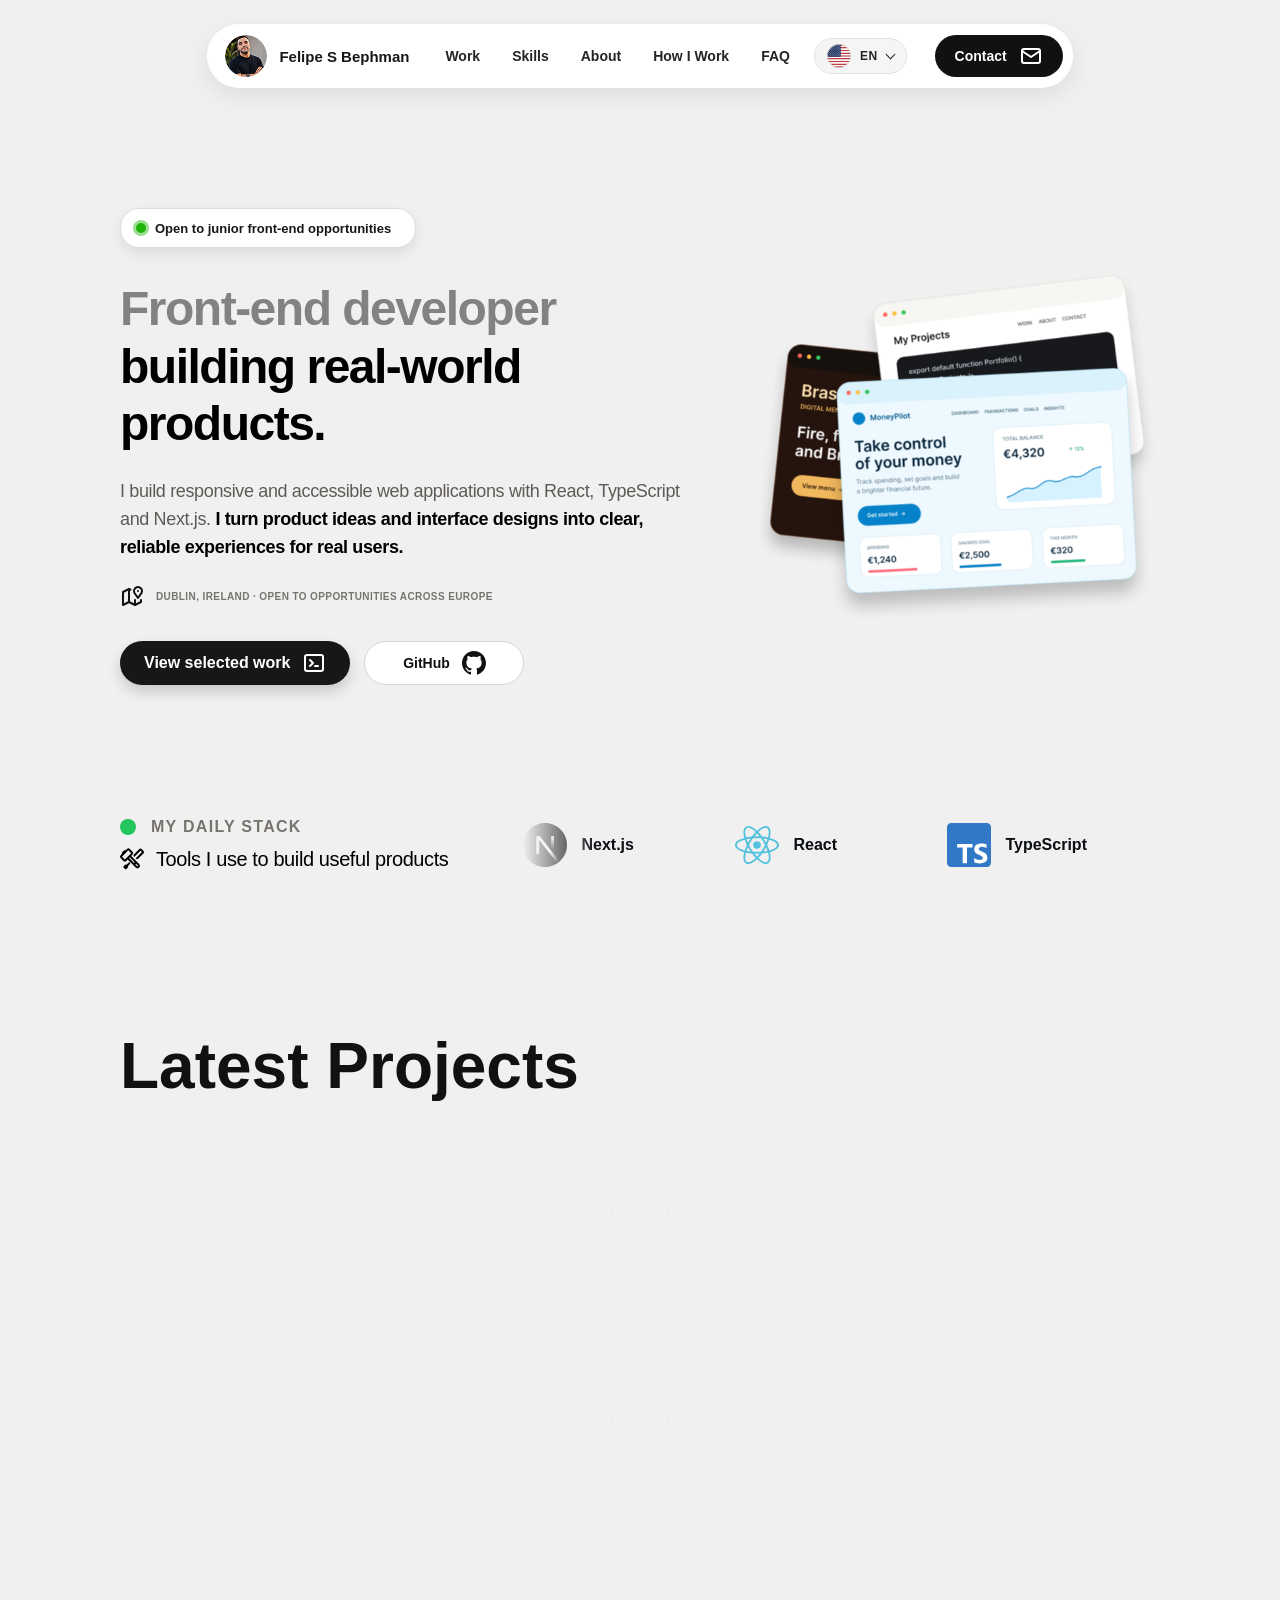
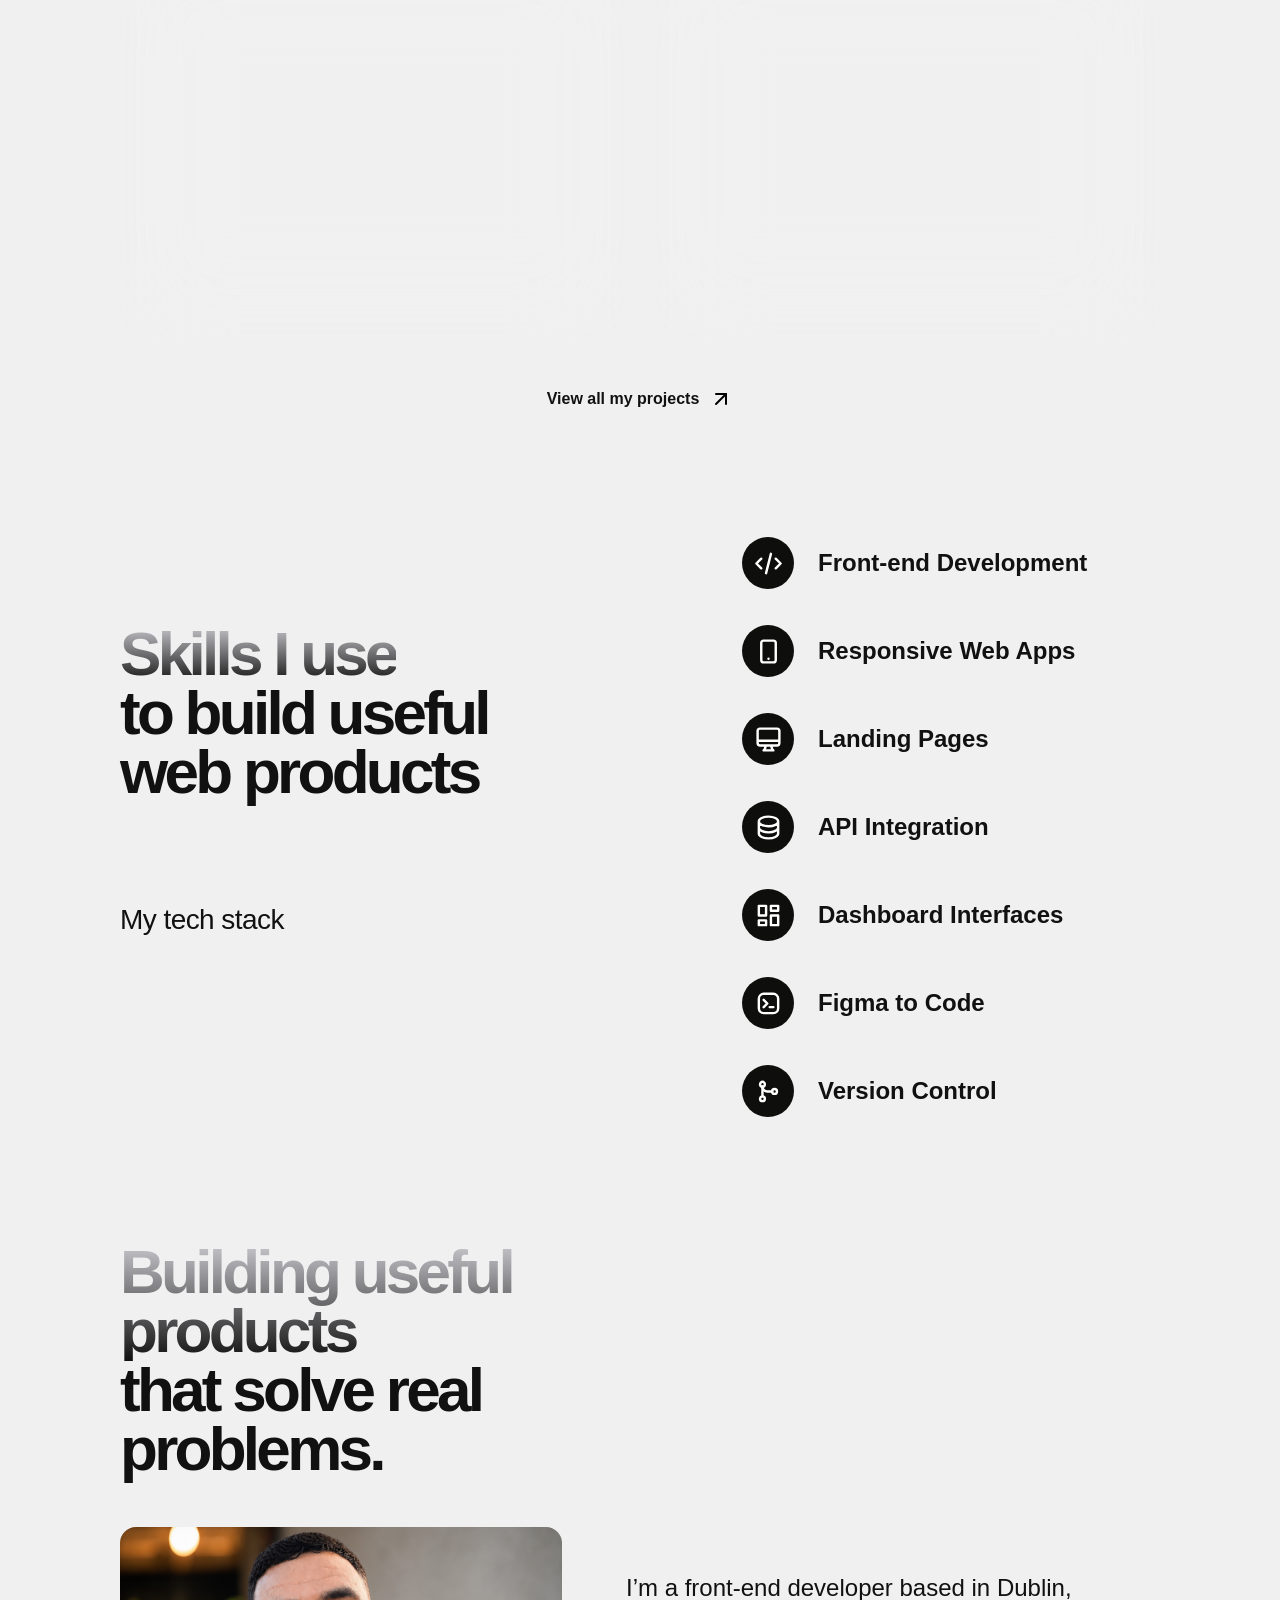
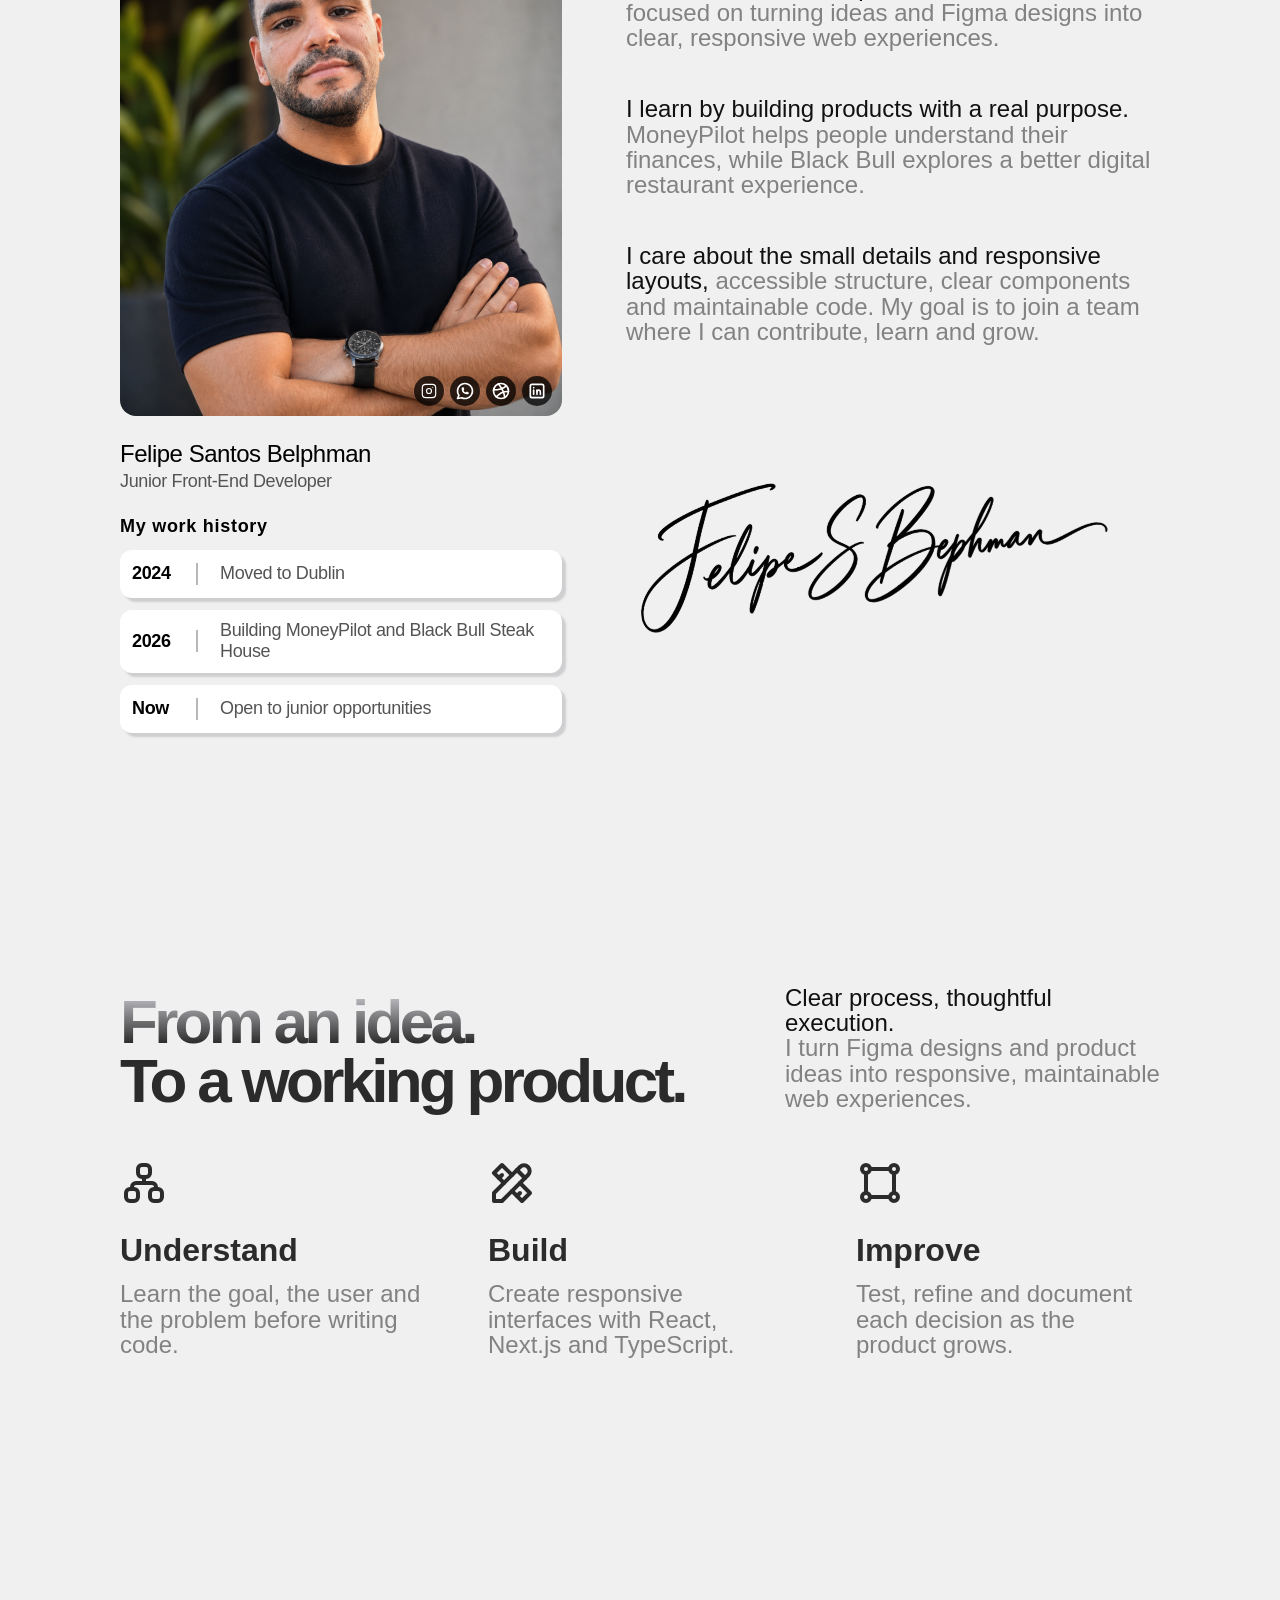
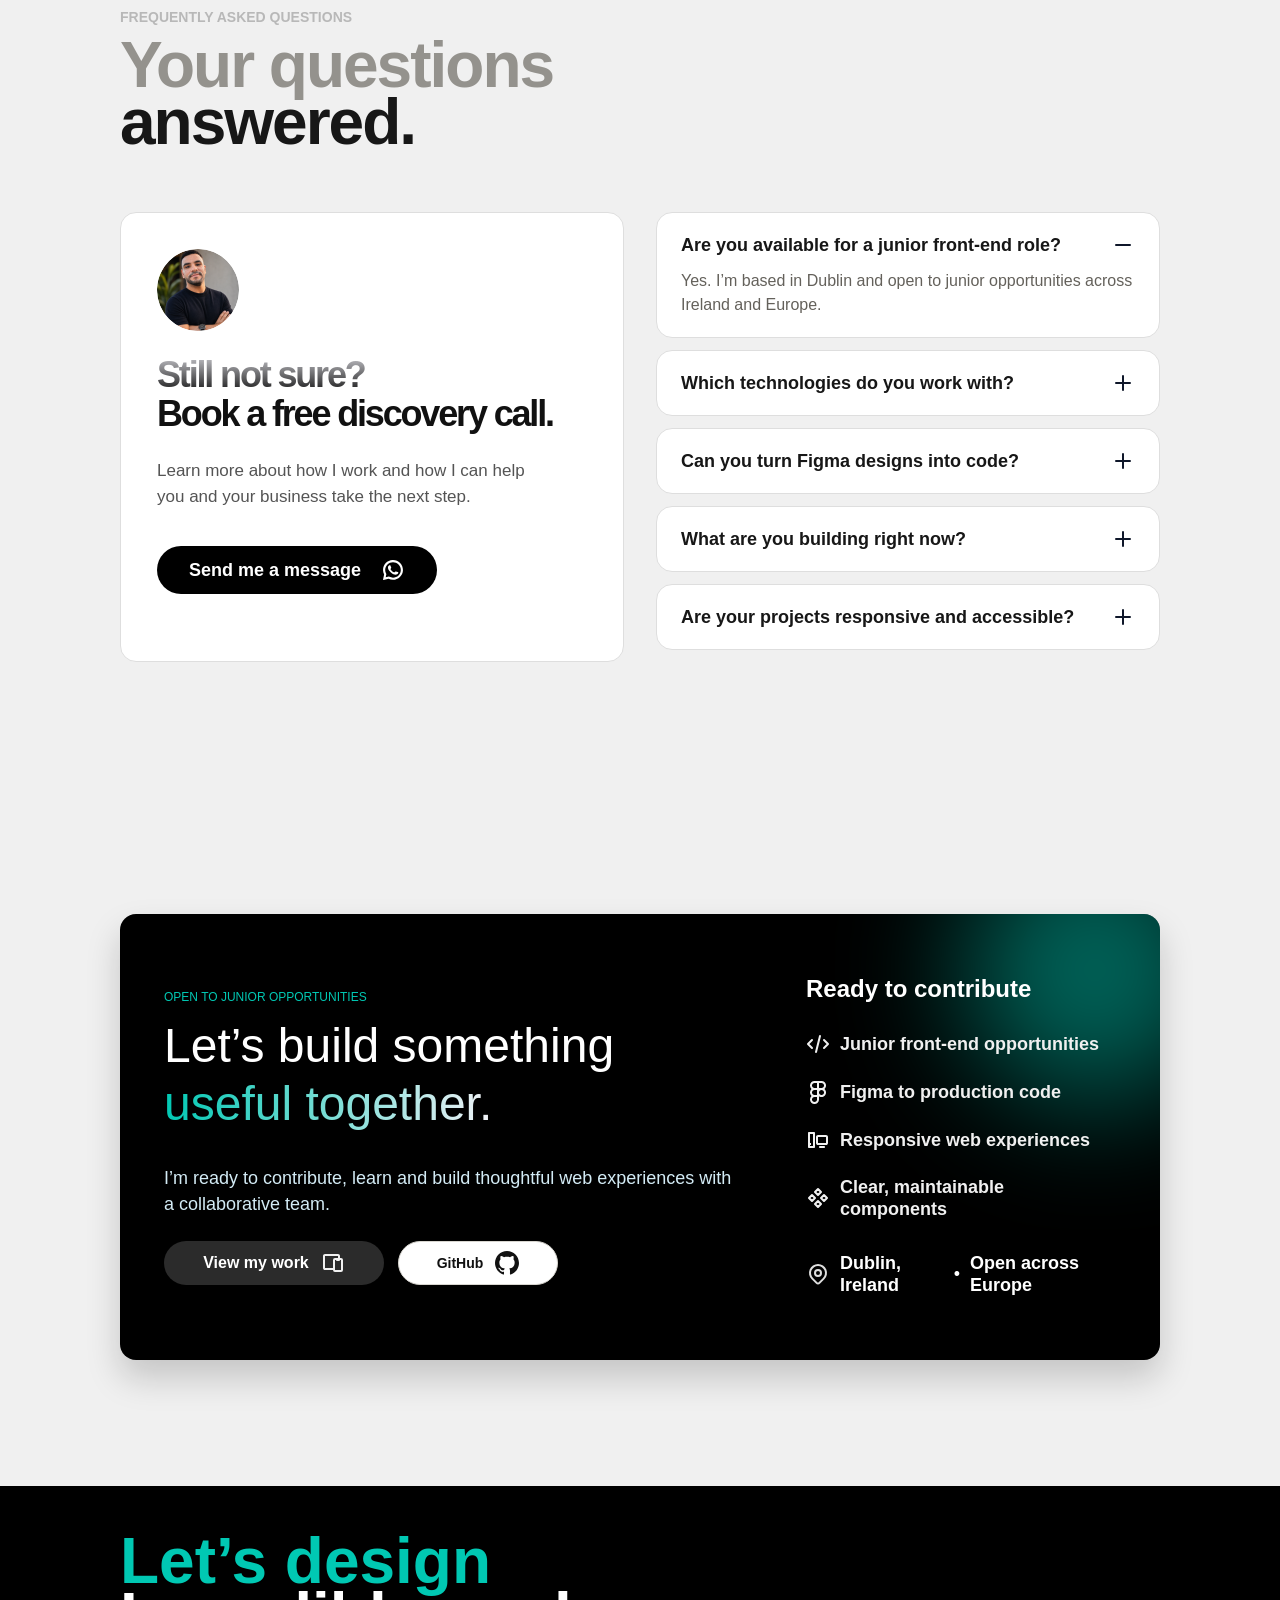
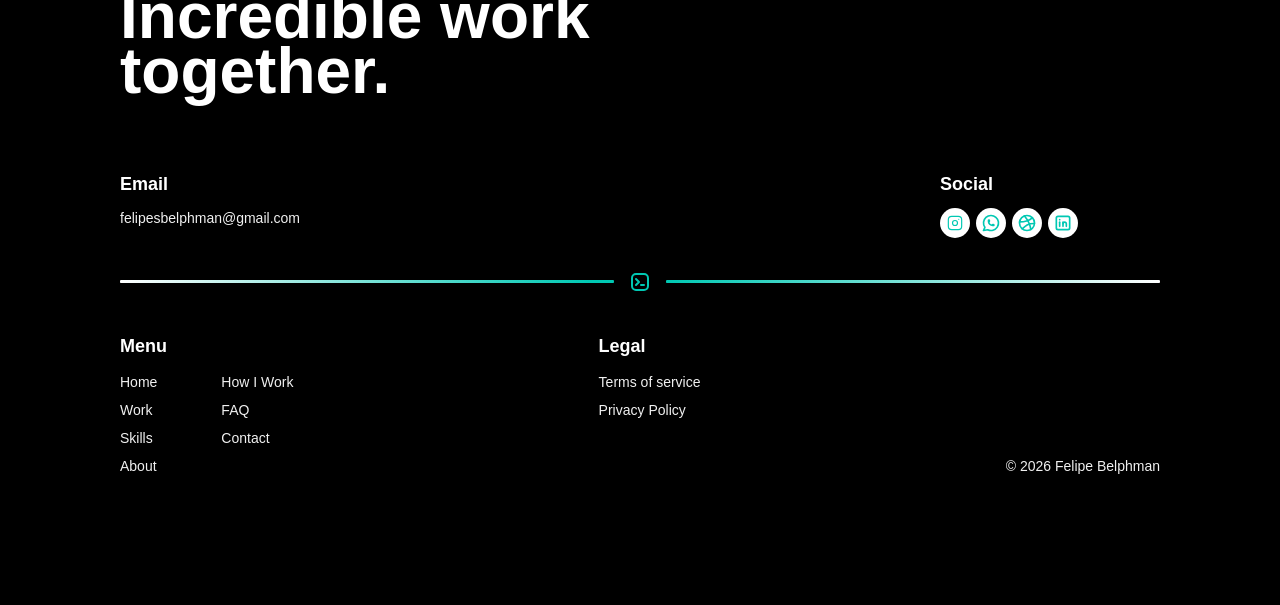
==== index.html @ f3cac475 "feat: add multilingual front-end portfolio" ====
<!DOCTYPE html>
<html lang="en">

<head>
    <meta charset="UTF-8">
    <meta name="viewport" content="width=device-width, initial-scale=1.0">
    <title data-i18n="homePage.meta.title">Felipe S Bephman | Front-end Developer</title>
    <meta name="description" data-i18n-content="homePage.meta.description" content="Felipe’s front-end development portfolio: selected projects, skills and contact information.">
    <link href="https://api.fontshare.com/v2/css?f[]=switzer@400,500,600,700&display=swap" rel="stylesheet">
    <link rel="stylesheet" href="styles.css">
</head>

<body>
    <header class="site-header">
        <nav class="navigation" aria-label="Main navigation" data-i18n-aria-label="common.navigation.main">
            <a class="navigation__brand" href="#home">
                <img src="assets/images/profile-photo.png" alt="Portrait of Felipe S Bephman" data-i18n-alt="common.images.portrait">
                <span>Felipe S Bephman</span>
            </a>
            <button class="navigation__toggle" type="button" aria-label="Open navigation menu" data-i18n-aria-label="common.navigation.open" aria-expanded="false"
                aria-controls="navigation-menu">
                <img src="assets/images/menu-icon.svg" alt="" aria-hidden="true">
            </button>
            <ul class="navigation__menu" id="navigation-menu">
                <li>
                    <a href="#work" data-i18n="nav.work">Work</a>
                </li>

                <li>
                    <a href="#skills" data-i18n="nav.skills">Skills</a>
                </li>

                <li>
                    <a href="#about" data-i18n="nav.about">About</a>
                </li>

                <li>
                    <a href="#how-i-work" data-i18n="nav.howIWork">How I Work</a>
                </li>

                <li>
                    <a href="#faq" data-i18n="nav.faq">FAQ</a>
                </li>

                <li class="language-switcher">
                    <button class="language-switcher__trigger" type="button" aria-label="Select language"
                        data-i18n-aria-label="language.select" aria-haspopup="true" aria-expanded="false"
                        aria-controls="language-menu">
                        <img class="language-switcher__flag" data-language-current-flag
                            src="assets/images/flags/flag-en.svg" alt="" aria-hidden="true">

                        <span class="language-switcher__current" data-language-current>
                            EN
                        </span>

                        <span class="language-switcher__chevron" aria-hidden="true"></span>
                    </button>

                    <div class="language-switcher__menu" id="language-menu" role="menu" aria-hidden="true">
                        <button class="language-switcher__option is-active" type="button" data-language="en"
                            role="menuitem" aria-pressed="true">
                            <span class="language-switcher__option-label">
                                <img class="language-switcher__flag" src="assets/images/flags/flag-en.svg" alt=""
                                    aria-hidden="true">

                                <span>English</span>
                            </span>

                            <span class="language-switcher__option-code">
                                EN
                            </span>
                        </button>

                        <button class="language-switcher__option" type="button" data-language="pt-BR" role="menuitem"
                            aria-pressed="false">
                            <span class="language-switcher__option-label">
                                <img class="language-switcher__flag" src="assets/images/flags/flag-pt-br.svg" alt=""
                                    aria-hidden="true">

                                <span>Português</span>
                            </span>

                            <span class="language-switcher__option-code">
                                PT
                            </span>
                        </button>

                        <button class="language-switcher__option" type="button" data-language="es" role="menuitem"
                            aria-pressed="false">
                            <span class="language-switcher__option-label">
                                <img class="language-switcher__flag" src="assets/images/flags/flag-es.svg" alt=""
                                    aria-hidden="true">

                                <span>Español</span>
                            </span>

                            <span class="language-switcher__option-code">
                                ES
                            </span>
                        </button>
                    </div>
                </li>
            </ul>
            <button class="navigation__contact" type="button" data-contact-open aria-controls="contact-modal"
                aria-expanded="false">
                <span class="navigation__contact-default" data-i18n="nav.contact">
                    Contact
                </span>

                <span class="navigation__contact-hover" data-i18n="nav.contactMe">
                    Contact Me
                </span>

                <img class="navigation__contact-icon navigation__contact-icon--default"
                    src="assets/images/mail-icon.svg" alt="" aria-hidden="true">

                <img class="navigation__contact-icon navigation__contact-icon--hover"
                    src="assets/images/mail-opened-icon.svg" alt="" aria-hidden="true">

                <img class="navigation__contact-icon navigation__contact-icon--whatsapp"
                    src="assets/images/nav-whatsapp-icon.svg" alt="" aria-hidden="true">
            </button>
        </nav>
    </header>
    <main>
        <section class="hero" id="home">
            <div class="hero__content">
                <p class="hero__availability">
                    <span class="hero__status-dot" aria-hidden="true"></span>

                    <span data-i18n="hero.availability">
                        Open to junior front-end opportunities
                    </span>
                </p>

                <h1 class="hero__title">
                    <span class="hero__title-muted">
                        <span class="hero__word" style="--word-index: 0;" data-i18n="hero.titleWordOne">
                            Front-end
                        </span>

                        <span class="hero__word" style="--word-index: 1;" data-i18n="hero.titleWordTwo">
                            developer
                        </span>
                    </span>

                    <span class="hero__title-strong">
                        <span class="hero__word" style="--word-index: 2;" data-i18n="hero.titleWordThree">
                            building
                        </span>

                        <span class="hero__word" style="--word-index: 3;" data-i18n="hero.titleWordFour">
                            real-world
                        </span>

                        <span class="hero__word" style="--word-index: 4;" data-i18n="hero.titleWordFive">
                            products.
                        </span>
                    </span>
                </h1>

                <div class="hero__description">
                    <p>
                        <span data-i18n="hero.description">
                            I build responsive and accessible web applications with React,
                            TypeScript and Next.js.
                        </span>

                        <span class="hero__description-highlight" data-i18n="hero.descriptionHighlight">
                            I turn product ideas and interface designs into clear,
                            reliable experiences for real users.
                        </span>
                    </p>
                </div>

                <p class="hero__location">
                    <img src="assets/images/location-icon.svg" alt="" aria-hidden="true">

                    <span data-i18n="hero.location">
                        Dublin, Ireland · Open to opportunities across Europe
                    </span>
                </p>

                <div class="hero__actions">
                    <a class="button button--primary" href="#work">
                        <span data-i18n="hero.viewWork">
                            View selected work
                        </span>

                        <img src="assets/images/view-work-icon.svg" alt="" aria-hidden="true">
                    </a>

                    <a class="button button--secondary" href="https://github.com/felipesbelphman-web" target="_blank"
                        rel="noopener noreferrer">
                        <span>GitHub</span>

                        <img src="assets/images/github-icon.svg" alt="" aria-hidden="true">
                    </a>
                </div>
            </div>

            <div class="hero__visual">
                <img src="assets/images/hero-projects.png" alt="Preview of Felipe's selected web development projects" data-i18n-alt="homePage.images.projects">
            </div>
        </section>

        <section class="technology-slider" aria-label="My daily technology stack"
            data-i18n-aria-label="stack.ariaLabel">
            <div class="technology-slider__intro">
                <p class="technology-slider__eyebrow">
                    <img class="technology-slider__status-dot" src="assets/images/stack-status.svg" alt=""
                        aria-hidden="true">
                    <span data-i18n="stack.eyebrow">
                        MY DAILY STACK
                    </span>
                </p>

                <p class="technology-slider__title">
                    <img src="assets/images/tools-icon.svg" alt="" aria-hidden="true">
                    <span data-i18n="stack.title">
                        Tools I use to build useful products
                    </span>
                </p>
            </div>

            <div class="technology-slider__viewport">
                <div class="technology-slider__track">
                    <div class="technology-slider__group">
                        <div class="technology-slider__item">
                            <img src="assets/images/nextjs-logo.svg" alt="" aria-hidden="true">
                            <span>Next.js</span>
                        </div>

                        <div class="technology-slider__item">
                            <img src="assets/images/react-logo.svg" alt="" aria-hidden="true">
                            <span>React</span>
                        </div>

                        <div class="technology-slider__item">
                            <img src="assets/images/typescript-logo.svg" alt="" aria-hidden="true">
                            <span>TypeScript</span>
                        </div>

                        <div class="technology-slider__item">
                            <img src="assets/images/tailwind-logo.svg" alt="" aria-hidden="true">
                            <span>Tailwind CSS</span>
                        </div>
                    </div>

                    <div class="technology-slider__item">
                        <img src="assets/images/figma-logo.svg" alt="" aria-hidden="true">
                        <span>Figma</span>
                    </div>

                    <div class="technology-slider__item">
                        <img src="assets/images/framer-logo.svg" alt="" aria-hidden="true">
                        <span>Framer</span>
                    </div>

                    <div class="technology-slider__group" aria-hidden="true">
                        <div class="technology-slider__item">
                            <img src="assets/images/nextjs-logo.svg" alt="">
                            <span>Next.js</span>
                        </div>

                        <div class="technology-slider__item">
                            <img src="assets/images/react-logo.svg" alt="">
                            <span>React</span>
                        </div>

                        <div class="technology-slider__item">
                            <img src="assets/images/typescript-logo.svg" alt="">
                            <span>TypeScript</span>
                        </div>

                        <div class="technology-slider__item">
                            <img src="assets/images/tailwind-logo.svg" alt="">
                            <span>Tailwind CSS</span>
                        </div>
                    </div>
                </div>
            </div>
        </section>
        <section class="projects" id="work" aria-labelledby="projects-title">
            <div class="projects__container">
                <h2 class="projects__title" id="projects-title">
                    <span class="projects__title-word" data-i18n="projects.titleWordOne">
                        Latest
                    </span>

                    <span class="projects__title-word" data-i18n="projects.titleWordTwo">
                        Projects
                    </span>
                </h2>

                <div class="projects__grid">
                    <article class="project-card">
                        <div class="project-card__preview">
                            <img src="assets/images/project-moneypilot.png"
                                alt="MoneyPilot financial dashboard interface" data-i18n-alt="moneyPilotPage.images.interface">
                        </div>

                        <div class="project-card__footer">
                            <h3 class="project-card__title">Money Pilot</h3>

                            <a class="project-card__link" href="./moneypilot.html">
                                <span data-i18n="projects.viewProject">
                                    View Project
                                </span>
                                <img src="assets/images/arrow-up-right.svg" alt="" aria-hidden="true">
                            </a>
                        </div>
                    </article>
                    <article class="project-card">
                        <div class="project-card__preview">
                            <img src="assets/images/project-black-bull-mobile.png"
                                alt="Black Bull mobile restaurant interface" data-i18n-alt="blackBullMobilePage.images.mobile">
                        </div>

                        <div class="project-card__footer">
                            <h3 class="project-card__title">Black Bull Mobile</h3>

                            <a class="project-card__link" href="./black-bull-mobile.html">
                                <span data-i18n="projects.viewProject">
                                    View Project
                                </span>
                                <img src="assets/images/arrow-up-right.svg" alt="" aria-hidden="true">
                            </a>
                        </div>
                    </article>
                    <article class="project-card">
                        <div class="project-card__preview">
                            <img src="assets/images/project-pet-id.png" alt="Pet ID digital identification interface" data-i18n-alt="petIdPage.images.interface">
                        </div>

                        <div class="project-card__footer">
                            <h3 class="project-card__title">Pet ID</h3>

                            <a class="project-card__link" href="./pet-id.html">
                                <span data-i18n="projects.viewProject">
                                    View Project
                                </span>
                                <img src="assets/images/arrow-up-right.svg" alt="" aria-hidden="true">
                            </a>
                        </div>
                    </article>
                    <article class="project-card">
                        <div class="project-card__preview">
                            <img src="assets/images/project-black-bull.png"
                                alt="Black Bull digital restaurant menu interface" data-i18n-alt="blackBullPage.images.interface">
                        </div>

                        <div class="project-card__footer">
                            <h3 class="project-card__title">Black Bull</h3>

                            <a class="project-card__link" href="./black-bull.html">
                                <span data-i18n="projects.viewProject">
                                    View Project
                                </span>
                                <img src="assets/images/arrow-up-right.svg" alt="" aria-hidden="true">
                            </a>
                        </div>
                    </article>
                </div>
                <a class="projects__all-link" href="./projects.html">
                    <span class="projects__all-text" data-i18n="projects.viewAll">
                        View all my projects
                    </span>

                    <span class="projects__all-icon" aria-hidden="true">
                        <img class="projects__all-arrow projects__all-arrow--current"
                            src="assets/images/arrow-up-right.svg" alt="">

                        <img class="projects__all-arrow projects__all-arrow--next"
                            src="assets/images/arrow-up-right.svg" alt="">
                    </span>
                </a>
            </div>
        </section>
        <section class="skills" id="skills" aria-labelledby="skills-title">
            <div class="skills__container">
                <div class="skills__intro">
                    <h2 class="skills__title" id="skills-title">
                        <span class="skills__title-muted" data-i18n="skills.titleLineOne">
                            Skills I use
                        </span>

                        <span data-i18n="skills.titleLineTwo">
                            to build useful
                        </span>

                        <span data-i18n="skills.titleLineThree">
                            web products
                        </span>
                    </h2>

                    <div class="skills__stack">
                        <h3 class="skills__stack-title" data-i18n="skills.stackTitle">
                            My tech stack
                        </h3>
                        <div class="skills__logos">
                            <div class="skills__logos-track">
                                <div class="skills__logos-group">
                                    <div class="skills__logo-tile">
                                        <img src="assets/images/figma-logo.svg" alt="Figma">
                                    </div>

                                    <div class="skills__logo-tile">
                                        <img src="assets/images/framer-logo.svg" alt="Framer">
                                    </div>

                                    <div class="skills__logo-tile">
                                        <img src="assets/images/github-icon.svg" alt="GitHub">
                                    </div>

                                    <div class="skills__logo-tile">
                                        <img src="assets/images/skills-git-logo.svg" alt="Git">
                                    </div>

                                    <div class="skills__logo-tile">
                                        <img src="assets/images/react-logo.svg" alt="React">
                                    </div>

                                    <div class="skills__logo-tile">
                                        <img src="assets/images/nextjs-logo.svg" alt="Next.js">
                                    </div>

                                    <div class="skills__logo-tile">
                                        <img src="assets/images/skills-html5-logo.svg" alt="HTML5">
                                    </div>

                                    <div class="skills__logo-tile">
                                        <img src="assets/images/skills-javascript-logo.svg" alt="JavaScript">
                                    </div>

                                    <div class="skills__logo-tile">
                                        <img src="assets/images/tailwind-logo.svg" alt="Tailwind CSS">
                                    </div>

                                    <div class="skills__logo-tile">
                                        <img src="assets/images/skills-css3-logo.svg" alt="CSS3">
                                    </div>
                                </div>
                            </div>
                        </div>

                    </div>
                </div>

                <div class="skills__capabilities">
                    <div class="skills__capability">
                        <div class="skills__capability-icon">
                            <img src="assets/images/skills-code-icon.svg" alt="" aria-hidden="true">
                        </div>

                        <p data-i18n="skills.frontEnd">
                            Front-end Development
                        </p>
                    </div>

                    <div class="skills__capability">
                        <div class="skills__capability-icon">
                            <img src="assets/images/skills-mobile-icon.svg" alt="" aria-hidden="true">
                        </div>

                        <p data-i18n="skills.responsiveApps">
                            Responsive Web Apps
                        </p>
                    </div>

                    <div class="skills__capability">
                        <div class="skills__capability-icon">
                            <img src="assets/images/skills-desktop-icon.svg" alt="" aria-hidden="true">
                        </div>

                        <p data-i18n="skills.landingPages">
                            Landing Pages
                        </p>
                    </div>

                    <div class="skills__capability">
                        <div class="skills__capability-icon">
                            <img src="assets/images/skills-database-icon.svg" alt="" aria-hidden="true">
                        </div>

                        <p data-i18n="skills.apiIntegration">
                            API Integration
                        </p>
                    </div>

                    <div class="skills__capability">
                        <div class="skills__capability-icon">
                            <img src="assets/images/skills-dashboard-icon.svg" alt="" aria-hidden="true">
                        </div>

                        <p data-i18n="skills.dashboardInterfaces">
                            Dashboard Interfaces
                        </p>
                    </div>

                    <div class="skills__capability">
                        <div class="skills__capability-icon">
                            <img src="assets/images/skills-figma-icon.svg" alt="" aria-hidden="true">
                        </div>

                        <p data-i18n="skills.figmaToCode">
                            Figma to Code
                        </p>
                    </div>

                    <div class="skills__capability">
                        <div class="skills__capability-icon">
                            <img src="assets/images/skills-branch-icon.svg" alt="" aria-hidden="true">
                        </div>

                        <p data-i18n="skills.versionControl">
                            Version Control
                        </p>
                    </div>
                </div>
            </div>
        </section>
        <section class="about" id="about" aria-labelledby="about-title">
            <div class="about__container">
                <h2 class="about__title" id="about-title">
                    <span class="about__title-muted" data-i18n="about.titleMuted">
                        Building useful products
                    </span>

                    <span data-i18n="about.titleStrong">
                        that solve real problems.
                    </span>
                </h2>

                <div class="about__content">
                    <div class="about__profile">
                        <div class="about__photo-wrapper">
                            <img class="about__photo" src="assets/images/about-photo.png" alt="Felipe Santos Belphman">

                            <div class="about__socials" aria-label="Social media links"
                                data-i18n-aria-label="about.socialLinks">
                                <a href="#" aria-label="Instagram">
                                    <img src="assets/images/instagram-icon.svg" alt="" aria-hidden="true">
                                </a>

                                <a href="https://wa.me/353896028494?text=Hello%20Felipe%2C%20I%20found%20your%20portfolio%20and%20would%20like%20to%20talk."
                                    target="_blank" rel="noopener noreferrer" aria-label="Message Felipe on WhatsApp"
                                    data-i18n-aria-label="about.whatsappLabel">
                                    <img src="assets/images/whatsapp-icon.svg" alt="" aria-hidden="true">
                                </a>

                                <a href="#" aria-label="Dribbble">
                                    <img src="assets/images/dribbble-icon.svg" alt="" aria-hidden="true">
                                </a>

                                <a href="#" aria-label="LinkedIn">
                                    <img src="assets/images/linkedin-icon.svg" alt="" aria-hidden="true">
                                </a>
                            </div>
                        </div>

                        <div class="about__identity">
                            <h3>Felipe Santos Belphman</h3>

                            <p data-i18n="about.role">
                                Junior Front-End Developer
                            </p>
                        </div>

                        <div class="about__history">
                            <h3 class="about__history-title" data-i18n="about.historyTitle">
                                My work history
                            </h3>

                            <div class="about__history-list">
                                <div class="about__history-item">
                                    <strong>2024</strong>

                                    <img src="assets/images/timeline-connector.svg" alt="" aria-hidden="true">

                                    <span data-i18n="about.movedDublin">
                                        Moved to Dublin
                                    </span>
                                </div>

                                <div class="about__history-item">
                                    <strong>2026</strong>

                                    <img src="assets/images/timeline-connector.svg" alt="" aria-hidden="true">

                                    <span data-i18n="about.buildingProjects">
                                        Building MoneyPilot &amp; Black Bull Steak House
                                    </span>
                                </div>

                                <div class="about__history-item">
                                    <strong data-i18n="about.now">
                                        Now
                                    </strong>

                                    <img src="assets/images/timeline-connector.svg" alt="" aria-hidden="true">

                                    <span data-i18n="about.openOpportunities">
                                        Open to junior opportunities
                                    </span>
                                </div>
                            </div>
                        </div>
                    </div>

                    <div class="about__summary">
                        <div class="about__text">
                            <p>
                                <span class="about__text-highlight" data-i18n="about.summaryOneHighlight">
                                    I’m a front-end developer based in Dublin,
                                </span>

                                <span class="about__text-muted" data-i18n="about.summaryOneMuted">
                                    focused on turning ideas and Figma designs into clear,
                                    responsive web experiences.
                                </span>
                            </p>

                            <p>
                                <span class="about__text-highlight" data-i18n="about.summaryTwoHighlight">
                                    I learn by building products with a real purpose.
                                </span>

                                <span class="about__text-muted" data-i18n="about.summaryTwoMuted">
                                    MoneyPilot helps people understand their finances,
                                    while Black Bull explores a better digital restaurant
                                    experience.
                                </span>
                            </p>

                            <p>
                                <span class="about__text-highlight" data-i18n="about.summaryThreeHighlight">
                                    I care about the small details, responsive layouts,
                                </span>

                                <span class="about__text-muted" data-i18n="about.summaryThreeMuted">
                                    accessible structure, clear components and
                                    maintainable code. My goal is to join a team where
                                    I can contribute, learn and grow.
                                </span>
                            </p>
                        </div>

                        <img class="about__signature" src="assets/images/about-signature.png"
                            alt="Felipe S Belphman signature" data-i18n-alt="common.images.signature">
                    </div>
                </div>
            </div>
        </section>
        <section class="work-process" id="how-i-work" aria-labelledby="work-process-title">
            <div class="work-process__container">
                <header class="work-process__header">
                    <h2 class="work-process__title" id="work-process-title">
                        <span class="work-process__title-muted" data-i18n="workProcess.titleMuted">
                            From an idea.
                        </span>

                        <span data-i18n="workProcess.titleStrong">
                            To a working product.
                        </span>
                    </h2>

                    <p class="work-process__intro">
                        <span class="work-process__intro-highlight" data-i18n="workProcess.introHighlight">
                            Clear process, thoughtful execution.
                        </span>

                        <span data-i18n="workProcess.introText">
                            I turn Figma designs and product ideas
                            into responsive, maintainable web experiences.
                        </span>
                    </p>
                </header>

                <div class="work-process__steps">
                    <article class="work-process__step">
                        <img class="work-process__step-icon" src="assets/images/process-understand-icon.svg" alt=""
                            aria-hidden="true">

                        <div class="work-process__step-content">
                            <h3 data-i18n="workProcess.understandTitle">
                                Understand
                            </h3>

                            <p data-i18n="workProcess.understandText">
                                Learn the goal, the user and the problem
                                before writing code.
                            </p>
                        </div>
                    </article>

                    <article class="work-process__step">
                        <img class="work-process__step-icon" src="assets/images/process-build-icon.svg" alt=""
                            aria-hidden="true">

                        <div class="work-process__step-content">
                            <h3 data-i18n="workProcess.buildTitle">
                                Build
                            </h3>

                            <p data-i18n="workProcess.buildText">
                                Create responsive interfaces with React,
                                Next.js and TypeScript.
                            </p>
                        </div>
                    </article>

                    <article class="work-process__step">
                        <img class="work-process__step-icon" src="assets/images/process-improve-icon.svg" alt=""
                            aria-hidden="true">

                        <div class="work-process__step-content">
                            <h3 data-i18n="workProcess.improveTitle">
                                Improve
                            </h3>

                            <p data-i18n="workProcess.improveText">
                                Test, refine and document each decision
                                as the product grows.
                            </p>
                        </div>
                    </article>
                </div>
            </div>
        </section>
        <section class="faq" id="faq" aria-labelledby="faq-title">
            <div class="faq__container">
                <header class="faq__header">
                    <p class="faq__eyebrow" data-i18n="faq.eyebrow">
                        FREQUENTLY ASKED QUESTIONS
                    </p>

                    <h2 class="faq__title" id="faq-title">
                        <span class="faq__title-muted" data-i18n="faq.titleMuted">
                            Your questions
                        </span>

                        <span data-i18n="faq.titleStrong">
                            answered.
                        </span>
                    </h2>
                </header>

                <div class="faq__body">
                    <aside class="faq__contact-card">
                        <img class="faq__avatar" src="assets/images/faq-avatar.png" alt="Felipe Santos Belphman">

                        <h3 class="faq__contact-title">
                            <span class="faq__contact-title-muted" data-i18n="faq.contactMuted">
                                Still not sure?
                            </span>

                            <span data-i18n="faq.contactStrong">
                                Book a free discovery call.
                            </span>
                        </h3>

                        <div class="faq__contact-content">
                            <p data-i18n="faq.contactText">
                                Learn more about how I work and how I can
                                help you and your business take the next step.
                            </p>

                            <a class="faq__schedule-button"
                                href="https://wa.me/353896028494?text=Hello%20Felipe%2C%20I%20found%20your%20portfolio%20and%20would%20like%20to%20talk."
                                target="_blank" rel="noopener noreferrer" aria-label="Send Felipe a message on WhatsApp"
                                data-i18n-aria-label="faq.whatsappLabel">
                                <span data-i18n="faq.sendMessage">
                                    Send me a message
                                </span>

                                <img src="assets/images/nav-whatsapp-icon.svg" alt="" aria-hidden="true">
                            </a>
                        </div>
                    </aside>

                    <div class="faq__accordion">
                        <div class="faq__item faq__item--open">
                            <button class="faq__question" type="button" aria-expanded="true"
                                aria-controls="faq-answer-1">
                                <span data-i18n="faq.questionOne">
                                    Are you available for a junior front-end role?
                                </span>

                                <img src="assets/images/faq-collapse-icon.svg" alt="" aria-hidden="true">
                            </button>

                            <div class="faq__answer" id="faq-answer-1">
                                <p data-i18n="faq.answerOne">
                                    Yes. I’m based in Dublin and open to junior
                                    opportunities across Ireland and Europe.
                                </p>
                            </div>
                        </div>

                        <div class="faq__item">
                            <button class="faq__question" type="button" aria-expanded="false"
                                aria-controls="faq-answer-2">
                                <span data-i18n="faq.questionTwo">
                                    Which technologies do you work with?
                                </span>

                                <img src="assets/images/faq-expand-icon.svg" alt="" aria-hidden="true">
                            </button>

                            <div class="faq__answer" id="faq-answer-2">
                                <p data-i18n="faq.answerTwo">
                                    I work with HTML, CSS, JavaScript, TypeScript,
                                    React, Next.js, Tailwind CSS, Git and GitHub.
                                </p>
                            </div>
                        </div>

                        <div class="faq__item">
                            <button class="faq__question" type="button" aria-expanded="false"
                                aria-controls="faq-answer-3">
                                <span data-i18n="faq.questionThree">
                                    Can you turn Figma designs into code?
                                </span>

                                <img src="assets/images/faq-expand-icon.svg" alt="" aria-hidden="true">
                            </button>

                            <div class="faq__answer" id="faq-answer-3">
                                <p data-i18n="faq.answerThree">
                                    Yes. I translate Figma designs into responsive,
                                    accessible interfaces while preserving the intended
                                    layout and visual details.
                                </p>
                            </div>
                        </div>

                        <div class="faq__item">
                            <button class="faq__question" type="button" aria-expanded="false"
                                aria-controls="faq-answer-4">
                                <span data-i18n="faq.questionFour">
                                    What are you building right now?
                                </span>

                                <img src="assets/images/faq-expand-icon.svg" alt="" aria-hidden="true">
                            </button>

                            <div class="faq__answer" id="faq-answer-4">
                                <p data-i18n="faq.answerFour">
                                    I’m currently building MoneyPilot, a personal finance
                                    platform, and Black Bull, a digital restaurant
                                    experience.
                                </p>
                            </div>
                        </div>

                        <div class="faq__item">
                            <button class="faq__question" type="button" aria-expanded="false"
                                aria-controls="faq-answer-5">
                                <span data-i18n="faq.questionFive">
                                    Are your projects responsive and accessible?
                                </span>

                                <img src="assets/images/faq-expand-icon.svg" alt="" aria-hidden="true">
                            </button>

                            <div class="faq__answer" id="faq-answer-5">
                                <p data-i18n="faq.answerFive">
                                    Yes. I build mobile-first layouts with semantic HTML,
                                    keyboard-friendly interactions and adaptable
                                    components.
                                </p>
                            </div>
                        </div>
                    </div>
                </div>
            </div>
        </section>
        <section class="final-cta" id="contact" aria-labelledby="final-cta-title">
            <div class="final-cta__card">
                <div class="final-cta__content">
                    <div class="final-cta__intro">
                        <div class="final-cta__heading">
                            <p class="final-cta__eyebrow" data-i18n="finalCta.eyebrow">
                                OPEN TO JUNIOR OPPORTUNITIES
                            </p>

                            <h2 class="final-cta__title" id="final-cta-title">
                                <span data-i18n="finalCta.titleOne">
                                    Let’s build something
                                </span>

                                <span class="final-cta__title-accent" data-i18n="finalCta.titleAccent">
                                    useful together.
                                </span>
                            </h2>
                        </div>

                        <div class="final-cta__action">
                            <p class="final-cta__description" data-i18n="finalCta.description">
                                I’m ready to contribute, learn and build thoughtful
                                web experiences with a collaborative team.
                            </p>

                            <div class="final-cta__buttons">
                                <a class="final-cta__button final-cta__button--work" href="#work">
                                    <span data-i18n="finalCta.viewWork">
                                        View my work
                                    </span>

                                    <img src="assets/images/cta-devices-icon.svg" alt="" aria-hidden="true">
                                </a>

                                <a class="final-cta__button final-cta__button--github"
                                    href="https://github.com/felipesbelphman-web" target="_blank"
                                    rel="noopener noreferrer">
                                    <span>GitHub</span>

                                    <img src="assets/images/github-icon.svg" alt="" aria-hidden="true">
                                </a>
                            </div>
                        </div>
                    </div>

                    <div class="final-cta__opportunities">
                        <h3 class="final-cta__opportunities-title" data-i18n="finalCta.opportunitiesTitle">
                            Ready to contribute
                        </h3>

                        <ul class="final-cta__opportunities-list">
                            <li>
                                <img src="assets/images/cta-opportunity-icon.svg" alt="" aria-hidden="true">

                                <span data-i18n="finalCta.juniorOpportunity">
                                    Junior front-end opportunities
                                </span>
                            </li>

                            <li>
                                <img src="assets/images/cta-figma-icon.svg" alt="" aria-hidden="true">

                                <span data-i18n="finalCta.figmaCode">
                                    Figma to production code
                                </span>
                            </li>

                            <li>
                                <img src="assets/images/cta-responsive-icon.svg" alt="" aria-hidden="true">

                                <span data-i18n="finalCta.responsive">
                                    Responsive web experiences
                                </span>
                            </li>

                            <li>
                                <img src="assets/images/cta-components-icon.svg" alt="" aria-hidden="true">

                                <span data-i18n="finalCta.components">
                                    Clear, maintainable components
                                </span>
                            </li>
                        </ul>

                        <div class="final-cta__location">
                            <img src="assets/images/cta-location-icon.svg" alt="" aria-hidden="true">

                            <p>
                                <strong data-i18n="finalCta.location">
                                    Dublin, Ireland
                                </strong>

                                <span aria-hidden="true">•</span>

                                <strong data-i18n="finalCta.openEurope">
                                    Open across Europe
                                </strong>
                            </p>
                        </div>
                    </div>
                </div>

                <img class="final-cta__gradient" src="assets/images/cta-gradient.svg" alt="" aria-hidden="true">
            </div>
        </section>
    </main>

    <footer class="site-footer">
        <div class="site-footer__container">
            <h2 class="site-footer__title">
                <span data-i18n="footer.titleOne">
                    Let’s design
                </span>

                <span data-i18n="footer.titleTwo">
                    Incredible work together.
                </span>
            </h2>

            <div class="site-footer__contact">
                <div class="site-footer__email">
                    <h3 data-i18n="footer.email">
                        Email
                    </h3>

                    <a href="mailto:felipesbelphman@gmail.com">
                        felipesbelphman@gmail.com
                    </a>
                </div>

                <div class="site-footer__social">
                    <h3 data-i18n="footer.social">
                        Social
                    </h3>

                    <div class="site-footer__social-links">
                        <a href="#" aria-label="Instagram">
                            <img src="assets/images/footer-instagram-icon.svg" alt="" aria-hidden="true">
                        </a>

                        <a href="https://wa.me/353896028494?text=Hello%20Felipe%2C%20I%20found%20your%20portfolio%20and%20would%20like%20to%20talk."
                            target="_blank" rel="noopener noreferrer" aria-label="Message Felipe on WhatsApp"
                            data-i18n-aria-label="footer.whatsappLabel">
                            <img src="assets/images/footer-whatsapp-icon.svg" alt="" aria-hidden="true">
                        </a>

                        <a href="#" aria-label="Dribbble">
                            <img src="assets/images/footer-dribbble-icon.svg" alt="" aria-hidden="true">
                        </a>

                        <a href="#" aria-label="LinkedIn">
                            <img src="assets/images/footer-linkedin-icon.svg" alt="" aria-hidden="true">
                        </a>
                    </div>
                </div>
            </div>

            <div class="site-footer__divider">
                <img class="site-footer__divider-line" src="assets/images/footer-line-left.svg" alt=""
                    aria-hidden="true">

                <img class="site-footer__divider-icon" src="assets/images/footer-brand-icon.svg" alt=""
                    aria-hidden="true">

                <img class="site-footer__divider-line" src="assets/images/footer-line-right.svg" alt=""
                    aria-hidden="true">
            </div>

            <div class="site-footer__bottom">
                <nav class="site-footer__menu" aria-label="Footer navigation"
                    data-i18n-aria-label="footer.navigationLabel">
                    <h3 data-i18n="footer.menu">
                        Menu
                    </h3>

                    <div class="site-footer__menu-links">
                        <div>
                            <a href="#home" data-i18n="nav.home">
                                Home
                            </a>

                            <a href="#work" data-i18n="nav.work">
                                Work
                            </a>

                            <a href="#skills" data-i18n="nav.skills">
                                Skills
                            </a>

                            <a href="#about" data-i18n="nav.about">
                                About
                            </a>
                        </div>

                        <div>
                            <a href="#how-i-work" data-i18n="nav.howIWork">
                                How I Work
                            </a>

                            <a href="#faq" data-i18n="nav.faq">
                                FAQ
                            </a>

                            <a href="#contact" data-i18n="nav.contact">
                                Contact
                            </a>
                        </div>
                    </div>
                </nav>

                <div class="site-footer__legal">
                    <h3 data-i18n="footer.legal">
                        Legal
                    </h3>

                    <div class="site-footer__legal-links">
                        <a href="./terms-of-service.html" data-i18n="footer.terms">
                            Terms of service
                        </a>

                        <a href="./privacy-policy.html" data-i18n="footer.privacy">
                            Privacy Policy
                        </a>
                    </div>
                </div>

                <p class="site-footer__copyright">
                    © 2026 Felipe Belphman
                </p>
            </div>
        </div>
    </footer>
    <div class="contact-page contact-modal" id="contact-modal" aria-hidden="true">
        <button class="contact-modal__backdrop" type="button" aria-label="Close contact form" data-i18n-aria-label="contact.close"></button>

        <section class="contact-page__panel" aria-labelledby="contact-page-title">
            <button class="contact-page__close" type="button" aria-label="Close contact form" data-i18n-aria-label="contact.close">
                &times;
            </button>

            <header class="contact-page__header">
                <h2 id="contact-page-title" data-i18n="contact.title">
                    Let’s build something useful.
                </h2>

                <p data-i18n="contact.description">
                    Tell me about your project or contact me directly.
                </p>
            </header>

            <div class="contact-page__profile">
                <div class="contact-page__avatar">
                    <img src="assets/images/about-photo.png" alt="Felipe S Belphman">

                    <span class="contact-page__status" aria-label="Available" data-i18n-aria-label="contact.available"></span>
                </div>

                <div class="contact-page__profile-text">
                    <strong>Felipe S Belphman</strong>

                    <a href="mailto:felipesbelphman@gmail.com">
                        felipesbelphman@gmail.com
                    </a>
                </div>
            </div>

            <form class="contact-form" id="contact-form">
                <div class="contact-form__row">
                    <label class="contact-form__field">
                        <span data-i18n="contact.name">Name</span>

                        <input type="text" name="name" placeholder="Name" data-i18n-placeholder="contact.name" autocomplete="name" required>
                    </label>

                    <label class="contact-form__field">
                        <span data-i18n="footer.email">Email</span>

                        <input type="email" name="email" placeholder="Email" data-i18n-placeholder="footer.email" autocomplete="email" required>
                    </label>
                </div>

                <label class="contact-form__field">
                    <span data-i18n="contact.project">Tell me about your project</span>

                    <textarea name="message" rows="5"
                        placeholder="Share a few details — goals, ideas, timeline, or anything you think is relevant." data-i18n-placeholder="contact.messagePlaceholder"
                        required></textarea>
                </label>

                <label class="contact-form__field">
                    <span data-i18n="contact.help">How can I help?</span>

                    <select name="helpType" required>
                        <option value="" selected disabled data-i18n="contact.options.prompt">
                            Select an option
                        </option>

                        <option value="front-end-development" data-i18n="contact.options.development">
                            Front-end development
                        </option>

                        <option value="figma-to-code" data-i18n="contact.options.figma">
                            Figma to code
                        </option>

                        <option value="responsive-website" data-i18n="contact.options.responsive">
                            Responsive website
                        </option>

                        <option value="job-opportunity" data-i18n="contact.options.job">
                            Junior job opportunity
                        </option>

                        <option value="other" data-i18n="contact.options.other">
                            Other
                        </option>
                    </select>
                </label>

                <button class="contact-form__submit" type="submit">
                    <img src="assets/images/contact-message-icon.svg" alt="" aria-hidden="true">

                    <span data-i18n="contact.send">Send Message</span>
                </button>

                <a class="contact-form__whatsapp"
                    href="https://wa.me/353896028494?text=Hello%20Felipe%2C%20I%20found%20your%20portfolio%20and%20would%20like%20to%20talk."
                    target="_blank" rel="noopener noreferrer" aria-label="Message Felipe on WhatsApp" data-i18n-aria-label="footer.whatsappLabel">
                    <img src="assets/images/contact-whatsapp-icon.svg" alt="" aria-hidden="true">

                    <span data-i18n="contact.whatsapp">Message on WhatsApp</span>
                </a>

                <p class="contact-form__note" data-i18n="contact.reply">
                    I’ll reply as soon as possible.
                </p>
            </form>
        </section>
    </div>
    <script src="i18n.js"></script>
    <script src="script.js"></script>
</body>

</html>
---- styles.css ----
* {
    box-sizing: border-box;
    margin: 0;
    padding: 0;
}

body {
    min-height: 100vh;
    background-color: #f0f0f0;
    color: #171717;
    font-family: "Switzer", sans-serif;
}

a {
    color: inherit;
    text-decoration: none;
}

ul {
    list-style: none;
}

.site-header {
    display: flex;
    justify-content: center;
    padding: 24px;
}

.navigation {
    display: flex;
    align-items: center;
    gap: 28px;
    min-height: 64px;
    padding: 10px 10px 10px 18px;
    background-color: #ffffff;
    border-radius: 40px;
    box-shadow: 0 8px 24px rgb(0 0 0 / 8%);
}

.navigation__brand {
    display: flex;
    align-items: center;
    gap: 12px;
    font-size: 15px;
    font-weight: 700;
}

.navigation__brand img {
    display: block;
    width: 42px;
    height: 42px;
    object-fit: cover;
    border-radius: 50%;
}

.navigation__menu {
    display: flex;
    align-items: center;
    gap: 16px;
    font-size: 14px;
    font-weight: 600;
}

.navigation__menu a {
    display: block;
    padding: 12px 8px;
    color: #242424;
}

.navigation__contact {
    display: flex;
    flex: 0 0 128px;
    align-items: center;
    justify-content: center;
    gap: 12px;
    width: 128px;
    min-width: 128px;
    height: 42px;
    padding: 12px 18px;
    overflow: hidden;
    color: #ffffff;
    background-color: #111111;
    border: 0;
    border-radius: 28px;
    font-family: inherit;
    font-size: 14px;
    font-weight: 600;
    white-space: nowrap;
    cursor: pointer;
    transition:
        width 0.45s cubic-bezier(0.22, 1, 0.36, 1),
        flex-basis 0.45s cubic-bezier(0.22, 1, 0.36, 1),
        padding 0.35s ease;
}

.navigation__contact img {
    display: block;
    width: 24px;
    height: 24px;
    flex-shrink: 0;
}

.hero {
    display: flex;
    align-items: center;
    justify-content: space-between;
    gap: 64px;
    max-width: 1920px;
    min-height: auto;
    margin: 0 auto;
    padding: 96px 120px;
}

.hero__content {
    display: flex;
    flex: 0 1 670px;
    flex-direction: column;
    align-items: flex-start;
}

.hero__availability {
    display: inline-flex;
    align-items: center;
    gap: 6px;
    min-height: 40px;
    padding: 10px 24px 10px 12px;
    background-color: #ffffff;
    border: 1px solid #dedcd6;
    border-radius: 19px;
    box-shadow: 0 6px 14px rgb(0 0 0 / 8%);
    font-size: 13px;
    font-weight: 600;
}

.hero__status-dot {
    position: relative;
    width: 16px;
    height: 16px;
    flex-shrink: 0;
    background-color: rgb(33 179 11 / 45%);
    border-radius: 50%;
    box-shadow: 0 0 0 7px rgb(33 179 11 / 0%);
    animation: online-pulse 1.5s ease-out infinite;
}

.hero__status-dot::after {
    content: "";
    position: absolute;
    top: 3px;
    left: 3px;
    width: 10px;
    height: 10px;
    background-color: #21b30b;
    border-radius: 50%;
}

@keyframes online-pulse {

    0%,
    100% {
        transform: scale(1);
        box-shadow: 0 0 0 0 rgb(33 179 11 / 45%);
    }

    50% {
        transform: scale(1.15);
        box-shadow: 0 0 0 8px rgb(33 179 11 / 0%);
    }
}

.hero__title {
    display: flex;
    flex-direction: column;
    margin-top: 32px;
    font-size: 48px;
    line-height: 1.2;
    font-weight: 600;
    letter-spacing: -1.5px;
}

.hero__title-muted {
    color: #828282;
}

.hero__title-strong {
    color: #000000;
}

.hero__description {
    max-width: 610px;
    margin-top: 24px;
    color: #5e5b56;
    font-size: 18px;
    line-height: 28px;
    letter-spacing: -0.36px;
}

.hero__description-highlight {
    color: #000000;
    font-weight: 600;
}

.hero__location {
    margin-top: 24px;
    color: #77746e;
    font-size: 10px;
    line-height: 15px;
    font-weight: 600;
    letter-spacing: 0.4px;
    text-transform: uppercase;
    display: flex;
    align-items: center;
    gap: 12px;
}

.hero__location img {
    display: block;
    width: 24px;
    height: 24px;
}

.hero__actions {
    display: flex;
    align-items: center;
    gap: 14px;
    margin-top: 32px;
}

.button {
    display: inline-flex;
    align-items: center;
    justify-content: center;
    height: 44px;
    padding: 0 24px;
    border-radius: 29px;
    font-size: 16px;
    font-weight: 600;
    white-space: nowrap;
    gap: 12px;
}

.button img {
    display: block;
    width: 24px;
    height: 24px;
    flex-shrink: 0;
}

.button--primary {
    min-width: 180px;
    background-color: #171717;
    color: #ffffff;
    box-shadow: 0 7px 14px rgb(0 0 0 / 16%);
}

.button--secondary {
    min-width: 160px;
    background-color: #ffffff;
    color: #111111;
    border: 1px solid #d8d6d0;
    font-size: 14px;
}

.button {
    transition: transform 0.2s ease;
}

.button:hover {
    transform: translateY(-2px);
}

.hero__visual {
    display: flex;
    flex: 0 1 480px;
    justify-content: center;
}

.hero__visual img {
    display: block;
    width: 100%;
    max-width: 480px;
    height: auto;
}

.navigation__menu a {
    transition: color 0.2s ease;
}

.navigation__menu a:hover {
    color: #828282;
}

.navigation__toggle {
    display: none;
    padding: 0;
    background: transparent;
    border: 0;
    cursor: pointer;
}

.navigation__contact-default,
.navigation__contact-hover {
    width: auto;
}

.navigation__contact-hover,
.navigation__contact-icon--hover,
.navigation__contact-icon--whatsapp {
    display: none !important;
}

.navigation__contact:hover,
.navigation__contact:focus-visible {
    flex-basis: 188px;
    width: 188px;
    padding: 12px;
}

.navigation__contact:hover .navigation__contact-default,
.navigation__contact:hover .navigation__contact-icon--default,
.navigation__contact:focus-visible .navigation__contact-default,
.navigation__contact:focus-visible .navigation__contact-icon--default {
    display: none !important;
}

.navigation__contact:hover .navigation__contact-hover,
.navigation__contact:hover .navigation__contact-icon--hover,
.navigation__contact:hover .navigation__contact-icon--whatsapp,
.navigation__contact:focus-visible .navigation__contact-hover,
.navigation__contact:focus-visible .navigation__contact-icon--hover,
.navigation__contact:focus-visible .navigation__contact-icon--whatsapp {
    display: block !important;
}

.technology-slider {
    display: flex;
    align-items: center;
    gap: 75px;
    min-height: 128px;
    padding: 24px 120px;
    background-color: #f0f0f0;
    overflow: hidden;
}

.technology-slider__intro {
    display: flex;
    flex-direction: column;
    justify-content: center;
    gap: 12px;
    flex-shrink: 0;
}

.technology-slider__eyebrow {
    display: flex;
    align-items: center;
    gap: 15px;
    color: #77746e;
    font-size: 16px;
    line-height: 15px;
    font-weight: 600;
    letter-spacing: 1.28px;
}

.technology-slider__status-dot {
    display: block;
    width: 16px;
    height: 16px;
    flex-shrink: 0;
}

.technology-slider__title {
    display: flex;
    align-items: center;
    gap: 12px;
    color: #000000;
    font-size: 20px;
    line-height: 1.2;
    font-weight: 500;
    letter-spacing: -0.4px;
    white-space: nowrap;
}

.technology-slider__title img {
    display: block;
    width: 24px;
    height: 24px;
    flex-shrink: 0;
}

.technology-slider__group {
    display: flex;
    align-items: center;
    gap: 24px;
}

.technology-slider__item {
    display: flex;
    align-items: center;
    gap: 14px;
    flex-shrink: 0;
}

.technology-slider__item img {
    display: block;
    width: 44px;
    height: 44px;
    object-fit: contain;
}

.technology-slider__item span {
    min-width: 130px;
    color: #0a0d12;
    font-size: 16px;
    line-height: 22px;
    font-weight: 600;
}

.technology-slider__viewport {
    flex: 1;
    min-width: 0;
    overflow: hidden;

    -webkit-mask-image: linear-gradient(to right,
            transparent 0%,
            #000000 12%,
            #000000 88%,
            transparent 100%);

    mask-image: linear-gradient(to right,
            transparent 0%,
            #000000 12%,
            #000000 88%,
            transparent 100%);
}

.technology-slider__group {
    display: flex;
    align-items: center;
    gap: 24px;
}

.technology-slider__track {
    display: flex;
    width: max-content;
}

.technology-slider__track {
    display: flex;
    width: max-content;
    animation: technology-scroll 20s linear infinite;
}

.technology-slider__group {
    display: flex;
    align-items: center;
    gap: 24px;
    padding-right: 24px;
}

.technology-slider--paused .technology-slider__track {
    animation-play-state: paused;
}

.skills {
    padding: 0 120px 126px;
    background-color: #f0f0f0;
}

.skills__container {
    display: grid;
    grid-template-columns: minmax(0, 1fr) 418px;
    align-items: center;
    gap: 64px;
    width: 100%;
    max-width: 1200px;
    margin: 0 auto;
}

.skills__intro {
    display: flex;
    flex-direction: column;
    justify-content: center;
    gap: 101px;
    min-width: 0;
    min-height: 568px;
}

.skills__title {
    color: #111111;
    font-size: 62px;
    line-height: 0.95;
    font-weight: 600;
    letter-spacing: -3.72px;
}

.skills__title span {
    display: block;
}

.skills__title-muted {
    width: max-content;
    color: transparent;
    background: linear-gradient(180deg,
            #c7c7cc 0%,
            #111111 100%);
    background-clip: text;
    -webkit-background-clip: text;
}

.skills__stack {
    display: flex;
    flex-direction: column;
    gap: 24px;
}

.skills__stack-title {
    color: #111111;
    font-size: 28px;
    line-height: 1.2;
    font-weight: 500;
    letter-spacing: -0.56px;
}

.skills__logos {
    width: 100%;
    min-width: 0;
    overflow: hidden;
    -webkit-mask-image: linear-gradient(to right,
            transparent 0%,
            #000000 10%,
            #000000 90%,
            transparent 100%);

    mask-image: linear-gradient(to right,
            transparent 0%,
            #000000 10%,
            #000000 90%,
            transparent 100%);
}

.skills__logos-track {
    display: flex;
    align-items: center;
    width: max-content;
}

.skills__logos-group {
    display: flex;
    align-items: center;
    gap: 6px;
    flex-shrink: 0;
    padding-right: 6px;
}

.skills__logo-tile {
    display: flex;
    align-items: center;
    justify-content: center;
    width: 69px;
    height: 69px;
    flex: 0 0 69px;
    overflow: hidden;
    background-color: #ffffff;
    border-radius: 12px;
}

.skills__logo-tile img {
    display: block;
    width: 46px;
    height: 46px;
    object-fit: contain;
}

.skills__logos-track {
    animation: skills-logo-scroll 30s linear infinite;
    will-change: transform;
}

.skills__capabilities {
    display: flex;
    flex-direction: column;
    align-items: flex-start;
    gap: 36px;
    width: 418px;
}

.skills__capability {
    display: flex;
    align-items: center;
    gap: 24px;
    width: 100%;
}

.skills__capability-icon {
    display: flex;
    align-items: center;
    justify-content: center;
    width: 52px;
    height: 52px;
    flex: 0 0 52px;
    overflow: hidden;
    background-color: #0e0e0d;
    border-radius: 50%;
}

.skills__capability-icon img {
    display: block;
    width: 29px;
    height: 29px;
    object-fit: contain;
}

.skills__capability p {
    color: #111111;
    font-size: 24px;
    line-height: 38px;
    font-weight: 600;
    white-space: nowrap;
}

@keyframes skills-logo-scroll {
    from {
        transform: translateX(0);
    }

    to {
        transform: translateX(-50%);
    }
}

.about {
    padding: 0 120px 126px;
    background-color: #f0f0f0;
}

.about__container {
    width: 100%;
    max-width: 1200px;
    margin: 0 auto;
}

.about__title {
    display: flex;
    flex-direction: column;
    width: 617px;
    max-width: 100%;
    color: #111111;
    font-size: 62px;
    line-height: 0.95;
    font-weight: 600;
    letter-spacing: -3.72px;
}

.about__title-muted {
    width: max-content;
    max-width: 100%;
    color: transparent;
    background: linear-gradient(180deg,
            #c7c7cc 0%,
            #111111 100%);
    background-clip: text;
    -webkit-background-clip: text;
}

.about__content {
    display: grid;
    grid-template-columns:
        minmax(320px, 442px) minmax(0, 617px);
    justify-content: space-between;
    align-items: start;
    gap: 64px;
    margin-top: 48px;
}

.about__profile,
.about__summary {
    min-width: 0;
}

.about__profile {
    display: flex;
    flex-direction: column;
    gap: 24px;
}

.about__photo-wrapper {
    position: relative;
    width: 100%;
    aspect-ratio: 442 / 489;
    overflow: hidden;
    border-radius: 16px;
}

.about__photo {
    display: block;
    width: 100%;
    height: 100%;
    object-fit: cover;
}

.about__socials {
    position: absolute;
    right: 10px;
    bottom: 10px;
    display: flex;
    align-items: center;
    gap: 6px;
}

.about__socials a,
.about__socials img {
    display: block;
    width: 30px;
    height: 30px;
}

.about__identity h3 {
    color: #000000;
    font-size: 24px;
    line-height: 1.2;
    font-weight: 500;
    letter-spacing: -0.48px;
}

.about__identity p {
    margin-top: 2px;
    color: #545454;
    font-size: 18px;
    line-height: 1.2;
    font-weight: 500;
    letter-spacing: -0.36px;
}

.about__history {
    display: flex;
    flex-direction: column;
    gap: 12px;
}

.about__history-title {
    color: #000000;
    font-size: 18px;
    line-height: 1.2;
    font-weight: 600;
    letter-spacing: 0.72px;
}

.about__history-list {
    display: flex;
    flex-direction: column;
    gap: 12px;
}

.about__history-item {
    display: flex;
    align-items: center;
    gap: 12px;
    min-height: 48px;
    padding: 10px 12px;
    overflow: hidden;
    background-color: #ffffff;
    border-radius: 12px;
    box-shadow: 4px 4px 2px rgb(174 174 178 / 50%);
}

.about__history-item strong {
    width: 42px;
    flex: 0 0 42px;
    color: #000000;
    font-size: 18px;
    line-height: 1.2;
    font-weight: 600;
    letter-spacing: -0.36px;
}

.about__history-item img {
    display: block;
    width: 22px;
    height: 2px;
    flex-shrink: 0;
    transform: rotate(90deg);
}

.about__history-item span {
    min-width: 0;
    color: #545454;
    font-size: 18px;
    line-height: 1.2;
    font-weight: 500;
    letter-spacing: -0.36px;
}

.about__summary {
    display: flex;
    flex-direction: column;
    align-items: flex-start;
    gap: 84px;
    padding-top: 48px;
}

.about__text {
    display: flex;
    flex-direction: column;
    gap: 46px;
    width: 100%;
}

.about__text p {
    color: #111111;
    font-size: 24px;
    line-height: 1.05;
    font-weight: 500;
}

.about__text-highlight {
    color: #111111;
}

.about__text-muted {
    color: #828282;
}

.about__signature {
    display: block;
    width: min(100%, 496px);
    height: auto;
    transform: rotate(-3.16deg);
    transform-origin: center;
}

.work-process {
    padding: 126px 120px;
    background-color: #f0f0f0;
}

.work-process__container {
    display: flex;
    flex-direction: column;
    gap: 48px;
    width: 100%;
    max-width: 1200px;
    margin: 0 auto;
}

.work-process__header {
    display: grid;
    grid-template-columns:
        minmax(0, 617px) minmax(0, 1fr);
    align-items: end;
    gap: 48px;
}

.work-process__title {
    display: flex;
    flex-direction: column;
    color: #2b2b2b;
    font-size: 62px;
    line-height: 0.95;
    font-weight: 600;
    letter-spacing: -3.72px;
}

.work-process__title-muted {
    width: max-content;
    max-width: 100%;
    color: transparent;
    background: linear-gradient(180deg,
            #c7c7cc 0%,
            #111111 100%);
    background-clip: text;
    -webkit-background-clip: text;
}

.work-process__intro {
    color: #828282;
    font-size: 24px;
    line-height: 1.05;
    font-weight: 500;
}

.work-process__intro span {
    display: block;
}

.work-process__intro-highlight {
    color: #111111;
}

.work-process__steps {
    display: grid;
    grid-template-columns: repeat(3, minmax(0, 1fr));
    gap: 64px;
}

.work-process__step {
    display: flex;
    flex-direction: column;
    align-items: flex-start;
    gap: 24px;
    min-width: 0;
}

.work-process__step-icon {
    display: block;
    width: 48px;
    height: 48px;
    object-fit: contain;
}

.work-process__step-content {
    display: flex;
    flex-direction: column;
    gap: 12px;
}

.work-process__step-content h3 {
    color: #2b2b2b;
    font-size: 32px;
    line-height: 1.2;
    font-weight: 600;
}

.work-process__step-content p {
    color: #828282;
    font-size: 24px;
    line-height: 1.05;
    font-weight: 500;
}

.faq {
    padding: 126px 120px;
    background-color: #f0f0f0;
    font-family: "Switzer", sans-serif;
}

.faq__container {
    display: flex;
    flex-direction: column;
    gap: 61px;
    width: 100%;
    max-width: 1142px;
    margin: 0 auto;
}

.faq__header {
    display: flex;
    flex-direction: column;
    align-items: flex-start;
    gap: 12px;
    width: 473px;
    max-width: 100%;
}

.faq__eyebrow {
    color: #b8b8b8;
    font-size: 14px;
    line-height: 16px;
    font-weight: 600;
}

.faq__title {
    display: flex;
    flex-direction: column;
    color: #171717;
    font-size: 64px;
    line-height: 57px;
    font-weight: 600;
    letter-spacing: -2px;
}

.faq__title-muted {
    color: #94928d;
}

.faq__body {
    display: grid;
    grid-template-columns:
        minmax(0, 526px) minmax(0, 584px);
    align-items: start;
    gap: 32px;
}

.faq__contact-card {
    display: flex;
    flex-direction: column;
    align-items: flex-start;
    gap: 24px;
    min-height: 450px;
    padding: 36px;
    background-color: #ffffff;
    border: 1.5px solid #dedede;
    border-radius: 16px;
}

.faq__avatar {
    display: block;
    width: 82px;
    height: 82px;
    object-fit: cover;
    border-radius: 50%;
}

.faq__contact-title {
    display: flex;
    flex-direction: column;
    color: #111111;
    font-size: 36px;
    line-height: 1.1;
    font-weight: 600;
    letter-spacing: -2.16px;
}

.faq__contact-title-muted {
    width: max-content;
    max-width: 100%;
    color: transparent;
    background: linear-gradient(180deg,
            #c7c7cc 0%,
            #111111 100%);
    background-clip: text;
    -webkit-background-clip: text;
}

.faq__contact-content {
    display: flex;
    flex-direction: column;
    gap: 36px;
    width: 390px;
    max-width: 100%;
}

.faq__contact-content>p {
    color: #545454;
    font-size: 17px;
    line-height: 26px;
    font-weight: 500;
}

.faq__schedule-button {
    display: inline-flex;
    align-items: center;
    justify-content: center;
    gap: 20px;
    width: 280px;
    max-width: 100%;
    height: 48px;
    padding: 12px 18px;
    color: #ffffff;
    background-color: #000000;
    border-radius: 38px;
    font-size: 18px;
    line-height: 18px;
    font-weight: 600;
}

.faq__schedule-button span {
    white-space: nowrap;
}

.faq__schedule-button img {
    display: block;
    width: 24px;
    height: 24px;
}

.faq__accordion {
    width: 100%;
    min-width: 0;
}

.faq__item {
    width: 100%;
    padding: 20px 24px;
    overflow: hidden;
    background-color: #ffffff;
    border: 1.5px solid #dedede;
    border-radius: 16px;
}

.faq__item+.faq__item {
    margin-top: 12px;
}

.faq__question {
    display: flex;
    align-items: center;
    justify-content: space-between;
    gap: 16px;
    width: 100%;
    padding: 0;
    color: #171717;
    background: transparent;
    border: 0;
    cursor: pointer;
    font: inherit;
    text-align: left;
}

.faq__question span {
    min-width: 0;
    font-family: "Switzer", sans-serif;
    font-size: 18px;
    line-height: 24px;
    font-weight: 600;
}

.faq__question img {
    display: block;
    width: 24px;
    height: 24px;
    flex-shrink: 0;
}

.faq__answer {
    max-height: 0;
    margin-top: 0;
    overflow: hidden;
    opacity: 0;
    transition:
        max-height 0.35s ease,
        margin-top 0.35s ease,
        opacity 0.25s ease;
}

.faq__answer p {
    color: #64615b;
    font-family: "Switzer", sans-serif;
    font-size: 16px;
    line-height: 24px;
    font-weight: 400;
}

.faq__item--open .faq__answer {
    max-height: 140px;
    margin-top: 12px;
    opacity: 1;
}

@media (hover: hover) and (pointer: fine) {
    .technology-slider__track:hover {
        animation-play-state: paused;
    }
}

@keyframes technology-scroll {
    from {
        transform: translateX(0);
    }

    to {
        transform: translateX(-50%);
    }
}

.projects {
    padding: 126px 120px;
    background-color: #f0f0f0;
}

.projects__container {
    width: 100%;
    max-width: 1234px;
    margin: 0 auto;
}

.projects__title {
    color: #111111;
    font-size: 64px;
    line-height: 62px;
    font-weight: 600;
}

.projects__title-word {
    display: inline-block;
    opacity: 0;
    filter: blur(5px);
    transform: translateY(10px);
    transition:
        opacity 600ms ease,
        filter 600ms ease,
        transform 600ms ease;
}

.projects__title.is-visible .projects__title-word {
    opacity: 1;
    filter: blur(0);
    transform: translateY(0);
}

.projects__title.is-visible .projects__title-word:nth-child(2) {
    transition-delay: 120ms;
}

.projects__grid {
    display: grid;
    grid-template-columns: repeat(2, minmax(0, 1fr));
    gap: 24px;
    margin-top: 24px;
}

.project-card {
    display: flex;
    flex-direction: column;
    gap: 19px;
    min-width: 0;
    min-height: 0;
    padding: 42px 25px 44px;
    overflow: hidden;
    background-color: #b8b8b8;
    border-radius: 20px;
    box-shadow: 0 16px 36px rgb(0 0 0 / 10%);
    backdrop-filter: blur(50px);
    -webkit-backdrop-filter: blur(50px);
}

.project-card__preview {
    width: 100%;
    height: auto;
    aspect-ratio: 555 / 319;
    padding: 12px 13px 14px 12px;
    overflow: hidden;
    background-color: #ffffff;
    border: 8px solid #000000;
    border-radius: 4px;
}

.project-card__preview img {
    display: block;
    width: 100%;
    height: 100%;
    object-fit: cover;
    border-radius: 12px;
}

.project-card__footer {
    display: flex;
    align-items: center;
    justify-content: space-between;
    width: 100%;
}

.project-card__title {
    color: #f0f0f0;
    font-size: 24px;
    line-height: 29px;
    font-weight: 600;
}

.project-card__link {
    display: inline-flex;
    align-items: center;
    gap: 24px;
    color: #f0f0f0;
    font-size: 16px;
    line-height: 19px;
    font-weight: 600;
    white-space: nowrap;
}

.project-card__link img {
    display: block;
    width: 24px;
    height: 24px;
    flex-shrink: 0;
}

.projects__all-link {
    display: flex;
    align-items: center;
    justify-content: center;
    gap: 10px;
    width: max-content;
    margin: 48px auto 0;
    color: #111111;
    font-size: 16px;
    line-height: 24px;
    font-weight: 600;
}

.projects__all-text {
    position: relative;
}

.projects__all-text::after {
    position: absolute;
    right: 0;
    bottom: -2px;
    left: 0;
    height: 1.5px;
    background-color: currentColor;
    content: "";
    transform: scaleX(0);
    transform-origin: left;
    transition: transform 0.35s cubic-bezier(0.4, 0, 0.2, 1);
}

.projects__all-icon {
    position: relative;
    display: block;
    flex: 0 0 24px;
    width: 24px;
    height: 24px;
    overflow: hidden;
}

.projects__all-arrow {
    position: absolute;
    inset: 0;
    display: block;
    width: 24px;
    height: 24px;
    filter: brightness(0);
    rotate: 0deg;
    transition:
        translate 0.35s cubic-bezier(0.4, 0, 0.2, 1),
        opacity 0.25s ease;
}

.projects__all-arrow--current {
    opacity: 1;
    translate: 0 0;
}

.projects__all-arrow--next {
    opacity: 0;
    translate: -130% 130%;
}

.projects__all-link:hover .projects__all-text::after,
.projects__all-link:focus-visible .projects__all-text::after {
    transform: scaleX(1);
}

.projects__all-link:hover .projects__all-arrow--current,
.projects__all-link:focus-visible .projects__all-arrow--current {
    opacity: 0;
    translate: 130% -130%;
}

.projects__all-link:hover .projects__all-arrow--next,
.projects__all-link:focus-visible .projects__all-arrow--next {
    opacity: 1;
    translate: 0 0;
}

.skills__logos--paused .skills__logos-track {
    animation-play-state: paused;
}

@media (hover: hover) and (pointer: fine) {
    .skills__logos-track:hover {
        animation-play-state: paused;
    }
}

.about__socials a {
    opacity: 0;
    pointer-events: none;
    transform: translateX(520px);
    transition:
        opacity 0.4s ease,
        transform 0.9s cubic-bezier(0.22, 1, 0.36, 1);
}

.about__socials a:nth-child(1) {
    transition-delay: 0.05s;
}

.about__socials a:nth-child(2) {
    transition-delay: 0.17s;
}

.about__socials a:nth-child(3) {
    transition-delay: 0.29s;
}

.about__socials a:nth-child(4) {
    transition-delay: 0.41s;
}

.about__socials--visible a {
    opacity: 1;
    pointer-events: auto;
    transform: translateX(0);
}

.about__socials a img {
    transition: transform 0.25s ease;
}

.final-cta {
    padding: 126px 120px;
    background-color: #f0f0f0;
}

.final-cta__card {
    position: relative;
    width: 100%;
    max-width: 1200px;
    margin: 0 auto;
    padding: 64px 44px;
    overflow: hidden;
    background-color: #000000;
    border-radius: 16px;
    box-shadow: 0 18px 34px rgb(0 0 0 / 18%);
}

.final-cta__content {
    position: relative;
    z-index: 2;
    display: grid;
    grid-template-columns:
        minmax(0, 578px) minmax(0, 1fr);
    align-items: center;
    gap: 64px;
}

.final-cta__intro {
    display: flex;
    flex-direction: column;
    align-items: flex-start;
    gap: 32px;
    min-width: 0;
}

.final-cta__gradient {
    position: absolute;
    z-index: 1;
    top: -204px;
    right: -195px;
    display: block;
    width: 520px;
    height: 520px;
    pointer-events: none;
}

.final-cta__heading {
    display: flex;
    flex-direction: column;
    gap: 12px;
}

.final-cta__eyebrow {
    color: #00c8b3;
    font-size: 12px;
    line-height: 16px;
    font-weight: 500;
}

.final-cta__title {
    display: flex;
    flex-direction: column;
    color: #ffffff;
    font-size: 48px;
    line-height: 58px;
    font-weight: 500;
}

.final-cta__title-accent {
    width: max-content;
    max-width: 100%;
    color: transparent;
    background: linear-gradient(90deg,
            #00c8b3 0%,
            #f2f2f7 100%);
    background-clip: text;
    -webkit-background-clip: text;
}

.final-cta__action {
    display: flex;
    flex-direction: column;
    gap: 24px;
    width: 100%;
}

.final-cta__description {
    max-width: 578px;
    color: #d3ebf5;
    font-size: 18px;
    line-height: 26px;
    font-weight: 400;
}

.final-cta__buttons {
    display: flex;
    align-items: center;
    gap: 14px;
}

.final-cta__button {
    display: inline-flex;
    align-items: center;
    justify-content: center;
    gap: 12px;
    height: 44px;
    border-radius: 29px;
    font-weight: 600;
}

.final-cta__button img {
    display: block;
    width: 24px;
    height: 24px;
}

.final-cta__button--work {
    width: 220px;
    padding: 0 18px;
    color: #ffffff;
    background-color: #2b2b2b;
    font-size: 16px;
    white-space: nowrap;
}

.final-cta__button--github {
    width: 160px;
    color: #111111;
    background-color: #ffffff;
    border: 1px solid #d8d6d0;
    font-size: 14px;
}

.final-cta__opportunities {
    display: flex;
    flex-direction: column;
    align-items: flex-start;
    gap: 32px;
    min-width: 0;
}

.final-cta__opportunities-title {
    color: #ffffff;
    font-size: 24px;
    line-height: 22px;
    font-weight: 600;
}

.final-cta__opportunities-list {
    display: flex;
    flex-direction: column;
    gap: 24px;
    margin: 0;
    padding: 0;
    list-style: none;
}

.final-cta__opportunities-list li {
    display: flex;
    align-items: center;
    gap: 10px;
    color: #f0f0f0;
    font-size: 18px;
    line-height: 22px;
    font-weight: 600;
}

.final-cta__opportunities-list img,
.final-cta__location>img {
    display: block;
    width: 24px;
    height: 24px;
    flex-shrink: 0;
}

.final-cta__location {
    display: flex;
    align-items: center;
    gap: 10px;
    color: #ffffff;
}

.final-cta__location p {
    display: flex;
    align-items: center;
    gap: 10px;
    font-size: 18px;
    line-height: 22px;
}

.final-cta__location strong {
    font-weight: 600;
}

.final-cta__location span {
    font-weight: 400;
}

@media (hover: hover) and (pointer: fine) {

    .about__socials a:hover img,
    .about__socials a:focus-visible img {
        transform: scale(1.15);
    }
}

@media (prefers-reduced-motion: reduce) {
    .about__socials a {
        opacity: 1;
        pointer-events: auto;
        transform: none;
        transition: none;
    }

    .about__socials a img {
        transition: none;
    }
}

@media (max-width: 900px) {
    .hero {
        flex-direction: column;
        align-items: flex-start;
        min-height: auto;
        padding: 128px 22px 48px;
        gap: 48px;
    }

    .navigation__menu,
    .navigation__contact {
        display: none;
    }

    .navigation {
        width: 100%;
        max-width: 372px;
        min-height: 70px;
        justify-content: space-between;
        padding: 8px 13px;
        border-radius: 32px;
        background-color: rgb(255 255 255 / 50%);
        backdrop-filter: blur(5px);
        -webkit-backdrop-filter: blur(5px);
        border: 1px solid rgb(255 255 255 / 70%);
    }

    .navigation__toggle {
        display: flex;
        align-items: center;
        justify-content: center;
        width: 36px;
        height: 36px;
    }

    .navigation__toggle img {
        display: block;
        width: 36px;
        height: 36px;
    }

    .navigation.navigation--open {
        display: grid;
        grid-template-columns: 1fr auto;
        grid-template-rows: 54px 1fr 56px;
        min-height: 380px;
        padding: 12px 14px;
        background-color: rgb(255 255 255 / 50%);
        backdrop-filter: blur(5px);
        -webkit-backdrop-filter: blur(5px);
        border: 1px solid rgb(255 255 255 / 70%);
        border-radius: 32px;
        box-shadow: 0 16px 40px rgb(0 0 0 / 12%);
    }

    .site-header {
        position: absolute;
        top: 0;
        left: 0;
        z-index: 1000;
        width: 100%;
    }

    .navigation--open .navigation__menu {
        display: flex;
        grid-column: 1 / -1;
        flex-direction: column;
        align-items: flex-start;
        justify-content: center;
        gap: 24px;
        font-size: 28px;
        line-height: 1.2;
    }

    .navigation--open .navigation__menu a {
        padding: 0;
    }

    .navigation--open .navigation__contact {
        display: flex;
        grid-column: 1 / -1;
        width: 100%;
        height: 56px;
        background-color: #111111;
        color: #ffffff;
        border: 1.5px solid #111111;
        border-radius: 36px;
        box-shadow: none;
        font-size: 24px;
        font-weight: 700;
    }

    .navigation--open .navigation__contact img {
        display: none;

    }

    .hero__content {
        flex: none;
        width: 100%;
    }

    .hero__title {
        margin-top: 22px;
        font-size: 40px;
        line-height: 1.05;
        letter-spacing: -1.2px;
    }

    .hero__description {
        margin-top: 20px;
        font-size: 16px;
        line-height: 18px;
        letter-spacing: -0.28px;
    }

    .hero__visual {
        flex: none;
        width: 100%;
    }

    .technology-slider {
        width: 100%;
        flex-direction: column;
        align-items: flex-start;
        gap: 24px;
        padding: 24px 22px;
    }

    .technology-slider__viewport {
        width: 100%;
    }

    .technology-slider__intro {
        width: 100%;
    }

    .technology-slider__title {
        max-width: 100%;
        font-size: 16px;
        line-height: 20px;
        white-space: normal;
    }

    .hero__actions {
        width: 100%;
        gap: 14px;
    }

    .hero__actions .button {
        flex: 1;
        min-width: 0;
        padding: 0 14px;
    }

    .hero {
        width: 100%;
        max-width: 100%;
        padding-inline: clamp(16px, 5.64vw, 22px);
        overflow: hidden;
    }

    .hero__content {
        min-width: 0;
    }

    .hero__title,
    .hero__description {
        width: 100%;
        max-width: 100%;
        overflow-wrap: break-word;
    }

    .hero__title {
        font-size: clamp(34px, 10vw, 40px);
    }

    .projects {
        padding: 80px 22px;
    }

    .projects__title {
        font-size: clamp(40px, 12vw, 48px);
        line-height: 1;
    }

    .projects__grid {
        grid-template-columns: 1fr;
        gap: 24px;
        margin-top: 32px;
    }

    .project-card {
        min-height: 0;
        padding: 16px;
        gap: 16px;
        border-radius: 16px;
    }

    .project-card__preview {
        height: auto;
        aspect-ratio: 555 / 319;
        padding: 8px;
        border-width: 6px;
    }

    .project-card__preview img {
        width: 100%;
        height: 100%;
        object-fit: cover;
    }

    .skills {
        padding: 80px 22px;
    }

    .skills__container {
        grid-template-columns: minmax(0, 1fr);
        gap: 64px;
    }

    .skills__intro {
        gap: 48px;
        min-height: 0;
    }

    .skills__title {
        font-size: clamp(40px, 12vw, 52px);
        line-height: 0.98;
        letter-spacing: -2.4px;
    }

    .skills__stack-title {
        font-size: 24px;
        line-height: 1.2;
    }

    .skills__capabilities {
        width: 100%;
        gap: 24px;
    }

    .skills__capability {
        gap: 16px;
    }

    .skills__capability-icon {
        width: 46px;
        height: 46px;
        flex-basis: 46px;
    }

    .skills__capability-icon img {
        width: 25px;
        height: 25px;
    }

    .skills__capability p {
        min-width: 0;
        font-size: clamp(16px, 5vw, 20px);
        line-height: 1.25;
        white-space: normal;
    }

    .about {
        padding: 80px 22px;
    }

    .about__title {
        width: 100%;
        font-size: clamp(40px, 12vw, 52px);
        line-height: 0.98;
        letter-spacing: -2.4px;
    }

    .about__title-muted {
        width: auto;
    }

    .about__content {
        grid-template-columns: minmax(0, 1fr);
        gap: 56px;
        margin-top: 40px;
    }

    .about__summary {
        padding-top: 0;
    }

    .about__summary {
        gap: 48px;
    }

    .about__text {
        gap: 32px;
    }

    .about__text p {
        font-size: clamp(18px, 5vw, 20px);
        line-height: 1.25;
    }

    .about__signature {
        width: 100%;
        max-width: 346px;
        margin: 0 auto;
    }

    .work-process {
        padding: 80px 22px;
    }

    .work-process__container {
        gap: 40px;
    }

    .work-process__header {
        grid-template-columns: minmax(0, 1fr);
        align-items: start;
        gap: 24px;
    }

    .work-process__title {
        font-size: clamp(40px, 12vw, 52px);
        line-height: 0.98;
        letter-spacing: -2.4px;
    }

    .work-process__intro {
        font-size: clamp(18px, 5vw, 20px);
        line-height: 1.25;
    }

    .work-process__steps {
        grid-template-columns: minmax(0, 1fr);
        gap: 40px;
    }

    .work-process__steps {
        gap: 36px;
    }

    .work-process__step {
        gap: 16px;
    }

    .work-process__step-icon {
        width: 44px;
        height: 44px;
    }

    .work-process__step-content {
        gap: 8px;
    }

    .work-process__step-content h3 {
        font-size: 28px;
        line-height: 1.2;
    }

    .work-process__step-content p {
        font-size: clamp(18px, 5vw, 20px);
        line-height: 1.25;
    }

    .faq {
        padding: 80px 22px;
    }

    .faq__container {
        gap: 40px;
    }

    .faq__title {
        font-size: clamp(40px, 12vw, 52px);
        line-height: 0.95;
        letter-spacing: -1.5px;
    }

    .faq__body {
        grid-template-columns: minmax(0, 1fr);
        gap: 24px;
    }

    .faq__contact-card {
        min-height: 0;
        padding: 24px;
    }

    .faq__avatar {
        width: 64px;
        height: 64px;
    }

    .faq__contact-title {
        font-size: 30px;
        letter-spacing: -1.5px;
    }

    .faq__contact-content {
        gap: 24px;
    }

    .final-cta {
        padding: 80px 22px;
    }

    .final-cta__card {
        padding: 48px 24px;
    }

    .final-cta__content {
        grid-template-columns: minmax(0, 1fr);
        gap: 48px;
    }

    .final-cta__title {
        font-size: clamp(36px, 10.5vw, 44px);
        line-height: 1.1;
    }

    .final-cta__title-accent {
        width: auto;
    }

    .final-cta__buttons {
        flex-direction: column;
        align-items: stretch;
        width: 100%;
    }

    .final-cta__button--work,
    .final-cta__button--github {
        width: 100%;
    }

    .final-cta__gradient {
        top: 42%;
        right: -300px;
    }

    .final-cta__location {
        align-items: flex-start;
    }

    .final-cta__location p {
        display: block;
        font-size: 16px;
        line-height: 22px;
    }

    .final-cta__location p strong,
    .final-cta__location p span {
        display: inline;
    }

    .final-cta__location p span {
        margin: 0 8px;
    }
}

.project-card {
    transition:
        transform 0.3s ease,
        box-shadow 0.3s ease;
}

.project-card__preview img {
    transition: transform 0.4s ease;
}

.site-footer {
    padding: 48px 120px 129px;
    color: #ffffff;
    background-color: #000000;
}

.site-footer__container {
    width: 100%;
    max-width: 1200px;
    margin: 0 auto;
}

.site-footer__title {
    display: flex;
    flex-direction: column;
    width: 748px;
    max-width: 100%;
    color: #ffffff;
    font-size: 64px;
    line-height: 55px;
    font-weight: 600;
}

.site-footer__title span:first-child {
    color: #00c8b3;
}

.site-footer__contact {
    display: flex;
    align-items: flex-start;
    justify-content: space-between;
    width: 100%;
    max-width: 1136px;
    margin-top: 73px;
}

.site-footer__email,
.site-footer__social {
    display: flex;
    flex-direction: column;
    align-items: flex-start;
    gap: 12px;
    width: 220px;
}

.site-footer__email h3,
.site-footer__social h3 {
    color: #ffffff;
    font-size: 18px;
    line-height: 24px;
    font-weight: 600;
}

.site-footer__email a {
    color: #f0f0f0;
    font-size: 14px;
    line-height: 20px;
    font-weight: 400;
}

.site-footer__social-links {
    display: flex;
    align-items: center;
    gap: 6px;
}

.site-footer__social-links a,
.site-footer__social-links img {
    display: block;
    width: 30px;
    height: 30px;
}

.site-footer__bottom {
    display: flex;
    align-items: flex-start;
    justify-content: space-between;
    gap: 80px;
    margin-top: 40px;
}

.site-footer__menu,
.site-footer__legal {
    display: flex;
    flex-direction: column;
    gap: 14px;
}

.site-footer__bottom h3 {
    color: #ffffff;
    font-size: 18px;
    line-height: 24px;
    font-weight: 600;
}

.site-footer__menu-links {
    display: flex;
    gap: 64px;
}

.site-footer__menu-links div,
.site-footer__legal-links {
    display: flex;
    flex-direction: column;
    gap: 8px;
}

.site-footer__bottom a,
.site-footer__copyright {
    color: #f0f0f0;
    font-size: 14px;
    line-height: 20px;
    font-weight: 400;
}

.site-footer__bottom a:hover {
    color: #00c8b3;
}

.site-footer__copyright {
    align-self: flex-end;
}

.site-footer__divider {
    display: grid;
    grid-template-columns: 1fr auto 1fr;
    align-items: center;
    gap: 14px;
    width: 100%;
    margin-top: 32px;
}

.site-footer__divider-line {
    display: block;
    width: 100%;
    height: 3px;
}

.site-footer__divider-icon {
    display: block;
    width: 24px;
    height: 24px;
}

.site-footer__social-links a {
    transition: transform 0.25s ease;
}

.site-footer__social-links a:hover {
    transform: scale(1.12);
}

.site-footer {
    font-family: "Switzer", sans-serif;
}


@media (max-width: 768px) {
    .site-footer {
        padding: 64px 28px 48px;
    }

    .site-footer__title {
        width: 100%;
        font-size: 46px;
        line-height: 42px;
    }

    .site-footer__contact {
        flex-direction: column;
        gap: 36px;
        margin-top: 64px;
    }

    .site-footer__email,
    .site-footer__social {
        width: 100%;
    }

    .site-footer__divider {
        margin-top: 36px;
    }

    .site-footer__bottom {
        display: grid;
        grid-template-columns: 1fr 1fr;
        gap: 48px 32px;
        margin-top: 40px;
    }

    .site-footer__menu-links {
        flex-direction: column;
        gap: 8px;
    }

    .site-footer__copyright {
        grid-column: 1 / -1;
        align-self: auto;
        margin-top: 8px;
    }
}


@media (hover: hover) and (pointer: fine) {
    .project-card:hover {
        transform: translateY(-6px);
        box-shadow: 0 22px 44px rgb(0 0 0 / 16%);
    }

    .project-card:hover .project-card__preview img {
        transform: scale(1.02);
    }
}

@media (prefers-reduced-motion: reduce) {

    .hero__status-dot,
    .technology-slider__track {
        animation: none;
    }
}

/* Contact panel */

.contact-page__panel {
    position: relative;
    display: flex;
    flex-direction: column;
    min-width: 0;
    min-height: 100vh;
    padding: 32px 40px 48px;
    overflow-y: auto;
    background-color: #ffffff;
}

.contact-page__close {
    position: absolute;
    top: 24px;
    right: 32px;
    z-index: 2;
    color: #111111;
    font-size: 32px;
    line-height: 32px;
    font-weight: 500;
    transition: transform 0.2s ease;
}

.contact-page__close:hover {
    transform: scale(1.15);
}

.contact-page__header {
    padding-right: 40px;
}

.contact-page__header h2 {
    margin: 0;
    color: #0a0a0a;
    font-size: 34px;
    line-height: 42px;
    font-weight: 700;
    letter-spacing: -1px;
}

.contact-page__header p {
    margin: 8px 0 0;
    color: #75757a;
    font-size: 16px;
    line-height: 24px;
}

.contact-page__profile {
    display: flex;
    align-items: center;
    gap: 16px;
    margin-top: 34px;
}

.contact-page__avatar {
    position: relative;
    flex: 0 0 56px;
    width: 56px;
    height: 56px;
}

.contact-page__avatar img {
    display: block;
    width: 56px;
    height: 56px;
    object-fit: cover;
    object-position: center top;
    border-radius: 50%;
}

.contact-page__status {
    position: absolute;
    right: -1px;
    bottom: -1px;
    width: 14px;
    height: 14px;
    background-color: #00c8b3;
    border: 3px solid #ffffff;
    border-radius: 50%;
}

.contact-page__profile-text {
    display: flex;
    flex-direction: column;
    gap: 4px;
}

.contact-page__profile-text strong {
    color: #0a0a0a;
    font-size: 16px;
    line-height: 22px;
    font-weight: 600;
}

.contact-page__profile-text a {
    color: #61636b;
    font-size: 14px;
    line-height: 20px;
}

/* Contact form */

.contact-page .contact-form {
    display: flex;
    flex-direction: column;
    gap: 24px;
    margin-top: 32px;
}

.contact-page .contact-form__row {
    display: grid;
    grid-template-columns: 1fr 1fr;
    gap: 12px;
}

.contact-page .contact-form__field {
    display: flex;
    flex-direction: column;
    gap: 10px;
}

.contact-page .contact-form__field>span {
    color: #0d0d0d;
    font-size: 13px;
    line-height: 18px;
    font-weight: 600;
}

.contact-page .contact-form input,
.contact-page .contact-form textarea,
.contact-page .contact-form select {
    width: 100%;
    color: #111111;
    background-color: #fefefe;
    border: 1px solid #d1d4d9;
    border-radius: 12px;
    outline: none;
    font: inherit;
    font-size: 15px;
    transition:
        border-color 0.2s ease,
        box-shadow 0.2s ease;
}

.contact-page .contact-form input {
    height: 52px;
    padding: 0 14px;
}

.contact-page .contact-form textarea {
    min-height: 150px;
    padding: 14px;
    resize: vertical;
}

.contact-page .contact-form select {
    height: 54px;
    padding: 0 52px 0 14px;
    color: #828282;
    background-image: url("assets/images/contact-chevron-down-icon.svg");
    background-repeat: no-repeat;
    background-position: right 14px center;
    background-size: 24px 24px;
    appearance: none;
    cursor: pointer;
}

.contact-page .contact-form input::placeholder,
.contact-page .contact-form textarea::placeholder {
    color: #80828a;
}

.contact-page .contact-form input:focus,
.contact-page .contact-form textarea:focus,
.contact-page .contact-form select:focus {
    border-color: #00c8b3;
    box-shadow: 0 0 0 3px rgba(0, 200, 179, 0.14);
}

.contact-page .contact-form__submit,
.contact-page .contact-form__whatsapp {
    display: flex;
    align-items: center;
    justify-content: center;
    gap: 16px;
    width: 100%;
    min-height: 54px;
    border-radius: 27px;
    font-family: "Switzer", sans-serif;
    font-size: 15px;
    font-weight: 600;
    cursor: pointer;
    transition:
        transform 0.25s ease,
        box-shadow 0.25s ease;
}

.contact-page .contact-form__submit {
    margin-top: 6px;
    color: #ffffff;
    background-color: #050505;
    border: 0;
    box-shadow: 0 6px 18px rgba(0, 200, 179, 0.22);
}

.contact-page .contact-form__whatsapp {
    color: #0d0d0d;
    background-color: #ffffff;
    border: 1px solid #121212;
}

.contact-page .contact-form__submit img,
.contact-page .contact-form__whatsapp img {
    display: block;
    width: 24px;
    height: 24px;
}

.contact-page .contact-form__submit:hover,
.contact-page .contact-form__whatsapp:hover {
    transform: scale(1.02);
}

.contact-page .contact-form__whatsapp:hover {
    box-shadow: 0 6px 18px rgba(0, 200, 179, 0.16);
}

.contact-page .contact-form__note {
    margin: -10px 0 0;
    color: #7a7d85;
    font-size: 13px;
    line-height: 18px;
}

/* Contact modal */

.contact-modal {
    position: fixed;
    inset: 0;
    z-index: 1000;
    display: grid;
    grid-template-columns: minmax(0, 1fr) 640px;
    width: 100%;
    height: 100dvh;
    overflow: hidden;
    visibility: hidden;
    pointer-events: none;
    transition: visibility 0s linear 0.4s;
}

.contact-modal.is-open {
    visibility: visible;
    pointer-events: auto;
    transition-delay: 0s;
}

.contact-modal__backdrop {
    grid-column: 1 / -1;
    grid-row: 1;
    width: 100%;
    height: 100%;
    padding: 0;
    border: 0;
    background-color: rgba(0, 0, 0, 0.5);
    backdrop-filter: blur(5px);
    opacity: 0;
    cursor: pointer;
    transition: opacity 0.4s ease;
}

.contact-modal.is-open .contact-modal__backdrop {
    opacity: 1;
}

.contact-modal .contact-page__panel {
    grid-column: 2;
    grid-row: 1;
    z-index: 2;
    width: 100%;
    height: 100dvh;
    overflow-y: auto;
    background-color: #ffffff;
    transform: translateX(100%);
    animation: none !important;
    transition: transform 0.4s cubic-bezier(0.22, 1, 0.36, 1);
}

.contact-modal.is-open .contact-page__panel {
    transform: translateX(0);
}

.contact-modal .contact-page__close {
    border: 0;
    background: transparent;
    cursor: pointer;
}

body.contact-modal-open {
    overflow: hidden;
}

@media (max-width: 768px) {
    .contact-modal {
        grid-template-columns: 1fr;
    }

    .contact-modal .contact-page__panel {
        grid-column: 1;
    }
}

/* Initial page animations */

.site-header,
.hero__availability,
.hero__title,
.hero__description,
.hero__location,
.hero__actions,
.hero__visual,
.technology-slider {
    opacity: 0;
    animation: page-appear 0.6s cubic-bezier(0.4, 0, 0.2, 1) forwards;
}

.site-header {
    animation-delay: 0.1s;
}

.hero__availability {
    animation-delay: 0.4s;
}

.hero__location {
    animation-delay: 0.7s;
}

.hero__actions {
    animation-delay: 0.8s;
}

.hero__visual {
    animation-delay: 0.5s;
}

.technology-slider {
    animation-delay: 0.9s;
}

.hero__word {
    display: inline-block;
    opacity: 0;
    filter: blur(5px);
    transform: translateY(10px);
    animation: hero-word-appear 0.6s cubic-bezier(0.4, 0, 0.2, 1) forwards;
    animation-delay: calc(0.2s + (var(--word-index) * 0.08s));
}

.hero__description {
    opacity: 0;
    filter: blur(5px);
    transform: translateY(10px);
    animation: hero-description-appear 0.6s cubic-bezier(0.4, 0, 0.2, 1) 0.3s forwards;
}

@keyframes hero-word-appear {
    from {
        opacity: 0;
        filter: blur(5px);
        transform: translateY(10px);
    }

    to {
        opacity: 1;
        filter: blur(0);
        transform: translateY(0);
    }
}

@keyframes hero-description-appear {
    from {
        opacity: 0;
        filter: blur(5px);
        transform: translateY(10px);
    }

    to {
        opacity: 1;
        filter: blur(0);
        transform: translateY(0);
    }
}

@keyframes page-appear {
    from {
        opacity: 0;
    }

    to {
        opacity: 1;
    }
}

@media (prefers-reduced-motion: reduce) {

    .site-header,
    .hero__availability,
    .hero__location,
    .hero__actions,
    .hero__visual,
    .technology-slider {
        opacity: 1;
        animation: none;
    }
}

/* Projects archive page */
.project-archive {
    min-height: 100svh;
    background-color: #f7f7f5;
    color: #111111;
}

.project-archive__hero {
    padding: 210px 24px 112px;
}

.project-archive__container {
    width: 100%;
    max-width: 1320px;
    margin: 0 auto;
}

.project-archive__eyebrow {
    margin: 0 0 32px;
    color: #666666;
    font-size: 16px;
    font-weight: 500;
    line-height: 1.4;
    text-transform: uppercase;
    letter-spacing: 0.08em;
}

.project-archive__title {
    display: flex;
    flex-direction: column;
    margin: 0;
    font-size: clamp(88px, 11vw, 168px);
    font-weight: 500;
    line-height: 0.82;
    letter-spacing: -0.07em;
}

.project-archive__title span:last-child {
    color: #777777;
}

.project-archive__description {
    max-width: 720px;
    margin: 64px 0 0 auto;
    color: #444444;
    font-size: 22px;
    line-height: 1.5;
}

.project-archive__work {
    padding: 0 24px 140px;
}

.project-archive__work .projects__grid {
    margin-top: 0;
}

.project-card__link--disabled {
    color: #777777;
    cursor: default;
}

.project-card__link--disabled img {
    opacity: 0.55;
}

.project-card__link--disabled:hover img {
    transform: none;
}

@media (max-width: 700px) {
    .project-archive__hero {
        padding: 150px 22px 72px;
    }

    .project-archive__eyebrow {
        margin-bottom: 24px;
        font-size: 13px;
    }

    .project-archive__title {
        font-size: clamp(62px, 20vw, 84px);
        line-height: 0.88;
    }

    .project-archive__description {
        margin: 48px 0 0;
        font-size: 18px;
    }

    .project-archive__work {
        padding: 0 22px 96px;
    }
}

/* Individual case study pages */
.case-study {
    min-height: 100svh;
    background-color: #f7f7f5;
    color: #111111;
}

.case-study__container {
    width: 100%;
    max-width: 1320px;
    margin: 0 auto;
}

.case-study__hero {
    padding: 180px 24px 112px;
}

.case-study__back {
    display: inline-flex;
    align-items: center;
    gap: 10px;
    color: #555555;
    font-size: 16px;
    font-weight: 500;
    text-decoration: none;
    transition:
        color 200ms ease,
        transform 200ms ease;
}

.case-study__back:hover {
    color: #111111;
    transform: translateX(-4px);
}

.case-study__eyebrow {
    margin: 96px 0 28px;
    color: #666666;
    font-size: 15px;
    font-weight: 500;
    line-height: 1.4;
    text-transform: uppercase;
    letter-spacing: 0.08em;
}

.case-study__title {
    margin: 0;
    font-size: clamp(96px, 14vw, 210px);
    font-weight: 500;
    line-height: 0.82;
    letter-spacing: -0.07em;
}

.case-study__intro {
    max-width: 760px;
    margin: 72px 0 0 auto;
    color: #333333;
    font-size: clamp(24px, 2.5vw, 38px);
    line-height: 1.25;
    letter-spacing: -0.025em;
}

.case-study__meta {
    display: grid;
    grid-template-columns: repeat(4, minmax(0, 1fr));
    gap: 32px;
    margin: 96px 0 0;
    padding: 32px 0;
    border-top: 1px solid #cfcfcb;
    border-bottom: 1px solid #cfcfcb;
}

.case-study__meta div {
    min-width: 0;
}

.case-study__meta dt {
    margin-bottom: 10px;
    color: #777777;
    font-size: 14px;
    font-weight: 500;
    text-transform: uppercase;
    letter-spacing: 0.06em;
}

.case-study__meta dd {
    margin: 0;
    font-size: 17px;
    font-weight: 500;
    line-height: 1.45;
}

.case-study__cover {
    padding: 0 24px 120px;
}

.case-study__cover-frame {
    padding: 28px;
    border-radius: 32px;
    background-color: #d8d8d5;
}

.case-study__cover-frame img {
    display: block;
    width: 100%;
    height: auto;
    border-radius: 18px;
}

.case-study__section {
    padding: 120px 24px;
    border-top: 1px solid #d7d7d3;
}

.case-study__section--muted {
    background-color: #e9e9e5;
}

.case-study__two-columns {
    display: grid;
    grid-template-columns: minmax(240px, 0.75fr) minmax(0, 1.25fr);
    gap: clamp(64px, 10vw, 160px);
    align-items: start;
}

.case-study__section h2 {
    margin: 0;
    font-size: clamp(48px, 5vw, 76px);
    font-weight: 500;
    line-height: 0.95;
    letter-spacing: -0.05em;
}

.case-study__copy {
    max-width: 720px;
}

.case-study__copy p {
    margin: 0;
    font-size: 21px;
    line-height: 1.65;
}

.case-study__copy p + p {
    margin-top: 28px;
}

.case-study__next {
    padding: 120px 24px;
    background-color: #111111;
    color: #ffffff;
}

.case-study__next p {
    margin: 0 0 24px;
    color: #888888;
    font-size: 15px;
    font-weight: 500;
    text-transform: uppercase;
    letter-spacing: 0.08em;
}

.case-study__next a {
    display: flex;
    align-items: center;
    justify-content: space-between;
    gap: 32px;
    color: #ffffff;
    font-size: clamp(52px, 8vw, 118px);
    font-weight: 500;
    line-height: 1;
    letter-spacing: -0.06em;
    text-decoration: none;
}

.case-study__next a span:last-child {
    font-size: 0.55em;
    transition: transform 250ms ease;
}

.case-study__next a:hover span:last-child {
    transform: translate(8px, -8px);
}

@media (max-width: 800px) {
    .case-study__hero {
        padding: 140px 22px 80px;
    }

    .case-study__eyebrow {
        margin-top: 64px;
        font-size: 13px;
    }

    .case-study__title {
        font-size: clamp(66px, 20vw, 96px);
        line-height: 0.88;
    }

    .case-study__intro {
        margin-top: 48px;
        font-size: 24px;
    }

    .case-study__meta {
        grid-template-columns: 1fr 1fr;
        gap: 32px 24px;
        margin-top: 64px;
    }

    .case-study__cover {
        padding: 0 22px 80px;
    }

    .case-study__cover-frame {
        padding: 12px;
        border-radius: 20px;
    }

    .case-study__cover-frame img {
        border-radius: 12px;
    }

    .case-study__section {
        padding: 80px 22px;
    }

    .case-study__two-columns {
        grid-template-columns: 1fr;
        gap: 40px;
    }

    .case-study__section h2 {
        font-size: 48px;
    }

    .case-study__copy p {
        font-size: 18px;
    }

    .case-study__next {
        padding: 80px 22px;
    }

    .case-study__next a {
        font-size: clamp(44px, 13vw, 64px);
    }
}

/* 404 page */
.error-page {
    background-color: #f7f7f5;
}

.error-hero {
    display: grid;
    place-items: center;
    min-height: 100svh;
    padding: 170px 24px 100px;
    overflow: hidden;
}

.error-hero__content {
    width: 100%;
    max-width: 1400px;
    text-align: center;
}

.error-hero__code {
    margin: 0;
    color: #111111;
    font-size: clamp(190px, 38vw, 520px);
    font-weight: 600;
    line-height: 0.75;
    display: flex;
    justify-content: center;
    gap: clamp(16px, 3vw, 48px);
    letter-spacing: -0.05em;
}

.error-hero__title {
    margin: 64px 0 0;
    color: #111111;
    font-size: clamp(48px, 5vw, 80px);
    font-weight: 500;
    line-height: 1;
    letter-spacing: -0.05em;
}

.error-hero__description {
    margin: 24px auto 0;
    color: #777777;
    font-size: 18px;
    line-height: 1.5;
}

.error-hero__link {
    display: inline-flex;
    align-items: center;
    justify-content: center;
    gap: 12px;
    margin-top: 40px;
    padding: 16px 22px;
    border-radius: 999px;
    background-color: #111111;
    color: #ffffff;
    font-size: 16px;
    font-weight: 600;
    text-decoration: none;
    transition:
        background-color 200ms ease,
        transform 200ms ease;
}

.error-hero__link:hover {
    background-color: #333333;
    transform: translateY(-2px);
}

.error-hero__arrow {
    display: inline-block;
    transition: transform 200ms ease;
}

.error-hero__link:hover .error-hero__arrow {
    transform: translate(3px, -3px);
}

@media (max-width: 700px) {
    .error-hero {
        min-height: 100svh;
        padding: 140px 22px 80px;
    }

    .error-hero__code {
        font-size: clamp(150px, 47vw, 260px);
        line-height: 0.8;
    }

    .error-hero__title {
        margin-top: 48px;
        font-size: clamp(40px, 12vw, 56px);
    }

    .error-hero__description {
        max-width: 320px;
        font-size: 16px;
    }
}

/* Privacy Policy page */
.privacy-page {
    min-height: 100svh;
    padding: 180px 24px 140px;
    background-color: #f7f7f5;
    color: #111111;
}

.privacy-policy__container {
    width: 100%;
    max-width: 820px;
    margin: 0 auto;
}

.privacy-policy__header {
    margin-bottom: 72px;
}

.privacy-policy__title {
    margin: 0;
    font-size: clamp(64px, 8vw, 112px);
    font-weight: 500;
    line-height: 0.95;
    letter-spacing: -0.06em;
}

.privacy-policy__updated {
    margin: 48px 0 0;
    color: #555555;
    font-size: 18px;
    font-style: italic;
    line-height: 1.5;
}

.privacy-policy__content {
    font-size: 19px;
    line-height: 1.65;
}

.privacy-policy__content section {
    scroll-margin-top: 140px;
}

.privacy-policy__content section + section {
    margin-top: 56px;
}

.privacy-policy__content h2 {
    margin: 0 0 24px;
    font-size: 26px;
    font-weight: 600;
    line-height: 1.25;
    letter-spacing: -0.02em;
}

.privacy-policy__content h3 {
    margin: 32px 0 18px;
    font-size: 20px;
    font-weight: 500;
    font-style: italic;
    line-height: 1.4;
}

.privacy-policy__content p {
    margin: 0;
}

.privacy-policy__content p + p {
    margin-top: 20px;
}

.privacy-policy__content ul {
    margin: 20px 0 0;
    padding-left: 28px;
}

.privacy-policy__content li {
    padding-left: 6px;
}

.privacy-policy__content li + li {
    margin-top: 8px;
}

.privacy-policy__content address {
    margin-top: 20px;
    font-style: normal;
}

.privacy-policy__content a {
    color: inherit;
    text-decoration-thickness: 1px;
    text-underline-offset: 4px;
}

.privacy-policy__content a:hover {
    text-decoration-thickness: 2px;
}

.privacy-policy__notice {
    margin-top: 72px !important;
    padding-top: 32px;
    border-top: 1px solid #cfcfcb;
    font-weight: 500;
}

@media (max-width: 700px) {
    .privacy-page {
        padding: 140px 22px 96px;
    }

    .privacy-policy__header {
        margin-bottom: 56px;
    }

    .privacy-policy__title {
        font-size: clamp(52px, 16vw, 68px);
        line-height: 0.95;
    }

    .privacy-policy__updated {
        margin-top: 32px;
        font-size: 16px;
    }

    .privacy-policy__content {
        font-size: 17px;
        line-height: 1.65;
    }

    .privacy-policy__content section + section {
        margin-top: 48px;
    }

    .privacy-policy__content h2 {
        font-size: 24px;
    }

    .privacy-policy__content h3 {
        margin-top: 28px;
        font-size: 19px;
    }

    .privacy-policy__content ul {
        padding-left: 24px;
    }

    .privacy-policy__notice {
        margin-top: 56px !important;
    }
}

/* Language switcher */

.language-switcher {
    position: relative;
}

.language-switcher__trigger {
    display: flex;
    align-items: center;
    justify-content: center;
    gap: 9px;
    min-width: 64px;
    height: 36px;
    padding: 0 12px;
    color: #242424;
    background-color: #f5f5f5;
    border: 1px solid #e2e2e2;
    border-radius: 999px;
    font: inherit;
    font-size: 12px;
    font-weight: 700;
    letter-spacing: 0.5px;
    cursor: pointer;
    transition:
        color 0.2s ease,
        background-color 0.2s ease,
        border-color 0.2s ease;
}

.language-switcher__trigger:hover,
.language-switcher__trigger:focus-visible {
    color: #ffffff;
    background-color: #111111;
    border-color: #111111;
    outline: none;
}

.language-switcher__chevron {
    width: 7px;
    height: 7px;
    border-right: 1.5px solid currentColor;
    border-bottom: 1.5px solid currentColor;
    transform: translateY(-2px) rotate(45deg);
    transition: transform 0.2s ease;
}

.language-switcher--open .language-switcher__chevron {
    transform: translateY(2px) rotate(225deg);
}

.language-switcher__menu {
    position: absolute;
    top: calc(100% + 12px);
    right: 0;
    z-index: 50;
    width: 174px;
    padding: 8px;
    background-color: #ffffff;
    border: 1px solid #e8e8e8;
    border-radius: 16px;
    box-shadow: 0 16px 40px rgb(0 0 0 / 14%);
    opacity: 0;
    visibility: hidden;
    pointer-events: none;
    transform: translateY(-6px);
    transition:
        opacity 0.2s ease,
        visibility 0.2s ease,
        transform 0.2s ease;
}

.language-switcher--open .language-switcher__menu {
    opacity: 1;
    visibility: visible;
    pointer-events: auto;
    transform: translateY(0);
}

.language-switcher__option {
    display: flex;
    align-items: center;
    justify-content: space-between;
    width: 100%;
    min-height: 40px;
    padding: 9px 11px;
    color: #242424;
    background-color: transparent;
    border: 0;
    border-radius: 10px;
    font: inherit;
    font-size: 13px;
    font-weight: 600;
    text-align: left;
    cursor: pointer;
    transition:
        color 0.2s ease,
        background-color 0.2s ease;
}

.language-switcher__option:hover,
.language-switcher__option:focus-visible {
    background-color: #f0f0f0;
    outline: none;
}

.language-switcher__option.is-active {
    color: #ffffff;
    background-color: #111111;
}

@media (max-width: 900px) {
    .navigation--open .language-switcher {
        width: 100%;
    }

    .navigation--open .language-switcher__trigger {
        justify-content: space-between;
        width: 100%;
        height: 44px;
        padding: 0 16px;
        background-color: rgb(255 255 255 / 65%);
    }

    .navigation--open .language-switcher__menu {
        position: static;
        display: none;
        width: 100%;
        margin-top: 8px;
        opacity: 1;
        visibility: visible;
        pointer-events: auto;
        transform: none;
        box-shadow: 0 10px 24px rgb(0 0 0 / 8%);
    }

    .navigation--open
        .language-switcher--open
        .language-switcher__menu {
        display: block;
    }
}

.language-switcher__option-label {
    display: flex;
    align-items: center;
    gap: 10px;
}

.language-switcher__flag {
    display: block;
    flex: 0 0 24px;
    width: 24px;
    height: 24px;
    border-radius: 50%;
    pointer-events: none;
    user-select: none;
}

.language-switcher__option + .language-switcher__option {
    margin-top: 12px;
}

.language-switcher__option-code {
    flex-shrink: 0;
    font-size: 11px;
    font-weight: 700;
    letter-spacing: 0.4px;
    opacity: 0.65;
}

@media (min-width: 901px) {
    .language-switcher__menu {
        right: auto;
        left: 50%;
        transform: translate(-50%, -6px);
    }

    .language-switcher--open .language-switcher__menu {
        transform: translate(-50%, 0);
    }
}

/* Keep the language menu above the page content */

.site-header {
    position: relative;
    z-index: 1000;
}

.navigation {
    position: relative;
    overflow: visible;
}

.language-switcher {
    z-index: 1001;
}

.language-switcher__menu {
    z-index: 1002;
}

.language-switcher__option {
    position: relative;
    z-index: 1;
    pointer-events: auto;
}

@media (min-width: 1100px) {
    html[lang="pt-BR"] .about__title,
    html[lang="es"] .about__title {
        width: 820px;
    }

    html[lang="pt-BR"] .about__title > span,
    html[lang="es"] .about__title > span {
        white-space: nowrap;
    }
}

/* Let translated actions use their natural width on small screens. */
@media (max-width: 700px) {
    html[lang="pt-BR"] .hero__actions,
    html[lang="es"] .hero__actions {
        flex-wrap: wrap;
    }

    html[lang="pt-BR"] .hero__actions .button,
    html[lang="es"] .hero__actions .button {
        flex: 1 1 max-content;
        max-width: 100%;
    }
}
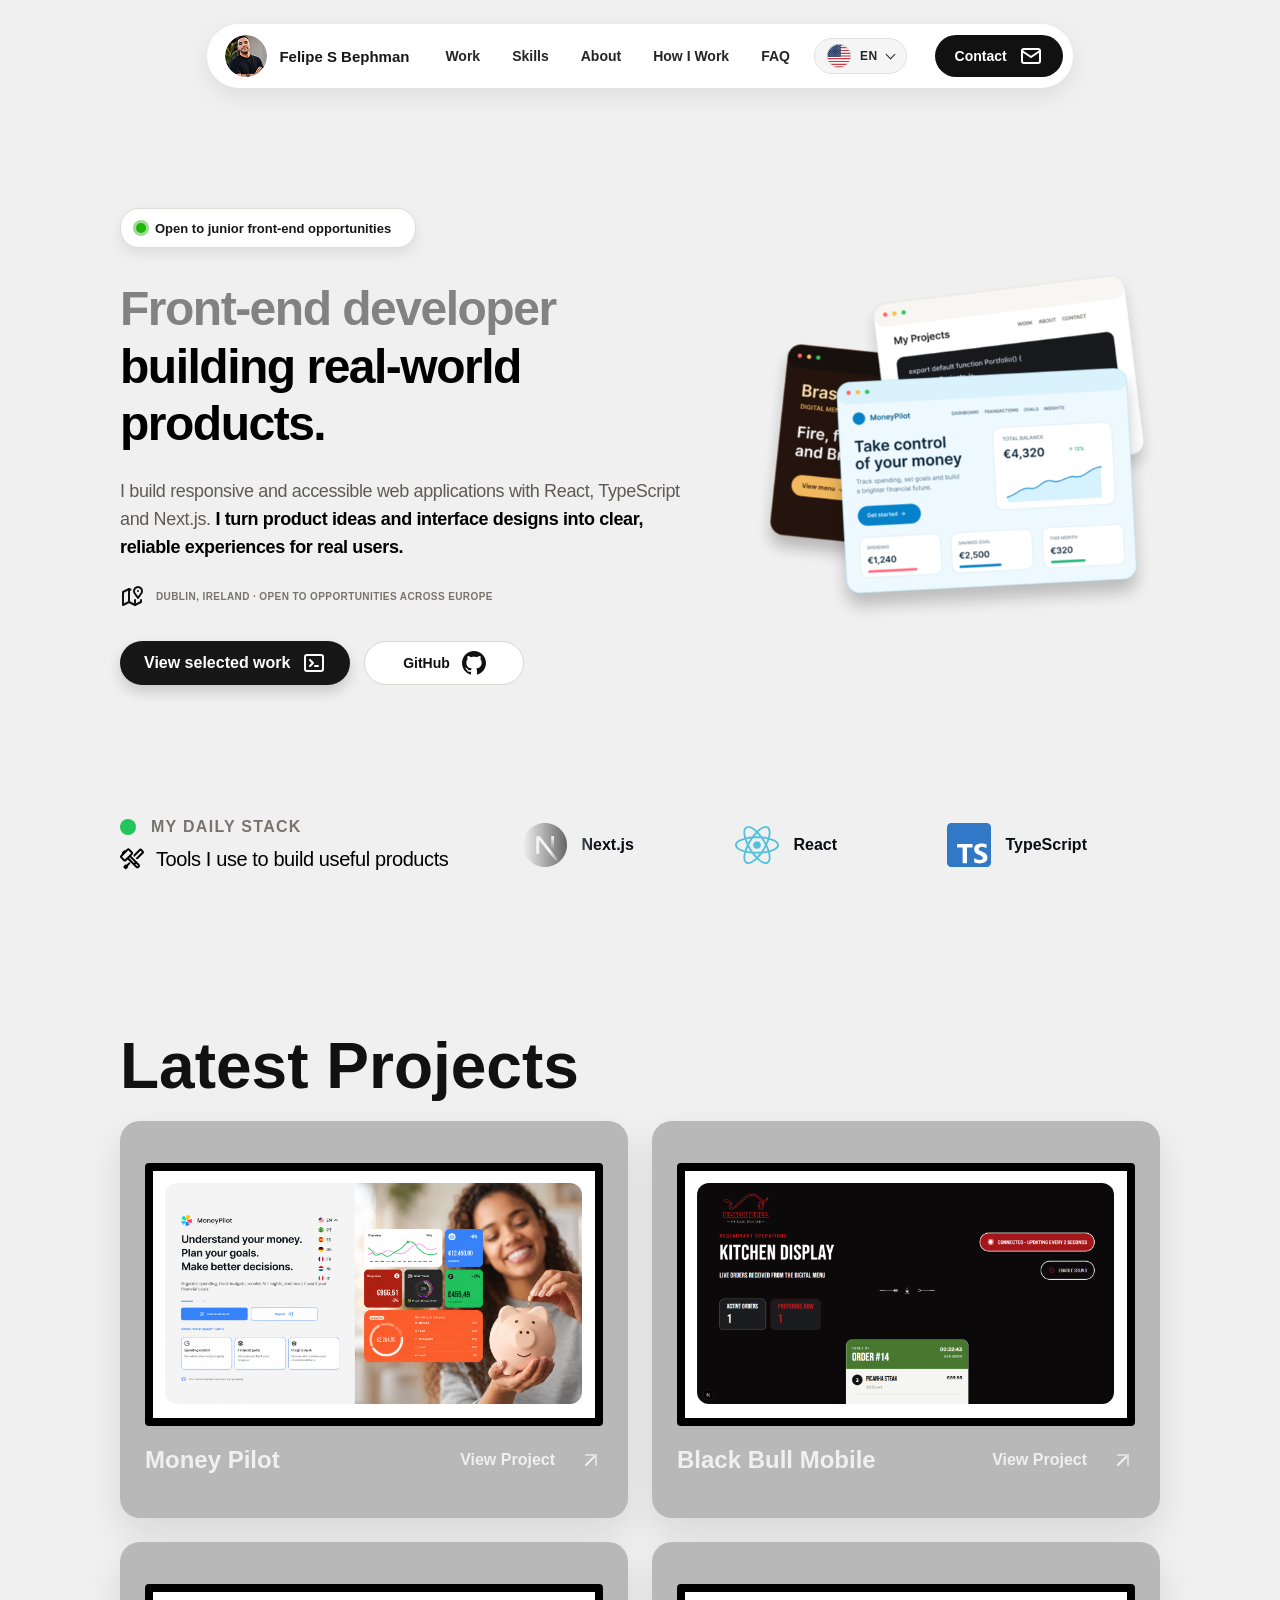
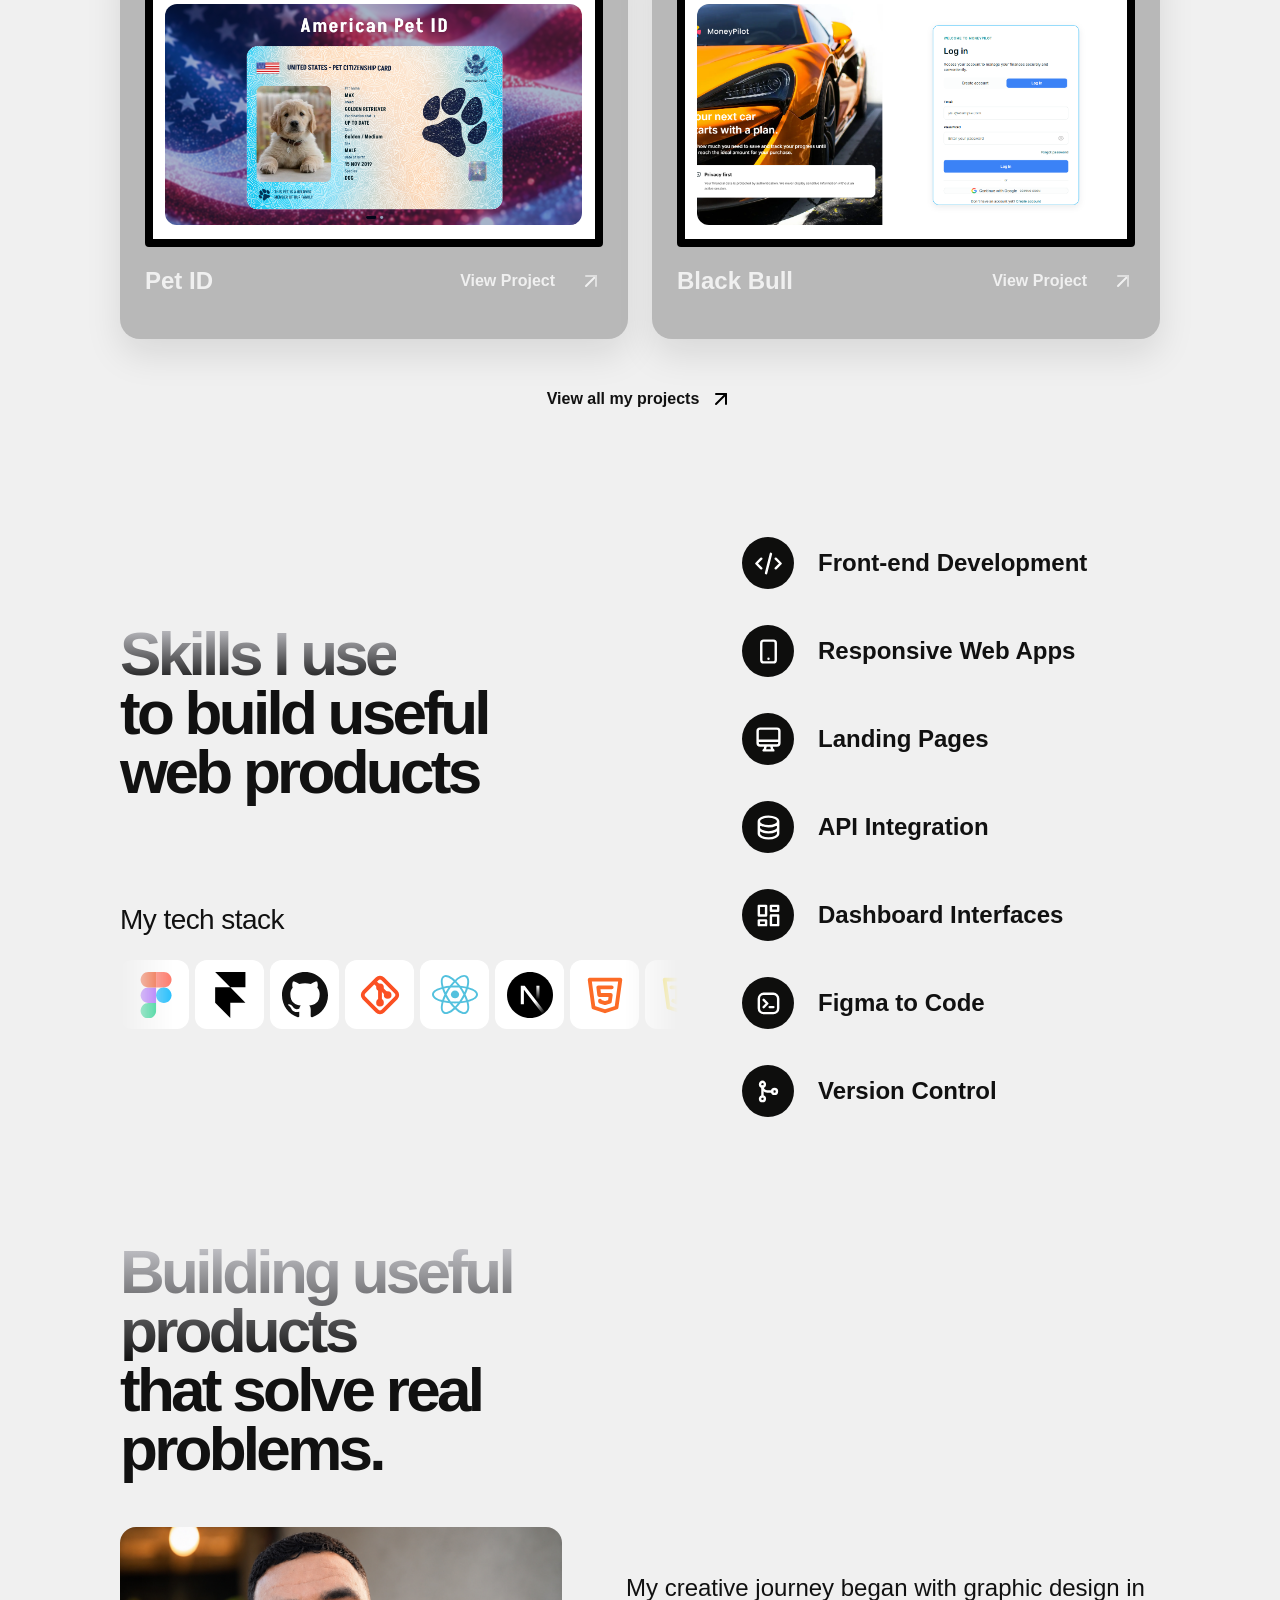
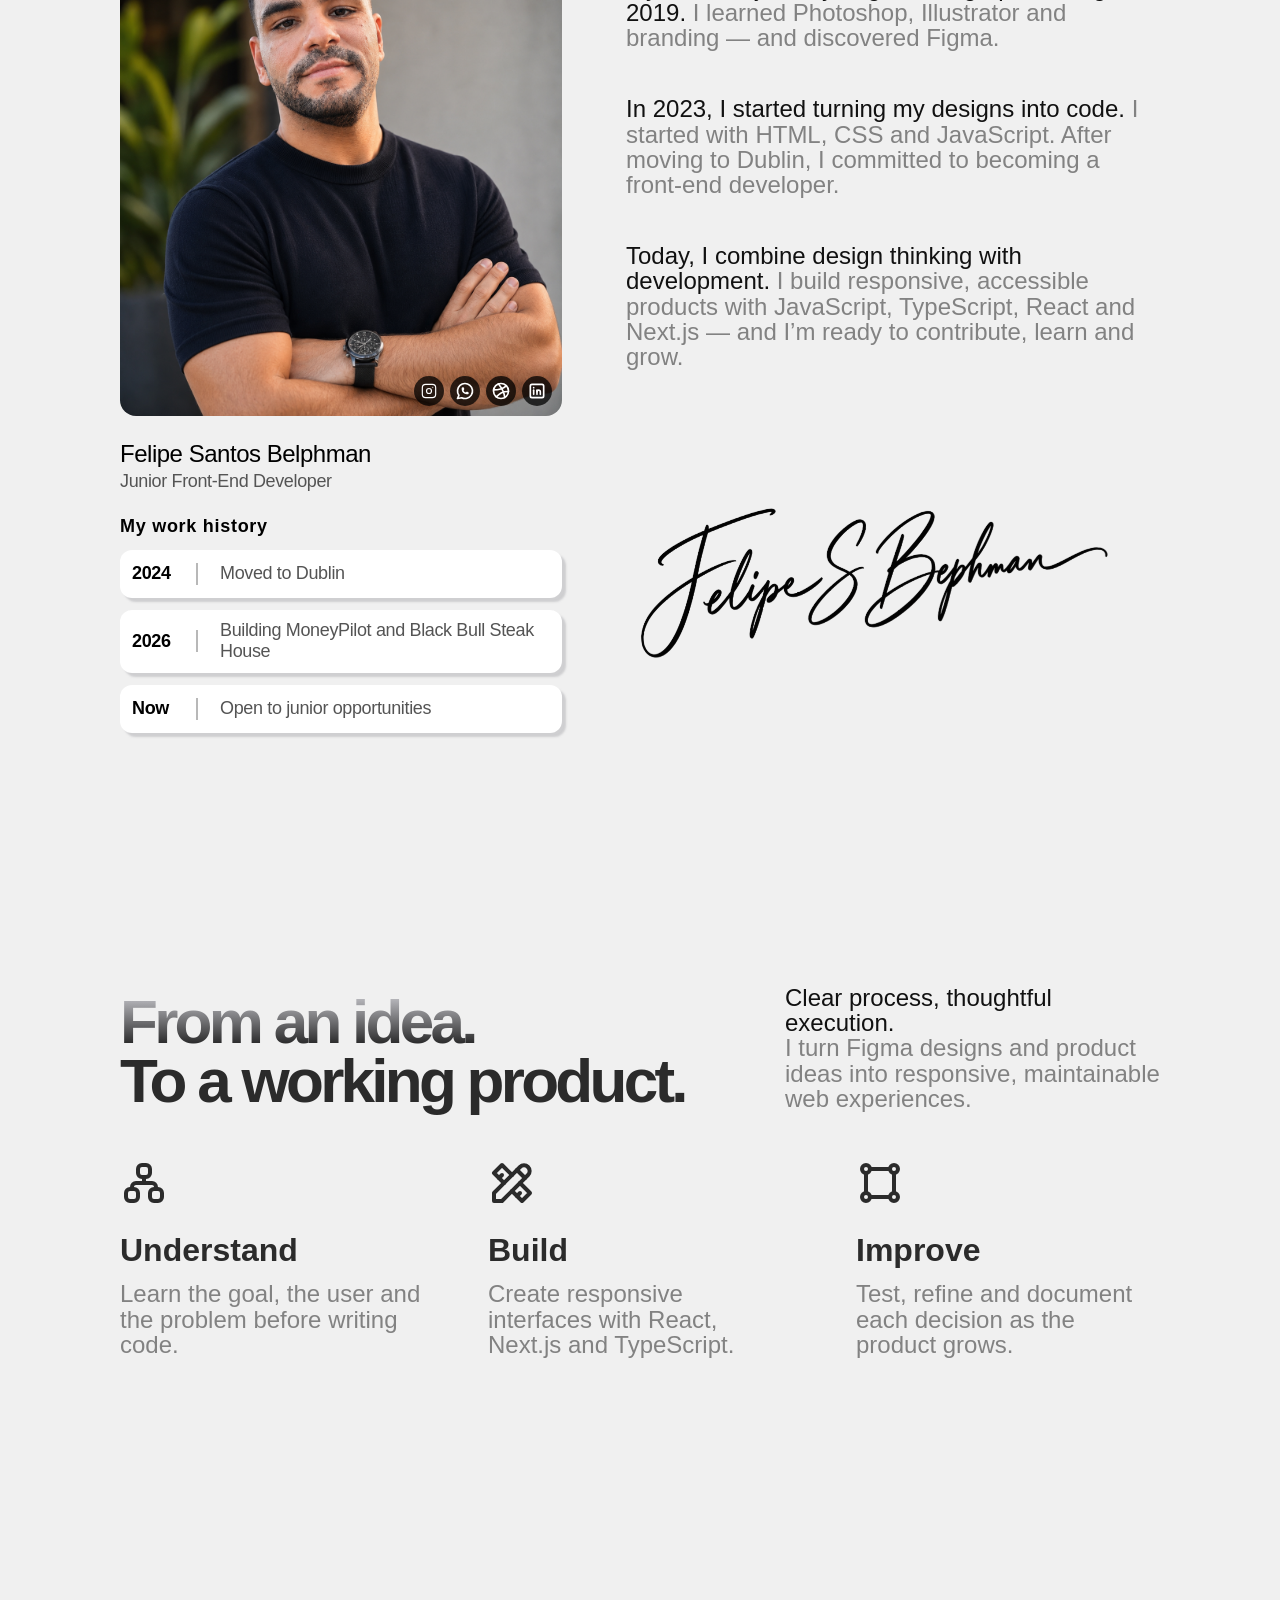
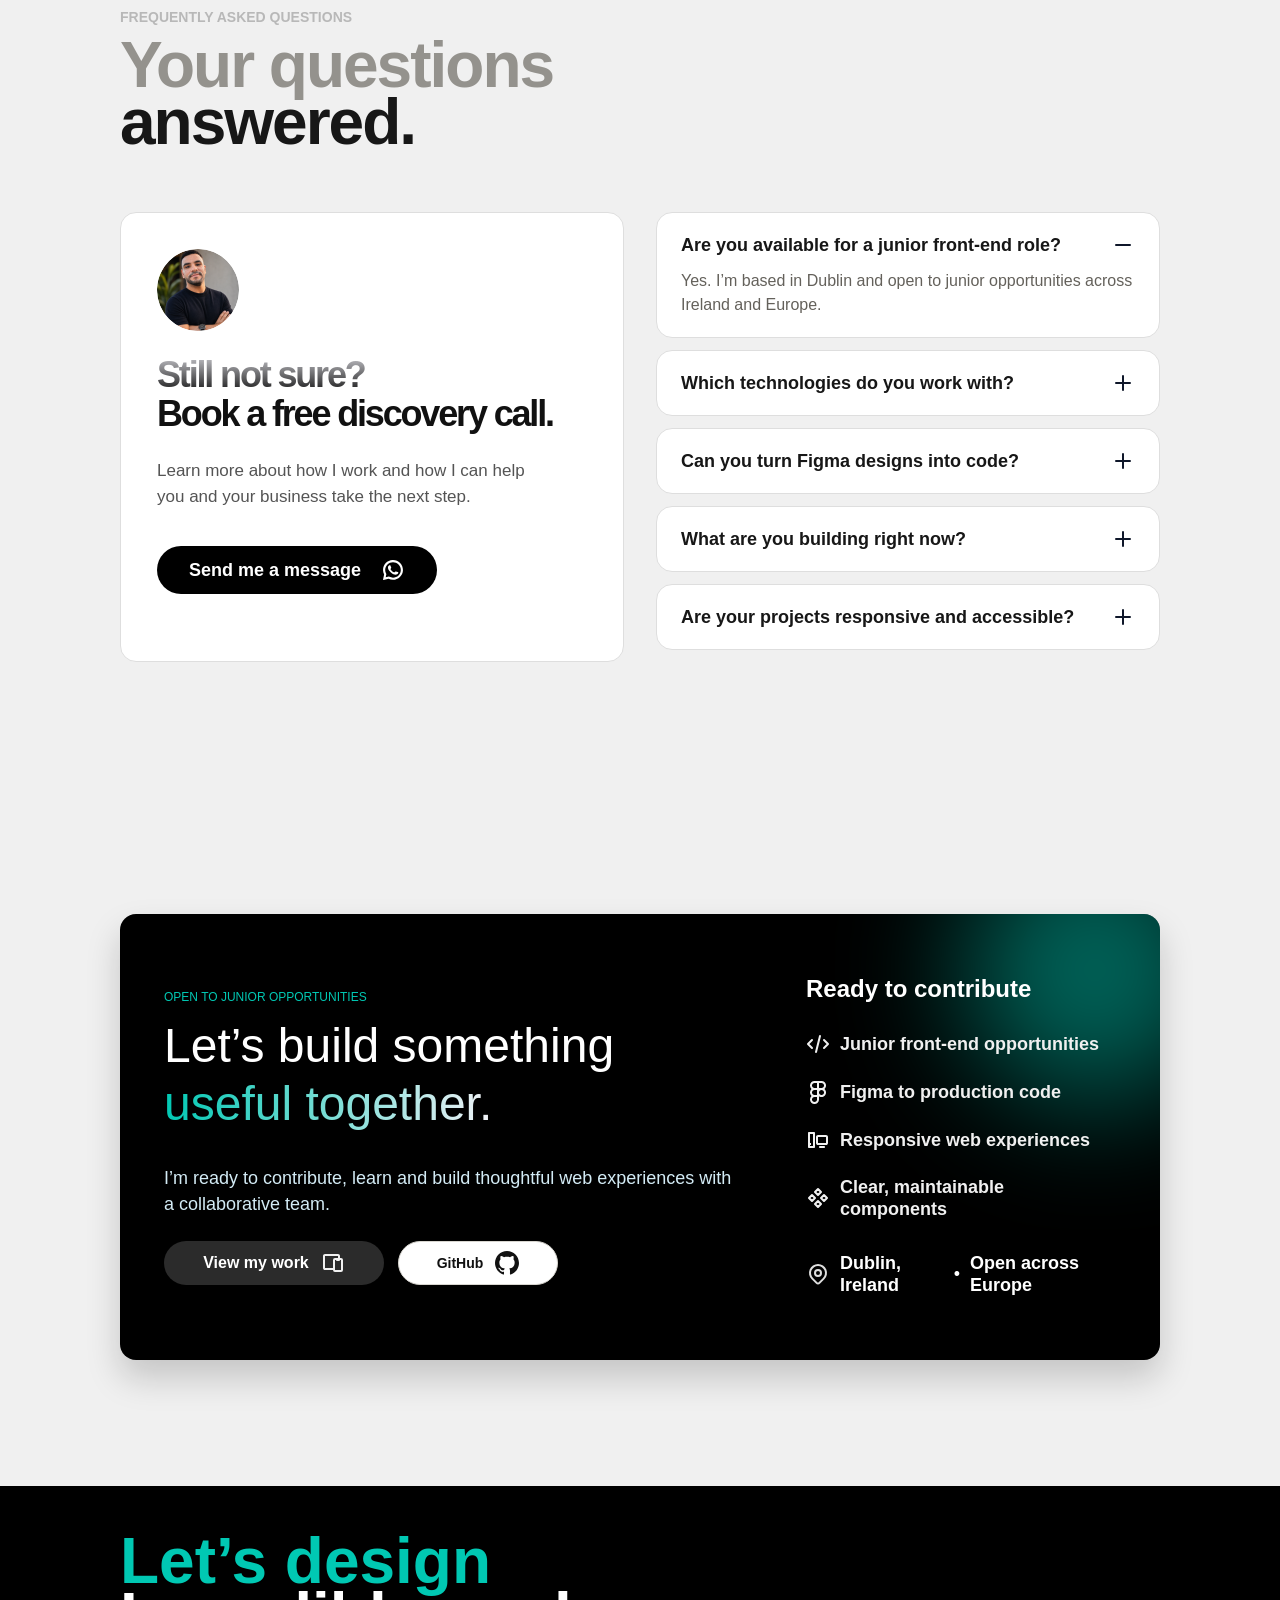
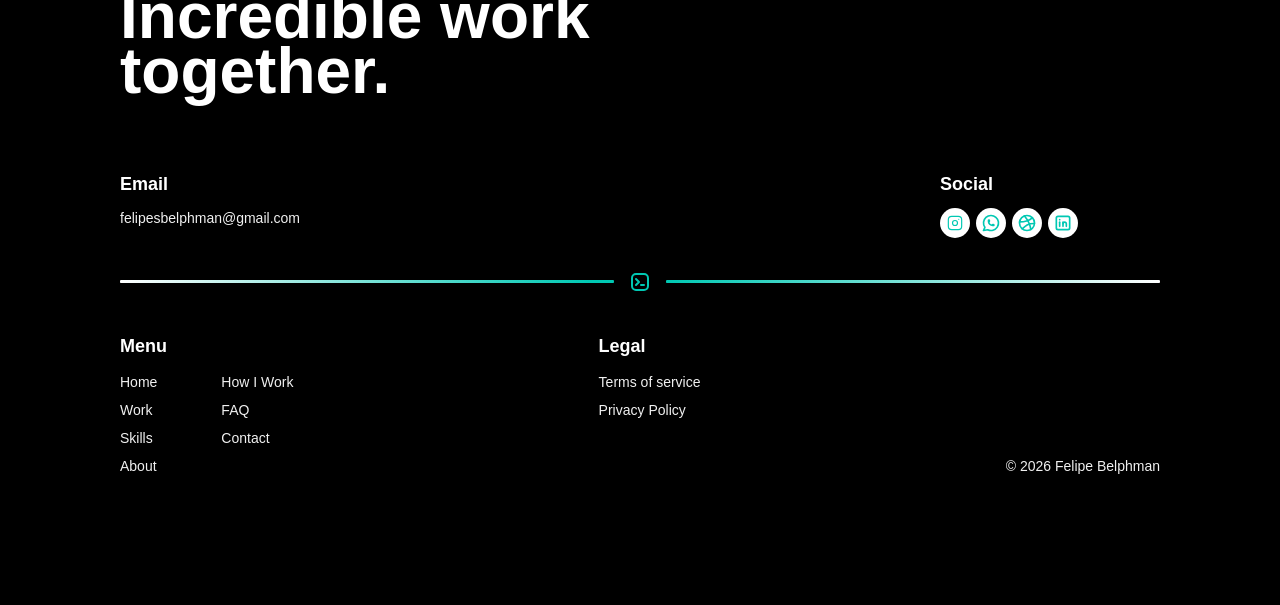
==== commit f880d4f1: "Update About story and Instagram links" ====
--- a/index.html
+++ b/index.html
@@ -539,7 +539,7 @@
 
                             <div class="about__socials" aria-label="Social media links"
                                 data-i18n-aria-label="about.socialLinks">
-                                <a href="#" aria-label="Instagram">
+                                <a href="https://www.instagram.com/felipesantosbelphman" target="_blank" rel="noopener noreferrer" aria-label="Visit Felipe Instagram profile">
                                     <img src="assets/images/instagram-icon.svg" alt="" aria-hidden="true">
                                 </a>
 
@@ -612,36 +612,31 @@
                         <div class="about__text">
                             <p>
                                 <span class="about__text-highlight" data-i18n="about.summaryOneHighlight">
-                                    I’m a front-end developer based in Dublin,
+                                    My creative journey began with graphic design in 2019.
                                 </span>
 
                                 <span class="about__text-muted" data-i18n="about.summaryOneMuted">
-                                    focused on turning ideas and Figma designs into clear,
-                                    responsive web experiences.
+                                    I learned Photoshop, Illustrator and branding — and discovered Figma.
                                 </span>
                             </p>
 
                             <p>
                                 <span class="about__text-highlight" data-i18n="about.summaryTwoHighlight">
-                                    I learn by building products with a real purpose.
+                                    In 2023, I started turning my designs into code.
                                 </span>
 
                                 <span class="about__text-muted" data-i18n="about.summaryTwoMuted">
-                                    MoneyPilot helps people understand their finances,
-                                    while Black Bull explores a better digital restaurant
-                                    experience.
+                                    I started with HTML, CSS and JavaScript. After moving to Dublin, I committed to becoming a front-end developer.
                                 </span>
                             </p>
 
                             <p>
                                 <span class="about__text-highlight" data-i18n="about.summaryThreeHighlight">
-                                    I care about the small details, responsive layouts,
+                                    Today, I combine design thinking with development.
                                 </span>
 
                                 <span class="about__text-muted" data-i18n="about.summaryThreeMuted">
-                                    accessible structure, clear components and
-                                    maintainable code. My goal is to join a team where
-                                    I can contribute, learn and grow.
+                                    I build responsive, accessible products with JavaScript, TypeScript, React and Next.js — and I’m ready to contribute, learn and grow.
                                 </span>
                             </p>
                         </div>
@@ -1013,7 +1008,7 @@
                     </h3>
 
                     <div class="site-footer__social-links">
-                        <a href="#" aria-label="Instagram">
+                        <a href="https://www.instagram.com/felipesantosbelphman" target="_blank" rel="noopener noreferrer" aria-label="Visit Felipe Instagram profile">
                             <img src="assets/images/footer-instagram-icon.svg" alt="" aria-hidden="true">
                         </a>
 
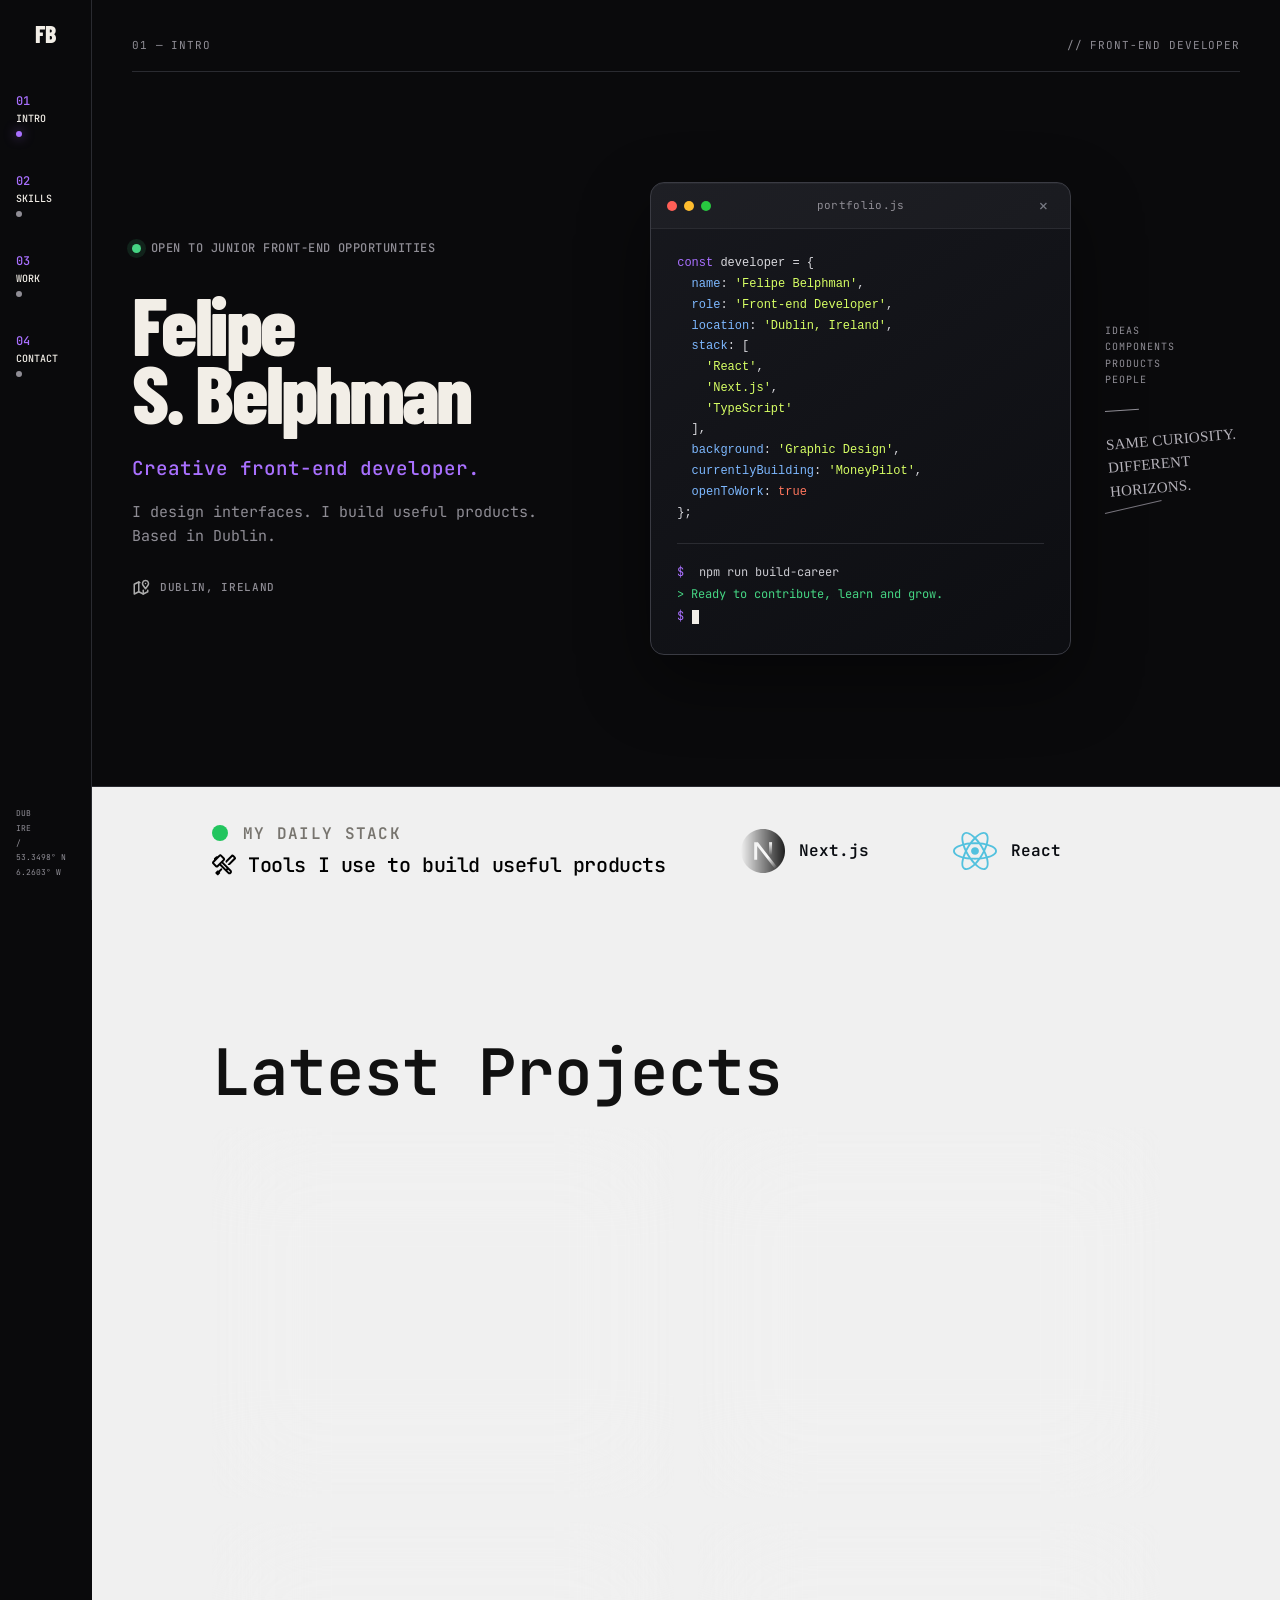
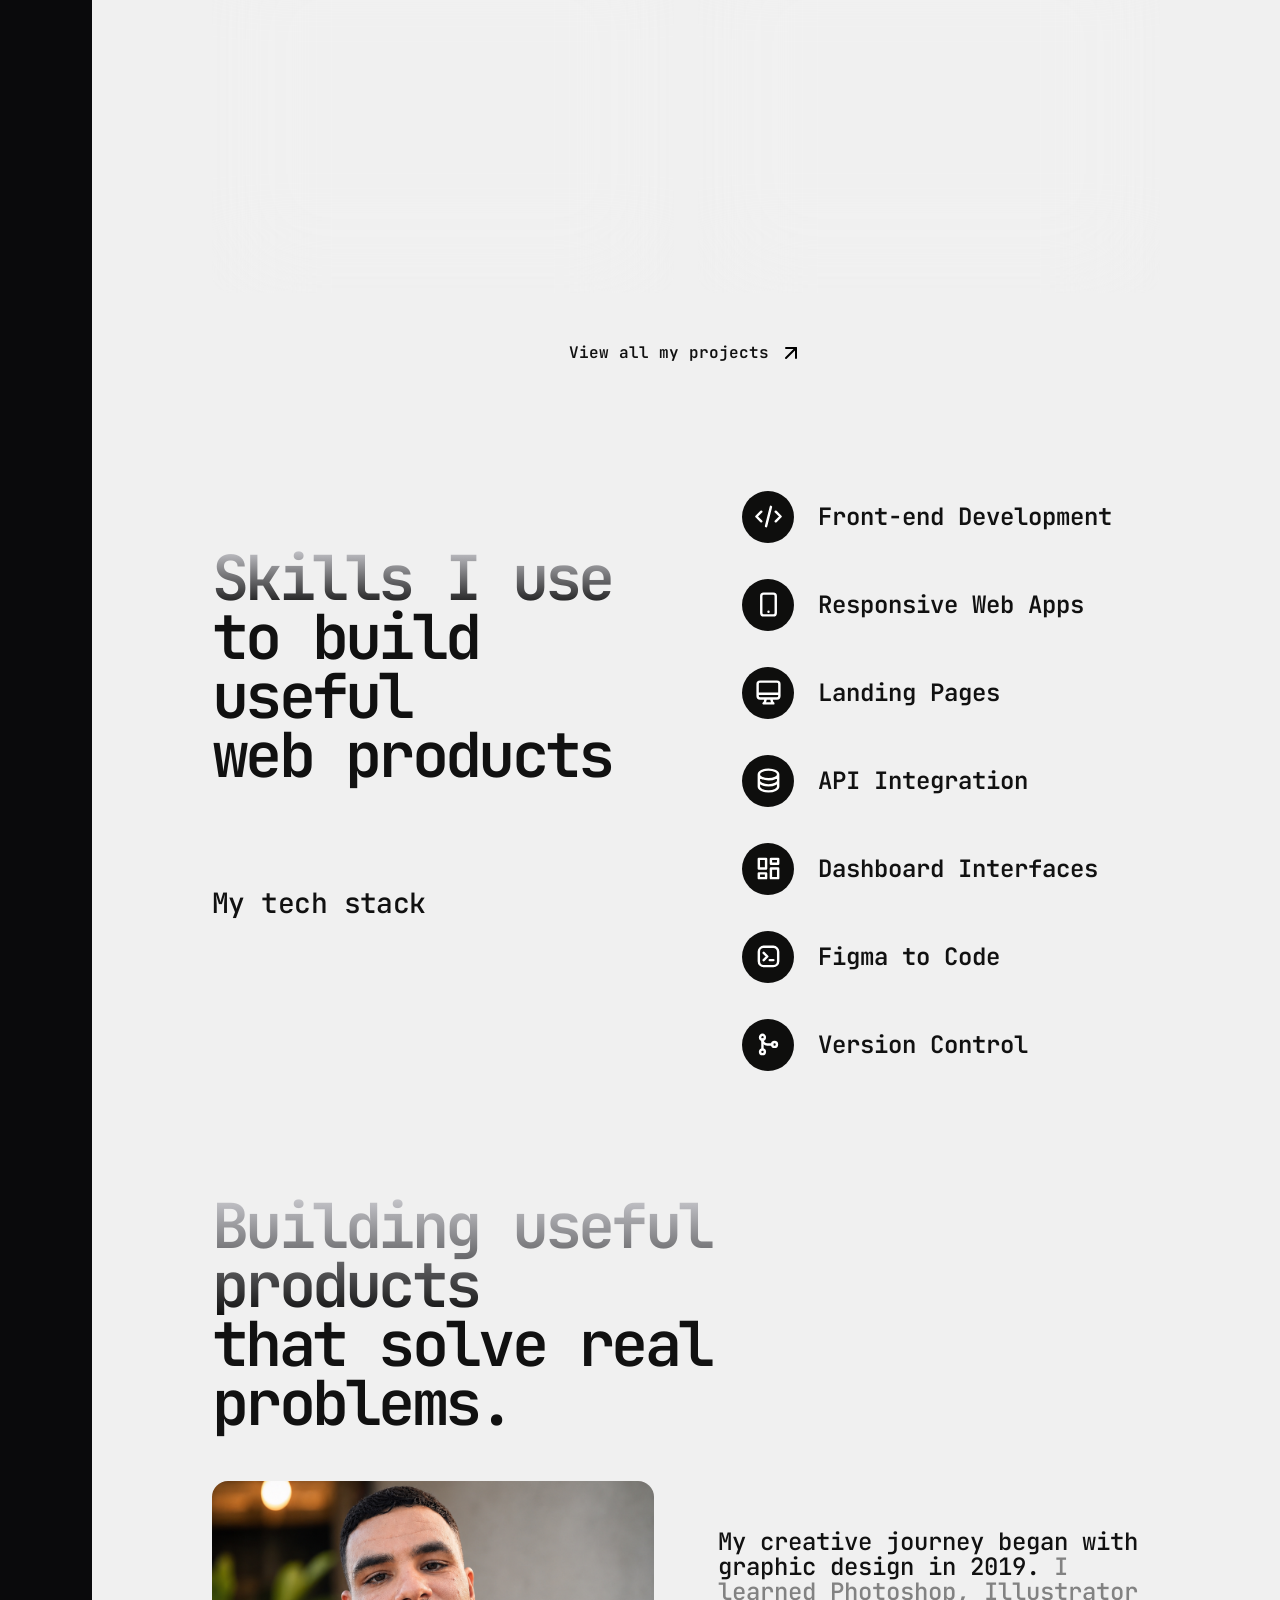
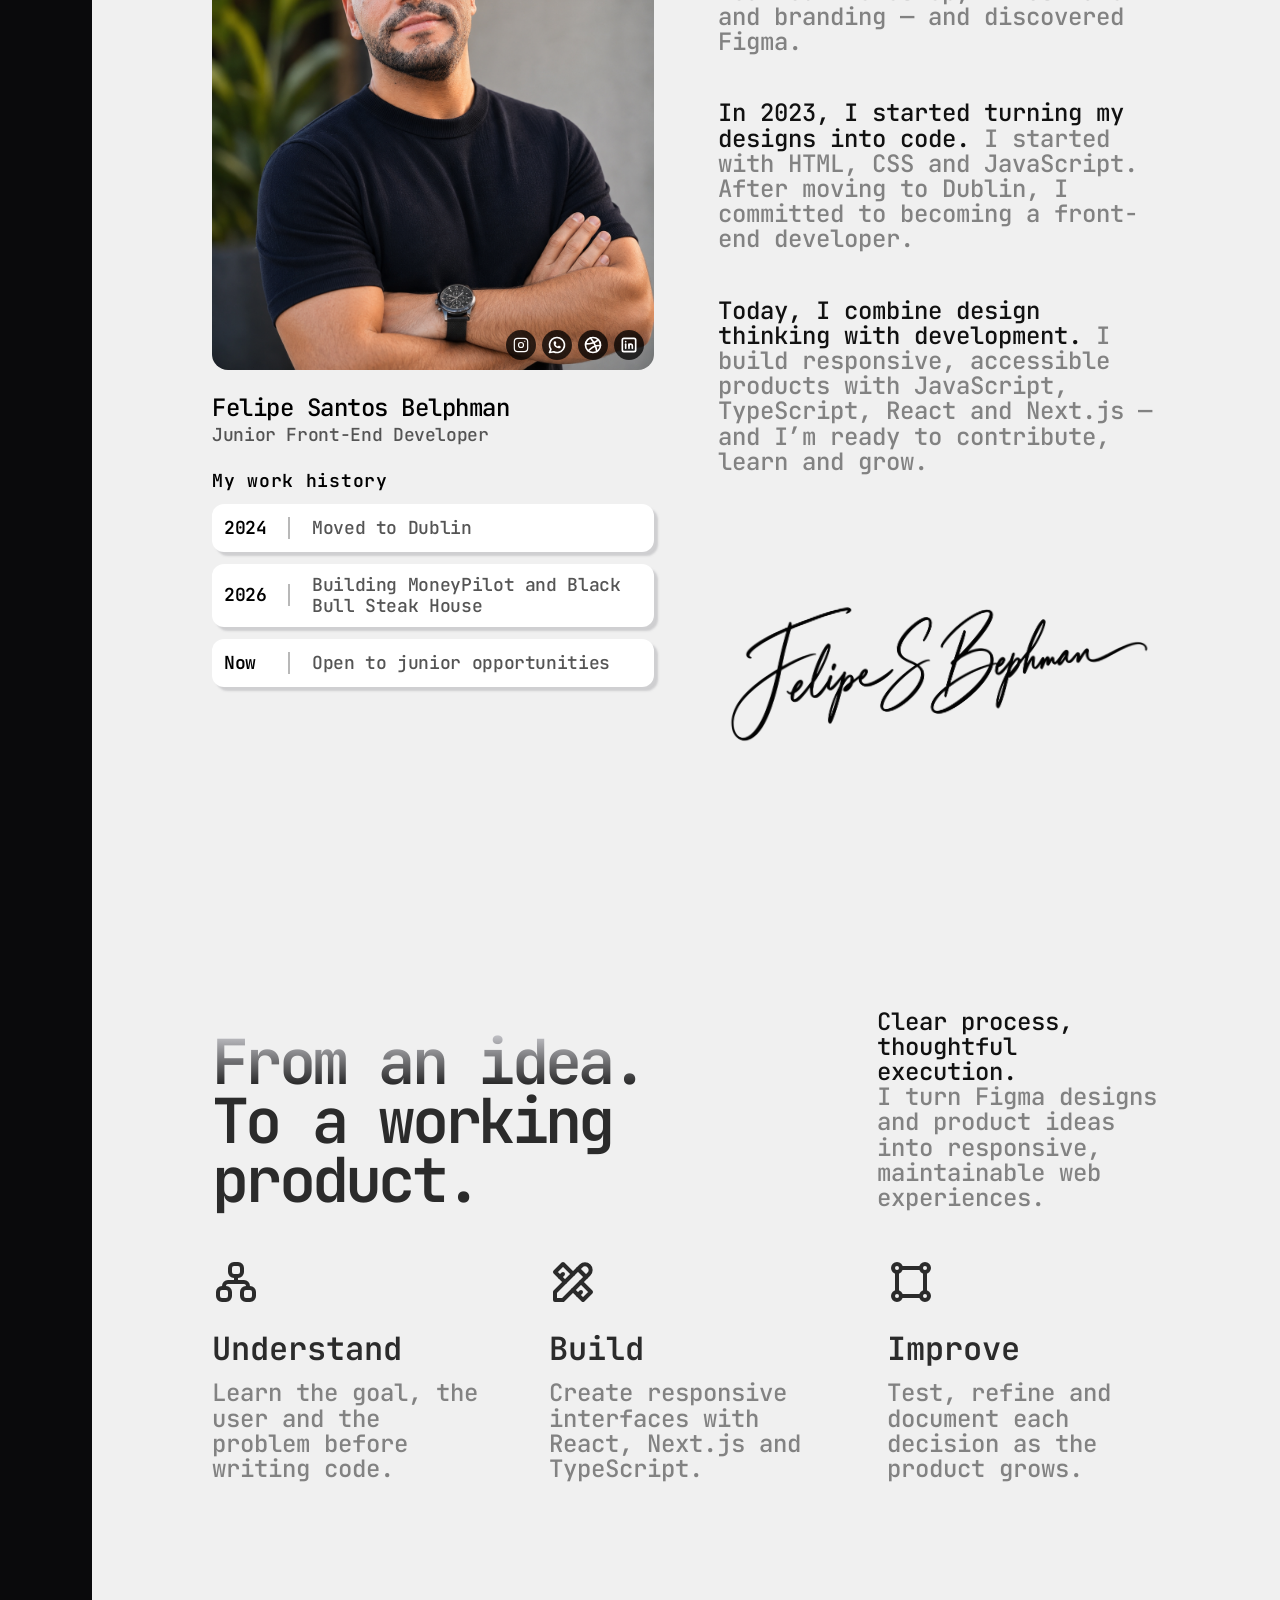
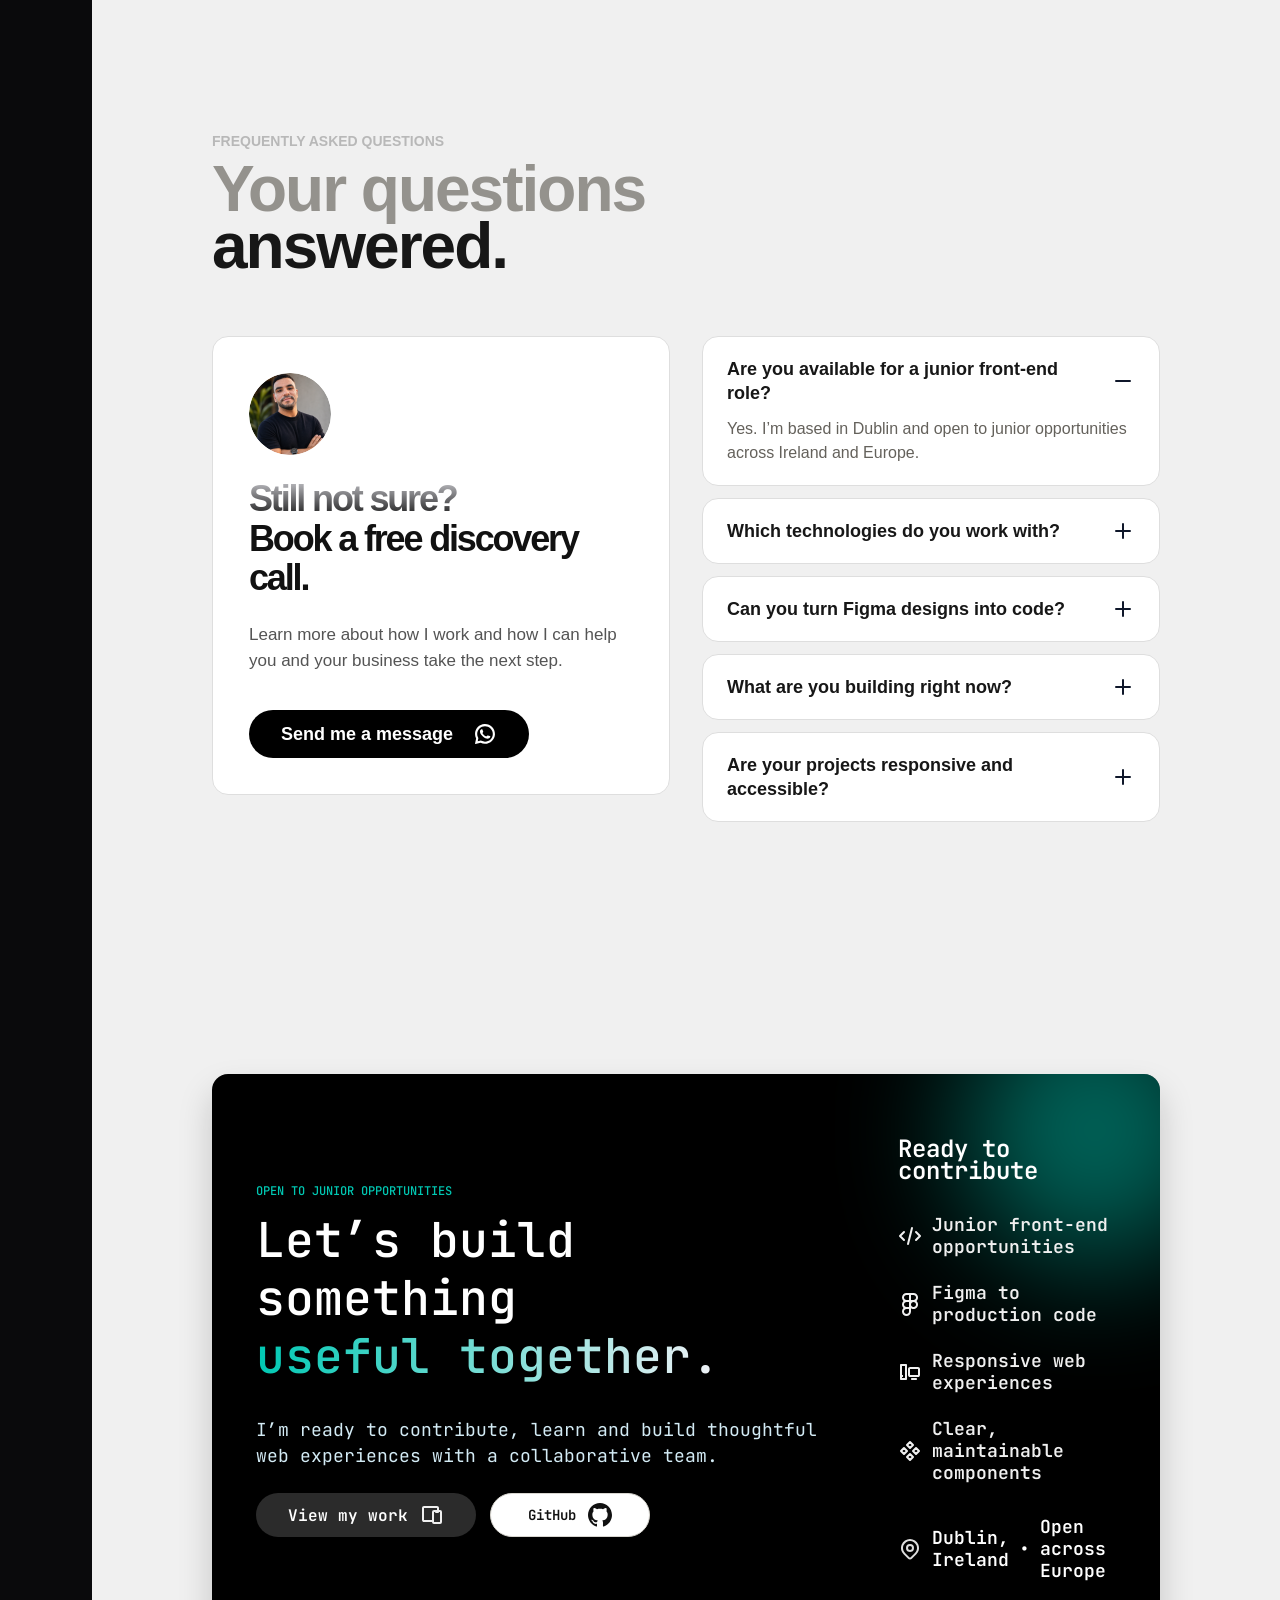
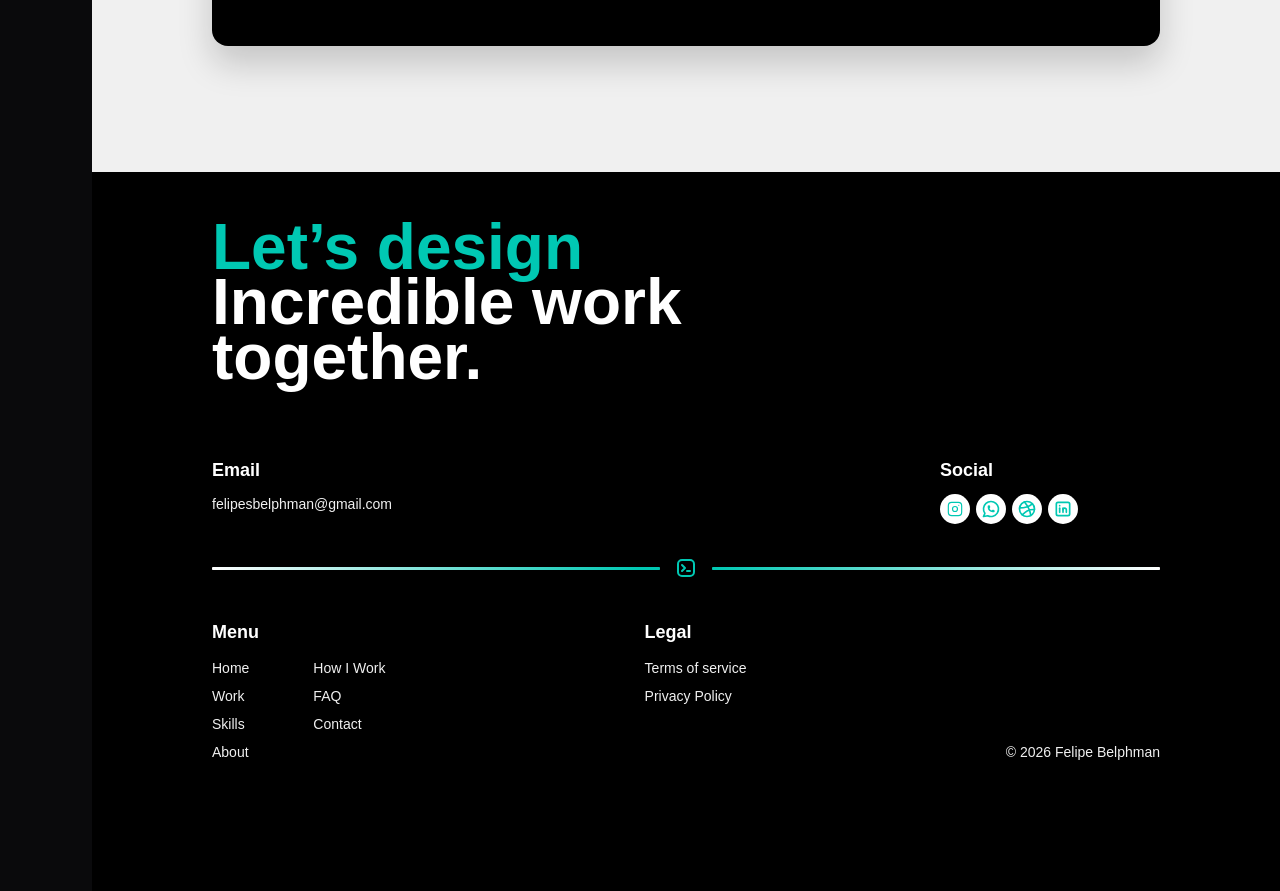
==== commit 105c3e6d: "Build responsive terminal-style hero" ====
--- a/index.html
+++ b/index.html
@@ -5,20 +5,69 @@
     <meta charset="UTF-8">
     <meta name="viewport" content="width=device-width, initial-scale=1.0">
     <title data-i18n="homePage.meta.title">Felipe S Bephman | Front-end Developer</title>
-    <meta name="description" data-i18n-content="homePage.meta.description" content="Felipe’s front-end development portfolio: selected projects, skills and contact information.">
-    <link href="https://api.fontshare.com/v2/css?f[]=switzer@400,500,600,700&display=swap" rel="stylesheet">
+    <meta name="description" data-i18n-content="homePage.meta.description"
+        content="Felipe’s front-end development portfolio: selected projects, skills and contact information.">
+    <link rel="preconnect" href="https://fonts.googleapis.com">
+    <link rel="preconnect" href="https://fonts.gstatic.com" crossorigin>
+
+    <link
+        href="https://fonts.googleapis.com/css2?family=Barlow+Condensed:wght@800&amp;family=JetBrains+Mono:wght@400;500&amp;display=swap"
+        rel="stylesheet">
+
+    <link href="https://api.fontshare.com/v2/css?f[]=switzer@400,500,600,700&amp;display=swap" rel="stylesheet">
     <link rel="stylesheet" href="styles.css">
 </head>
 
-<body>
+<body class="portfolio-terminal">
+    <aside class="dev-rail" aria-label="Portfolio sections">
+        <a class="dev-rail__brand" href="#home" aria-label="Felipe Belphman — Home">
+            FB
+        </a>
+
+        <nav class="dev-rail__navigation" aria-label="Portfolio navigation">
+            <a class="dev-rail__link is-active" href="#home">
+                <span class="dev-rail__number">01</span>
+                <span class="dev-rail__label">INTRO</span>
+                <span class="dev-rail__dot" aria-hidden="true"></span>
+            </a>
+
+            <a class="dev-rail__link" href="#skills">
+                <span class="dev-rail__number">02</span>
+                <span class="dev-rail__label">SKILLS</span>
+                <span class="dev-rail__dot" aria-hidden="true"></span>
+            </a>
+
+            <a class="dev-rail__link" href="#work">
+                <span class="dev-rail__number">03</span>
+                <span class="dev-rail__label">WORK</span>
+                <span class="dev-rail__dot" aria-hidden="true"></span>
+            </a>
+
+            <a class="dev-rail__link" href="#contact">
+                <span class="dev-rail__number">04</span>
+                <span class="dev-rail__label">CONTACT</span>
+                <span class="dev-rail__dot" aria-hidden="true"></span>
+            </a>
+        </nav>
+
+        <p class="dev-rail__location" aria-label="Dublin, Ireland">
+            <span>DUB</span>
+            <span>IRE</span>
+            <span>/</span>
+            <span>53.3498° N</span>
+            <span>6.2603° W</span>
+        </p>
+    </aside>
     <header class="site-header">
+
         <nav class="navigation" aria-label="Main navigation" data-i18n-aria-label="common.navigation.main">
             <a class="navigation__brand" href="#home">
-                <img src="assets/images/profile-photo.png" alt="Portrait of Felipe S Bephman" data-i18n-alt="common.images.portrait">
+                <img src="assets/images/profile-photo.png" alt="Portrait of Felipe S Bephman"
+                    data-i18n-alt="common.images.portrait">
                 <span>Felipe S Bephman</span>
             </a>
-            <button class="navigation__toggle" type="button" aria-label="Open navigation menu" data-i18n-aria-label="common.navigation.open" aria-expanded="false"
-                aria-controls="navigation-menu">
+            <button class="navigation__toggle" type="button" aria-label="Open navigation menu"
+                data-i18n-aria-label="common.navigation.open" aria-expanded="false" aria-controls="navigation-menu">
                 <img src="assets/images/menu-icon.svg" alt="" aria-hidden="true">
             </button>
             <ul class="navigation__menu" id="navigation-menu">
@@ -123,86 +172,109 @@
         </nav>
     </header>
     <main>
-        <section class="hero" id="home">
-            <div class="hero__content">
-                <p class="hero__availability">
-                    <span class="hero__status-dot" aria-hidden="true"></span>
-
-                    <span data-i18n="hero.availability">
-                        Open to junior front-end opportunities
-                    </span>
-                </p>
-
-                <h1 class="hero__title">
-                    <span class="hero__title-muted">
-                        <span class="hero__word" style="--word-index: 0;" data-i18n="hero.titleWordOne">
-                            Front-end
-                        </span>
-
-                        <span class="hero__word" style="--word-index: 1;" data-i18n="hero.titleWordTwo">
-                            developer
-                        </span>
-                    </span>
-
-                    <span class="hero__title-strong">
-                        <span class="hero__word" style="--word-index: 2;" data-i18n="hero.titleWordThree">
-                            building
-                        </span>
-
-                        <span class="hero__word" style="--word-index: 3;" data-i18n="hero.titleWordFour">
-                            real-world
-                        </span>
-
-                        <span class="hero__word" style="--word-index: 4;" data-i18n="hero.titleWordFive">
-                            products.
-                        </span>
-                    </span>
-                </h1>
-
-                <div class="hero__description">
+        <section class="dev-hero" id="home" aria-labelledby="dev-hero-title">
+    <div class="dev-hero__section-header">
+        <span>01 &mdash; INTRO</span>
+        <span>// FRONT-END DEVELOPER</span>
+    </div>
+
+    <div class="dev-hero__layout">
+        <div class="dev-hero__identity">
+            <p class="dev-hero__availability">
+                <span class="dev-hero__status-dot" aria-hidden="true"></span>
+
+                <span data-i18n="hero.availability">
+                    Open to junior front-end opportunities
+                </span>
+            </p>
+
+            <h1 class="dev-hero__title" id="dev-hero-title">
+                <span>Felipe</span>
+                <span>S. Belphman</span>
+            </h1>
+
+            <p class="dev-hero__role">
+                Creative front-end developer.
+            </p>
+
+            <p class="dev-hero__summary">
+                I design interfaces. I build useful products.
+                <span>Based in Dublin.</span>
+            </p>
+
+            <p class="dev-hero__location">
+                <img src="assets/images/location-icon.svg" alt="" aria-hidden="true">
+                <span>Dublin, Ireland</span>
+            </p>
+        </div>
+
+        <div class="dev-terminal" aria-label="Developer information displayed as JavaScript code">
+            <div class="dev-terminal__bar">
+                <div class="dev-terminal__controls" aria-hidden="true">
+                    <span></span>
+                    <span></span>
+                    <span></span>
+                </div>
+
+                <span class="dev-terminal__filename">
+                    portfolio.js
+                </span>
+
+                <span class="dev-terminal__close" aria-hidden="true">
+                    &times;
+                </span>
+            </div>
+
+            <div class="dev-terminal__body">
+                <pre class="dev-terminal__code"><code><span class="code-keyword">const</span> developer = {
+  <span class="code-property">name</span>: <span class="code-string">'Felipe Belphman'</span>,
+  <span class="code-property">role</span>: <span class="code-string">'Front-end Developer'</span>,
+  <span class="code-property">location</span>: <span class="code-string">'Dublin, Ireland'</span>,
+  <span class="code-property">stack</span>: [
+    <span class="code-string">'React'</span>,
+    <span class="code-string">'Next.js'</span>,
+    <span class="code-string">'TypeScript'</span>
+  ],
+  <span class="code-property">background</span>: <span class="code-string">'Graphic Design'</span>,
+  <span class="code-property">currentlyBuilding</span>: <span class="code-string">'MoneyPilot'</span>,
+  <span class="code-property">openToWork</span>: <span class="code-boolean">true</span>
+};</code></pre>
+
+                <div class="dev-terminal__output">
                     <p>
-                        <span data-i18n="hero.description">
-                            I build responsive and accessible web applications with React,
-                            TypeScript and Next.js.
-                        </span>
-
-                        <span class="hero__description-highlight" data-i18n="hero.descriptionHighlight">
-                            I turn product ideas and interface designs into clear,
-                            reliable experiences for real users.
-                        </span>
+                        <span class="dev-terminal__prompt">$</span>
+                        npm run build-career
                     </p>
-                </div>
-
-                <p class="hero__location">
-                    <img src="assets/images/location-icon.svg" alt="" aria-hidden="true">
-
-                    <span data-i18n="hero.location">
-                        Dublin, Ireland · Open to opportunities across Europe
-                    </span>
-                </p>
-
-                <div class="hero__actions">
-                    <a class="button button--primary" href="#work">
-                        <span data-i18n="hero.viewWork">
-                            View selected work
-                        </span>
-
-                        <img src="assets/images/view-work-icon.svg" alt="" aria-hidden="true">
-                    </a>
-
-                    <a class="button button--secondary" href="https://github.com/felipesbelphman-web" target="_blank"
-                        rel="noopener noreferrer">
-                        <span>GitHub</span>
-
-                        <img src="assets/images/github-icon.svg" alt="" aria-hidden="true">
-                    </a>
+
+                    <p class="dev-terminal__success">
+                        &gt; Ready to contribute, learn and grow.
+                    </p>
+
+                    <p class="dev-terminal__cursor-line">
+                        <span class="dev-terminal__prompt">$</span>
+                        <span class="dev-terminal__cursor" aria-hidden="true"></span>
+                    </p>
                 </div>
             </div>
-
-            <div class="hero__visual">
-                <img src="assets/images/hero-projects.png" alt="Preview of Felipe's selected web development projects" data-i18n-alt="homePage.images.projects">
-            </div>
-        </section>
+        </div>
+
+        <aside class="dev-hero__note" aria-label="Creative interests">
+            <p>
+                IDEAS<br>
+                COMPONENTS<br>
+                PRODUCTS<br>
+                PEOPLE
+            </p>
+
+            <span aria-hidden="true"></span>
+
+            <strong>
+                SAME CURIOSITY.<br>
+                DIFFERENT HORIZONS.
+            </strong>
+        </aside>
+    </div>
+</section>
 
         <section class="technology-slider" aria-label="My daily technology stack"
             data-i18n-aria-label="stack.ariaLabel">
@@ -297,7 +369,8 @@
                     <article class="project-card">
                         <div class="project-card__preview">
                             <img src="assets/images/project-moneypilot.png"
-                                alt="MoneyPilot financial dashboard interface" data-i18n-alt="moneyPilotPage.images.interface">
+                                alt="MoneyPilot financial dashboard interface"
+                                data-i18n-alt="moneyPilotPage.images.interface">
                         </div>
 
                         <div class="project-card__footer">
@@ -314,7 +387,8 @@
                     <article class="project-card">
                         <div class="project-card__preview">
                             <img src="assets/images/project-black-bull-mobile.png"
-                                alt="Black Bull mobile restaurant interface" data-i18n-alt="blackBullMobilePage.images.mobile">
+                                alt="Black Bull mobile restaurant interface"
+                                data-i18n-alt="blackBullMobilePage.images.mobile">
                         </div>
 
                         <div class="project-card__footer">
@@ -330,7 +404,8 @@
                     </article>
                     <article class="project-card">
                         <div class="project-card__preview">
-                            <img src="assets/images/project-pet-id.png" alt="Pet ID digital identification interface" data-i18n-alt="petIdPage.images.interface">
+                            <img src="assets/images/project-pet-id.png" alt="Pet ID digital identification interface"
+                                data-i18n-alt="petIdPage.images.interface">
                         </div>
 
                         <div class="project-card__footer">
@@ -347,7 +422,8 @@
                     <article class="project-card">
                         <div class="project-card__preview">
                             <img src="assets/images/project-black-bull.png"
-                                alt="Black Bull digital restaurant menu interface" data-i18n-alt="blackBullPage.images.interface">
+                                alt="Black Bull digital restaurant menu interface"
+                                data-i18n-alt="blackBullPage.images.interface">
                         </div>
 
                         <div class="project-card__footer">
@@ -539,7 +615,8 @@
 
                             <div class="about__socials" aria-label="Social media links"
                                 data-i18n-aria-label="about.socialLinks">
-                                <a href="https://www.instagram.com/felipesantosbelphman" target="_blank" rel="noopener noreferrer" aria-label="Visit Felipe Instagram profile">
+                                <a href="https://www.instagram.com/felipesantosbelphman" target="_blank"
+                                    rel="noopener noreferrer" aria-label="Visit Felipe Instagram profile">
                                     <img src="assets/images/instagram-icon.svg" alt="" aria-hidden="true">
                                 </a>
 
@@ -626,7 +703,8 @@
                                 </span>
 
                                 <span class="about__text-muted" data-i18n="about.summaryTwoMuted">
-                                    I started with HTML, CSS and JavaScript. After moving to Dublin, I committed to becoming a front-end developer.
+                                    I started with HTML, CSS and JavaScript. After moving to Dublin, I committed to
+                                    becoming a front-end developer.
                                 </span>
                             </p>
 
@@ -636,7 +714,8 @@
                                 </span>
 
                                 <span class="about__text-muted" data-i18n="about.summaryThreeMuted">
-                                    I build responsive, accessible products with JavaScript, TypeScript, React and Next.js — and I’m ready to contribute, learn and grow.
+                                    I build responsive, accessible products with JavaScript, TypeScript, React and
+                                    Next.js — and I’m ready to contribute, learn and grow.
                                 </span>
                             </p>
                         </div>
@@ -1008,7 +1087,8 @@
                     </h3>
 
                     <div class="site-footer__social-links">
-                        <a href="https://www.instagram.com/felipesantosbelphman" target="_blank" rel="noopener noreferrer" aria-label="Visit Felipe Instagram profile">
+                        <a href="https://www.instagram.com/felipesantosbelphman" target="_blank"
+                            rel="noopener noreferrer" aria-label="Visit Felipe Instagram profile">
                             <img src="assets/images/footer-instagram-icon.svg" alt="" aria-hidden="true">
                         </a>
 
@@ -1105,10 +1185,12 @@
         </div>
     </footer>
     <div class="contact-page contact-modal" id="contact-modal" aria-hidden="true">
-        <button class="contact-modal__backdrop" type="button" aria-label="Close contact form" data-i18n-aria-label="contact.close"></button>
+        <button class="contact-modal__backdrop" type="button" aria-label="Close contact form"
+            data-i18n-aria-label="contact.close"></button>
 
         <section class="contact-page__panel" aria-labelledby="contact-page-title">
-            <button class="contact-page__close" type="button" aria-label="Close contact form" data-i18n-aria-label="contact.close">
+            <button class="contact-page__close" type="button" aria-label="Close contact form"
+                data-i18n-aria-label="contact.close">
                 &times;
             </button>
 
@@ -1126,7 +1208,8 @@
                 <div class="contact-page__avatar">
                     <img src="assets/images/about-photo.png" alt="Felipe S Belphman">
 
-                    <span class="contact-page__status" aria-label="Available" data-i18n-aria-label="contact.available"></span>
+                    <span class="contact-page__status" aria-label="Available"
+                        data-i18n-aria-label="contact.available"></span>
                 </div>
 
                 <div class="contact-page__profile-text">
@@ -1143,13 +1226,15 @@
                     <label class="contact-form__field">
                         <span data-i18n="contact.name">Name</span>
 
-                        <input type="text" name="name" placeholder="Name" data-i18n-placeholder="contact.name" autocomplete="name" required>
+                        <input type="text" name="name" placeholder="Name" data-i18n-placeholder="contact.name"
+                            autocomplete="name" required>
                     </label>
 
                     <label class="contact-form__field">
                         <span data-i18n="footer.email">Email</span>
 
-                        <input type="email" name="email" placeholder="Email" data-i18n-placeholder="footer.email" autocomplete="email" required>
+                        <input type="email" name="email" placeholder="Email" data-i18n-placeholder="footer.email"
+                            autocomplete="email" required>
                     </label>
                 </div>
 
@@ -1157,8 +1242,8 @@
                     <span data-i18n="contact.project">Tell me about your project</span>
 
                     <textarea name="message" rows="5"
-                        placeholder="Share a few details — goals, ideas, timeline, or anything you think is relevant." data-i18n-placeholder="contact.messagePlaceholder"
-                        required></textarea>
+                        placeholder="Share a few details — goals, ideas, timeline, or anything you think is relevant."
+                        data-i18n-placeholder="contact.messagePlaceholder" required></textarea>
                 </label>
 
                 <label class="contact-form__field">
@@ -1199,7 +1284,8 @@
 
                 <a class="contact-form__whatsapp"
                     href="https://wa.me/353896028494?text=Hello%20Felipe%2C%20I%20found%20your%20portfolio%20and%20would%20like%20to%20talk."
-                    target="_blank" rel="noopener noreferrer" aria-label="Message Felipe on WhatsApp" data-i18n-aria-label="footer.whatsappLabel">
+                    target="_blank" rel="noopener noreferrer" aria-label="Message Felipe on WhatsApp"
+                    data-i18n-aria-label="footer.whatsappLabel">
                     <img src="assets/images/contact-whatsapp-icon.svg" alt="" aria-hidden="true">
 
                     <span data-i18n="contact.whatsapp">Message on WhatsApp</span>
--- a/styles.css
+++ b/styles.css
@@ -1,3 +1,30 @@
+:root {
+    /* Typography */
+    --dev-font-display: "Barlow Condensed", sans-serif;
+    --dev-font-code: "JetBrains Mono", monospace;
+    --dev-font-body: "Switzer", sans-serif;
+
+    /* Backgrounds */
+    --dev-bg-canvas: #0a0a0c;
+    --dev-bg-surface: #111216;
+    --dev-bg-elevated: #18191f;
+
+    /* Text */
+    --dev-text-primary: #f2eee7;
+    --dev-text-muted: #8f8d95;
+
+    /* Accents */
+    --dev-accent-violet: #a970ff;
+    --dev-accent-lime: #d7ff64;
+    --dev-accent-coral: #ff765d;
+    --dev-status-success: #45d483;
+
+    /* Structure */
+    --dev-border: #2a2b31;
+    --dev-page-width: 1440px;
+    --dev-rail-width: 92px;
+}
+
 * {
     box-sizing: border-box;
     margin: 0;
@@ -9,6 +36,115 @@
     background-color: #f0f0f0;
     color: #171717;
     font-family: "Switzer", sans-serif;
+}
+
+body.portfolio-terminal {
+    overflow-x: hidden;
+    background-color: var(--dev-bg-canvas);
+    color: var(--dev-text-primary);
+    font-family: var(--dev-font-code);
+}
+
+/* Terminal portfolio — navigation rail */
+.portfolio-terminal > .site-header {
+    display: none;
+}
+
+.portfolio-terminal > main,
+.portfolio-terminal > .site-footer {
+    margin-left: var(--dev-rail-width);
+}
+
+.dev-rail {
+    position: fixed;
+    top: 0;
+    bottom: 0;
+    left: 0;
+    z-index: 50;
+    display: flex;
+    flex-direction: column;
+    align-items: center;
+    width: var(--dev-rail-width);
+    height: 100dvh;
+    padding: 22px 0;
+    background-color: var(--dev-bg-canvas);
+    border-right: 1px solid var(--dev-border);
+}
+
+.dev-rail__brand {
+    color: var(--dev-text-primary);
+    font-family: var(--dev-font-display);
+    font-size: 24px;
+    line-height: 1;
+    font-weight: 800;
+}
+
+.dev-rail__navigation {
+    display: flex;
+    flex-direction: column;
+    gap: 8px;
+    width: 100%;
+    margin-top: 34px;
+}
+
+.dev-rail__link {
+    display: flex;
+    flex-direction: column;
+    align-items: flex-start;
+    justify-content: center;
+    gap: 7px;
+    width: 100%;
+    min-height: 72px;
+    padding: 14px 10px 14px 16px;
+    transition:
+        color 0.25s ease,
+        background-color 0.25s ease;
+}
+
+.dev-rail__number {
+    color: var(--dev-accent-violet);
+    font-size: 12px;
+    line-height: 1;
+    font-weight: 500;
+}
+
+.dev-rail__label {
+    color: var(--dev-text-primary);
+    font-size: 10px;
+    line-height: 1;
+    font-weight: 500;
+}
+
+.dev-rail__dot {
+    width: 6px;
+    height: 6px;
+    background-color: var(--dev-text-muted);
+    border-radius: 50%;
+    transition:
+        background-color 0.25s ease,
+        box-shadow 0.25s ease;
+}
+
+.dev-rail__link:hover,
+.dev-rail__link:focus-visible {
+    background-color: var(--dev-bg-elevated);
+}
+
+.dev-rail__link.is-active .dev-rail__dot {
+    background-color: var(--dev-accent-violet);
+    box-shadow: 0 0 12px rgb(169 112 255 / 70%);
+}
+
+.dev-rail__location {
+    display: flex;
+    flex-direction: column;
+    align-self: stretch;
+    gap: 4px;
+    margin-top: auto;
+    padding-left: 16px;
+    color: var(--dev-text-muted);
+    font-size: 8px;
+    line-height: 1.35;
 }
 
 a {
@@ -3548,3 +3684,605 @@
         max-width: 100%;
     }
 }
+
+/* DEV HERO — LAYOUT */
+
+.portfolio-terminal .dev-hero {
+    width: 100%;
+    max-width: calc(var(--dev-page-width) - var(--dev-rail-width));
+    min-height: 760px;
+    margin: 0 auto;
+    padding: 38px 40px 64px;
+    color: var(--dev-text-primary);
+    background-color: var(--dev-bg-canvas);
+    border-bottom: 1px solid var(--dev-border);
+}
+
+.portfolio-terminal .dev-hero__section-header {
+    display: flex;
+    align-items: center;
+    justify-content: space-between;
+    gap: 24px;
+    padding-bottom: 18px;
+    color: var(--dev-text-muted);
+    border-bottom: 1px solid var(--dev-border);
+    font-family: var(--dev-font-code);
+    font-size: 11px;
+    line-height: 1.4;
+    letter-spacing: 0.08em;
+}
+
+.portfolio-terminal .dev-hero__layout {
+    display: grid;
+    grid-template-columns:
+        minmax(380px, 1.15fr)
+        minmax(420px, 1fr)
+        minmax(120px, 0.32fr);
+    align-items: center;
+    gap: 34px;
+    min-height: 650px;
+    padding-top: 42px;
+}
+
+.portfolio-terminal .dev-hero__identity,
+.portfolio-terminal .dev-terminal,
+.portfolio-terminal .dev-hero__note {
+    min-width: 0;
+}
+
+.portfolio-terminal .dev-hero__identity {
+    display: flex;
+    flex-direction: column;
+    align-items: flex-start;
+}
+
+.portfolio-terminal .dev-hero__note {
+    align-self: center;
+}
+/* DEV HERO — IDENTITY */
+
+.portfolio-terminal .dev-hero__availability {
+    display: inline-flex;
+    align-items: center;
+    gap: 10px;
+    margin: 0 0 34px;
+    color: var(--dev-text-muted);
+    font-family: var(--dev-font-code);
+    font-size: 12px;
+    line-height: 1.4;
+    font-weight: 500;
+    letter-spacing: 0.04em;
+    text-transform: uppercase;
+}
+
+.portfolio-terminal .dev-hero__status-dot {
+    position: relative;
+    width: 9px;
+    height: 9px;
+    flex: 0 0 9px;
+    background-color: var(--dev-status-success);
+    border-radius: 50%;
+    box-shadow: 0 0 0 5px rgb(69 212 131 / 12%);
+    animation: dev-status-pulse 1.8s ease-out infinite;
+}
+
+@keyframes dev-status-pulse {
+    0%,
+    100% {
+        box-shadow: 0 0 0 4px rgb(69 212 131 / 18%);
+    }
+
+    50% {
+        box-shadow: 0 0 0 10px rgb(69 212 131 / 0%);
+    }
+}
+
+.portfolio-terminal .dev-hero__title {
+    display: flex;
+    flex-direction: column;
+    margin: 0;
+    color: var(--dev-text-primary);
+    font-family: var(--dev-font-display);
+    font-size: clamp(76px, 6.4vw, 108px);
+    line-height: 0.82;
+    font-weight: 800;
+    letter-spacing: -0.035em;
+}
+
+.portfolio-terminal .dev-hero__title span {
+    display: block;
+}
+
+.portfolio-terminal .dev-hero__role {
+    margin-top: 30px;
+    color: var(--dev-accent-violet);
+    font-family: var(--dev-font-code);
+    font-size: clamp(18px, 1.5vw, 23px);
+    line-height: 1.4;
+    font-weight: 500;
+}
+
+.portfolio-terminal .dev-hero__summary {
+    max-width: 520px;
+    margin-top: 18px;
+    color: var(--dev-text-muted);
+    font-family: var(--dev-font-code);
+    font-size: 15px;
+    line-height: 1.65;
+}
+
+.portfolio-terminal .dev-hero__summary span {
+    display: block;
+}
+
+.portfolio-terminal .dev-hero__location {
+    display: flex;
+    align-items: center;
+    gap: 10px;
+    margin-top: 30px;
+    color: var(--dev-text-muted);
+    font-family: var(--dev-font-code);
+    font-size: 11px;
+    line-height: 1.4;
+    font-weight: 500;
+    letter-spacing: 0.06em;
+    text-transform: uppercase;
+}
+
+.portfolio-terminal .dev-hero__location img {
+    display: block;
+    width: 18px;
+    height: 18px;
+    opacity: 0.7;
+    filter: invert(1);
+}
+/* DEV HERO — TERMINAL */
+
+.portfolio-terminal .dev-terminal {
+    width: 100%;
+    max-width: 520px;
+    overflow: hidden;
+    background:
+        linear-gradient(
+            145deg,
+            rgb(24 25 31 / 96%),
+            rgb(13 14 18 / 98%)
+        );
+    border: 1px solid #3a3b43;
+    border-radius: 14px;
+    box-shadow:
+        0 26px 70px rgb(0 0 0 / 45%),
+        inset 0 1px 0 rgb(255 255 255 / 4%);
+    font-family: var(--dev-font-code);
+}
+
+.portfolio-terminal .dev-terminal__bar {
+    display: grid;
+    grid-template-columns: 1fr auto 1fr;
+    align-items: center;
+    min-height: 46px;
+    padding: 0 16px;
+    background-color: rgb(255 255 255 / 3%);
+    border-bottom: 1px solid var(--dev-border);
+}
+
+.portfolio-terminal .dev-terminal__controls {
+    display: flex;
+    align-items: center;
+    gap: 7px;
+    justify-self: start;
+}
+
+.portfolio-terminal .dev-terminal__controls span {
+    width: 10px;
+    height: 10px;
+    border-radius: 50%;
+}
+
+.portfolio-terminal .dev-terminal__controls span:nth-child(1) {
+    background-color: #ff5f57;
+}
+
+.portfolio-terminal .dev-terminal__controls span:nth-child(2) {
+    background-color: #febc2e;
+}
+
+.portfolio-terminal .dev-terminal__controls span:nth-child(3) {
+    background-color: #28c840;
+}
+
+.portfolio-terminal .dev-terminal__filename {
+    color: var(--dev-text-muted);
+    font-size: 11px;
+    line-height: 1;
+    letter-spacing: 0.03em;
+}
+
+.portfolio-terminal .dev-terminal__close {
+    justify-self: end;
+    color: #686971;
+    font-size: 18px;
+    line-height: 1;
+}
+
+.portfolio-terminal .dev-terminal__body {
+    padding: 24px 26px 26px;
+}
+
+.portfolio-terminal .dev-terminal__code {
+    max-width: 100%;
+    overflow: hidden;
+    color: #d7d7dc;
+    font-family: var(--dev-font-code);
+    font-size: 12px;
+    line-height: 1.65;
+    font-weight: 400;
+    white-space: pre-wrap;
+    tab-size: 2;
+}
+
+.portfolio-terminal .code-keyword {
+    color: var(--dev-accent-violet);
+}
+
+.portfolio-terminal .code-property {
+    color: #7db8ff;
+}
+
+.portfolio-terminal .code-string {
+    color: var(--dev-accent-lime);
+}
+
+.portfolio-terminal .code-boolean {
+    color: var(--dev-accent-coral);
+}
+
+.portfolio-terminal .dev-terminal__output {
+    margin-top: 20px;
+    padding-top: 18px;
+    color: #c8c8ce;
+    border-top: 1px solid var(--dev-border);
+    font-size: 12px;
+    line-height: 1.8;
+}
+
+.portfolio-terminal .dev-terminal__output p {
+    margin: 0;
+}
+
+.portfolio-terminal .dev-terminal__prompt {
+    margin-right: 8px;
+    color: var(--dev-accent-violet);
+}
+
+.portfolio-terminal .dev-terminal__success {
+    color: var(--dev-status-success);
+}
+
+.portfolio-terminal .dev-terminal__cursor-line {
+    display: flex;
+    align-items: center;
+    min-height: 22px;
+}
+
+.portfolio-terminal .dev-terminal__cursor {
+    display: inline-block;
+    width: 7px;
+    height: 14px;
+    background-color: var(--dev-text-primary);
+    animation: dev-terminal-blink 1s steps(1) infinite;
+}
+
+@keyframes dev-terminal-blink {
+    0%,
+    48% {
+        opacity: 1;
+    }
+
+    49%,
+    100% {
+        opacity: 0;
+    }
+}
+/* DEV HERO — CREATIVE NOTE */
+
+.portfolio-terminal .dev-hero__note {
+    display: flex;
+    flex-direction: column;
+    align-items: flex-start;
+    gap: 22px;
+    color: var(--dev-text-muted);
+    font-style: normal;
+}
+
+.portfolio-terminal .dev-hero__note p {
+    margin: 0;
+    font-family: var(--dev-font-code);
+    font-size: 10px;
+    line-height: 1.65;
+    font-weight: 400;
+    letter-spacing: 0.1em;
+}
+
+.portfolio-terminal .dev-hero__note > span {
+    display: block;
+    width: 34px;
+    height: 1px;
+    background-color: var(--dev-text-muted);
+    transform: rotate(-4deg);
+    transform-origin: left center;
+}
+
+.portfolio-terminal .dev-hero__note strong {
+    display: block;
+    color: #b5b2ba;
+    font-family: "Segoe Print", "Bradley Hand", cursive;
+    font-size: 15px;
+    line-height: 1.55;
+    font-weight: 400;
+    letter-spacing: 0.015em;
+    text-transform: none;
+    transform: rotate(-5deg);
+    transform-origin: left top;
+}
+
+.portfolio-terminal .dev-hero__note::after {
+    content: "";
+    display: block;
+    width: 58px;
+    height: 1px;
+    margin-top: -12px;
+    background-color: #77747d;
+    transform: rotate(-13deg);
+    transform-origin: left center;
+}
+/* DEV HERO — RESPONSIVE */
+
+/* Notebook */
+@media (max-width: 1250px) {
+    .portfolio-terminal .dev-hero {
+        padding-inline: 32px;
+    }
+
+    .portfolio-terminal .dev-hero__layout {
+        grid-template-columns:
+            minmax(0, 0.9fr)
+            minmax(400px, 1fr);
+        gap: 40px;
+    }
+
+    .portfolio-terminal .dev-hero__note {
+        display: none;
+    }
+
+    .portfolio-terminal .dev-hero__title {
+        font-size: clamp(68px, 7vw, 92px);
+    }
+}
+
+/* Tablet */
+@media (max-width: 920px) {
+    .portfolio-terminal .dev-hero {
+        min-height: auto;
+        padding: 32px 30px 60px;
+    }
+
+    .portfolio-terminal .dev-hero__layout {
+        grid-template-columns: minmax(0, 1fr);
+        gap: 52px;
+        min-height: auto;
+        padding-top: 54px;
+    }
+
+    .portfolio-terminal .dev-hero__identity {
+        max-width: 650px;
+    }
+
+    .portfolio-terminal .dev-hero__title {
+        font-size: clamp(76px, 12vw, 104px);
+    }
+
+    .portfolio-terminal .dev-terminal {
+        max-width: 650px;
+    }
+}
+
+/* Mobile */
+@media (max-width: 760px) {
+    .portfolio-terminal .dev-rail {
+        position: sticky;
+        inset: auto;
+        top: 0;
+        z-index: 1000;
+        display: flex;
+        width: 100%;
+        height: 64px;
+        min-height: 64px;
+        padding: 0 18px;
+        flex-direction: row;
+        align-items: center;
+        background-color: rgb(10 10 12 / 92%);
+        border-right: 0;
+        border-bottom: 1px solid var(--dev-border);
+        backdrop-filter: blur(14px);
+    }
+
+    .portfolio-terminal .dev-rail__brand {
+        width: auto;
+        min-width: auto;
+        height: auto;
+        padding: 0;
+        border-bottom: 0;
+        font-size: 20px;
+    }
+
+    .portfolio-terminal .dev-rail__navigation {
+        display: flex;
+        flex: 1;
+        flex-direction: row;
+        align-items: center;
+        justify-content: flex-end;
+        gap: 18px;
+        margin: 0;
+    }
+
+    .portfolio-terminal .dev-rail__link {
+        display: block;
+        min-height: auto;
+        padding: 8px 0;
+    }
+
+    .portfolio-terminal .dev-rail__number,
+    .portfolio-terminal .dev-rail__dot,
+    .portfolio-terminal .dev-rail__location {
+        display: none;
+    }
+
+    .portfolio-terminal .dev-rail__label {
+        font-size: 9px;
+        letter-spacing: 0.05em;
+    }
+
+    .portfolio-terminal > main,
+    .portfolio-terminal > .site-footer {
+        margin-left: 0;
+    }
+
+    .portfolio-terminal .dev-hero {
+        width: 100%;
+        padding: 24px 20px 48px;
+    }
+
+    .portfolio-terminal .dev-hero__section-header {
+        padding-bottom: 14px;
+        font-size: 9px;
+    }
+
+    .portfolio-terminal .dev-hero__section-header span:last-child {
+        display: none;
+    }
+
+    .portfolio-terminal .dev-hero__layout {
+        gap: 42px;
+        padding-top: 42px;
+    }
+
+    .portfolio-terminal .dev-hero__availability {
+        margin-bottom: 28px;
+        font-size: 9px;
+        letter-spacing: 0.02em;
+    }
+
+    .portfolio-terminal .dev-hero__title {
+        font-size: clamp(58px, 18vw, 82px);
+        line-height: 0.86;
+    }
+
+    .portfolio-terminal .dev-hero__role {
+        margin-top: 24px;
+        font-size: 16px;
+    }
+
+    .portfolio-terminal .dev-hero__summary {
+        margin-top: 16px;
+        font-size: 13px;
+    }
+
+    .portfolio-terminal .dev-hero__location {
+        margin-top: 24px;
+        font-size: 9px;
+    }
+
+    .portfolio-terminal .dev-terminal {
+        max-width: 100%;
+        border-radius: 12px;
+    }
+
+    .portfolio-terminal .dev-terminal__body {
+        padding: 20px 18px 22px;
+    }
+
+    .portfolio-terminal .dev-terminal__code,
+    .portfolio-terminal .dev-terminal__output {
+        font-size: 10px;
+    }
+}
+
+@media (max-width: 430px) {
+    .portfolio-terminal .dev-rail {
+        padding-inline: 14px;
+    }
+
+    .portfolio-terminal .dev-rail__navigation {
+        gap: 11px;
+    }
+
+    .portfolio-terminal .dev-rail__label {
+        font-size: 8px;
+    }
+
+    .portfolio-terminal .dev-hero {
+        padding-inline: 16px;
+    }
+
+    .portfolio-terminal .dev-hero__title {
+        font-size: clamp(54px, 17vw, 70px);
+    }
+
+    .portfolio-terminal .dev-terminal__bar {
+        padding-inline: 12px;
+    }
+
+    .portfolio-terminal .dev-terminal__body {
+        padding-inline: 14px;
+    }
+
+    .portfolio-terminal .dev-terminal__code,
+    .portfolio-terminal .dev-terminal__output {
+        font-size: 9px;
+    }
+}
+/* DEV MOBILE — FINAL POLISH */
+
+.portfolio-terminal .dev-terminal__close {
+    display: flex;
+    align-items: center;
+    justify-content: center;
+    width: 22px;
+    height: 22px;
+    color: #777982;
+    background: transparent;
+    border: 0;
+}
+
+@media (max-width: 760px) {
+    .portfolio-terminal .dev-rail__brand {
+        flex: 0 0 auto;
+        margin-right: 24px;
+    }
+
+    .portfolio-terminal .dev-rail__navigation {
+        min-width: 0;
+        justify-content: space-between;
+        gap: 0;
+    }
+
+    .portfolio-terminal .dev-rail__link {
+        flex: 0 1 auto;
+        white-space: nowrap;
+    }
+}
+
+@media (max-width: 430px) {
+    .portfolio-terminal .dev-rail__brand {
+        margin-right: 18px;
+    }
+
+    .portfolio-terminal .dev-rail__navigation {
+        gap: 8px;
+    }
+
+    .portfolio-terminal .dev-rail__label {
+        font-size: 7.5px;
+    }
+}
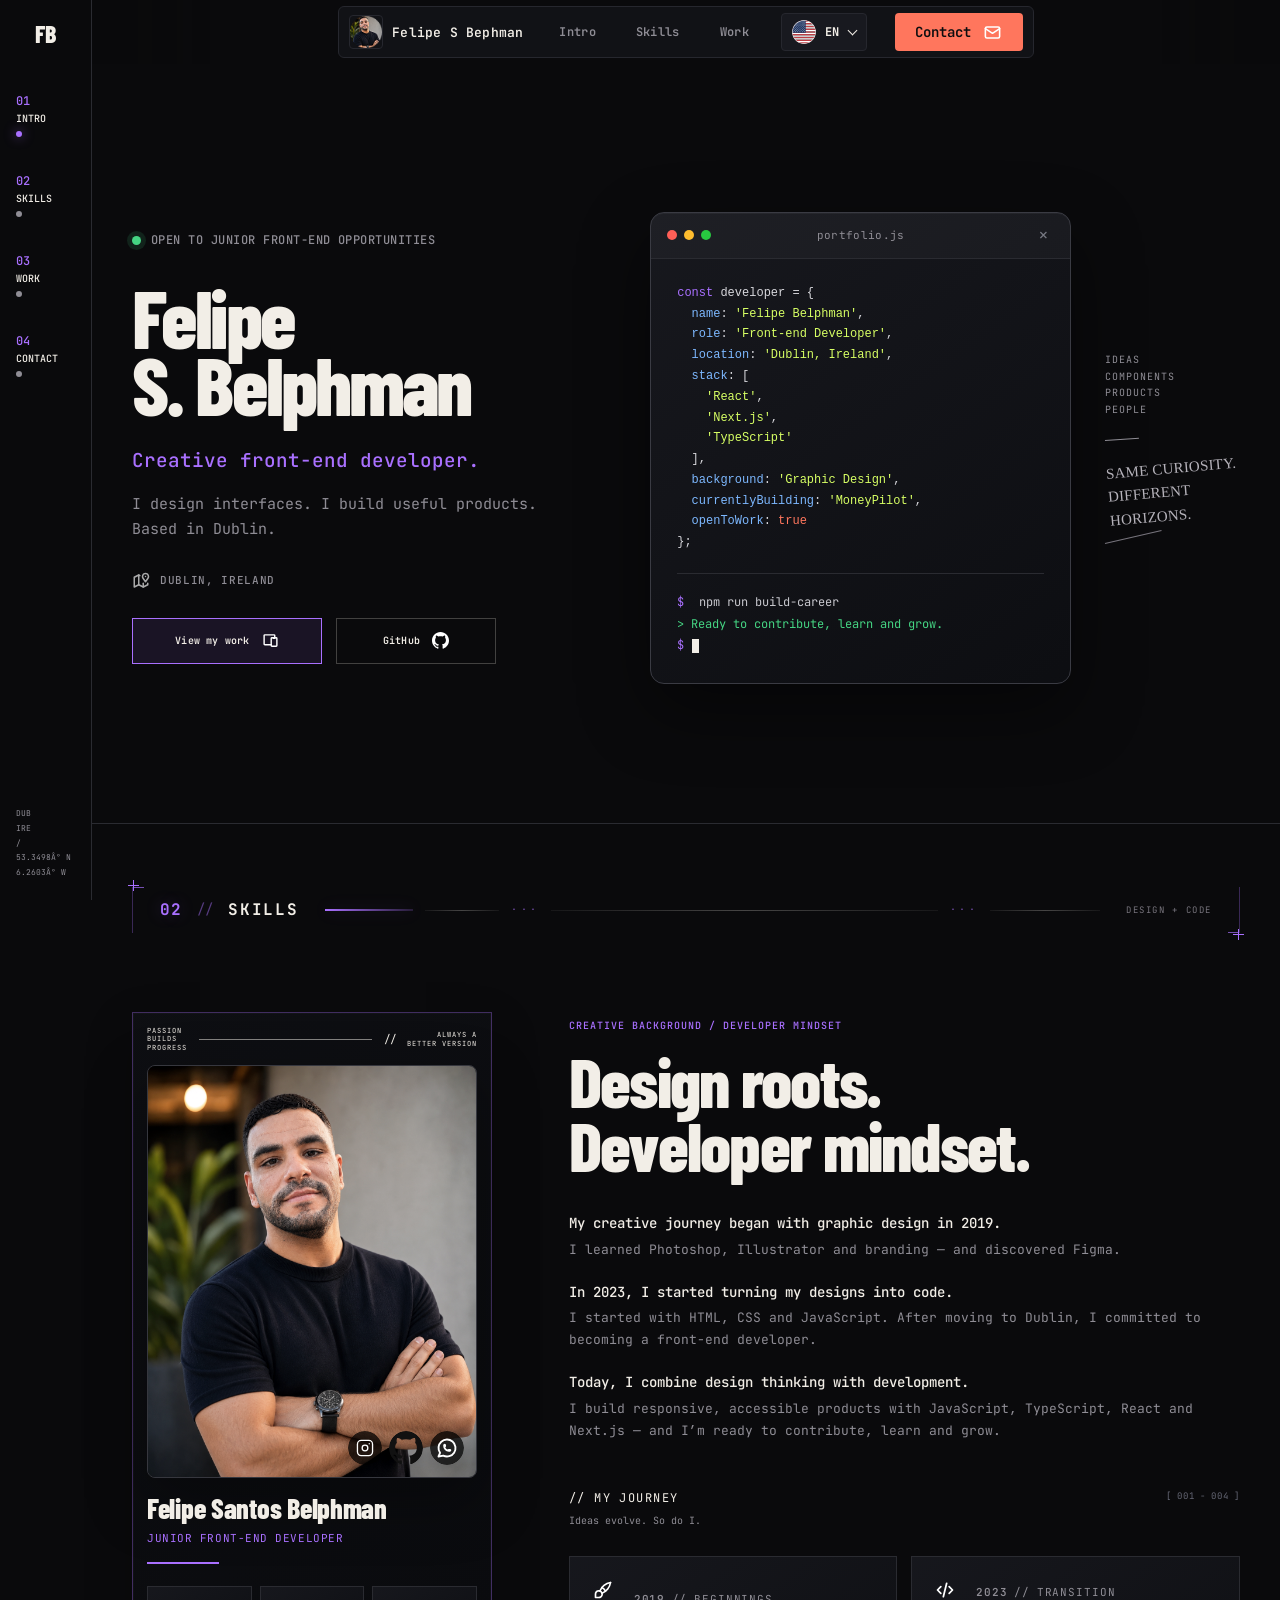
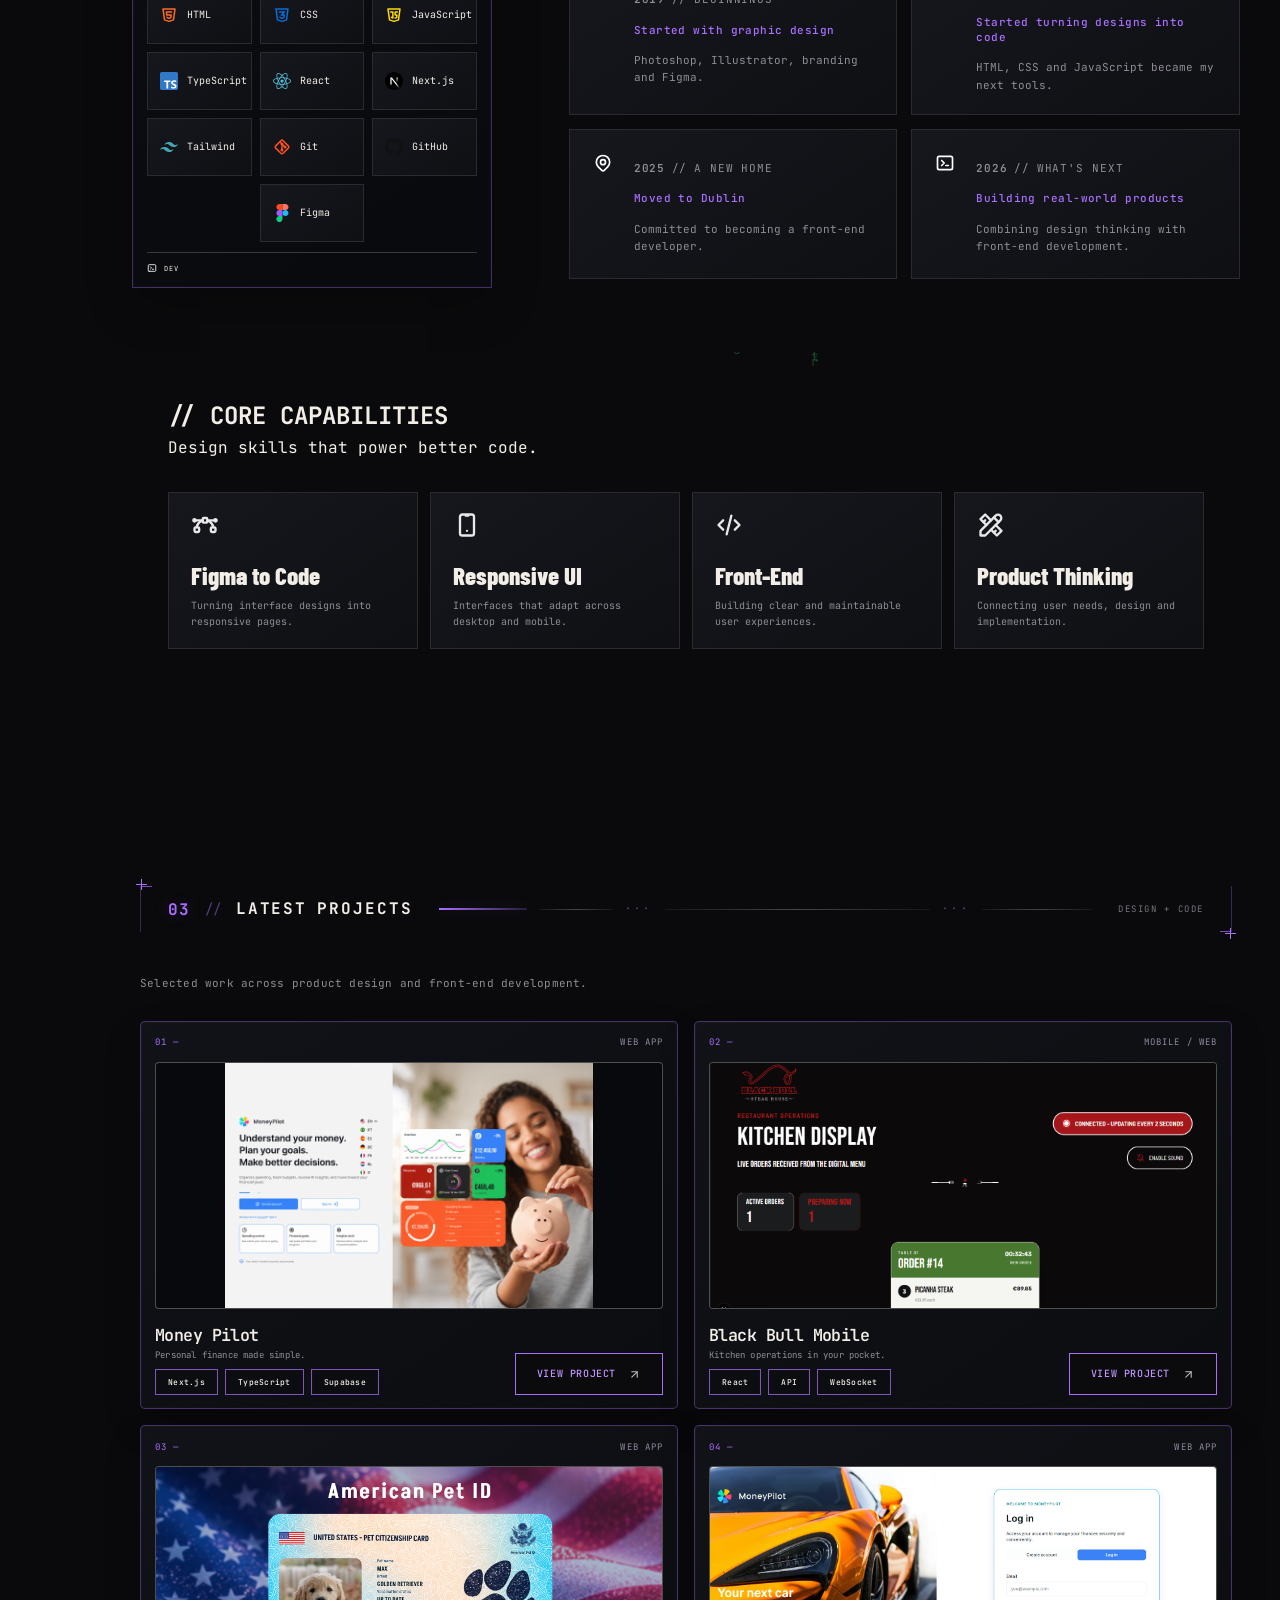
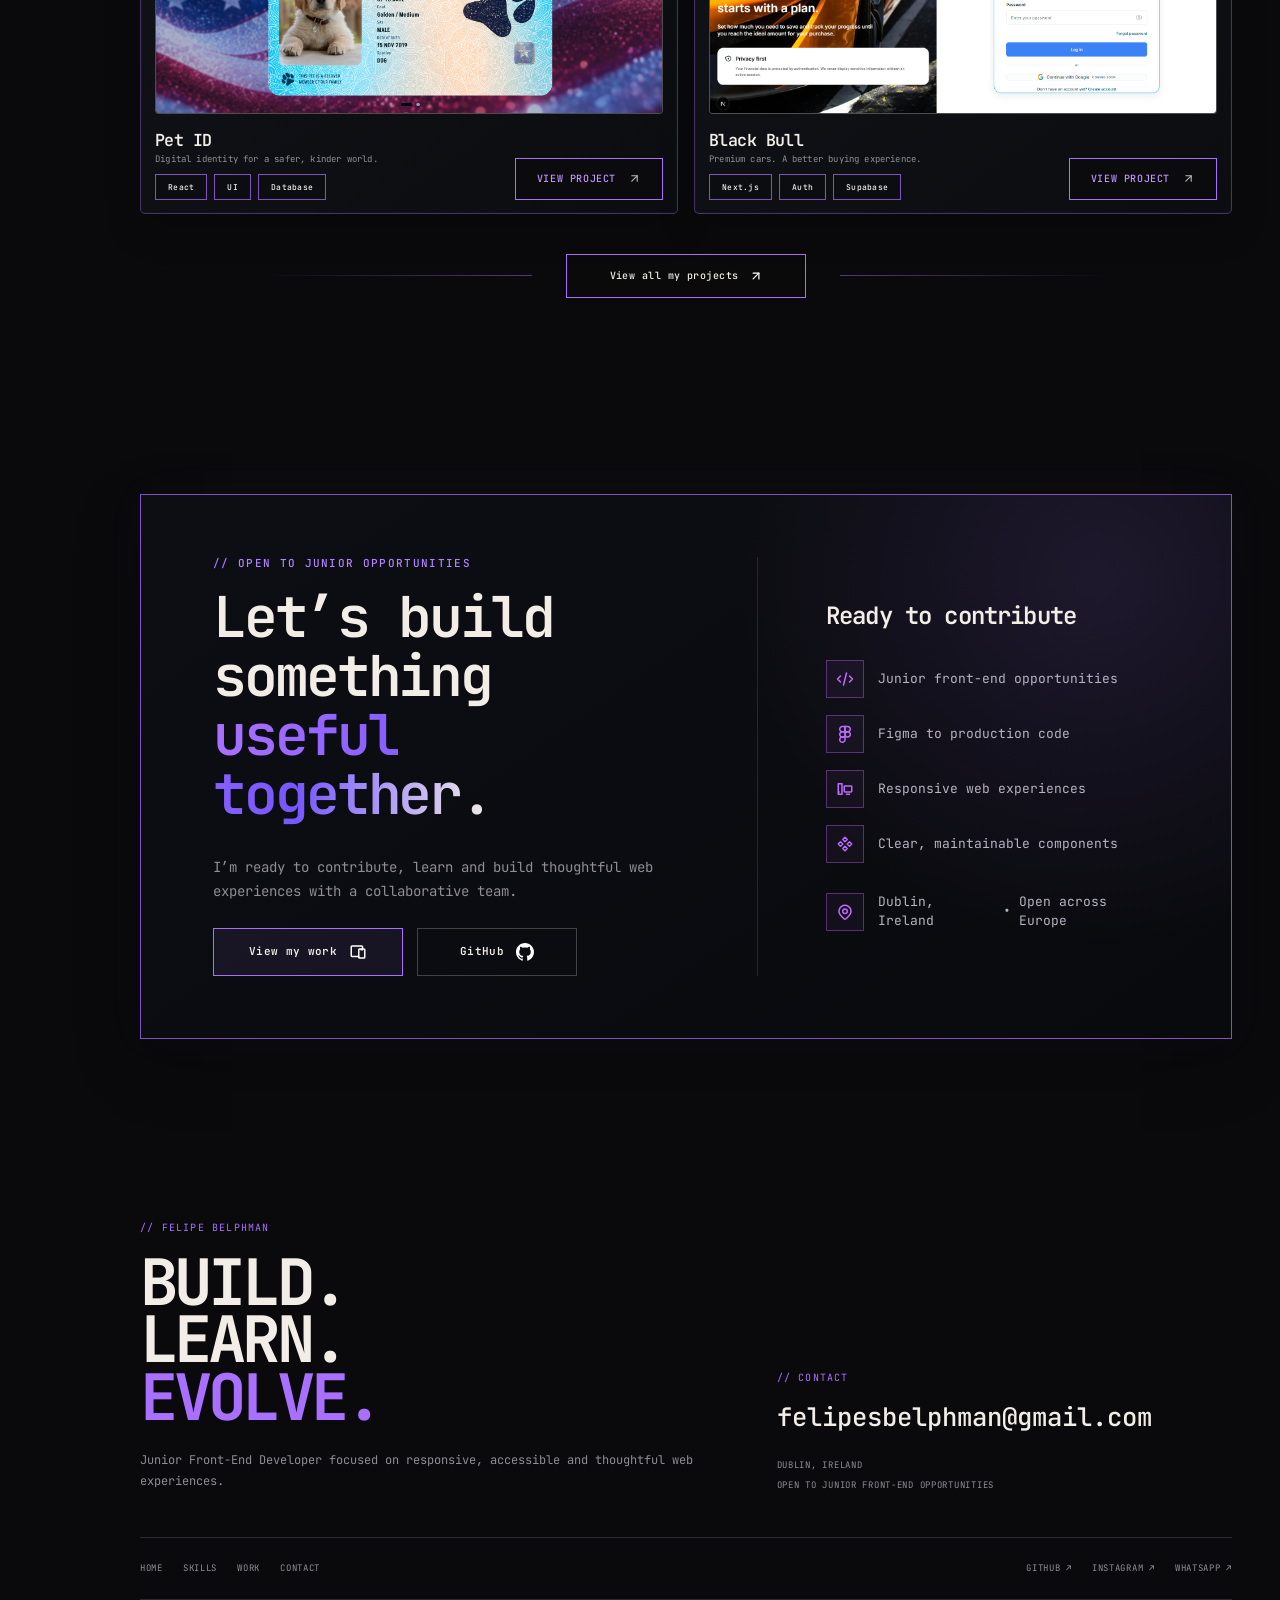
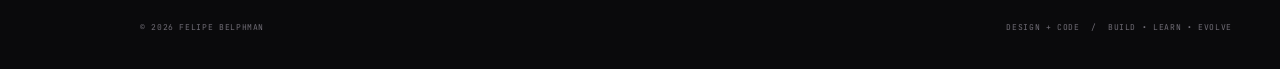
==== commit 914dd95f: "feat: redesign portfolio with developer theme" ====
--- a/index.html
+++ b/index.html
@@ -6,7 +6,7 @@
     <meta name="viewport" content="width=device-width, initial-scale=1.0">
     <title data-i18n="homePage.meta.title">Felipe S Bephman | Front-end Developer</title>
     <meta name="description" data-i18n-content="homePage.meta.description"
-        content="Felipe’s front-end development portfolio: selected projects, skills and contact information.">
+        content="Felipeâ€™s front-end development portfolio: selected projects, skills and contact information.">
     <link rel="preconnect" href="https://fonts.googleapis.com">
     <link rel="preconnect" href="https://fonts.gstatic.com" crossorigin>
 
@@ -20,7 +20,7 @@
 
 <body class="portfolio-terminal">
     <aside class="dev-rail" aria-label="Portfolio sections">
-        <a class="dev-rail__brand" href="#home" aria-label="Felipe Belphman — Home">
+        <a class="dev-rail__brand" href="#home" aria-label="Felipe Belphman â€” Home">
             FB
         </a>
 
@@ -54,10 +54,20 @@
             <span>DUB</span>
             <span>IRE</span>
             <span>/</span>
-            <span>53.3498° N</span>
-            <span>6.2603° W</span>
+            <span>53.3498Â° N</span>
+            <span>6.2603Â° W</span>
         </p>
     </aside>
+    <canvas
+        class="dev-matrix-side dev-matrix-side--left"
+        aria-hidden="true"
+    ></canvas>
+
+    <canvas
+        class="dev-matrix-side dev-matrix-side--right"
+        aria-hidden="true"
+    ></canvas>
+
     <header class="site-header">
 
         <nav class="navigation" aria-label="Main navigation" data-i18n-aria-label="common.navigation.main">
@@ -71,25 +81,18 @@
                 <img src="assets/images/menu-icon.svg" alt="" aria-hidden="true">
             </button>
             <ul class="navigation__menu" id="navigation-menu">
+                                <li>
+                    <a href="#home">Intro</a>
+                </li>
+
+                <li>
+                    <a href="#skills" data-i18n="nav.skills">Skills</a>
+                </li>
+
                 <li>
                     <a href="#work" data-i18n="nav.work">Work</a>
                 </li>
 
-                <li>
-                    <a href="#skills" data-i18n="nav.skills">Skills</a>
-                </li>
-
-                <li>
-                    <a href="#about" data-i18n="nav.about">About</a>
-                </li>
-
-                <li>
-                    <a href="#how-i-work" data-i18n="nav.howIWork">How I Work</a>
-                </li>
-
-                <li>
-                    <a href="#faq" data-i18n="nav.faq">FAQ</a>
-                </li>
 
                 <li class="language-switcher">
                     <button class="language-switcher__trigger" type="button" aria-label="Select language"
@@ -126,7 +129,7 @@
                                 <img class="language-switcher__flag" src="assets/images/flags/flag-pt-br.svg" alt=""
                                     aria-hidden="true">
 
-                                <span>Português</span>
+                                <span>PortuguÃªs</span>
                             </span>
 
                             <span class="language-switcher__option-code">
@@ -140,7 +143,7 @@
                                 <img class="language-switcher__flag" src="assets/images/flags/flag-es.svg" alt=""
                                     aria-hidden="true">
 
-                                <span>Español</span>
+                                <span>EspaÃ±ol</span>
                             </span>
 
                             <span class="language-switcher__option-code">
@@ -174,8 +177,51 @@
     <main>
         <section class="dev-hero" id="home" aria-labelledby="dev-hero-title">
     <div class="dev-hero__section-header">
-        <span>01 &mdash; INTRO</span>
-        <span>// FRONT-END DEVELOPER</span>
+
+        <span class="dev-hero__section-label">
+            01 &mdash; INTRO
+        </span>
+
+        <nav
+            class="dev-hero__languages"
+            aria-label="Language selector"
+        >
+            <button
+                type="button"
+                class="dev-hero__language"
+                data-language="en"
+                aria-pressed="true"
+            >
+                EN
+            </button>
+
+            <span aria-hidden="true">/</span>
+
+            <button
+                type="button"
+                class="dev-hero__language"
+                data-language="pt-BR"
+                aria-pressed="false"
+            >
+                PT
+            </button>
+
+            <span aria-hidden="true">/</span>
+
+            <button
+                type="button"
+                class="dev-hero__language"
+                data-language="es"
+                aria-pressed="false"
+            >
+                ES
+            </button>
+        </nav>
+
+        <span class="dev-hero__section-role">
+            // FRONT-END DEVELOPER
+        </span>
+
     </div>
 
     <div class="dev-hero__layout">
@@ -206,6 +252,34 @@
                 <img src="assets/images/location-icon.svg" alt="" aria-hidden="true">
                 <span>Dublin, Ireland</span>
             </p>
+
+            <div class="dev-hero__actions">
+                <a
+                    class="dev-hero__action dev-hero__action--work"
+                    href="#work"
+                >
+                    <span>View my work</span>
+                    <img
+                        src="assets/images/cta-devices-icon.svg"
+                        alt=""
+                        aria-hidden="true"
+                    >
+                </a>
+
+                <a
+                    class="dev-hero__action dev-hero__action--github"
+                    href="https://github.com/felipesbelphman-web"
+                    target="_blank"
+                    rel="noopener noreferrer"
+                >
+                    <span>GitHub</span>
+                    <img
+                        src="assets/images/github-icon.svg"
+                        alt=""
+                        aria-hidden="true"
+                    >
+                </a>
+            </div>
         </div>
 
         <div class="dev-terminal" aria-label="Developer information displayed as JavaScript code">
@@ -276,680 +350,690 @@
     </div>
 </section>
 
-        <section class="technology-slider" aria-label="My daily technology stack"
-            data-i18n-aria-label="stack.ariaLabel">
-            <div class="technology-slider__intro">
-                <p class="technology-slider__eyebrow">
-                    <img class="technology-slider__status-dot" src="assets/images/stack-status.svg" alt=""
-                        aria-hidden="true">
-                    <span data-i18n="stack.eyebrow">
-                        MY DAILY STACK
+        <section class="dev-skills" id="skills" aria-labelledby="dev-skills-title">
+    <span class="dev-skills__about-anchor" id="about" aria-hidden="true"></span>
+
+    <div class="dev-skills__section-header dev-section-band">
+
+        <span class="dev-section-band__corner dev-section-band__corner--left" aria-hidden="true"></span>
+
+        <div class="dev-skills__section-title">
+            <span class="dev-skills__section-index">02</span>
+            <span class="dev-skills__section-slash">//</span>
+            <span class="dev-skills__section-name">SKILLS</span>
+        </div>
+
+        <div class="dev-section-band__line" aria-hidden="true">
+            <span class="dev-section-band__accent"></span>
+            <span class="dev-section-band__segment"></span>
+            <span class="dev-section-band__dots">···</span>
+            <span class="dev-section-band__stretch"></span>
+            <span class="dev-section-band__dots">···</span>
+            <span class="dev-section-band__segment"></span>
+        </div>
+
+        <span class="dev-skills__section-meta">
+            DESIGN + CODE
+        </span>
+
+        <span class="dev-section-band__corner dev-section-band__corner--right" aria-hidden="true"></span>
+
+    </div>
+
+    <div class="dev-skills__layout">
+        <div class="dev-skills__profile">
+                        <div class="dev-skills__profile-card">
+                <div class="dev-skills__profile-rail" aria-hidden="true">
+                    <div class="dev-skills__profile-rail-copy dev-skills__profile-rail-copy--left">
+                        <span>PASSION</span>
+                        <span>BUILDS</span>
+                        <span>PROGRESS</span>
+                    </div>
+
+                    <div class="dev-skills__profile-rail-line"></div>
+
+                    <div class="dev-skills__profile-rail-slash">//</div>
+
+                    <div class="dev-skills__profile-rail-copy dev-skills__profile-rail-copy--right">
+                        <span>ALWAYS A</span>
+                        <span>BETTER VERSION</span>
+                    </div>
+                </div>
+                <div class="about__photo-wrapper">
+                <img
+                    class="about__photo"
+                    src="assets/images/about-photo.png"
+                    alt="Felipe Santos Belphman"
+                >
+
+                <div
+                    class="about__socials"
+                    aria-label="Social media links"
+                    data-i18n-aria-label="about.socialLinks"
+                >
+                    <a
+                        href="https://www.instagram.com/felipesantosbelphman"
+                        target="_blank"
+                        rel="noopener noreferrer"
+                        aria-label="Visit Felipe Instagram profile"
+                    >
+                        <img
+                            src="assets/images/instagram-icon.svg"
+                            alt=""
+                            aria-hidden="true"
+                        >
+                    </a>
+
+                    <a
+                        href="https://github.com/felipesbelphman-web"
+                        target="_blank"
+                        rel="noopener noreferrer"
+                        aria-label="Visit Felipe GitHub profile"
+                    >
+                        <img
+                            src="assets/images/github-icon.svg"
+                            alt=""
+                            aria-hidden="true"
+                        >
+                    </a>
+
+                    <a
+                        href="https://wa.me/353896028494?text=Hello%20Felipe%2C%20I%20found%20your%20portfolio%20and%20would%20like%20to%20talk."
+                        target="_blank"
+                        rel="noopener noreferrer"
+                        aria-label="Message Felipe on WhatsApp"
+                        data-i18n-aria-label="about.whatsappLabel"
+                    >
+                        <img
+                            src="assets/images/whatsapp-icon.svg"
+                            alt=""
+                            aria-hidden="true"
+                        >
+                    </a>
+                </div>
+            </div>
+
+            <div class="dev-skills__identity">
+                <h3>Felipe Santos Belphman</h3>
+
+                <p data-i18n="about.role">
+                    Junior Front-End Developer
+                </p>
+            </div>
+                        <div class="dev-skills__tech-grid" aria-label="Technology stack">
+                <div class="dev-skills__tech-item">
+                    <img src="assets/images/skills-html5-logo.svg" alt="" aria-hidden="true">
+                    <span>HTML</span>
+                </div>
+
+                <div class="dev-skills__tech-item">
+                    <img src="assets/images/skills-css3-logo.svg" alt="" aria-hidden="true">
+                    <span>CSS</span>
+                </div>
+
+                <div class="dev-skills__tech-item">
+                    <img src="assets/images/skills-javascript-logo.svg" alt="" aria-hidden="true">
+                    <span>JavaScript</span>
+                </div>
+
+                <div class="dev-skills__tech-item">
+                    <img src="assets/images/typescript-logo.svg" alt="" aria-hidden="true">
+                    <span>TypeScript</span>
+                </div>
+
+                <div class="dev-skills__tech-item">
+                    <img src="assets/images/react-logo.svg" alt="" aria-hidden="true">
+                    <span>React</span>
+                </div>
+
+                <div class="dev-skills__tech-item">
+                    <img src="assets/images/nextjs-logo.svg" alt="" aria-hidden="true">
+                    <span>Next.js</span>
+                </div>
+
+                <div class="dev-skills__tech-item">
+                    <img src="assets/images/tailwind-logo.svg" alt="" aria-hidden="true">
+                    <span>Tailwind</span>
+                </div>
+
+                <div class="dev-skills__tech-item">
+                    <img src="assets/images/skills-git-logo.svg" alt="" aria-hidden="true">
+                    <span>Git</span>
+                </div>
+
+                <div class="dev-skills__tech-item">
+                    <img src="assets/images/github-icon.svg" alt="" aria-hidden="true">
+                    <span>GitHub</span>
+                </div>
+
+                <div class="dev-skills__tech-item">
+                    <img src="assets/images/figma-logo.svg" alt="" aria-hidden="true">
+                    <span>Figma</span>
+                </div>
+            </div>
+                <div class="dev-skills__profile-footer">
+                    <div class="dev-skills__profile-footer-dev">
+                        <img
+                            src="assets/images/terminal.svg"
+                            alt=""
+                            aria-hidden="true"
+                        >
+                        <span>DEV</span>
+                    </div>
+
+                    <span class="dev-skills__profile-footer-motto">
+                        BUILD • LEARN • EVOLVE
+                    </span>
+                </div>
+            </div>
+</div>
+
+        <div class="dev-skills__content">
+            <p class="dev-skills__eyebrow">
+                CREATIVE BACKGROUND / DEVELOPER MINDSET
+            </p>
+
+            <h2 class="dev-skills__title" id="dev-skills-title">
+                Design roots.<br>
+                Developer mindset.
+            </h2>
+
+            <div class="dev-skills__story">
+                <p>
+                    <span
+                        class="dev-skills__story-highlight"
+                        data-i18n="about.summaryOneHighlight"
+                    >
+                        My creative journey began with graphic design in 2019.
+                    </span>
+
+                    <span data-i18n="about.summaryOneMuted">
+                        I learned Photoshop, Illustrator and branding â€” and discovered Figma.
                     </span>
                 </p>
 
-                <p class="technology-slider__title">
-                    <img src="assets/images/tools-icon.svg" alt="" aria-hidden="true">
-                    <span data-i18n="stack.title">
-                        Tools I use to build useful products
+                <p>
+                    <span
+                        class="dev-skills__story-highlight"
+                        data-i18n="about.summaryTwoHighlight"
+                    >
+                        In 2023, I started turning my designs into code.
+                    </span>
+
+                    <span data-i18n="about.summaryTwoMuted">
+                        I started with HTML, CSS and JavaScript. After moving to Dublin,
+                        I committed to becoming a front-end developer.
                     </span>
                 </p>
-            </div>
-
-            <div class="technology-slider__viewport">
-                <div class="technology-slider__track">
-                    <div class="technology-slider__group">
-                        <div class="technology-slider__item">
-                            <img src="assets/images/nextjs-logo.svg" alt="" aria-hidden="true">
-                            <span>Next.js</span>
-                        </div>
-
-                        <div class="technology-slider__item">
-                            <img src="assets/images/react-logo.svg" alt="" aria-hidden="true">
-                            <span>React</span>
-                        </div>
-
-                        <div class="technology-slider__item">
-                            <img src="assets/images/typescript-logo.svg" alt="" aria-hidden="true">
-                            <span>TypeScript</span>
-                        </div>
-
-                        <div class="technology-slider__item">
-                            <img src="assets/images/tailwind-logo.svg" alt="" aria-hidden="true">
-                            <span>Tailwind CSS</span>
-                        </div>
+
+                <p>
+                    <span
+                        class="dev-skills__story-highlight"
+                        data-i18n="about.summaryThreeHighlight"
+                    >
+                        Today, I combine design thinking with development.
+                    </span>
+
+                    <span data-i18n="about.summaryThreeMuted">
+                        I build responsive, accessible products with JavaScript,
+                        TypeScript, React and Next.js â€” and Iâ€™m ready to contribute,
+                        learn and grow.
+                    </span>
+                </p>
+            </div>
+            <div class="dev-skills__timeline">
+                <div class="dev-skills__timeline-heading">
+                    <div>
+                        <p class="dev-skills__timeline-label">
+                            // MY JOURNEY
+                        </p>
+                        <p class="dev-skills__timeline-intro">
+                            Ideas evolve. So do I.
+                        </p>
                     </div>
 
-                    <div class="technology-slider__item">
-                        <img src="assets/images/figma-logo.svg" alt="" aria-hidden="true">
-                        <span>Figma</span>
-                    </div>
-
-                    <div class="technology-slider__item">
-                        <img src="assets/images/framer-logo.svg" alt="" aria-hidden="true">
-                        <span>Framer</span>
-                    </div>
-
-                    <div class="technology-slider__group" aria-hidden="true">
-                        <div class="technology-slider__item">
-                            <img src="assets/images/nextjs-logo.svg" alt="">
-                            <span>Next.js</span>
-                        </div>
-
-                        <div class="technology-slider__item">
-                            <img src="assets/images/react-logo.svg" alt="">
-                            <span>React</span>
-                        </div>
-
-                        <div class="technology-slider__item">
-                            <img src="assets/images/typescript-logo.svg" alt="">
-                            <span>TypeScript</span>
-                        </div>
-
-                        <div class="technology-slider__item">
-                            <img src="assets/images/tailwind-logo.svg" alt="">
-                            <span>Tailwind CSS</span>
-                        </div>
-                    </div>
-                </div>
-            </div>
-        </section>
-        <section class="projects" id="work" aria-labelledby="projects-title">
-            <div class="projects__container">
-                <h2 class="projects__title" id="projects-title">
-                    <span class="projects__title-word" data-i18n="projects.titleWordOne">
-                        Latest
+                    <span class="dev-skills__timeline-count">
+                        [ 001 - 004 ]
                     </span>
-
-                    <span class="projects__title-word" data-i18n="projects.titleWordTwo">
-                        Projects
-                    </span>
-                </h2>
-
-                <div class="projects__grid">
-                    <article class="project-card">
+                </div>
+
+                <ol>
+                    <li>
+                        <div class="dev-skills__timeline-step" aria-hidden="true">
+                            <span>1</span>
+                        </div>
+
+                        <div class="dev-skills__timeline-copy">
+                            <div class="dev-skills__timeline-meta">
+                                <span class="dev-skills__timeline-year-inline">2019</span>
+                                <span class="dev-skills__timeline-meta-separator">//</span>
+                                <span class="dev-skills__timeline-kicker">BEGINNINGS</span>
+                            </div>
+
+                            <strong class="dev-skills__timeline-title">
+                                Started with graphic design
+                            </strong>
+
+                            <span class="dev-skills__timeline-description">
+                                Photoshop, Illustrator, branding and Figma.
+                            </span>
+
+                            <div class="dev-skills__timeline-card-icon">
+                                <img src="assets/images/brush.svg" alt="" aria-hidden="true">
+                            </div>
+                        </div>
+                    </li>
+
+                    <li>
+                        <div class="dev-skills__timeline-step" aria-hidden="true">
+                            <span>2</span>
+                        </div>
+
+                        <div class="dev-skills__timeline-copy">
+                            <div class="dev-skills__timeline-meta">
+                                <span class="dev-skills__timeline-year-inline">2023</span>
+                                <span class="dev-skills__timeline-meta-separator">//</span>
+                                <span class="dev-skills__timeline-kicker">TRANSITION</span>
+                            </div>
+
+                            <strong class="dev-skills__timeline-title">
+                                Started turning designs into code
+                            </strong>
+
+                            <span class="dev-skills__timeline-description">
+                                HTML, CSS and JavaScript became my next tools.
+                            </span>
+
+                            <div class="dev-skills__timeline-card-icon">
+                                <img src="assets/images/code.svg" alt="" aria-hidden="true">
+                            </div>
+                        </div>
+                    </li>
+
+                    <li>
+                        <div class="dev-skills__timeline-step" aria-hidden="true">
+                            <span>3</span>
+                        </div>
+
+                        <div class="dev-skills__timeline-copy">
+                            <div class="dev-skills__timeline-meta">
+                                <span class="dev-skills__timeline-year-inline">2025</span>
+                                <span class="dev-skills__timeline-meta-separator">//</span>
+                                <span class="dev-skills__timeline-kicker">A NEW HOME</span>
+                            </div>
+
+                            <strong class="dev-skills__timeline-title">
+                                Moved to Dublin
+                            </strong>
+
+                            <span class="dev-skills__timeline-description">
+                                Committed to becoming a front-end developer.
+                            </span>
+
+                            <div class="dev-skills__timeline-card-icon">
+                                <img src="assets/images/location-marker.svg" alt="" aria-hidden="true">
+                            </div>
+                        </div>
+                    </li>
+
+                    <li>
+                        <div class="dev-skills__timeline-step" aria-hidden="true">
+                            <span>4</span>
+                        </div>
+
+                        <div class="dev-skills__timeline-copy">
+                            <div class="dev-skills__timeline-meta">
+                                <span class="dev-skills__timeline-year-inline">2026</span>
+                                <span class="dev-skills__timeline-meta-separator">//</span>
+                                <span class="dev-skills__timeline-kicker">WHAT'S NEXT</span>
+                            </div>
+
+                            <strong class="dev-skills__timeline-title">
+                                Building real-world products
+                            </strong>
+
+                            <span class="dev-skills__timeline-description">
+                                Combining design thinking with front-end development.
+                            </span>
+
+                            <div class="dev-skills__timeline-card-icon">
+                                <img src="assets/images/terminal.svg" alt="" aria-hidden="true">
+                            </div>
+                        </div>
+                    </li>
+                </ol>
+            </div>
+</div>
+    </div>
+
+
+    <section class="dev-skills__capabilities-section" aria-labelledby="core-capabilities-title">
+        <canvas
+            class="dev-skills__matrix"
+            aria-hidden="true"
+        ></canvas>
+        <div class="dev-skills__capabilities-heading">
+            <h2 id="core-capabilities-title">
+                // CORE CAPABILITIES
+            </h2>
+
+            <p>
+                Design skills that power better code.
+            </p>
+        </div>
+
+        <div class="dev-skills__capabilities">
+                <article>
+                    <img
+                        src="assets/images/capability-figma-code.svg"
+                        alt=""
+                        aria-hidden="true"
+                    >
+
+                    <h3>Figma to Code</h3>
+                    <p>Turning interface designs into responsive pages.</p>
+                </article>
+
+                <article>
+                    <img
+                        src="assets/images/capability-responsive-ui.svg"
+                        alt=""
+                        aria-hidden="true"
+                    >
+
+                    <h3>Responsive UI</h3>
+                    <p>Interfaces that adapt across desktop and mobile.</p>
+                </article>
+
+                <article>
+                    <img
+                        src="assets/images/capability-front-end.svg"
+                        alt=""
+                        aria-hidden="true"
+                    >
+
+                    <h3>Front-End</h3>
+                    <p>Building clear and maintainable user experiences.</p>
+                </article>
+
+                <article>
+                    <img
+                        src="assets/images/capability-product-thinking.svg"
+                        alt=""
+                        aria-hidden="true"
+                    >
+
+                    <h3>Product Thinking</h3>
+                    <p>Connecting user needs, design and implementation.</p>
+                </article>
+            </div>
+    </section>
+    
+</section>
+        <section class="projects dev-projects" id="work" aria-labelledby="projects-title">
+            <div class="projects__container dev-projects__container">
+
+                <header class="dev-projects__header dev-section-band dev-projects__section-band">
+
+    <span class="dev-section-band__corner dev-section-band__corner--left" aria-hidden="true"></span>
+
+    <div class="dev-projects__section-title">
+        <span class="dev-projects__section-index">03</span>
+        <span class="dev-projects__section-slash">//</span>
+
+        <h2 id="projects-title">
+            <span data-i18n="projects.titleWordOne">Latest</span>
+            <span data-i18n="projects.titleWordTwo">Projects</span>
+        </h2>
+    </div>
+
+    <div class="dev-section-band__line" aria-hidden="true">
+        <span class="dev-section-band__accent"></span>
+        <span class="dev-section-band__segment"></span>
+        <span class="dev-section-band__dots">···</span>
+        <span class="dev-section-band__stretch"></span>
+        <span class="dev-section-band__dots">···</span>
+        <span class="dev-section-band__segment"></span>
+    </div>
+
+    <span class="dev-projects__section-meta">
+        DESIGN + CODE
+    </span>
+
+    <span class="dev-section-band__corner dev-section-band__corner--right" aria-hidden="true"></span>
+
+</header>
+
+<p class="dev-projects__subtitle">
+    Selected work across product design and front-end development.
+</p>
+
+                <div class="projects__grid dev-projects__grid">
+
+                    <article class="project-card dev-project-card">
+                        <div class="dev-project-card__meta">
+                            <span>01 —</span>
+                            <span>WEB APP</span>
+                        </div>
+
                         <div class="project-card__preview">
-                            <img src="assets/images/project-moneypilot.png"
-                                alt="MoneyPilot financial dashboard interface"
-                                data-i18n-alt="moneyPilotPage.images.interface">
+                            <video
+                                class="dev-project-card__video"
+                                autoplay
+                                muted
+                                loop
+                                playsinline
+                                preload="metadata"
+                                poster="assets/images/project-moneypilot.png"
+                                aria-label="MoneyPilot interface preview"
+                            >
+                                <source
+                                    src="assets/videos/moneypilot-auth-navigation-slow-loop-1920x864.mp4"
+                                    type="video/mp4"
+                                >
+                            </video>
                         </div>
 
                         <div class="project-card__footer">
-                            <h3 class="project-card__title">Money Pilot</h3>
+                            <div class="dev-project-card__info">
+                                <h3 class="project-card__title">
+                                    Money Pilot
+                                </h3>
+
+                                <p class="dev-project-card__description">
+                                    Personal finance made simple.
+                                </p>
+
+                                <div class="dev-project-card__stack" aria-label="Technologies used">
+                                    <span>Next.js</span>
+                                    <span>TypeScript</span>
+                                    <span>Supabase</span>
+                                </div>
+                            </div>
 
                             <a class="project-card__link" href="./moneypilot.html">
                                 <span data-i18n="projects.viewProject">
                                     View Project
                                 </span>
-                                <img src="assets/images/arrow-up-right.svg" alt="" aria-hidden="true">
+
+                                <img
+                                    src="assets/images/arrow-up-right.svg"
+                                    alt=""
+                                    aria-hidden="true"
+                                >
                             </a>
                         </div>
                     </article>
-                    <article class="project-card">
+
+
+                    <article class="project-card dev-project-card">
+                        <div class="dev-project-card__meta">
+                            <span>02 —</span>
+                            <span>MOBILE / WEB</span>
+                        </div>
+
                         <div class="project-card__preview">
-                            <img src="assets/images/project-black-bull-mobile.png"
+                            <img
+                                src="assets/images/project-black-bull-mobile.png"
                                 alt="Black Bull mobile restaurant interface"
-                                data-i18n-alt="blackBullMobilePage.images.mobile">
+                                data-i18n-alt="blackBullMobilePage.images.mobile"
+                            >
                         </div>
 
                         <div class="project-card__footer">
-                            <h3 class="project-card__title">Black Bull Mobile</h3>
+                            <div class="dev-project-card__info">
+                                <h3 class="project-card__title">
+                                    Black Bull Mobile
+                                </h3>
+
+                                <p class="dev-project-card__description">
+                                    Kitchen operations in your pocket.
+                                </p>
+
+                                <div class="dev-project-card__stack" aria-label="Technologies used">
+                                    <span>React</span>
+                                    <span>API</span>
+                                    <span>WebSocket</span>
+                                </div>
+                            </div>
 
                             <a class="project-card__link" href="./black-bull-mobile.html">
                                 <span data-i18n="projects.viewProject">
                                     View Project
                                 </span>
-                                <img src="assets/images/arrow-up-right.svg" alt="" aria-hidden="true">
+
+                                <img
+                                    src="assets/images/arrow-up-right.svg"
+                                    alt=""
+                                    aria-hidden="true"
+                                >
                             </a>
                         </div>
                     </article>
-                    <article class="project-card">
+
+
+                    <article class="project-card dev-project-card">
+                        <div class="dev-project-card__meta">
+                            <span>03 —</span>
+                            <span>WEB APP</span>
+                        </div>
+
                         <div class="project-card__preview">
-                            <img src="assets/images/project-pet-id.png" alt="Pet ID digital identification interface"
-                                data-i18n-alt="petIdPage.images.interface">
+                            <img
+                                src="assets/images/project-pet-id.png"
+                                alt="Pet ID digital identification interface"
+                                data-i18n-alt="petIdPage.images.interface"
+                            >
                         </div>
 
                         <div class="project-card__footer">
-                            <h3 class="project-card__title">Pet ID</h3>
+                            <div class="dev-project-card__info">
+                                <h3 class="project-card__title">
+                                    Pet ID
+                                </h3>
+
+                                <p class="dev-project-card__description">
+                                    Digital identity for a safer, kinder world.
+                                </p>
+
+                                <div class="dev-project-card__stack" aria-label="Technologies used">
+                                    <span>React</span>
+                                    <span>UI</span>
+                                    <span>Database</span>
+                                </div>
+                            </div>
 
                             <a class="project-card__link" href="./pet-id.html">
                                 <span data-i18n="projects.viewProject">
                                     View Project
                                 </span>
-                                <img src="assets/images/arrow-up-right.svg" alt="" aria-hidden="true">
+
+                                <img
+                                    src="assets/images/arrow-up-right.svg"
+                                    alt=""
+                                    aria-hidden="true"
+                                >
                             </a>
                         </div>
                     </article>
-                    <article class="project-card">
+
+
+                    <article class="project-card dev-project-card">
+                        <div class="dev-project-card__meta">
+                            <span>04 —</span>
+                            <span>WEB APP</span>
+                        </div>
+
                         <div class="project-card__preview">
-                            <img src="assets/images/project-black-bull.png"
+                            <img
+                                src="assets/images/project-black-bull.png"
                                 alt="Black Bull digital restaurant menu interface"
-                                data-i18n-alt="blackBullPage.images.interface">
+                                data-i18n-alt="blackBullPage.images.interface"
+                            >
                         </div>
 
                         <div class="project-card__footer">
-                            <h3 class="project-card__title">Black Bull</h3>
+                            <div class="dev-project-card__info">
+                                <h3 class="project-card__title">
+                                    Black Bull
+                                </h3>
+
+                                <p class="dev-project-card__description">
+                                    Premium cars. A better buying experience.
+                                </p>
+
+                                <div class="dev-project-card__stack" aria-label="Technologies used">
+                                    <span>Next.js</span>
+                                    <span>Auth</span>
+                                    <span>Supabase</span>
+                                </div>
+                            </div>
 
                             <a class="project-card__link" href="./black-bull.html">
                                 <span data-i18n="projects.viewProject">
                                     View Project
                                 </span>
-                                <img src="assets/images/arrow-up-right.svg" alt="" aria-hidden="true">
+
+                                <img
+                                    src="assets/images/arrow-up-right.svg"
+                                    alt=""
+                                    aria-hidden="true"
+                                >
                             </a>
                         </div>
                     </article>
-                </div>
-                <a class="projects__all-link" href="./projects.html">
-                    <span class="projects__all-text" data-i18n="projects.viewAll">
-                        View all my projects
-                    </span>
-
-                    <span class="projects__all-icon" aria-hidden="true">
-                        <img class="projects__all-arrow projects__all-arrow--current"
-                            src="assets/images/arrow-up-right.svg" alt="">
-
-                        <img class="projects__all-arrow projects__all-arrow--next"
-                            src="assets/images/arrow-up-right.svg" alt="">
-                    </span>
-                </a>
+
+                </div>
+
+                <div class="dev-projects__bottom">
+                    <span class="dev-projects__bottom-line" aria-hidden="true"></span>
+
+                    <a class="projects__all-link" href="./projects.html">
+                        <span class="projects__all-text" data-i18n="projects.viewAll">
+                            View all my projects
+                        </span>
+
+                        <span class="projects__all-icon" aria-hidden="true">
+                            <img
+                                class="projects__all-arrow projects__all-arrow--current"
+                                src="assets/images/arrow-up-right.svg"
+                                alt=""
+                            >
+
+                            <img
+                                class="projects__all-arrow projects__all-arrow--next"
+                                src="assets/images/arrow-up-right.svg"
+                                alt=""
+                            >
+                        </span>
+                    </a>
+
+                    <span class="dev-projects__bottom-line" aria-hidden="true"></span>
+                </div>
+
             </div>
         </section>
-        <section class="skills" id="skills" aria-labelledby="skills-title">
-            <div class="skills__container">
-                <div class="skills__intro">
-                    <h2 class="skills__title" id="skills-title">
-                        <span class="skills__title-muted" data-i18n="skills.titleLineOne">
-                            Skills I use
-                        </span>
-
-                        <span data-i18n="skills.titleLineTwo">
-                            to build useful
-                        </span>
-
-                        <span data-i18n="skills.titleLineThree">
-                            web products
-                        </span>
-                    </h2>
-
-                    <div class="skills__stack">
-                        <h3 class="skills__stack-title" data-i18n="skills.stackTitle">
-                            My tech stack
-                        </h3>
-                        <div class="skills__logos">
-                            <div class="skills__logos-track">
-                                <div class="skills__logos-group">
-                                    <div class="skills__logo-tile">
-                                        <img src="assets/images/figma-logo.svg" alt="Figma">
-                                    </div>
-
-                                    <div class="skills__logo-tile">
-                                        <img src="assets/images/framer-logo.svg" alt="Framer">
-                                    </div>
-
-                                    <div class="skills__logo-tile">
-                                        <img src="assets/images/github-icon.svg" alt="GitHub">
-                                    </div>
-
-                                    <div class="skills__logo-tile">
-                                        <img src="assets/images/skills-git-logo.svg" alt="Git">
-                                    </div>
-
-                                    <div class="skills__logo-tile">
-                                        <img src="assets/images/react-logo.svg" alt="React">
-                                    </div>
-
-                                    <div class="skills__logo-tile">
-                                        <img src="assets/images/nextjs-logo.svg" alt="Next.js">
-                                    </div>
-
-                                    <div class="skills__logo-tile">
-                                        <img src="assets/images/skills-html5-logo.svg" alt="HTML5">
-                                    </div>
-
-                                    <div class="skills__logo-tile">
-                                        <img src="assets/images/skills-javascript-logo.svg" alt="JavaScript">
-                                    </div>
-
-                                    <div class="skills__logo-tile">
-                                        <img src="assets/images/tailwind-logo.svg" alt="Tailwind CSS">
-                                    </div>
-
-                                    <div class="skills__logo-tile">
-                                        <img src="assets/images/skills-css3-logo.svg" alt="CSS3">
-                                    </div>
-                                </div>
-                            </div>
-                        </div>
-
-                    </div>
-                </div>
-
-                <div class="skills__capabilities">
-                    <div class="skills__capability">
-                        <div class="skills__capability-icon">
-                            <img src="assets/images/skills-code-icon.svg" alt="" aria-hidden="true">
-                        </div>
-
-                        <p data-i18n="skills.frontEnd">
-                            Front-end Development
-                        </p>
-                    </div>
-
-                    <div class="skills__capability">
-                        <div class="skills__capability-icon">
-                            <img src="assets/images/skills-mobile-icon.svg" alt="" aria-hidden="true">
-                        </div>
-
-                        <p data-i18n="skills.responsiveApps">
-                            Responsive Web Apps
-                        </p>
-                    </div>
-
-                    <div class="skills__capability">
-                        <div class="skills__capability-icon">
-                            <img src="assets/images/skills-desktop-icon.svg" alt="" aria-hidden="true">
-                        </div>
-
-                        <p data-i18n="skills.landingPages">
-                            Landing Pages
-                        </p>
-                    </div>
-
-                    <div class="skills__capability">
-                        <div class="skills__capability-icon">
-                            <img src="assets/images/skills-database-icon.svg" alt="" aria-hidden="true">
-                        </div>
-
-                        <p data-i18n="skills.apiIntegration">
-                            API Integration
-                        </p>
-                    </div>
-
-                    <div class="skills__capability">
-                        <div class="skills__capability-icon">
-                            <img src="assets/images/skills-dashboard-icon.svg" alt="" aria-hidden="true">
-                        </div>
-
-                        <p data-i18n="skills.dashboardInterfaces">
-                            Dashboard Interfaces
-                        </p>
-                    </div>
-
-                    <div class="skills__capability">
-                        <div class="skills__capability-icon">
-                            <img src="assets/images/skills-figma-icon.svg" alt="" aria-hidden="true">
-                        </div>
-
-                        <p data-i18n="skills.figmaToCode">
-                            Figma to Code
-                        </p>
-                    </div>
-
-                    <div class="skills__capability">
-                        <div class="skills__capability-icon">
-                            <img src="assets/images/skills-branch-icon.svg" alt="" aria-hidden="true">
-                        </div>
-
-                        <p data-i18n="skills.versionControl">
-                            Version Control
-                        </p>
-                    </div>
-                </div>
-            </div>
-        </section>
-        <section class="about" id="about" aria-labelledby="about-title">
-            <div class="about__container">
-                <h2 class="about__title" id="about-title">
-                    <span class="about__title-muted" data-i18n="about.titleMuted">
-                        Building useful products
-                    </span>
-
-                    <span data-i18n="about.titleStrong">
-                        that solve real problems.
-                    </span>
-                </h2>
-
-                <div class="about__content">
-                    <div class="about__profile">
-                        <div class="about__photo-wrapper">
-                            <img class="about__photo" src="assets/images/about-photo.png" alt="Felipe Santos Belphman">
-
-                            <div class="about__socials" aria-label="Social media links"
-                                data-i18n-aria-label="about.socialLinks">
-                                <a href="https://www.instagram.com/felipesantosbelphman" target="_blank"
-                                    rel="noopener noreferrer" aria-label="Visit Felipe Instagram profile">
-                                    <img src="assets/images/instagram-icon.svg" alt="" aria-hidden="true">
-                                </a>
-
-                                <a href="https://wa.me/353896028494?text=Hello%20Felipe%2C%20I%20found%20your%20portfolio%20and%20would%20like%20to%20talk."
-                                    target="_blank" rel="noopener noreferrer" aria-label="Message Felipe on WhatsApp"
-                                    data-i18n-aria-label="about.whatsappLabel">
-                                    <img src="assets/images/whatsapp-icon.svg" alt="" aria-hidden="true">
-                                </a>
-
-                                <a href="#" aria-label="Dribbble">
-                                    <img src="assets/images/dribbble-icon.svg" alt="" aria-hidden="true">
-                                </a>
-
-                                <a href="#" aria-label="LinkedIn">
-                                    <img src="assets/images/linkedin-icon.svg" alt="" aria-hidden="true">
-                                </a>
-                            </div>
-                        </div>
-
-                        <div class="about__identity">
-                            <h3>Felipe Santos Belphman</h3>
-
-                            <p data-i18n="about.role">
-                                Junior Front-End Developer
-                            </p>
-                        </div>
-
-                        <div class="about__history">
-                            <h3 class="about__history-title" data-i18n="about.historyTitle">
-                                My work history
-                            </h3>
-
-                            <div class="about__history-list">
-                                <div class="about__history-item">
-                                    <strong>2024</strong>
-
-                                    <img src="assets/images/timeline-connector.svg" alt="" aria-hidden="true">
-
-                                    <span data-i18n="about.movedDublin">
-                                        Moved to Dublin
-                                    </span>
-                                </div>
-
-                                <div class="about__history-item">
-                                    <strong>2026</strong>
-
-                                    <img src="assets/images/timeline-connector.svg" alt="" aria-hidden="true">
-
-                                    <span data-i18n="about.buildingProjects">
-                                        Building MoneyPilot &amp; Black Bull Steak House
-                                    </span>
-                                </div>
-
-                                <div class="about__history-item">
-                                    <strong data-i18n="about.now">
-                                        Now
-                                    </strong>
-
-                                    <img src="assets/images/timeline-connector.svg" alt="" aria-hidden="true">
-
-                                    <span data-i18n="about.openOpportunities">
-                                        Open to junior opportunities
-                                    </span>
-                                </div>
-                            </div>
-                        </div>
-                    </div>
-
-                    <div class="about__summary">
-                        <div class="about__text">
-                            <p>
-                                <span class="about__text-highlight" data-i18n="about.summaryOneHighlight">
-                                    My creative journey began with graphic design in 2019.
-                                </span>
-
-                                <span class="about__text-muted" data-i18n="about.summaryOneMuted">
-                                    I learned Photoshop, Illustrator and branding — and discovered Figma.
-                                </span>
-                            </p>
-
-                            <p>
-                                <span class="about__text-highlight" data-i18n="about.summaryTwoHighlight">
-                                    In 2023, I started turning my designs into code.
-                                </span>
-
-                                <span class="about__text-muted" data-i18n="about.summaryTwoMuted">
-                                    I started with HTML, CSS and JavaScript. After moving to Dublin, I committed to
-                                    becoming a front-end developer.
-                                </span>
-                            </p>
-
-                            <p>
-                                <span class="about__text-highlight" data-i18n="about.summaryThreeHighlight">
-                                    Today, I combine design thinking with development.
-                                </span>
-
-                                <span class="about__text-muted" data-i18n="about.summaryThreeMuted">
-                                    I build responsive, accessible products with JavaScript, TypeScript, React and
-                                    Next.js — and I’m ready to contribute, learn and grow.
-                                </span>
-                            </p>
-                        </div>
-
-                        <img class="about__signature" src="assets/images/about-signature.png"
-                            alt="Felipe S Belphman signature" data-i18n-alt="common.images.signature">
-                    </div>
-                </div>
-            </div>
-        </section>
-        <section class="work-process" id="how-i-work" aria-labelledby="work-process-title">
-            <div class="work-process__container">
-                <header class="work-process__header">
-                    <h2 class="work-process__title" id="work-process-title">
-                        <span class="work-process__title-muted" data-i18n="workProcess.titleMuted">
-                            From an idea.
-                        </span>
-
-                        <span data-i18n="workProcess.titleStrong">
-                            To a working product.
-                        </span>
-                    </h2>
-
-                    <p class="work-process__intro">
-                        <span class="work-process__intro-highlight" data-i18n="workProcess.introHighlight">
-                            Clear process, thoughtful execution.
-                        </span>
-
-                        <span data-i18n="workProcess.introText">
-                            I turn Figma designs and product ideas
-                            into responsive, maintainable web experiences.
-                        </span>
-                    </p>
-                </header>
-
-                <div class="work-process__steps">
-                    <article class="work-process__step">
-                        <img class="work-process__step-icon" src="assets/images/process-understand-icon.svg" alt=""
-                            aria-hidden="true">
-
-                        <div class="work-process__step-content">
-                            <h3 data-i18n="workProcess.understandTitle">
-                                Understand
-                            </h3>
-
-                            <p data-i18n="workProcess.understandText">
-                                Learn the goal, the user and the problem
-                                before writing code.
-                            </p>
-                        </div>
-                    </article>
-
-                    <article class="work-process__step">
-                        <img class="work-process__step-icon" src="assets/images/process-build-icon.svg" alt=""
-                            aria-hidden="true">
-
-                        <div class="work-process__step-content">
-                            <h3 data-i18n="workProcess.buildTitle">
-                                Build
-                            </h3>
-
-                            <p data-i18n="workProcess.buildText">
-                                Create responsive interfaces with React,
-                                Next.js and TypeScript.
-                            </p>
-                        </div>
-                    </article>
-
-                    <article class="work-process__step">
-                        <img class="work-process__step-icon" src="assets/images/process-improve-icon.svg" alt=""
-                            aria-hidden="true">
-
-                        <div class="work-process__step-content">
-                            <h3 data-i18n="workProcess.improveTitle">
-                                Improve
-                            </h3>
-
-                            <p data-i18n="workProcess.improveText">
-                                Test, refine and document each decision
-                                as the product grows.
-                            </p>
-                        </div>
-                    </article>
-                </div>
-            </div>
-        </section>
-        <section class="faq" id="faq" aria-labelledby="faq-title">
-            <div class="faq__container">
-                <header class="faq__header">
-                    <p class="faq__eyebrow" data-i18n="faq.eyebrow">
-                        FREQUENTLY ASKED QUESTIONS
-                    </p>
-
-                    <h2 class="faq__title" id="faq-title">
-                        <span class="faq__title-muted" data-i18n="faq.titleMuted">
-                            Your questions
-                        </span>
-
-                        <span data-i18n="faq.titleStrong">
-                            answered.
-                        </span>
-                    </h2>
-                </header>
-
-                <div class="faq__body">
-                    <aside class="faq__contact-card">
-                        <img class="faq__avatar" src="assets/images/faq-avatar.png" alt="Felipe Santos Belphman">
-
-                        <h3 class="faq__contact-title">
-                            <span class="faq__contact-title-muted" data-i18n="faq.contactMuted">
-                                Still not sure?
-                            </span>
-
-                            <span data-i18n="faq.contactStrong">
-                                Book a free discovery call.
-                            </span>
-                        </h3>
-
-                        <div class="faq__contact-content">
-                            <p data-i18n="faq.contactText">
-                                Learn more about how I work and how I can
-                                help you and your business take the next step.
-                            </p>
-
-                            <a class="faq__schedule-button"
-                                href="https://wa.me/353896028494?text=Hello%20Felipe%2C%20I%20found%20your%20portfolio%20and%20would%20like%20to%20talk."
-                                target="_blank" rel="noopener noreferrer" aria-label="Send Felipe a message on WhatsApp"
-                                data-i18n-aria-label="faq.whatsappLabel">
-                                <span data-i18n="faq.sendMessage">
-                                    Send me a message
-                                </span>
-
-                                <img src="assets/images/nav-whatsapp-icon.svg" alt="" aria-hidden="true">
-                            </a>
-                        </div>
-                    </aside>
-
-                    <div class="faq__accordion">
-                        <div class="faq__item faq__item--open">
-                            <button class="faq__question" type="button" aria-expanded="true"
-                                aria-controls="faq-answer-1">
-                                <span data-i18n="faq.questionOne">
-                                    Are you available for a junior front-end role?
-                                </span>
-
-                                <img src="assets/images/faq-collapse-icon.svg" alt="" aria-hidden="true">
-                            </button>
-
-                            <div class="faq__answer" id="faq-answer-1">
-                                <p data-i18n="faq.answerOne">
-                                    Yes. I’m based in Dublin and open to junior
-                                    opportunities across Ireland and Europe.
-                                </p>
-                            </div>
-                        </div>
-
-                        <div class="faq__item">
-                            <button class="faq__question" type="button" aria-expanded="false"
-                                aria-controls="faq-answer-2">
-                                <span data-i18n="faq.questionTwo">
-                                    Which technologies do you work with?
-                                </span>
-
-                                <img src="assets/images/faq-expand-icon.svg" alt="" aria-hidden="true">
-                            </button>
-
-                            <div class="faq__answer" id="faq-answer-2">
-                                <p data-i18n="faq.answerTwo">
-                                    I work with HTML, CSS, JavaScript, TypeScript,
-                                    React, Next.js, Tailwind CSS, Git and GitHub.
-                                </p>
-                            </div>
-                        </div>
-
-                        <div class="faq__item">
-                            <button class="faq__question" type="button" aria-expanded="false"
-                                aria-controls="faq-answer-3">
-                                <span data-i18n="faq.questionThree">
-                                    Can you turn Figma designs into code?
-                                </span>
-
-                                <img src="assets/images/faq-expand-icon.svg" alt="" aria-hidden="true">
-                            </button>
-
-                            <div class="faq__answer" id="faq-answer-3">
-                                <p data-i18n="faq.answerThree">
-                                    Yes. I translate Figma designs into responsive,
-                                    accessible interfaces while preserving the intended
-                                    layout and visual details.
-                                </p>
-                            </div>
-                        </div>
-
-                        <div class="faq__item">
-                            <button class="faq__question" type="button" aria-expanded="false"
-                                aria-controls="faq-answer-4">
-                                <span data-i18n="faq.questionFour">
-                                    What are you building right now?
-                                </span>
-
-                                <img src="assets/images/faq-expand-icon.svg" alt="" aria-hidden="true">
-                            </button>
-
-                            <div class="faq__answer" id="faq-answer-4">
-                                <p data-i18n="faq.answerFour">
-                                    I’m currently building MoneyPilot, a personal finance
-                                    platform, and Black Bull, a digital restaurant
-                                    experience.
-                                </p>
-                            </div>
-                        </div>
-
-                        <div class="faq__item">
-                            <button class="faq__question" type="button" aria-expanded="false"
-                                aria-controls="faq-answer-5">
-                                <span data-i18n="faq.questionFive">
-                                    Are your projects responsive and accessible?
-                                </span>
-
-                                <img src="assets/images/faq-expand-icon.svg" alt="" aria-hidden="true">
-                            </button>
-
-                            <div class="faq__answer" id="faq-answer-5">
-                                <p data-i18n="faq.answerFive">
-                                    Yes. I build mobile-first layouts with semantic HTML,
-                                    keyboard-friendly interactions and adaptable
-                                    components.
-                                </p>
-                            </div>
-                        </div>
-                    </div>
-                </div>
-            </div>
-        </section>
+
         <section class="final-cta" id="contact" aria-labelledby="final-cta-title">
             <div class="final-cta__card">
                 <div class="final-cta__content">
@@ -961,7 +1045,7 @@
 
                             <h2 class="final-cta__title" id="final-cta-title">
                                 <span data-i18n="finalCta.titleOne">
-                                    Let’s build something
+                                    Letâ€™s build something
                                 </span>
 
                                 <span class="final-cta__title-accent" data-i18n="finalCta.titleAccent">
@@ -972,7 +1056,7 @@
 
                         <div class="final-cta__action">
                             <p class="final-cta__description" data-i18n="finalCta.description">
-                                I’m ready to contribute, learn and build thoughtful
+                                Iâ€™m ready to contribute, learn and build thoughtful
                                 web experiences with a collaborative team.
                             </p>
 
@@ -1058,132 +1142,102 @@
         </section>
     </main>
 
-    <footer class="site-footer">
-        <div class="site-footer__container">
-            <h2 class="site-footer__title">
-                <span data-i18n="footer.titleOne">
-                    Let’s design
-                </span>
-
-                <span data-i18n="footer.titleTwo">
-                    Incredible work together.
-                </span>
-            </h2>
-
-            <div class="site-footer__contact">
-                <div class="site-footer__email">
-                    <h3 data-i18n="footer.email">
-                        Email
-                    </h3>
-
-                    <a href="mailto:felipesbelphman@gmail.com">
-                        felipesbelphman@gmail.com
-                    </a>
-                </div>
-
-                <div class="site-footer__social">
-                    <h3 data-i18n="footer.social">
-                        Social
-                    </h3>
-
-                    <div class="site-footer__social-links">
-                        <a href="https://www.instagram.com/felipesantosbelphman" target="_blank"
-                            rel="noopener noreferrer" aria-label="Visit Felipe Instagram profile">
-                            <img src="assets/images/footer-instagram-icon.svg" alt="" aria-hidden="true">
-                        </a>
-
-                        <a href="https://wa.me/353896028494?text=Hello%20Felipe%2C%20I%20found%20your%20portfolio%20and%20would%20like%20to%20talk."
-                            target="_blank" rel="noopener noreferrer" aria-label="Message Felipe on WhatsApp"
-                            data-i18n-aria-label="footer.whatsappLabel">
-                            <img src="assets/images/footer-whatsapp-icon.svg" alt="" aria-hidden="true">
-                        </a>
-
-                        <a href="#" aria-label="Dribbble">
-                            <img src="assets/images/footer-dribbble-icon.svg" alt="" aria-hidden="true">
-                        </a>
-
-                        <a href="#" aria-label="LinkedIn">
-                            <img src="assets/images/footer-linkedin-icon.svg" alt="" aria-hidden="true">
-                        </a>
-                    </div>
-                </div>
-            </div>
-
-            <div class="site-footer__divider">
-                <img class="site-footer__divider-line" src="assets/images/footer-line-left.svg" alt=""
-                    aria-hidden="true">
-
-                <img class="site-footer__divider-icon" src="assets/images/footer-brand-icon.svg" alt=""
-                    aria-hidden="true">
-
-                <img class="site-footer__divider-line" src="assets/images/footer-line-right.svg" alt=""
-                    aria-hidden="true">
-            </div>
-
-            <div class="site-footer__bottom">
-                <nav class="site-footer__menu" aria-label="Footer navigation"
-                    data-i18n-aria-label="footer.navigationLabel">
-                    <h3 data-i18n="footer.menu">
-                        Menu
-                    </h3>
-
-                    <div class="site-footer__menu-links">
-                        <div>
-                            <a href="#home" data-i18n="nav.home">
-                                Home
-                            </a>
-
-                            <a href="#work" data-i18n="nav.work">
-                                Work
-                            </a>
-
-                            <a href="#skills" data-i18n="nav.skills">
-                                Skills
-                            </a>
-
-                            <a href="#about" data-i18n="nav.about">
-                                About
-                            </a>
-                        </div>
-
-                        <div>
-                            <a href="#how-i-work" data-i18n="nav.howIWork">
-                                How I Work
-                            </a>
-
-                            <a href="#faq" data-i18n="nav.faq">
-                                FAQ
-                            </a>
-
-                            <a href="#contact" data-i18n="nav.contact">
-                                Contact
-                            </a>
-                        </div>
-                    </div>
-                </nav>
-
-                <div class="site-footer__legal">
-                    <h3 data-i18n="footer.legal">
-                        Legal
-                    </h3>
-
-                    <div class="site-footer__legal-links">
-                        <a href="./terms-of-service.html" data-i18n="footer.terms">
-                            Terms of service
-                        </a>
-
-                        <a href="./privacy-policy.html" data-i18n="footer.privacy">
-                            Privacy Policy
-                        </a>
-                    </div>
-                </div>
-
-                <p class="site-footer__copyright">
-                    © 2026 Felipe Belphman
+    <footer class="site-footer dev-footer">
+    <div class="dev-footer__container">
+
+        <div class="dev-footer__top">
+            <div class="dev-footer__brand">
+                <p class="dev-footer__eyebrow">
+                    // FELIPE BELPHMAN
                 </p>
+
+                <h2 class="dev-footer__title">
+                    BUILD.<br>
+                    LEARN.<br>
+                    <span>EVOLVE.</span>
+                </h2>
+
+                <p class="dev-footer__description">
+                    Junior Front-End Developer focused on responsive,
+                    accessible and thoughtful web experiences.
+                </p>
+            </div>
+
+            <div class="dev-footer__contact">
+                <p class="dev-footer__label">
+                    // CONTACT
+                </p>
+
+                <a
+                    class="dev-footer__email"
+                    href="mailto:felipesbelphman@gmail.com"
+                >
+                    felipesbelphman@gmail.com
+                </a>
+
+                <div class="dev-footer__location">
+                    <span>DUBLIN, IRELAND</span>
+                    <span>OPEN TO JUNIOR FRONT-END OPPORTUNITIES</span>
+                </div>
             </div>
         </div>
-    </footer>
+
+        <div class="dev-footer__middle">
+
+            <nav
+                class="dev-footer__nav"
+                aria-label="Footer navigation"
+            >
+                <a href="#home">HOME</a>
+                <a href="#skills">SKILLS</a>
+                <a href="#work">WORK</a>
+                <a href="#contact">CONTACT</a>
+            </nav>
+
+            <div
+                class="dev-footer__socials"
+                aria-label="Social links"
+            >
+                <a
+                    href="https://github.com/felipesbelphman-web"
+                    target="_blank"
+                    rel="noopener noreferrer"
+                >
+                    GITHUB ↗
+                </a>
+
+                <a
+                    href="https://www.instagram.com/felipesantosbelphman"
+                    target="_blank"
+                    rel="noopener noreferrer"
+                >
+                    INSTAGRAM ↗
+                </a>
+
+                <a
+                    href="https://wa.me/353896028494?text=Hello%20Felipe%2C%20I%20found%20your%20portfolio%20and%20would%20like%20to%20talk."
+                    target="_blank"
+                    rel="noopener noreferrer"
+                >
+                    WHATSAPP ↗
+                </a>
+            </div>
+
+        </div>
+
+        <div class="dev-footer__bottom">
+            <p>
+                &copy; 2026 FELIPE BELPHMAN
+            </p>
+
+            <p>
+                DESIGN + CODE&nbsp;&nbsp;/&nbsp;&nbsp;BUILD • LEARN • EVOLVE
+            </p>
+        </div>
+
+    </div>
+</footer>
+
     <div class="contact-page contact-modal" id="contact-modal" aria-hidden="true">
         <button class="contact-modal__backdrop" type="button" aria-label="Close contact form"
             data-i18n-aria-label="contact.close"></button>
@@ -1196,7 +1250,7 @@
 
             <header class="contact-page__header">
                 <h2 id="contact-page-title" data-i18n="contact.title">
-                    Let’s build something useful.
+                    Letâ€™s build something useful.
                 </h2>
 
                 <p data-i18n="contact.description">
@@ -1242,7 +1296,7 @@
                     <span data-i18n="contact.project">Tell me about your project</span>
 
                     <textarea name="message" rows="5"
-                        placeholder="Share a few details — goals, ideas, timeline, or anything you think is relevant."
+                        placeholder="Share a few details â€” goals, ideas, timeline, or anything you think is relevant."
                         data-i18n-placeholder="contact.messagePlaceholder" required></textarea>
                 </label>
 
@@ -1292,7 +1346,7 @@
                 </a>
 
                 <p class="contact-form__note" data-i18n="contact.reply">
-                    I’ll reply as soon as possible.
+                    Iâ€™ll reply as soon as possible.
                 </p>
             </form>
         </section>
@@ -1301,4 +1355,33 @@
     <script src="script.js"></script>
 </body>
 
-</html>+</html>
+
+
+
+
+
+
+
+
+
+
+
+
+
+
+
+
+
+
+
+
+
+
+
+
+
+
+
+
+
--- a/styles.css
+++ b/styles.css
@@ -45,7 +45,7 @@
     font-family: var(--dev-font-code);
 }
 
-/* Terminal portfolio — navigation rail */
+/* Terminal portfolio â€” navigation rail */
 .portfolio-terminal > .site-header {
     display: none;
 }
@@ -3685,7 +3685,7 @@
     }
 }
 
-/* DEV HERO — LAYOUT */
+/* DEV HERO â€” LAYOUT */
 
 .portfolio-terminal .dev-hero {
     width: 100%;
@@ -3739,7 +3739,7 @@
 .portfolio-terminal .dev-hero__note {
     align-self: center;
 }
-/* DEV HERO — IDENTITY */
+/* DEV HERO â€” IDENTITY */
 
 .portfolio-terminal .dev-hero__availability {
     display: inline-flex;
@@ -3836,7 +3836,7 @@
     opacity: 0.7;
     filter: invert(1);
 }
-/* DEV HERO — TERMINAL */
+/* DEV HERO â€” TERMINAL */
 
 .portfolio-terminal .dev-terminal {
     width: 100%;
@@ -3984,7 +3984,7 @@
         opacity: 0;
     }
 }
-/* DEV HERO — CREATIVE NOTE */
+/* DEV HERO â€” CREATIVE NOTE */
 
 .portfolio-terminal .dev-hero__note {
     display: flex;
@@ -4036,7 +4036,7 @@
     transform: rotate(-13deg);
     transform-origin: left center;
 }
-/* DEV HERO — RESPONSIVE */
+/* DEV HERO â€” RESPONSIVE */
 
 /* Notebook */
 @media (max-width: 1250px) {
@@ -4242,7 +4242,7 @@
         font-size: 9px;
     }
 }
-/* DEV MOBILE — FINAL POLISH */
+/* DEV MOBILE â€” FINAL POLISH */
 
 .portfolio-terminal .dev-terminal__close {
     display: flex;
@@ -4285,4 +4285,3832 @@
     .portfolio-terminal .dev-rail__label {
         font-size: 7.5px;
     }
-}+}
+/* DEV SKILLS â€” LAYOUT AND PROFILE */
+
+.portfolio-terminal .dev-skills {
+    position: relative;
+    width: 100%;
+    max-width: calc(var(--dev-page-width) - var(--dev-rail-width));
+    margin: 0 auto;
+    padding: 38px 40px 72px;
+    color: var(--dev-text-primary);
+    background-color: var(--dev-bg-canvas);
+    border-bottom: 1px solid var(--dev-border);
+}
+
+.portfolio-terminal .dev-skills__about-anchor {
+    position: absolute;
+    top: 0;
+    left: 0;
+}
+
+.portfolio-terminal .dev-skills__section-header {
+    display: flex;
+    align-items: center;
+    justify-content: space-between;
+    gap: 24px;
+    padding-bottom: 18px;
+    color: var(--dev-text-muted);
+    border-bottom: 1px solid var(--dev-border);
+    font-family: var(--dev-font-code);
+    font-size: 11px;
+    line-height: 1.4;
+    letter-spacing: 0.08em;
+}
+
+.portfolio-terminal .dev-skills__layout {
+    display: grid;
+    grid-template-columns: minmax(280px, 360px) minmax(0, 1fr);
+    align-items: start;
+    gap: clamp(48px, 6vw, 88px);
+    padding-top: 54px;
+}
+
+.portfolio-terminal .dev-skills__profile {
+    min-width: 0;
+}
+
+.portfolio-terminal .dev-skills .about__photo-wrapper {
+    width: 100%;
+    aspect-ratio: 4 / 5;
+    overflow: hidden;
+    background-color: var(--dev-bg-surface);
+    border: 1px solid #36373e;
+    border-radius: 8px;
+    box-shadow: 0 22px 60px rgb(0 0 0 / 34%);
+}
+
+.portfolio-terminal .dev-skills .about__photo {
+    width: 100%;
+    height: 100%;
+    object-fit: cover;
+    object-position: center top;
+    filter: saturate(0.86) contrast(1.03);
+    transition:
+        filter 0.4s ease,
+        transform 0.7s cubic-bezier(0.22, 1, 0.36, 1);
+}
+
+@media (hover: hover) and (pointer: fine) {
+    .portfolio-terminal .dev-skills .about__photo-wrapper:hover .about__photo {
+        filter: saturate(1) contrast(1.05);
+        transform: scale(1.025);
+    }
+}
+
+.portfolio-terminal .dev-skills .about__socials {
+    right: 12px;
+    bottom: 12px;
+    gap: 7px;
+}
+
+.portfolio-terminal .dev-skills .about__socials a,
+.portfolio-terminal .dev-skills .about__socials img {
+    width: 34px;
+    height: 34px;
+}
+
+.portfolio-terminal .dev-skills .about__socials a {
+    overflow: hidden;
+    border-radius: 50%;
+    box-shadow: 0 6px 18px rgb(0 0 0 / 28%);
+}
+
+.portfolio-terminal .dev-skills__identity {
+    padding: 22px 0 24px;
+    border-bottom: 1px solid var(--dev-border);
+}
+
+.portfolio-terminal .dev-skills__identity h3 {
+    margin: 0;
+    color: var(--dev-text-primary);
+    font-family: var(--dev-font-display);
+    font-size: 28px;
+    line-height: 1;
+    font-weight: 800;
+    letter-spacing: -0.01em;
+}
+
+.portfolio-terminal .dev-skills__identity p {
+    margin-top: 8px;
+    color: var(--dev-accent-violet);
+    font-family: var(--dev-font-code);
+    font-size: 11px;
+    line-height: 1.5;
+    letter-spacing: 0.05em;
+    text-transform: uppercase;
+}
+
+.portfolio-terminal .dev-skills__timeline {
+    padding-top: 24px;
+}
+
+.portfolio-terminal .dev-skills__timeline-label {
+    margin: 0 0 16px;
+    color: var(--dev-text-muted);
+    font-family: var(--dev-font-code);
+    font-size: 10px;
+    line-height: 1.4;
+    letter-spacing: 0.09em;
+}
+
+.portfolio-terminal .dev-skills__timeline ol {
+    display: flex;
+    flex-direction: column;
+    gap: 0;
+    margin: 0;
+    padding: 0;
+    list-style: none;
+}
+
+.portfolio-terminal .dev-skills__timeline li {
+    position: relative;
+    display: grid;
+    grid-template-columns: 48px minmax(0, 1fr);
+    gap: 14px;
+    min-height: 54px;
+    padding-bottom: 18px;
+    font-family: var(--dev-font-code);
+}
+
+.portfolio-terminal .dev-skills__timeline li:not(:last-child)::before {
+    content: "";
+    position: absolute;
+    top: 20px;
+    bottom: 0;
+    left: 4px;
+    width: 1px;
+    background-color: var(--dev-border);
+}
+
+.portfolio-terminal .dev-skills__timeline li::after {
+    content: "";
+    position: absolute;
+    top: 5px;
+    left: 0;
+    width: 9px;
+    height: 9px;
+    background-color: var(--dev-accent-violet);
+    border: 2px solid var(--dev-bg-canvas);
+    border-radius: 50%;
+    box-shadow: 0 0 0 1px var(--dev-border);
+}
+
+.portfolio-terminal .dev-skills__timeline strong {
+    padding-left: 18px;
+    color: var(--dev-text-primary);
+    font-size: 11px;
+    line-height: 1.6;
+    font-weight: 500;
+}
+
+.portfolio-terminal .dev-skills__timeline li span {
+    color: var(--dev-text-muted);
+    font-size: 11px;
+    line-height: 1.6;
+}
+/* DEV SKILLS â€” CONTENT */
+
+.portfolio-terminal .dev-skills__content {
+    min-width: 0;
+    padding-top: 6px;
+}
+
+.portfolio-terminal .dev-skills__eyebrow {
+    margin: 0;
+    color: var(--dev-accent-violet);
+    font-family: var(--dev-font-code);
+    font-size: 10px;
+    line-height: 1.5;
+    font-weight: 500;
+    letter-spacing: 0.1em;
+}
+
+.portfolio-terminal .dev-skills__title {
+    margin: 16px 0 0;
+    color: var(--dev-text-primary);
+    font-family: var(--dev-font-display);
+    font-size: clamp(58px, 5.4vw, 80px);
+    line-height: 0.92;
+    font-weight: 800;
+    letter-spacing: -0.025em;
+}
+
+.portfolio-terminal .dev-skills__story {
+    display: grid;
+    gap: 20px;
+    max-width: 760px;
+    margin-top: 36px;
+}
+
+.portfolio-terminal .dev-skills__story p {
+    display: flex;
+    flex-direction: column;
+    gap: 4px;
+    margin: 0;
+    color: var(--dev-text-muted);
+    font-family: var(--dev-font-code);
+    font-size: 13px;
+    line-height: 1.7;
+}
+
+.portfolio-terminal .dev-skills__story-highlight {
+    display: block;
+    color: var(--dev-text-primary);
+    font-size: 14px;
+    line-height: 1.6;
+    font-weight: 500;
+}
+
+.portfolio-terminal .dev-skills__stack {
+    margin-top: 38px;
+    padding-top: 28px;
+    border-top: 1px solid var(--dev-border);
+}
+
+.portfolio-terminal .dev-skills__stack > p {
+    margin: 0 0 16px;
+    color: var(--dev-text-muted);
+    font-family: var(--dev-font-code);
+    font-size: 10px;
+    line-height: 1.4;
+    letter-spacing: 0.09em;
+}
+
+.portfolio-terminal .dev-skills__stack ul {
+    display: flex;
+    flex-wrap: wrap;
+    gap: 8px;
+    margin: 0;
+    padding: 0;
+    list-style: none;
+}
+
+.portfolio-terminal .dev-skills__stack li {
+    padding: 9px 12px;
+    color: #cbc9d0;
+    background-color: var(--dev-bg-surface);
+    border: 1px solid var(--dev-border);
+    font-family: var(--dev-font-code);
+    font-size: 10px;
+    line-height: 1;
+    letter-spacing: 0.03em;
+    transition:
+        color 0.25s ease,
+        background-color 0.25s ease,
+        border-color 0.25s ease,
+        transform 0.25s ease;
+}
+
+@media (hover: hover) and (pointer: fine) {
+    .portfolio-terminal .dev-skills__stack li:hover {
+        color: var(--dev-text-primary);
+        background-color: var(--dev-bg-elevated);
+        border-color: var(--dev-accent-violet);
+        transform: translateY(-2px);
+    }
+}
+
+.portfolio-terminal .dev-skills__capabilities {
+    display: grid;
+    grid-template-columns: repeat(2, minmax(0, 1fr));
+    gap: 12px;
+    margin-top: 34px;
+}
+
+.portfolio-terminal .dev-skills__capabilities article {
+    min-width: 0;
+    min-height: 168px;
+    padding: 22px;
+    background:
+        linear-gradient(
+            145deg,
+            rgb(24 25 31 / 88%),
+            rgb(15 16 20 / 96%)
+        );
+    border: 1px solid var(--dev-border);
+    transition:
+        border-color 0.3s ease,
+        transform 0.3s ease,
+        box-shadow 0.3s ease;
+}
+
+.portfolio-terminal .dev-skills__capabilities article img {
+    display: block;
+    width: 30px;
+    height: 30px;
+    object-fit: contain;
+    filter: invert(1);
+    opacity: 0.82;
+}
+
+.portfolio-terminal .dev-skills__capabilities article h3 {
+    margin: 24px 0 0;
+    color: var(--dev-text-primary);
+    font-family: var(--dev-font-display);
+    font-size: 25px;
+    line-height: 1;
+    font-weight: 800;
+}
+
+.portfolio-terminal .dev-skills__capabilities article p {
+    max-width: 270px;
+    margin: 10px 0 0;
+    color: var(--dev-text-muted);
+    font-family: var(--dev-font-code);
+    font-size: 10px;
+    line-height: 1.6;
+}
+
+@media (hover: hover) and (pointer: fine) {
+    .portfolio-terminal .dev-skills__capabilities article:hover {
+        border-color: #4a4b55;
+        box-shadow: 0 18px 44px rgb(0 0 0 / 24%);
+        transform: translateY(-4px);
+    }
+}
+/* DEV SKILLS â€” LOGO CAROUSEL */
+
+.portfolio-terminal .dev-skills__capabilities article img {
+    filter: none;
+    opacity: 0.8;
+}
+
+.portfolio-terminal .dev-skills__logos {
+    position: relative;
+    width: 100%;
+    margin-top: 52px;
+    padding: 20px 0;
+    overflow: hidden;
+    background-color: transparent;
+    border-top: 1px solid var(--dev-border);
+    border-bottom: 1px solid var(--dev-border);
+    cursor: pointer;
+    mask-image:
+        linear-gradient(
+            to right,
+            transparent,
+            #000000 5%,
+            #000000 95%,
+            transparent
+        );
+}
+
+.portfolio-terminal .dev-skills__logos .skills__logos-track {
+    display: flex;
+    width: max-content;
+}
+
+.portfolio-terminal .dev-skills__logos .skills__logos-group {
+    display: flex;
+    flex-shrink: 0;
+    align-items: center;
+    gap: 10px;
+    padding-right: 10px;
+}
+
+.portfolio-terminal .dev-skills__logos .skills__logo-tile {
+    display: flex;
+    width: 82px;
+    height: 68px;
+    flex: 0 0 82px;
+    align-items: center;
+    justify-content: center;
+    background:
+        linear-gradient(
+            145deg,
+            rgb(24 25 31 / 90%),
+            rgb(15 16 20 / 96%)
+        );
+    border: 1px solid var(--dev-border);
+    border-radius: 6px;
+    transition:
+        border-color 0.25s ease,
+        background-color 0.25s ease,
+        transform 0.25s ease;
+}
+
+.portfolio-terminal .dev-skills__logos .skills__logo-tile img {
+    display: block;
+    width: auto;
+    max-width: 38px;
+    height: auto;
+    max-height: 38px;
+    object-fit: contain;
+}
+
+.portfolio-terminal .dev-skills__logos img[src*="github-icon"],
+.portfolio-terminal .dev-skills__logos img[src*="nextjs-logo"],
+.portfolio-terminal .dev-skills__logos img[src*="framer-logo"] {
+    filter: invert(1);
+}
+
+@media (hover: hover) and (pointer: fine) {
+    .portfolio-terminal .dev-skills__logos .skills__logo-tile:hover {
+        background-color: var(--dev-bg-elevated);
+        border-color: var(--dev-accent-violet);
+        transform: translateY(-3px);
+    }
+}
+/* DEV SKILLS — STACK DESKTOP ALIGNMENT */
+
+@media (min-width: 821px) {
+    .portfolio-terminal .dev-skills__stack {
+        display: flex;
+        align-items: center;
+        gap: 18px;
+        margin-top: 114px;
+        padding-top: 0;
+        border-top: 0;
+    }
+
+    .portfolio-terminal .dev-skills__stack > p {
+        flex: 0 0 auto;
+        margin: 0;
+        white-space: nowrap;
+    }
+
+    .portfolio-terminal .dev-skills__stack ul {
+        flex: 1 1 auto;
+        flex-wrap: nowrap;
+        min-width: 0;
+        gap: 8px;
+    }
+
+    .portfolio-terminal .dev-skills__stack li {
+        flex: 0 0 auto;
+        white-space: nowrap;
+    }
+}
+
+/* DEV SKILLS — RESPONSIVE */
+
+@media (max-width: 1100px) {
+    .portfolio-terminal .dev-skills {
+        padding-left: 32px;
+        padding-right: 32px;
+    }
+
+    .portfolio-terminal .dev-skills__layout {
+        grid-template-columns: minmax(240px, 300px) minmax(0, 1fr);
+        gap: 40px;
+    }
+
+    .portfolio-terminal .dev-skills__title {
+        font-size: clamp(52px, 5vw, 70px);
+    }
+}
+
+@media (max-width: 820px) {
+    .portfolio-terminal .dev-skills {
+        padding: 32px 24px 60px;
+    }
+
+    .portfolio-terminal .dev-skills__layout {
+        grid-template-columns: minmax(0, 1fr);
+        gap: 42px;
+        padding-top: 40px;
+    }
+
+    .portfolio-terminal .dev-skills__profile {
+        width: min(100%, 420px);
+    }
+
+    .portfolio-terminal .dev-skills__content {
+        padding-top: 0;
+    }
+
+    .portfolio-terminal .dev-skills__title {
+        font-size: clamp(50px, 9vw, 68px);
+    }
+
+    .portfolio-terminal .dev-skills__story {
+        max-width: 100%;
+    }
+}
+
+@media (max-width: 600px) {
+    .portfolio-terminal .dev-skills {
+        padding: 28px 18px 48px;
+    }
+
+    .portfolio-terminal .dev-skills__section-header {
+        gap: 12px;
+        padding-bottom: 14px;
+        font-size: 10px;
+    }
+
+    .portfolio-terminal .dev-skills__section-header > :last-child {
+        display: none;
+    }
+
+    .portfolio-terminal .dev-skills__layout {
+        gap: 34px;
+        padding-top: 32px;
+    }
+
+    .portfolio-terminal .dev-skills__profile {
+        width: 100%;
+    }
+
+    .portfolio-terminal .dev-skills__identity {
+        padding: 18px 0 20px;
+    }
+
+    .portfolio-terminal .dev-skills__identity h3 {
+        font-size: 25px;
+    }
+
+    .portfolio-terminal .dev-skills__timeline {
+        padding-top: 20px;
+    }
+
+    .portfolio-terminal .dev-skills__timeline li {
+        grid-template-columns: 42px minmax(0, 1fr);
+        gap: 12px;
+    }
+
+    .portfolio-terminal .dev-skills__title {
+        margin-top: 14px;
+        font-size: clamp(46px, 14vw, 62px);
+        line-height: 0.94;
+    }
+
+    .portfolio-terminal .dev-skills__story {
+        gap: 18px;
+        margin-top: 28px;
+    }
+
+    .portfolio-terminal .dev-skills__story p {
+        font-size: 12px;
+    }
+
+    .portfolio-terminal .dev-skills__story-highlight {
+        font-size: 13px;
+    }
+
+    .portfolio-terminal .dev-skills__stack {
+        margin-top: 30px;
+        padding-top: 22px;
+    }
+
+    .portfolio-terminal .dev-skills__stack ul {
+        gap: 7px;
+    }
+
+    .portfolio-terminal .dev-skills__stack li {
+        padding: 8px 10px;
+        font-size: 9px;
+    }
+
+    .portfolio-terminal .dev-skills__capabilities {
+        grid-template-columns: minmax(0, 1fr);
+        gap: 10px;
+        margin-top: 28px;
+    }
+
+    .portfolio-terminal .dev-skills__capabilities article {
+        min-height: 0;
+        padding: 20px;
+    }
+
+    .portfolio-terminal .dev-skills__capabilities article h3 {
+        margin-top: 20px;
+        font-size: 23px;
+    }
+
+    .portfolio-terminal .dev-skills__logos {
+        margin-top: 38px;
+        padding: 16px 0;
+    }
+
+    .portfolio-terminal .dev-skills__logos .skills__logos-group {
+        gap: 8px;
+        padding-right: 8px;
+    }
+
+    .portfolio-terminal .dev-skills__logos .skills__logo-tile {
+        width: 68px;
+        height: 58px;
+        flex-basis: 68px;
+    }
+}
+
+@media (max-width: 420px) {
+    .portfolio-terminal .dev-skills {
+        padding-left: 16px;
+        padding-right: 16px;
+    }
+
+    .portfolio-terminal .dev-skills__timeline li {
+        grid-template-columns: 38px minmax(0, 1fr);
+        gap: 10px;
+    }
+
+    .portfolio-terminal .dev-skills__timeline strong,
+    .portfolio-terminal .dev-skills__timeline li span {
+        font-size: 10px;
+    }
+
+    .portfolio-terminal .dev-skills__capabilities article {
+        padding: 18px;
+    }
+}
+/* DEV SKILLS — STACK ICONS */
+
+.portfolio-terminal .dev-skills__stack li {
+    display: inline-flex;
+    align-items: center;
+    justify-content: center;
+    gap: 7px;
+}
+
+.portfolio-terminal .dev-skills__stack li img {
+    display: block;
+    width: 14px;
+    height: 14px;
+    flex: 0 0 14px;
+    object-fit: contain;
+}
+
+.portfolio-terminal .dev-skills__stack li span {
+    display: block;
+    line-height: 1;
+}
+/* DEV SKILLS — STACK COMPACT DESKTOP */
+
+@media (min-width: 821px) {
+    .portfolio-terminal .dev-skills__stack {
+        gap: 14px;
+    }
+
+    .portfolio-terminal .dev-skills__stack ul {
+        gap: 6px;
+    }
+
+    .portfolio-terminal .dev-skills__stack li {
+        gap: 5px;
+        padding-left: 8px;
+        padding-right: 8px;
+        font-size: 9px;
+    }
+
+    .portfolio-terminal .dev-skills__stack li img {
+        width: 12px;
+        height: 12px;
+        flex-basis: 12px;
+    }
+}
+/* DEV SKILLS — STACK MARQUEE */
+
+.portfolio-terminal .dev-skills__stack {
+    min-width: 0;
+    overflow: hidden;
+}
+
+.portfolio-terminal .dev-skills__stack ul {
+    width: max-content;
+    flex: 0 0 auto;
+    animation: dev-skills-stack-scroll 30s linear infinite;
+    will-change: transform;
+}
+
+.portfolio-terminal .dev-skills__stack--paused ul {
+    animation-play-state: paused;
+}
+
+@media (hover: hover) and (pointer: fine) {
+    .portfolio-terminal .dev-skills__stack ul:hover {
+        animation-play-state: paused;
+    }
+}
+
+@keyframes dev-skills-stack-scroll {
+    from {
+        transform: translateX(0);
+    }
+
+    to {
+        transform: translateX(-50%);
+    }
+}
+/* DEV SKILLS — STACK LEFT FADE */
+
+.portfolio-terminal .dev-skills__stack > p {
+    position: relative;
+    z-index: 3;
+    background-color: var(--dev-bg-canvas);
+}
+
+.portfolio-terminal .dev-skills__stack > p::after {
+    content: "";
+    position: absolute;
+    z-index: -1;
+    top: -14px;
+    right: -58px;
+    bottom: -14px;
+    left: -20px;
+    pointer-events: none;
+    background:
+        linear-gradient(
+            to right,
+            var(--dev-bg-canvas) 0%,
+            var(--dev-bg-canvas) calc(100% - 58px),
+            rgb(10 10 12 / 0%) 100%
+        );
+}
+/* DEV SKILLS — STACK EDGE POLISH */
+
+.portfolio-terminal .dev-skills__stack {
+    position: relative;
+}
+
+.portfolio-terminal .dev-skills__stack ul {
+    position: relative;
+    left: 10px;
+}
+
+.portfolio-terminal .dev-skills__stack::after {
+    content: "";
+    position: absolute;
+    z-index: 4;
+    top: 0;
+    right: 0;
+    bottom: 0;
+    width: 58px;
+    pointer-events: none;
+    background:
+        linear-gradient(
+            to right,
+            rgb(10 10 12 / 0%) 0%,
+            rgb(10 10 12 / 88%) 72%,
+            var(--dev-bg-canvas) 100%
+        );
+}
+/* DEV SKILLS — STACK TITLE POLISH */
+
+.portfolio-terminal .dev-skills__stack {
+    gap: 24px;
+}
+
+.portfolio-terminal .dev-skills__stack > p {
+    color: var(--dev-accent-violet);
+    font-size: 12px;
+    line-height: 1;
+}
+
+.portfolio-terminal .dev-skills__stack > p::after {
+    right: -24px;
+    width: 24px;
+}
+/* DEV SKILLS — STACK TITLE SAFE ZONE */
+
+.portfolio-terminal .dev-skills__stack > p {
+    flex: 0 0 auto;
+    padding-right: 24px;
+    background-color: var(--dev-bg-canvas);
+}
+
+.portfolio-terminal .dev-skills__stack > p::after {
+    top: -14px;
+    right: -48px;
+    bottom: -14px;
+    left: auto;
+    width: 48px;
+    z-index: 2;
+    background:
+        linear-gradient(
+            to right,
+            var(--dev-bg-canvas) 0%,
+            var(--dev-bg-canvas) 35%,
+            rgb(10 10 12 / 0%) 100%
+        );
+}
+
+.portfolio-terminal .dev-skills__stack ul {
+    margin-left: 0;
+}
+/* DEV SKILLS — STACK MASK FIX */
+
+.portfolio-terminal .dev-skills__stack > p {
+    position: relative;
+    z-index: 10;
+    display: flex;
+    min-height: 38px;
+    align-items: center;
+    padding-right: 24px;
+    background-color: var(--dev-bg-canvas);
+}
+
+.portfolio-terminal .dev-skills__stack > p::after {
+    content: "";
+    position: absolute;
+    z-index: 10;
+    top: 0;
+    right: -48px;
+    bottom: 0;
+    width: 48px;
+    pointer-events: none;
+    background:
+        linear-gradient(
+            to right,
+            var(--dev-bg-canvas) 0%,
+            var(--dev-bg-canvas) 35%,
+            rgb(10 10 12 / 0%) 100%
+        );
+}
+
+.portfolio-terminal .dev-skills__stack ul {
+    position: relative;
+    z-index: 1;
+}
+/* DEV SKILLS — JOURNEY CARDS */
+
+.portfolio-terminal .dev-skills__timeline {
+    position: relative;
+}
+
+.portfolio-terminal .dev-skills__timeline-label {
+    margin-bottom: 20px;
+    color: var(--dev-accent-violet);
+    font-size: 12px;
+}
+
+.portfolio-terminal .dev-skills__timeline ol {
+    position: relative;
+    gap: 14px;
+}
+
+.portfolio-terminal .dev-skills__timeline ol::before {
+    content: "";
+    position: absolute;
+    top: 18px;
+    bottom: 18px;
+    left: 20px;
+    width: 1px;
+    background:
+        linear-gradient(
+            to bottom,
+            rgb(169 112 255 / 0%),
+            rgb(169 112 255 / 78%) 10%,
+            rgb(169 112 255 / 78%) 90%,
+            rgb(169 112 255 / 0%)
+        );
+}
+
+.portfolio-terminal .dev-skills__timeline li {
+    position: relative;
+    display: grid;
+    grid-template-columns: 42px minmax(0, 1fr);
+    gap: 14px;
+    min-height: 0;
+    padding: 0;
+}
+
+.portfolio-terminal .dev-skills__timeline li::before,
+.portfolio-terminal .dev-skills__timeline li::after {
+    content: none;
+}
+
+.portfolio-terminal .dev-skills__timeline-icon {
+    position: relative;
+    z-index: 2;
+    display: flex;
+    width: 42px;
+    height: 42px;
+    align-items: center;
+    justify-content: center;
+    background-color: var(--dev-bg-elevated);
+    border: 1px solid rgb(169 112 255 / 42%);
+    border-radius: 10px;
+    box-shadow:
+        0 0 0 4px var(--dev-bg-canvas),
+        0 0 22px rgb(169 112 255 / 10%);
+}
+
+.portfolio-terminal .dev-skills__timeline-icon img {
+    display: block;
+    width: 18px;
+    height: 18px;
+    object-fit: contain;
+}
+
+.portfolio-terminal .dev-skills__timeline-copy {
+    min-width: 0;
+    padding: 12px 14px 13px;
+    background:
+        linear-gradient(
+            145deg,
+            rgb(24 25 31 / 92%),
+            rgb(15 16 20 / 96%)
+        );
+    border: 1px solid var(--dev-border);
+    border-radius: 8px;
+    transition:
+        border-color 0.25s ease,
+        transform 0.25s ease;
+}
+
+.portfolio-terminal .dev-skills__timeline-copy strong {
+    display: block;
+    padding: 0;
+    color: var(--dev-accent-violet);
+    font-family: var(--dev-font-code);
+    font-size: 11px;
+    line-height: 1.3;
+    font-weight: 500;
+    letter-spacing: 0.04em;
+}
+
+.portfolio-terminal .dev-skills__timeline-copy span {
+    display: block;
+    margin-top: 5px;
+    color: var(--dev-text-muted);
+    font-family: var(--dev-font-code);
+    font-size: 11px;
+    line-height: 1.5;
+}
+
+@media (hover: hover) and (pointer: fine) {
+    .portfolio-terminal .dev-skills__timeline li:hover .dev-skills__timeline-copy {
+        border-color: rgb(169 112 255 / 44%);
+        transform: translateX(3px);
+    }
+}
+/* DEV SKILLS — JOURNEY ICON STATES */
+
+.portfolio-terminal .dev-skills__timeline-icon img {
+    filter: brightness(0) invert(1);
+    transition: filter 0.25s ease;
+}
+
+@media (hover: hover) and (pointer: fine) {
+    .portfolio-terminal .dev-skills__timeline li:hover .dev-skills__timeline-icon img {
+        filter: brightness(0) saturate(100%) invert(53%) sepia(77%) saturate(1335%) hue-rotate(226deg) brightness(101%) contrast(101%);
+    }
+}
+/* DEV SKILLS — JOURNEY LINE CLEANUP */
+
+/* Remove definitivamente a linha antiga */
+.portfolio-terminal .dev-skills__timeline li:not(:last-child)::before,
+.portfolio-terminal .dev-skills__timeline li::after {
+    content: none !important;
+    display: none !important;
+}
+
+/* Mantém apenas uma linha central */
+.portfolio-terminal .dev-skills__timeline ol::before {
+    left: 21px;
+}
+
+/* Centraliza perfeitamente cada ícone no seu container */
+.portfolio-terminal .dev-skills__timeline-icon {
+    display: grid;
+    place-items: center;
+    box-sizing: border-box;
+    line-height: 0;
+}
+
+.portfolio-terminal .dev-skills__timeline-icon img {
+    display: block;
+    width: 18px;
+    height: 18px;
+    margin: auto;
+    object-fit: contain;
+    object-position: center;
+}
+/* DEV SKILLS — JOURNEY ICON PERFECT CENTER */
+
+.portfolio-terminal .dev-skills__timeline-icon {
+    position: relative;
+    display: block;
+}
+
+.portfolio-terminal .dev-skills__timeline-icon img {
+    position: absolute;
+    top: 50%;
+    left: 50%;
+    display: block;
+    width: 18px;
+    height: 18px;
+    margin: 0;
+    object-fit: contain;
+    transform: translate(-50%, -50%);
+}
+/* DEV SKILLS — JOURNEY ROW CENTER */
+
+.portfolio-terminal .dev-skills__timeline li {
+    align-items: center;
+}
+
+.portfolio-terminal .dev-skills__timeline-icon {
+    align-self: center;
+}
+/* DEV SKILLS — JOURNEY REFERENCE LAYOUT */
+
+.portfolio-terminal .dev-skills__timeline {
+    margin-top: 26px;
+}
+
+.portfolio-terminal .dev-skills__timeline-heading {
+    display: flex;
+    align-items: flex-start;
+    justify-content: space-between;
+    gap: 16px;
+    margin-bottom: 28px;
+}
+
+.portfolio-terminal .dev-skills__timeline-label {
+    margin: 0;
+    color: var(--dev-text-primary);
+    font-family: var(--dev-font-code);
+    font-size: 12px;
+    line-height: 1;
+    letter-spacing: 0.12em;
+}
+
+.portfolio-terminal .dev-skills__timeline-label::first-letter {
+    color: var(--dev-accent-violet);
+}
+
+.portfolio-terminal .dev-skills__timeline-intro {
+    margin: 9px 0 0;
+    color: var(--dev-text-muted);
+    font-family: var(--dev-font-code);
+    font-size: 10px;
+    line-height: 1.5;
+}
+
+.portfolio-terminal .dev-skills__timeline-count {
+    flex: 0 0 auto;
+    color: #666876;
+    font-family: var(--dev-font-code);
+    font-size: 9px;
+    line-height: 1;
+    letter-spacing: 0.08em;
+    white-space: nowrap;
+}
+
+.portfolio-terminal .dev-skills__timeline ol {
+    position: relative;
+    display: flex;
+    flex-direction: column;
+    gap: 18px;
+    margin: 0;
+    padding: 0;
+    list-style: none;
+}
+
+/* Linha central */
+.portfolio-terminal .dev-skills__timeline ol::before {
+    content: "";
+    position: absolute;
+    z-index: 0;
+    top: 29px;
+    bottom: 29px;
+    left: 78px;
+    width: 1px;
+    background:
+        linear-gradient(
+            to bottom,
+            rgb(169 112 255 / 0%),
+            rgb(169 112 255 / 72%) 8%,
+            rgb(169 112 255 / 72%) 92%,
+            rgb(169 112 255 / 0%)
+        );
+}
+
+.portfolio-terminal .dev-skills__timeline li {
+    position: relative;
+    display: grid;
+    grid-template-columns: 56px 44px minmax(0, 1fr);
+    align-items: center;
+    gap: 12px;
+    min-height: 78px;
+    padding: 0;
+}
+
+/* Ano */
+.portfolio-terminal .dev-skills__timeline-year {
+    display: flex;
+    min-width: 0;
+    flex-direction: column;
+    align-items: flex-start;
+    justify-content: center;
+}
+
+.portfolio-terminal .dev-skills__timeline-year strong {
+    padding: 0;
+    color: var(--dev-accent-violet);
+    font-family: var(--dev-font-code);
+    font-size: 15px;
+    line-height: 1;
+    font-weight: 600;
+    letter-spacing: 0.02em;
+}
+
+.portfolio-terminal .dev-skills__timeline-year span {
+    margin-top: 7px;
+    color: #555866;
+    font-family: var(--dev-font-code);
+    font-size: 9px;
+    line-height: 1;
+}
+
+/* Container do ícone */
+.portfolio-terminal .dev-skills__timeline-icon {
+    position: relative;
+    z-index: 2;
+    display: grid;
+    width: 44px;
+    height: 44px;
+    place-items: center;
+    align-self: center;
+    background:
+        linear-gradient(
+            145deg,
+            rgb(24 25 31 / 98%),
+            rgb(15 16 20 / 98%)
+        );
+    border: 1px solid rgb(169 112 255 / 34%);
+    border-radius: 10px;
+    box-shadow:
+        0 0 0 5px var(--dev-bg-canvas),
+        0 0 20px rgb(169 112 255 / 8%);
+}
+
+.portfolio-terminal .dev-skills__timeline-icon img {
+    position: static;
+    display: block;
+    width: 18px;
+    height: 18px;
+    margin: 0;
+    object-fit: contain;
+    transform: none;
+    filter: brightness(0) invert(1);
+    transition: filter 0.25s ease;
+}
+
+/* Card */
+.portfolio-terminal .dev-skills__timeline-copy {
+    position: relative;
+    display: flex;
+    min-width: 0;
+    min-height: 78px;
+    flex-direction: column;
+    justify-content: center;
+    padding: 12px 34px 12px 14px;
+    background:
+        linear-gradient(
+            145deg,
+            rgb(20 21 27 / 96%),
+            rgb(13 14 18 / 98%)
+        );
+    border: 1px solid #2b2d35;
+    border-radius: 9px;
+    transition:
+        border-color 0.25s ease,
+        transform 0.25s ease,
+        background-color 0.25s ease;
+}
+
+.portfolio-terminal .dev-skills__timeline-kicker {
+    display: block;
+    margin: 0 0 6px;
+    color: #656879;
+    font-family: var(--dev-font-code);
+    font-size: 8px;
+    line-height: 1;
+    letter-spacing: 0.08em;
+}
+
+.portfolio-terminal .dev-skills__timeline-title {
+    display: block;
+    padding: 0;
+    color: var(--dev-text-primary);
+    font-family: var(--dev-font-code);
+    font-size: 11px;
+    line-height: 1.35;
+    font-weight: 500;
+}
+
+.portfolio-terminal .dev-skills__timeline-description {
+    display: block;
+    margin-top: 5px;
+    color: var(--dev-text-muted);
+    font-family: var(--dev-font-code);
+    font-size: 9px;
+    line-height: 1.45;
+}
+
+.portfolio-terminal .dev-skills__timeline-arrow {
+    position: absolute;
+    top: 50%;
+    right: 13px;
+    color: #555866;
+    font-family: var(--dev-font-code);
+    font-size: 19px;
+    line-height: 1;
+    transform: translateY(-50%);
+    transition:
+        color 0.25s ease,
+        transform 0.25s ease;
+}
+
+/* Garante que nenhuma linha antiga volte */
+.portfolio-terminal .dev-skills__timeline li::before,
+.portfolio-terminal .dev-skills__timeline li::after {
+    content: none !important;
+    display: none !important;
+}
+
+@media (hover: hover) and (pointer: fine) {
+    .portfolio-terminal .dev-skills__timeline li:hover .dev-skills__timeline-copy {
+        border-color: rgb(169 112 255 / 48%);
+        transform: translateX(3px);
+    }
+
+    .portfolio-terminal .dev-skills__timeline li:hover .dev-skills__timeline-icon img {
+        filter: brightness(0) saturate(100%) invert(53%) sepia(77%) saturate(1335%) hue-rotate(226deg) brightness(101%) contrast(101%);
+    }
+
+    .portfolio-terminal .dev-skills__timeline li:hover .dev-skills__timeline-arrow {
+        color: var(--dev-accent-violet);
+        transform: translate(2px, -50%);
+    }
+}
+/* DEV SKILLS — JOURNEY META INLINE */
+
+.portfolio-terminal .dev-skills__timeline ol::before {
+    left: 22px;
+}
+
+.portfolio-terminal .dev-skills__timeline li {
+    grid-template-columns: 44px minmax(0, 1fr);
+    gap: 14px;
+}
+
+.portfolio-terminal .dev-skills__timeline-year {
+    display: none;
+}
+
+.portfolio-terminal .dev-skills__timeline-meta {
+    display: flex;
+    align-items: center;
+    flex-wrap: wrap;
+    gap: 7px;
+    margin-bottom: 8px;
+    font-family: var(--dev-font-code);
+    font-size: 9px;
+    line-height: 1;
+    letter-spacing: 0.08em;
+}
+
+.portfolio-terminal .dev-skills__timeline-index {
+    color: #666876;
+}
+
+.portfolio-terminal .dev-skills__timeline-meta-separator {
+    color: var(--dev-accent-violet);
+}
+
+.portfolio-terminal .dev-skills__timeline-year-inline {
+    color: var(--dev-accent-violet);
+    font-weight: 600;
+}
+
+.portfolio-terminal .dev-skills__timeline-kicker {
+    margin: 0;
+    color: #777a89;
+    font-size: inherit;
+    line-height: inherit;
+}
+
+.portfolio-terminal .dev-skills__timeline-copy {
+    min-height: 88px;
+    padding-top: 14px;
+    padding-bottom: 14px;
+}
+/* DEV SKILLS — JOURNEY CARD COMPACT */
+
+.portfolio-terminal .dev-skills__timeline-arrow {
+    display: none;
+}
+
+.portfolio-terminal .dev-skills__timeline-copy {
+    min-height: 0;
+    padding: 12px 16px;
+}
+
+.portfolio-terminal .dev-skills__timeline-title {
+    margin: 0;
+}
+
+.portfolio-terminal .dev-skills__timeline-description {
+    margin-top: 4px;
+    max-width: none;
+    line-height: 1.4;
+}
+
+.portfolio-terminal .dev-skills__timeline li {
+    min-height: 0;
+}
+/* DEV SKILLS — JOURNEY CARD ICON TOP ROW */
+
+.portfolio-terminal .dev-skills__timeline-copy {
+    position: relative;
+    padding-right: 52px;
+}
+
+.portfolio-terminal .dev-skills__timeline-meta {
+    padding-right: 8px;
+    margin-bottom: 10px;
+}
+
+.portfolio-terminal .dev-skills__timeline-card-icon {
+    position: absolute;
+    top: 14px;
+    right: 14px;
+    display: flex;
+    width: 18px;
+    height: 18px;
+    align-items: center;
+    justify-content: center;
+    pointer-events: none;
+}
+
+.portfolio-terminal .dev-skills__timeline-card-icon img {
+    display: block;
+    width: 16px;
+    height: 16px;
+    object-fit: contain;
+    filter: brightness(0) invert(1);
+    transition: filter 0.25s ease;
+}
+
+@media (hover: hover) and (pointer: fine) {
+    .portfolio-terminal .dev-skills__timeline li:hover .dev-skills__timeline-card-icon img {
+        filter: brightness(0) saturate(100%) invert(53%) sepia(77%) saturate(1335%) hue-rotate(226deg) brightness(101%) contrast(101%);
+    }
+}
+/* DEV SKILLS — JOURNEY CAPABILITY LOOK */
+
+/* Remove a trilha visual lateral */
+.portfolio-terminal .dev-skills__timeline ol::before,
+.portfolio-terminal .dev-skills__timeline-step {
+    display: none;
+}
+
+/* Cada item vira um card único */
+.portfolio-terminal .dev-skills__timeline li {
+    display: block;
+    min-height: 0;
+}
+
+/* Card com linguagem da segunda imagem */
+.portfolio-terminal .dev-skills__timeline-copy {
+    position: relative;
+    min-height: 0;
+    padding: 22px 22px 20px 64px;
+    background:
+        linear-gradient(
+            145deg,
+            rgb(24 25 31 / 88%),
+            rgb(15 16 20 / 96%)
+        );
+    border: 1px solid var(--dev-border);
+    border-radius: 0;
+}
+
+/* Ícone dentro do card, no topo esquerdo */
+.portfolio-terminal .dev-skills__timeline-card-icon {
+    position: absolute;
+    top: 22px;
+    left: 22px;
+    right: auto;
+    display: flex;
+    width: 22px;
+    height: 22px;
+    align-items: center;
+    justify-content: center;
+    pointer-events: none;
+}
+
+.portfolio-terminal .dev-skills__timeline-card-icon img {
+    display: block;
+    width: 20px;
+    height: 20px;
+    object-fit: contain;
+    filter: brightness(0) invert(1);
+}
+
+/* Meta e texto */
+.portfolio-terminal .dev-skills__timeline-meta {
+    margin-bottom: 14px;
+    padding-right: 0;
+}
+
+.portfolio-terminal .dev-skills__timeline-title {
+    margin: 0 0 10px;
+}
+
+.portfolio-terminal .dev-skills__timeline-description {
+    margin-top: 0;
+    max-width: none;
+}
+
+/* Remove qualquer sobra das setas antigas */
+.portfolio-terminal .dev-skills__timeline-arrow {
+    display: none !important;
+}
+/* DEV SKILLS — JOURNEY GRID 2X2 */
+
+.portfolio-terminal .dev-skills__timeline ol {
+    display: grid;
+    grid-template-columns: repeat(2, minmax(0, 1fr));
+    gap: 14px;
+}
+
+.portfolio-terminal .dev-skills__timeline li {
+    display: block;
+    min-width: 0;
+}
+
+.portfolio-terminal .dev-skills__timeline-copy {
+    height: 100%;
+    min-height: 150px;
+}
+
+@media (max-width: 820px) {
+    .portfolio-terminal .dev-skills__timeline ol {
+        grid-template-columns: minmax(0, 1fr);
+    }
+
+    .portfolio-terminal .dev-skills__timeline-copy {
+        min-height: 0;
+    }
+}
+/* DEV SKILLS — STATIC TECH GRID */
+
+.portfolio-terminal .dev-skills__tech-grid {
+    display: grid;
+    grid-template-columns: repeat(3, minmax(0, 1fr));
+    gap: 10px;
+    margin: 24px 0 28px;
+}
+
+.portfolio-terminal .dev-skills__tech-item {
+    display: flex;
+    min-width: 0;
+    min-height: 58px;
+    align-items: center;
+    gap: 9px;
+    padding: 10px 12px;
+    background:
+        linear-gradient(
+            145deg,
+            rgb(24 25 31 / 88%),
+            rgb(15 16 20 / 96%)
+        );
+    border: 1px solid var(--dev-border);
+}
+
+.portfolio-terminal .dev-skills__tech-item img {
+    display: block;
+    width: 18px;
+    height: 18px;
+    flex: 0 0 18px;
+    object-fit: contain;
+}
+
+.portfolio-terminal .dev-skills__tech-item span {
+    min-width: 0;
+    color: var(--dev-text-primary);
+    font-family: var(--dev-font-code);
+    font-size: 10px;
+    line-height: 1;
+    white-space: nowrap;
+}
+
+@media (hover: hover) and (pointer: fine) {
+    .portfolio-terminal .dev-skills__tech-item {
+        transition:
+            border-color 0.25s ease,
+            transform 0.25s ease;
+    }
+
+    .portfolio-terminal .dev-skills__tech-item:hover {
+        border-color: rgb(169 112 255 / 46%);
+        transform: translateY(-2px);
+    }
+}
+
+@media (max-width: 600px) {
+    .portfolio-terminal .dev-skills__tech-grid {
+        grid-template-columns: repeat(2, minmax(0, 1fr));
+    }
+}
+/* DEV SKILLS — TECH GRID LAST ITEM */
+
+.portfolio-terminal .dev-skills__tech-item:last-child {
+    grid-column: 2;
+}
+/* DEV SKILLS — PROFILE CARD SHELL */
+
+.portfolio-terminal .dev-skills__profile-card {
+    padding: 14px;
+    background:
+        linear-gradient(
+            145deg,
+            rgb(14 15 19 / 98%),
+            rgb(9 10 13 / 98%)
+        );
+    border: 1px solid rgb(169 112 255 / 34%);
+    border-radius: 0;
+    box-shadow:
+        0 0 0 1px rgb(255 255 255 / 2%) inset,
+        0 18px 44px rgb(0 0 0 / 22%);
+}
+
+/* Mantém a foto no mesmo tamanho visual */
+.portfolio-terminal .dev-skills__profile-card .about__photo-wrapper {
+    width: 100%;
+    margin: 0;
+}
+
+/* Identidade dentro do mesmo bloco */
+.portfolio-terminal .dev-skills__profile-card .dev-skills__identity {
+    margin-top: 0;
+    padding: 22px 0 20px;
+}
+
+/* Grid permanece compacto */
+.portfolio-terminal .dev-skills__profile-card .dev-skills__tech-grid {
+    margin: 0;
+    padding-top: 18px;
+    border-top: 0;
+}
+
+/* Último item continua centralizado */
+.portfolio-terminal .dev-skills__profile-card .dev-skills__tech-item:last-child {
+    grid-column: 2;
+}
+/* DEV SKILLS — PROFILE RAIL */
+
+.portfolio-terminal .dev-skills__profile-rail {
+    display: grid;
+    grid-template-columns: auto minmax(24px, 1fr) auto auto;
+    align-items: center;
+    gap: 12px;
+    margin-bottom: 14px;
+}
+
+.portfolio-terminal .dev-skills__profile-rail-copy {
+    display: flex;
+    flex-direction: column;
+    gap: 1px;
+    font-family: "JetBrains Mono", monospace;
+    font-size: 7px;
+    line-height: 1.05;
+    letter-spacing: 0.14em;
+    color: var(--dev-text-primary);
+}
+
+.portfolio-terminal .dev-skills__profile-rail-copy--right {
+    text-align: right;
+    align-items: flex-end;
+}
+
+.portfolio-terminal .dev-skills__profile-rail-line {
+    width: 100%;
+    height: 1px;
+    background: rgb(242 238 231 / 52%);
+}
+
+.portfolio-terminal .dev-skills__profile-rail-slash {
+    font-family: "JetBrains Mono", monospace;
+    font-size: 11px;
+    line-height: 1;
+    letter-spacing: -0.12em;
+    color: var(--dev-text-primary);
+}
+
+@media (max-width: 600px) {
+    .portfolio-terminal .dev-skills__profile-rail {
+        grid-template-columns: auto minmax(18px, 1fr) auto auto;
+        gap: 8px;
+        margin-bottom: 12px;
+    }
+
+    .portfolio-terminal .dev-skills__profile-rail-copy {
+        font-size: 6px;
+    }
+
+    .portfolio-terminal .dev-skills__profile-rail-slash {
+        font-size: 10px;
+    }
+}
+/* DEV SKILLS — PROFILE FOOTER */
+
+.portfolio-terminal .dev-skills__profile-footer {
+    display: flex;
+    align-items: center;
+    justify-content: space-between;
+    gap: 18px;
+    margin-top: 22px;
+    padding-top: 14px;
+    border-top: 1px solid rgb(242 238 231 / 20%);
+}
+
+.portfolio-terminal .dev-skills__profile-footer-dev {
+    display: flex;
+    align-items: center;
+    gap: 7px;
+    font-family: "JetBrains Mono", monospace;
+    font-size: 7px;
+    line-height: 1;
+    letter-spacing: 0.15em;
+    color: var(--dev-text-primary);
+}
+
+.portfolio-terminal .dev-skills__profile-footer-dev img {
+    width: 10px;
+    height: 10px;
+    object-fit: contain;
+}
+
+.portfolio-terminal .dev-skills__profile-footer-motto {
+    font-family: "JetBrains Mono", monospace;
+    font-size: 7px;
+    line-height: 1;
+    letter-spacing: 0.12em;
+    text-align: right;
+    color: var(--dev-text-primary);
+    white-space: nowrap;
+}
+
+@media (max-width: 600px) {
+    .portfolio-terminal .dev-skills__profile-footer {
+        margin-top: 18px;
+        padding-top: 12px;
+    }
+
+    .portfolio-terminal .dev-skills__profile-footer-dev,
+    .portfolio-terminal .dev-skills__profile-footer-motto {
+        font-size: 6px;
+    }
+}
+/* DEV SKILLS — IDENTITY PURPLE LINE */
+
+.portfolio-terminal .dev-skills__profile-card .dev-skills__identity {
+    position: relative;
+    border-bottom: 0;
+}
+
+.portfolio-terminal .dev-skills__profile-card .dev-skills__identity::after {
+    content: "";
+    display: block;
+    width: 72px;
+    height: 2px;
+    margin-top: 16px;
+    background: var(--dev-accent-violet);
+}
+/* DEV SKILLS — CAPABILITY ICON VISIBILITY */
+
+.portfolio-terminal .dev-skills__capabilities article > img {
+    width: 28px;
+    height: 28px;
+    object-fit: contain;
+    filter: brightness(0) invert(1);
+    opacity: 0.9;
+}
+/* DEV SKILLS — CAPABILITY COMPACT */
+
+.portfolio-terminal .dev-skills__capabilities article {
+    min-height: 0;
+    padding: 18px 22px;
+}
+
+.portfolio-terminal .dev-skills__capabilities article > img {
+    margin-bottom: 18px;
+}
+
+.portfolio-terminal .dev-skills__capabilities article h3 {
+    margin-bottom: 10px;
+}
+
+.portfolio-terminal .dev-skills__capabilities article p {
+    margin: 0;
+}
+/* DEV SKILLS — CAPABILITIES ONE ROW */
+
+@media (min-width: 1100px) {
+    .portfolio-terminal .dev-skills__capabilities {
+        grid-template-columns: repeat(4, 1fr);
+    }
+}
+/* DEV SKILLS — CAPABILITIES HEADING GAP */
+
+.portfolio-terminal .dev-skills__capabilities-heading {
+    text-align: left;
+    margin-bottom: 32px;
+}
+
+.portfolio-terminal .dev-skills__capabilities-heading p {
+    margin-top: 6px;
+}
+/* DEV SKILLS — CAPABILITIES TOP GAP */
+
+.portfolio-terminal .dev-skills__capabilities-section {
+    margin-top: 64px;
+}
+/* DEV SKILLS — MATRIX BACKGROUND FOUNDATION */
+
+.portfolio-terminal .dev-skills__capabilities-section {
+    position: relative;
+    isolation: isolate;
+    overflow: hidden;
+    padding: 48px 36px;
+    background: #0a0a0c;
+}
+
+.portfolio-terminal .dev-skills__matrix {
+    position: absolute;
+    z-index: -2;
+    inset: 0;
+    width: 100%;
+    height: 100%;
+    pointer-events: none;
+}
+
+.portfolio-terminal .dev-skills__capabilities-section::after {
+    content: "";
+    position: absolute;
+    z-index: -1;
+    inset: 0;
+    pointer-events: none;
+    background:
+        linear-gradient(
+            180deg,
+            rgb(10 10 12 / 45%),
+            rgb(10 10 12 / 68%)
+        );
+}
+
+.portfolio-terminal .dev-skills__capabilities-heading,
+.portfolio-terminal .dev-skills__capabilities {
+    position: relative;
+    z-index: 1;
+}
+
+@media (max-width: 600px) {
+    .portfolio-terminal .dev-skills__capabilities-section {
+        padding: 32px 18px;
+    }
+}
+/* DEV MATRIX — SIDE RAILS */
+
+.portfolio-terminal .dev-matrix-side {
+    position: absolute;
+    z-index: 0;
+    top: 0;
+    width: 120px;
+    height: 100%;
+    pointer-events: none;
+    opacity: 0.5;
+}
+
+.portfolio-terminal .dev-matrix-side--left {
+    left: 92px;
+    -webkit-mask-image:
+        linear-gradient(
+            to right,
+            rgb(0 0 0 / 100%) 0%,
+            rgb(0 0 0 / 88%) 42%,
+            transparent 100%
+        );
+    mask-image:
+        linear-gradient(
+            to right,
+            rgb(0 0 0 / 100%) 0%,
+            rgb(0 0 0 / 88%) 42%,
+            transparent 100%
+        );
+}
+
+.portfolio-terminal .dev-matrix-side--right {
+    right: 0;
+    -webkit-mask-image:
+        linear-gradient(
+            to left,
+            rgb(0 0 0 / 100%) 0%,
+            rgb(0 0 0 / 88%) 42%,
+            transparent 100%
+        );
+    mask-image:
+        linear-gradient(
+            to left,
+            rgb(0 0 0 / 100%) 0%,
+            rgb(0 0 0 / 88%) 42%,
+            transparent 100%
+        );
+}
+
+.portfolio-terminal .site-header,
+.portfolio-terminal .dev-hero,
+.portfolio-terminal .dev-skills {
+    position: relative;
+    z-index: 1;
+}
+
+@media (max-width: 760px) {
+    .portfolio-terminal .dev-matrix-side {
+        width: 54px;
+        opacity: 0.26;
+    }
+
+    .portfolio-terminal .dev-matrix-side--left {
+        left: 0;
+    }
+}
+
+/* DEV SKILLS — TECH GRID COMPACT ALIGN */
+
+.portfolio-terminal .dev-skills__profile-card .dev-skills__tech-grid {
+    gap: 7px;
+    padding-top: 14px;
+}
+
+.portfolio-terminal .dev-skills__profile-card .dev-skills__tech-item {
+    min-height: 46px;
+    padding: 7px 10px;
+}
+
+.portfolio-terminal .dev-skills__profile-card .dev-skills__tech-item img {
+    width: 16px;
+    height: 16px;
+}
+
+.portfolio-terminal .dev-skills__profile-card .dev-skills__tech-item span {
+    font-size: 9px;
+}
+
+.portfolio-terminal .dev-skills__profile-card .dev-skills__profile-footer {
+    margin-top: 14px;
+    padding-top: 11px;
+}
+
+/* DEV SKILLS — TECH CARD SIZE RESTORE */
+
+.portfolio-terminal .dev-skills__profile-card .dev-skills__tech-grid {
+    gap: 8px;
+    padding-top: 10px;
+}
+
+.portfolio-terminal .dev-skills__profile-card .dev-skills__tech-item {
+    min-height: 58px;
+    padding: 10px 12px;
+}
+
+.portfolio-terminal .dev-skills__profile-card .dev-skills__tech-item img {
+    width: 18px;
+    height: 18px;
+}
+
+.portfolio-terminal .dev-skills__profile-card .dev-skills__tech-item span {
+    font-size: 10px;
+}
+
+.portfolio-terminal .dev-skills__profile-card .dev-skills__identity {
+    padding-top: 16px;
+    padding-bottom: 12px;
+}
+
+.portfolio-terminal .dev-skills__profile-card .dev-skills__profile-footer {
+    margin-top: 10px;
+    padding-top: 10px;
+}
+
+/* DEV PROJECTS — TERMINAL REDESIGN */
+
+.portfolio-terminal .dev-projects {
+    position: relative;
+    padding: 92px 48px 100px;
+    color: var(--dev-text-primary);
+    background:
+        radial-gradient(
+            circle at 50% 0%,
+            rgb(169 112 255 / 5%),
+            transparent 38%
+        ),
+        #0a0a0c;
+}
+
+.portfolio-terminal .dev-projects__container {
+    width: 100%;
+    max-width: 1580px;
+    margin: 0 auto;
+}
+
+
+/* HEADER */
+
+.portfolio-terminal .dev-projects__header {
+    display: grid;
+    grid-template-columns: minmax(0, 1fr) minmax(280px, 0.9fr);
+    align-items: end;
+    gap: 64px;
+    margin-bottom: 34px;
+}
+
+.portfolio-terminal .dev-projects__heading {
+    min-width: 0;
+}
+
+.portfolio-terminal .dev-projects__title {
+    display: flex;
+    align-items: center;
+    flex-wrap: wrap;
+    gap: 0 14px;
+    margin: 0;
+    color: var(--dev-text-primary);
+    font-family: "JetBrains Mono", monospace;
+    font-size: clamp(34px, 4vw, 56px);
+    line-height: 1;
+    font-weight: 700;
+    letter-spacing: -0.045em;
+    text-transform: uppercase;
+}
+
+.portfolio-terminal .dev-projects__slashes {
+    color: var(--dev-accent-violet);
+    font-size: 1.08em;
+    letter-spacing: -0.18em;
+    transform: translateX(-3px);
+}
+
+.portfolio-terminal .dev-projects__title .projects__title-word {
+    color: inherit;
+}
+
+.portfolio-terminal .dev-projects__subtitle {
+    margin: 15px 0 0;
+    color: var(--dev-text-muted);
+    font-family: "JetBrains Mono", monospace;
+    font-size: 13px;
+    line-height: 1.6;
+    letter-spacing: 0.015em;
+}
+
+.portfolio-terminal .dev-projects__header-note {
+    display: grid;
+    grid-template-columns: 1fr auto;
+    align-items: center;
+    gap: 20px;
+    padding-bottom: 9px;
+}
+
+.portfolio-terminal .dev-projects__header-note > span {
+    display: block;
+    width: 100%;
+    height: 1px;
+    background:
+        linear-gradient(
+            90deg,
+            rgb(169 112 255 / 60%),
+            rgb(169 112 255 / 10%)
+        );
+}
+
+.portfolio-terminal .dev-projects__header-note strong {
+    color: #a99bbd;
+    font-family: "JetBrains Mono", monospace;
+    font-size: 10px;
+    line-height: 1;
+    font-weight: 500;
+    letter-spacing: 0.18em;
+    white-space: nowrap;
+}
+
+
+/* GRID */
+
+.portfolio-terminal .dev-projects__grid {
+    display: grid;
+    grid-template-columns: repeat(2, minmax(0, 1fr));
+    gap: 18px;
+    margin-top: 0;
+}
+
+
+/* CARD */
+
+.portfolio-terminal .dev-project-card {
+    position: relative;
+    display: flex;
+    flex-direction: column;
+    gap: 12px;
+    min-width: 0;
+    padding: 14px 16px 15px;
+    overflow: hidden;
+    background:
+        linear-gradient(
+            145deg,
+            rgb(18 19 24 / 98%),
+            rgb(12 13 17 / 98%)
+        );
+    border: 1px solid rgb(169 112 255 / 36%);
+    border-radius: 5px;
+    box-shadow:
+        0 0 0 1px rgb(255 255 255 / 1.5%) inset,
+        0 16px 36px rgb(0 0 0 / 18%);
+    backdrop-filter: none;
+    -webkit-backdrop-filter: none;
+    transition:
+        border-color 220ms ease,
+        transform 260ms ease,
+        box-shadow 260ms ease;
+}
+
+.portfolio-terminal .dev-project-card::before,
+.portfolio-terminal .dev-project-card::after {
+    position: absolute;
+    width: 28px;
+    height: 1px;
+    background: var(--dev-accent-violet);
+    content: "";
+    opacity: 0.8;
+}
+
+.portfolio-terminal .dev-project-card::before {
+    top: -1px;
+    left: 0;
+}
+
+.portfolio-terminal .dev-project-card::after {
+    right: 0;
+    bottom: -1px;
+}
+
+
+/* META */
+
+.portfolio-terminal .dev-project-card__meta {
+    display: flex;
+    align-items: center;
+    justify-content: space-between;
+    min-height: 18px;
+    color: #91899f;
+    font-family: "JetBrains Mono", monospace;
+    font-size: 9px;
+    line-height: 1;
+    letter-spacing: 0.12em;
+    text-transform: uppercase;
+}
+
+.portfolio-terminal .dev-project-card__meta span:first-child {
+    color: var(--dev-accent-violet);
+}
+
+
+/* IMAGE */
+
+.portfolio-terminal .dev-project-card .project-card__preview {
+    width: 100%;
+    aspect-ratio: 16 / 8.6;
+    padding: 0;
+    overflow: hidden;
+    background: #08090c;
+    border: 1px solid rgb(242 238 231 / 30%);
+    border-radius: 4px;
+}
+
+.portfolio-terminal .dev-project-card .project-card__preview img {
+    display: block;
+    width: 100%;
+    height: 100%;
+    object-fit: cover;
+    border-radius: 0;
+    transform: scale(1);
+    transition:
+        transform 500ms cubic-bezier(0.22, 1, 0.36, 1),
+        filter 400ms ease;
+}
+
+
+/* FOOTER */
+
+.portfolio-terminal .dev-project-card .project-card__footer {
+    display: flex;
+    align-items: center;
+    justify-content: space-between;
+    gap: 24px;
+    width: 100%;
+    min-height: 34px;
+}
+
+.portfolio-terminal .dev-project-card .project-card__title {
+    margin: 0;
+    color: var(--dev-text-primary);
+    font-family: "JetBrains Mono", monospace;
+    font-size: clamp(17px, 1.45vw, 23px);
+    line-height: 1.1;
+    font-weight: 600;
+    letter-spacing: -0.035em;
+}
+
+.portfolio-terminal .dev-project-card .project-card__link {
+    display: inline-flex;
+    align-items: center;
+    gap: 10px;
+    color: #b98aff;
+    font-family: "JetBrains Mono", monospace;
+    font-size: 10px;
+    line-height: 1;
+    font-weight: 500;
+    letter-spacing: 0.06em;
+    text-transform: uppercase;
+    white-space: nowrap;
+}
+
+.portfolio-terminal .dev-project-card .project-card__link img {
+    width: 14px;
+    height: 14px;
+    flex-shrink: 0;
+    filter: brightness(0) invert(1);
+    opacity: 0.72;
+    transition:
+        transform 220ms ease,
+        opacity 220ms ease;
+}
+
+
+/* VIEW ALL */
+
+.portfolio-terminal .dev-projects__bottom {
+    display: grid;
+    grid-template-columns: minmax(40px, 1fr) auto minmax(40px, 1fr);
+    align-items: center;
+    gap: 34px;
+    max-width: 850px;
+    margin: 40px auto 0;
+}
+
+.portfolio-terminal .dev-projects__bottom-line {
+    display: block;
+    width: 100%;
+    height: 1px;
+    background:
+        linear-gradient(
+            90deg,
+            transparent,
+            rgb(169 112 255 / 45%)
+        );
+}
+
+.portfolio-terminal .dev-projects__bottom-line:last-child {
+    background:
+        linear-gradient(
+            90deg,
+            rgb(169 112 255 / 45%),
+            transparent
+        );
+}
+
+.portfolio-terminal .dev-projects .projects__all-link {
+    display: inline-flex;
+    align-items: center;
+    justify-content: center;
+    gap: 10px;
+    width: max-content;
+    margin: 0;
+    padding: 11px 22px;
+    color: var(--dev-text-primary);
+    font-family: "JetBrains Mono", monospace;
+    font-size: 10px;
+    line-height: 1;
+    font-weight: 500;
+    letter-spacing: 0.045em;
+    border: 1px solid var(--dev-accent-violet);
+    border-radius: 999px;
+    background: rgb(169 112 255 / 3%);
+    transition:
+        color 220ms ease,
+        background-color 220ms ease,
+        box-shadow 220ms ease;
+}
+
+.portfolio-terminal .dev-projects .projects__all-icon {
+    width: 14px;
+    height: 14px;
+    flex-basis: 14px;
+}
+
+.portfolio-terminal .dev-projects .projects__all-arrow {
+    width: 14px;
+    height: 14px;
+    filter: brightness(0) invert(1);
+}
+
+
+/* HOVER */
+
+@media (hover: hover) and (pointer: fine) {
+
+    .portfolio-terminal .dev-project-card:hover {
+        transform: translateY(-4px);
+        border-color: rgb(169 112 255 / 72%);
+        box-shadow:
+            0 0 0 1px rgb(169 112 255 / 6%) inset,
+            0 20px 44px rgb(0 0 0 / 30%),
+            0 0 26px rgb(169 112 255 / 5%);
+    }
+
+    .portfolio-terminal .dev-project-card:hover .project-card__preview img {
+        transform: scale(1.018);
+    }
+
+    .portfolio-terminal .dev-project-card .project-card__link:hover img {
+        transform: translate(2px, -2px);
+        opacity: 1;
+    }
+
+    .portfolio-terminal .dev-projects .projects__all-link:hover {
+        color: #ffffff;
+        background: rgb(169 112 255 / 10%);
+        box-shadow: 0 0 24px rgb(169 112 255 / 10%);
+    }
+}
+
+
+/* TABLET */
+
+@media (max-width: 1000px) {
+
+    .portfolio-terminal .dev-projects {
+        padding: 78px 30px 86px;
+    }
+
+    .portfolio-terminal .dev-projects__header {
+        grid-template-columns: 1fr;
+        gap: 22px;
+    }
+
+    .portfolio-terminal .dev-projects__header-note {
+        max-width: 520px;
+    }
+
+    .portfolio-terminal .dev-projects__grid {
+        gap: 14px;
+    }
+}
+
+
+/* MOBILE */
+
+@media (max-width: 700px) {
+
+    .portfolio-terminal .dev-projects {
+        padding: 64px 18px 72px;
+    }
+
+    .portfolio-terminal .dev-projects__title {
+        gap: 0 9px;
+        font-size: clamp(30px, 9vw, 42px);
+    }
+
+    .portfolio-terminal .dev-projects__subtitle {
+        max-width: 34ch;
+        font-size: 11px;
+    }
+
+    .portfolio-terminal .dev-projects__header-note {
+        display: none;
+    }
+
+    .portfolio-terminal .dev-projects__grid {
+        grid-template-columns: 1fr;
+        gap: 14px;
+    }
+
+    .portfolio-terminal .dev-project-card {
+        padding: 11px 11px 13px;
+    }
+
+    .portfolio-terminal .dev-project-card .project-card__footer {
+        gap: 14px;
+    }
+
+    .portfolio-terminal .dev-project-card .project-card__title {
+        font-size: 17px;
+    }
+
+    .portfolio-terminal .dev-project-card .project-card__link {
+        font-size: 9px;
+    }
+
+    .portfolio-terminal .dev-projects__bottom {
+        grid-template-columns: 1fr;
+        gap: 0;
+        margin-top: 30px;
+    }
+
+    .portfolio-terminal .dev-projects__bottom-line {
+        display: none;
+    }
+
+    .portfolio-terminal .dev-projects .projects__all-link {
+        margin: 0 auto;
+    }
+}
+
+/* DEV PROJECTS — COMPACT CARD HEIGHT */
+
+.portfolio-terminal .dev-project-card {
+    gap: 10px;
+    padding: 12px 14px 13px;
+}
+
+.portfolio-terminal .dev-project-card .project-card__preview {
+    aspect-ratio: 16 / 7.8;
+}
+
+.portfolio-terminal .dev-project-card .project-card__footer {
+    min-height: 30px;
+}
+
+.portfolio-terminal .dev-project-card .project-card__title {
+    font-size: clamp(16px, 1.3vw, 21px);
+}
+
+.portfolio-terminal .dev-projects__grid {
+    gap: 16px;
+}
+
+/* DEV PROJECTS — SQUARE STACK AND BUTTONS */
+
+.portfolio-terminal .dev-project-card .project-card__footer {
+    align-items: flex-end;
+    gap: 24px;
+    min-height: 76px;
+}
+
+.portfolio-terminal .dev-project-card__info {
+    display: flex;
+    flex: 1 1 auto;
+    flex-direction: column;
+    min-width: 0;
+}
+
+.portfolio-terminal .dev-project-card__description {
+    margin: 4px 0 8px;
+    color: var(--dev-text-muted);
+    font-family: "JetBrains Mono", monospace;
+    font-size: 9px;
+    line-height: 1.4;
+    letter-spacing: 0.02em;
+}
+
+
+/* TECHNOLOGY BUTTONS */
+
+.portfolio-terminal .dev-project-card__stack {
+    display: flex;
+    flex-wrap: wrap;
+    gap: 7px;
+}
+
+.portfolio-terminal .dev-project-card__stack span {
+    display: inline-flex;
+    align-items: center;
+    justify-content: center;
+    min-height: 26px;
+    padding: 5px 12px;
+    color: var(--dev-text-primary);
+    font-family: "JetBrains Mono", monospace;
+    font-size: 8px;
+    line-height: 1;
+    font-weight: 500;
+    letter-spacing: 0.035em;
+    white-space: nowrap;
+    background: rgb(12 13 17 / 88%);
+    border: 1px solid rgb(169 112 255 / 72%);
+    border-radius: 0;
+    box-shadow: 0 0 0 1px rgb(255 255 255 / 1%) inset;
+    transition:
+        color 200ms ease,
+        border-color 200ms ease,
+        background-color 200ms ease;
+}
+
+
+/* VIEW PROJECT — SQUARE */
+
+.portfolio-terminal .dev-project-card .project-card__link {
+    flex: 0 0 auto;
+    min-width: 148px;
+    min-height: 42px;
+    padding: 10px 16px;
+    justify-content: center;
+    gap: 12px;
+    color: #c194ff;
+    background: rgb(10 10 12 / 70%);
+    border: 1px solid var(--dev-accent-violet);
+    border-radius: 0;
+    transition:
+        color 200ms ease,
+        background-color 200ms ease,
+        box-shadow 200ms ease,
+        transform 200ms ease;
+}
+
+.portfolio-terminal .dev-project-card .project-card__link img {
+    width: 13px;
+    height: 13px;
+}
+
+
+/* VIEW ALL — SQUARE */
+
+.portfolio-terminal .dev-projects .projects__all-link {
+    min-width: 240px;
+    min-height: 44px;
+    padding: 11px 20px;
+    border-radius: 0;
+    background: rgb(10 10 12 / 82%);
+}
+
+
+/* HOVER */
+
+@media (hover: hover) and (pointer: fine) {
+
+    .portfolio-terminal .dev-project-card__stack span:hover {
+        color: #ffffff;
+        border-color: var(--dev-accent-violet);
+        background: rgb(169 112 255 / 9%);
+    }
+
+    .portfolio-terminal .dev-project-card .project-card__link:hover {
+        color: #ffffff;
+        background: rgb(169 112 255 / 10%);
+        box-shadow: 0 0 20px rgb(169 112 255 / 10%);
+    }
+}
+
+
+/* MOBILE */
+
+@media (max-width: 700px) {
+
+    .portfolio-terminal .dev-project-card .project-card__footer {
+        align-items: stretch;
+        flex-direction: column;
+        gap: 14px;
+    }
+
+    .portfolio-terminal .dev-project-card .project-card__link {
+        width: 100%;
+        min-width: 0;
+    }
+
+    .portfolio-terminal .dev-project-card__stack span {
+        padding-inline: 10px;
+    }
+
+    .portfolio-terminal .dev-projects .projects__all-link {
+        width: 100%;
+        min-width: 0;
+    }
+}
+
+/* DEV PROJECTS — REMOVE VIEW ALL UNDERLINE */
+
+.portfolio-terminal .dev-projects .projects__all-text {
+    text-decoration: none;
+}
+
+.portfolio-terminal .dev-projects .projects__all-text::after {
+    display: none;
+}
+
+/* DEV FINAL CTA — RECRUITMENT REDESIGN */
+
+.portfolio-terminal .final-cta {
+    padding: 96px 48px 110px;
+    background:
+        linear-gradient(
+            180deg,
+            #0a0a0c 0%,
+            #0b0c11 100%
+        );
+}
+
+.portfolio-terminal .final-cta__card {
+    position: relative;
+    max-width: 1540px;
+    padding: 62px 72px;
+    overflow: hidden;
+    background:
+        radial-gradient(
+            circle at 88% 16%,
+            rgb(169 112 255 / 12%),
+            transparent 34%
+        ),
+        linear-gradient(
+            145deg,
+            #0d0e13 0%,
+            #090a0e 100%
+        );
+    border: 1px solid rgb(169 112 255 / 72%);
+    border-radius: 0;
+    box-shadow:
+        0 24px 60px rgb(0 0 0 / 26%),
+        0 0 40px rgb(169 112 255 / 4%);
+}
+
+.portfolio-terminal .final-cta__content {
+    grid-template-columns:
+        minmax(0, 1.08fr)
+        minmax(0, 0.92fr);
+    align-items: stretch;
+    gap: 72px;
+}
+
+.portfolio-terminal .final-cta__intro {
+    gap: 30px;
+}
+
+.portfolio-terminal .final-cta__heading {
+    gap: 18px;
+}
+
+.portfolio-terminal .final-cta__eyebrow {
+    margin: 0;
+    color: #b184ff;
+    font-family: "JetBrains Mono", monospace;
+    font-size: 11px;
+    line-height: 1.2;
+    font-weight: 500;
+    letter-spacing: 0.12em;
+    text-transform: uppercase;
+}
+
+.portfolio-terminal .final-cta__eyebrow::before {
+    content: "// ";
+    color: var(--dev-accent-violet);
+}
+
+.portfolio-terminal .final-cta__title {
+    display: block;
+    max-width: 760px;
+    margin: 0;
+    color: var(--dev-text-primary);
+    font-family: "JetBrains Mono", monospace;
+    font-size: clamp(44px, 4.4vw, 68px);
+    line-height: 1.05;
+    font-weight: 600;
+    letter-spacing: -0.055em;
+}
+
+.portfolio-terminal .final-cta__title > span {
+    display: inline;
+}
+
+.portfolio-terminal .final-cta__title-accent {
+    color: transparent;
+    background:
+        linear-gradient(
+            90deg,
+            #a970ff 0%,
+            #7657ff 58%,
+            #f2eee7 100%
+        );
+    background-clip: text;
+    -webkit-background-clip: text;
+}
+
+.portfolio-terminal .final-cta__description {
+    max-width: 650px;
+    margin: 0;
+    color: var(--dev-text-muted);
+    font-family: "JetBrains Mono", monospace;
+    font-size: 14px;
+    line-height: 1.75;
+    font-weight: 400;
+}
+
+.portfolio-terminal .final-cta__buttons {
+    gap: 14px;
+}
+
+.portfolio-terminal .final-cta__button {
+    height: 48px;
+    padding: 0 22px;
+    border-radius: 0;
+    font-family: "JetBrains Mono", monospace;
+    font-size: 11px;
+    line-height: 1;
+    font-weight: 600;
+    letter-spacing: 0.03em;
+    transition:
+        border-color 200ms ease,
+        background-color 200ms ease,
+        color 200ms ease,
+        box-shadow 200ms ease,
+        transform 200ms ease;
+}
+
+.portfolio-terminal .final-cta__button--work {
+    width: auto;
+    min-width: 190px;
+    color: var(--dev-text-primary);
+    background: rgb(169 112 255 / 8%);
+    border: 1px solid var(--dev-accent-violet);
+}
+
+.portfolio-terminal .final-cta__button--github {
+    width: auto;
+    min-width: 160px;
+    color: var(--dev-text-primary);
+    background: transparent;
+    border: 1px solid rgb(242 238 231 / 24%);
+}
+
+.portfolio-terminal .final-cta__button img {
+    width: 18px;
+    height: 18px;
+    filter: brightness(0) invert(1);
+}
+
+
+/* RIGHT COLUMN */
+
+.portfolio-terminal .final-cta__opportunities {
+    position: relative;
+    justify-content: center;
+    gap: 30px;
+    padding-left: 68px;
+    border-left: 1px solid rgb(169 112 255 / 20%);
+}
+
+.portfolio-terminal .final-cta__opportunities-title {
+    margin: 0;
+    color: var(--dev-text-primary);
+    font-family: "JetBrains Mono", monospace;
+    font-size: 24px;
+    line-height: 1.15;
+    font-weight: 600;
+    letter-spacing: -0.035em;
+}
+
+.portfolio-terminal .final-cta__opportunities-list {
+    gap: 17px;
+    width: 100%;
+}
+
+.portfolio-terminal .final-cta__opportunities-list li {
+    gap: 14px;
+    color: #b8b4c2;
+    font-family: "JetBrains Mono", monospace;
+    font-size: 13px;
+    line-height: 1.35;
+    font-weight: 400;
+}
+
+.portfolio-terminal .final-cta__opportunities-list img,
+.portfolio-terminal .final-cta__location > img {
+    width: 38px;
+    height: 38px;
+    padding: 9px;
+    object-fit: contain;
+    border: 1px solid rgb(169 112 255 / 38%);
+    background: rgb(169 112 255 / 5%);
+    filter:
+        brightness(0)
+        saturate(100%)
+        invert(55%)
+        sepia(52%)
+        saturate(5051%)
+        hue-rotate(238deg)
+        brightness(105%);
+}
+
+.portfolio-terminal .final-cta__location {
+    gap: 14px;
+    color: #b8b4c2;
+}
+
+.portfolio-terminal .final-cta__location p {
+    gap: 8px;
+    font-family: "JetBrains Mono", monospace;
+    font-size: 13px;
+    line-height: 1.4;
+}
+
+.portfolio-terminal .final-cta__location strong {
+    font-weight: 400;
+}
+
+
+/* REMOVE OLD TEAL GRADIENT ASSET */
+
+.portfolio-terminal .final-cta__gradient {
+    display: none;
+}
+
+
+/* HOVER */
+
+@media (hover: hover) and (pointer: fine) {
+
+    .portfolio-terminal .final-cta__button--work:hover {
+        color: #ffffff;
+        background: rgb(169 112 255 / 16%);
+        box-shadow: 0 0 24px rgb(169 112 255 / 12%);
+        transform: translateY(-2px);
+    }
+
+    .portfolio-terminal .final-cta__button--github:hover {
+        border-color: var(--dev-accent-violet);
+        background: rgb(169 112 255 / 7%);
+        transform: translateY(-2px);
+    }
+}
+
+
+/* TABLET */
+
+@media (max-width: 1000px) {
+
+    .portfolio-terminal .final-cta {
+        padding: 78px 30px 90px;
+    }
+
+    .portfolio-terminal .final-cta__card {
+        padding: 48px 38px;
+    }
+
+    .portfolio-terminal .final-cta__content {
+        grid-template-columns: 1fr;
+        gap: 48px;
+    }
+
+    .portfolio-terminal .final-cta__opportunities {
+        padding-top: 40px;
+        padding-left: 0;
+        border-top: 1px solid rgb(169 112 255 / 20%);
+        border-left: 0;
+    }
+}
+
+
+/* MOBILE */
+
+@media (max-width: 700px) {
+
+    .portfolio-terminal .final-cta {
+        padding: 64px 18px 72px;
+    }
+
+    .portfolio-terminal .final-cta__card {
+        padding: 34px 22px;
+    }
+
+    .portfolio-terminal .final-cta__title {
+        font-size: clamp(34px, 10vw, 46px);
+    }
+
+    .portfolio-terminal .final-cta__description {
+        font-size: 12px;
+    }
+
+    .portfolio-terminal .final-cta__buttons {
+        width: 100%;
+    }
+
+    .portfolio-terminal .final-cta__button--work,
+    .portfolio-terminal .final-cta__button--github {
+        width: 100%;
+    }
+
+    .portfolio-terminal .final-cta__opportunities-list li {
+        align-items: center;
+        font-size: 11px;
+    }
+
+    .portfolio-terminal .final-cta__location p {
+        font-size: 11px;
+    }
+}
+
+/* DEV FINAL CTA — UNIFIED BLACK BACKGROUND */
+
+.portfolio-terminal .final-cta {
+    background: #0a0a0c;
+    border-top: 0;
+}
+
+.portfolio-terminal .final-cta::before,
+.portfolio-terminal .final-cta::after {
+    display: none;
+}
+
+.portfolio-terminal .dev-projects {
+    border-bottom: 0;
+    background: #0a0a0c;
+}
+
+/* DEV SKILLS — REMOVE SECTION DIVIDER */
+
+.portfolio-terminal .dev-skills {
+    border-bottom: 0;
+    background: #0a0a0c;
+}
+
+/* DEV FOOTER — TERMINAL REDESIGN */
+
+.portfolio-terminal .dev-footer {
+    padding: 72px 48px 36px;
+    color: var(--dev-text-primary);
+    background: #0a0a0c;
+    font-family: "JetBrains Mono", monospace;
+}
+
+.portfolio-terminal .dev-footer__container {
+    width: 100%;
+    max-width: 1580px;
+    margin: 0 auto;
+}
+
+
+/* TOP */
+
+.portfolio-terminal .dev-footer__top {
+    display: grid;
+    grid-template-columns: minmax(0, 1.1fr) minmax(320px, 0.9fr);
+    gap: 80px;
+    padding-bottom: 46px;
+    border-bottom: 1px solid var(--dev-border);
+}
+
+.portfolio-terminal .dev-footer__eyebrow,
+.portfolio-terminal .dev-footer__label {
+    margin: 0;
+    color: var(--dev-accent-violet);
+    font-size: 10px;
+    line-height: 1.3;
+    letter-spacing: 0.12em;
+    text-transform: uppercase;
+}
+
+.portfolio-terminal .dev-footer__title {
+    margin: 20px 0 0;
+    color: var(--dev-text-primary);
+    font-size: clamp(42px, 5vw, 72px);
+    line-height: 0.9;
+    font-weight: 700;
+    letter-spacing: -0.06em;
+}
+
+.portfolio-terminal .dev-footer__title span {
+    color: var(--dev-accent-violet);
+}
+
+.portfolio-terminal .dev-footer__description {
+    max-width: 560px;
+    margin: 24px 0 0;
+    color: var(--dev-text-muted);
+    font-size: 12px;
+    line-height: 1.7;
+}
+
+.portfolio-terminal .dev-footer__contact {
+    display: flex;
+    flex-direction: column;
+    justify-content: flex-end;
+    align-items: flex-start;
+}
+
+.portfolio-terminal .dev-footer__email {
+    margin-top: 18px;
+    color: var(--dev-text-primary);
+    font-size: clamp(18px, 2vw, 28px);
+    line-height: 1.2;
+    font-weight: 500;
+    text-decoration: none;
+    overflow-wrap: anywhere;
+}
+
+.portfolio-terminal .dev-footer__location {
+    display: flex;
+    flex-direction: column;
+    gap: 7px;
+    margin-top: 26px;
+    color: var(--dev-text-muted);
+    font-size: 9px;
+    line-height: 1.4;
+    letter-spacing: 0.08em;
+}
+
+
+/* MIDDLE */
+
+.portfolio-terminal .dev-footer__middle {
+    display: flex;
+    align-items: center;
+    justify-content: space-between;
+    gap: 40px;
+    padding: 26px 0;
+    border-bottom: 1px solid var(--dev-border);
+}
+
+.portfolio-terminal .dev-footer__nav,
+.portfolio-terminal .dev-footer__socials {
+    display: flex;
+    align-items: center;
+    flex-wrap: wrap;
+    gap: 20px;
+}
+
+.portfolio-terminal .dev-footer__nav a,
+.portfolio-terminal .dev-footer__socials a {
+    color: var(--dev-text-muted);
+    font-size: 9px;
+    line-height: 1;
+    letter-spacing: 0.08em;
+    text-decoration: none;
+    transition:
+        color 180ms ease,
+        transform 180ms ease;
+}
+
+
+/* BOTTOM */
+
+.portfolio-terminal .dev-footer__bottom {
+    display: flex;
+    align-items: center;
+    justify-content: space-between;
+    gap: 30px;
+    padding-top: 22px;
+}
+
+.portfolio-terminal .dev-footer__bottom p {
+    margin: 0;
+    color: #706d76;
+    font-size: 8px;
+    line-height: 1.4;
+    letter-spacing: 0.08em;
+}
+
+
+/* HOVER */
+
+@media (hover: hover) and (pointer: fine) {
+
+    .portfolio-terminal .dev-footer__email:hover,
+    .portfolio-terminal .dev-footer__nav a:hover,
+    .portfolio-terminal .dev-footer__socials a:hover {
+        color: var(--dev-accent-violet);
+    }
+
+    .portfolio-terminal .dev-footer__socials a:hover {
+        transform: translateY(-2px);
+    }
+}
+
+
+/* TABLET */
+
+@media (max-width: 1000px) {
+
+    .portfolio-terminal .dev-footer {
+        padding: 64px 30px 32px;
+    }
+
+    .portfolio-terminal .dev-footer__top {
+        grid-template-columns: 1fr;
+        gap: 48px;
+    }
+
+    .portfolio-terminal .dev-footer__contact {
+        justify-content: flex-start;
+    }
+}
+
+
+/* MOBILE */
+
+@media (max-width: 700px) {
+
+    .portfolio-terminal .dev-footer {
+        padding: 54px 18px 28px;
+    }
+
+    .portfolio-terminal .dev-footer__top {
+        gap: 38px;
+        padding-bottom: 36px;
+    }
+
+    .portfolio-terminal .dev-footer__title {
+        font-size: clamp(38px, 14vw, 58px);
+    }
+
+    .portfolio-terminal .dev-footer__description {
+        font-size: 11px;
+    }
+
+    .portfolio-terminal .dev-footer__email {
+        font-size: 17px;
+    }
+
+    .portfolio-terminal .dev-footer__middle {
+        align-items: flex-start;
+        flex-direction: column;
+        gap: 24px;
+    }
+
+    .portfolio-terminal .dev-footer__nav,
+    .portfolio-terminal .dev-footer__socials {
+        gap: 16px;
+    }
+
+    .portfolio-terminal .dev-footer__bottom {
+        align-items: flex-start;
+        flex-direction: column;
+        gap: 10px;
+    }
+}
+
+/* DEV SKILLS — SECTION TITLE REDESIGN */
+
+.portfolio-terminal .dev-skills__section-header {
+    align-items: center;
+    padding-bottom: 16px;
+    color: var(--dev-text-muted);
+    border-bottom: 1px solid rgb(242 238 231 / 12%);
+}
+
+.portfolio-terminal .dev-skills__section-title {
+    display: flex;
+    align-items: center;
+    gap: 10px;
+}
+
+.portfolio-terminal .dev-skills__section-index {
+    color: var(--dev-accent-violet);
+    font-family: "JetBrains Mono", monospace;
+    font-size: 10px;
+    font-weight: 500;
+    letter-spacing: 0.08em;
+}
+
+.portfolio-terminal .dev-skills__section-slash {
+    color: rgb(169 112 255 / 48%);
+    font-family: "JetBrains Mono", monospace;
+    font-size: 10px;
+}
+
+.portfolio-terminal .dev-skills__section-name {
+    color: var(--dev-text-primary);
+    font-family: "JetBrains Mono", monospace;
+    font-size: 13px;
+    line-height: 1;
+    font-weight: 600;
+    letter-spacing: 0.14em;
+}
+
+.portfolio-terminal .dev-skills__section-meta {
+    color: #77747d;
+    font-family: "JetBrains Mono", monospace;
+    font-size: 9px;
+    line-height: 1;
+    font-weight: 400;
+    letter-spacing: 0.16em;
+}
+
+@media (max-width: 700px) {
+    .portfolio-terminal .dev-skills__section-meta {
+        display: none;
+    }
+}
+
+/* DEV SECTION BAND — FUTURISTIC HEADER */
+
+.portfolio-terminal .dev-section-band {
+    position: relative;
+    display: grid;
+    grid-template-columns: auto minmax(140px, 1fr) auto;
+    align-items: center;
+    gap: 26px;
+    min-height: 96px;
+    padding: 0 28px;
+    border: 0;
+    background:
+        linear-gradient(
+            180deg,
+            rgb(255 255 255 / 1.2%) 0%,
+            transparent 48%,
+            rgb(169 112 255 / 1.2%) 100%
+        );
+}
+
+
+/* TITLE */
+
+.portfolio-terminal .dev-section-band .dev-skills__section-title {
+    position: relative;
+    z-index: 2;
+    display: flex;
+    align-items: center;
+    gap: 14px;
+    min-width: max-content;
+}
+
+.portfolio-terminal .dev-section-band .dev-skills__section-index {
+    color: var(--dev-accent-violet);
+    font-size: 16px;
+    font-weight: 700;
+    letter-spacing: 0.08em;
+    text-shadow: 0 0 16px rgb(169 112 255 / 28%);
+}
+
+.portfolio-terminal .dev-section-band .dev-skills__section-slash {
+    color: rgb(169 112 255 / 48%);
+    font-size: 14px;
+    letter-spacing: 0.04em;
+}
+
+.portfolio-terminal .dev-section-band .dev-skills__section-name {
+    color: var(--dev-text-primary);
+    font-size: 16px;
+    font-weight: 700;
+    letter-spacing: 0.12em;
+}
+
+
+/* TECH LINE */
+
+.portfolio-terminal .dev-section-band__line {
+    display: grid;
+    grid-template-columns:
+        88px
+        74px
+        auto
+        minmax(60px, 1fr)
+        auto
+        110px;
+    align-items: center;
+    gap: 12px;
+    min-width: 0;
+}
+
+.portfolio-terminal .dev-section-band__accent {
+    display: block;
+    height: 2px;
+    background:
+        linear-gradient(
+            90deg,
+            var(--dev-accent-violet),
+            rgb(169 112 255 / 18%)
+        );
+    box-shadow: 0 0 16px rgb(169 112 255 / 22%);
+}
+
+.portfolio-terminal .dev-section-band__segment,
+.portfolio-terminal .dev-section-band__stretch {
+    display: block;
+    height: 1px;
+    background:
+        linear-gradient(
+            90deg,
+            rgb(242 238 231 / 6%),
+            rgb(242 238 231 / 26%),
+            rgb(242 238 231 / 6%)
+        );
+}
+
+.portfolio-terminal .dev-section-band__stretch {
+    width: 100%;
+}
+
+.portfolio-terminal .dev-section-band__dots {
+    color: rgb(169 112 255 / 65%);
+    font-family: "JetBrains Mono", monospace;
+    font-size: 10px;
+    line-height: 1;
+    letter-spacing: 0.34em;
+    white-space: nowrap;
+}
+
+
+/* META */
+
+.portfolio-terminal .dev-section-band .dev-skills__section-meta {
+    position: relative;
+    z-index: 2;
+    color: #77747d;
+    font-size: 9px;
+    font-weight: 400;
+    letter-spacing: 0.18em;
+    white-space: nowrap;
+}
+
+
+/* CORNERS */
+
+.portfolio-terminal .dev-section-band__corner {
+    position: absolute;
+    top: 50%;
+    width: 18px;
+    height: 46px;
+    transform: translateY(-50%);
+    pointer-events: none;
+}
+
+.portfolio-terminal .dev-section-band__corner::before,
+.portfolio-terminal .dev-section-band__corner::after {
+    content: "";
+    position: absolute;
+    background: rgb(169 112 255 / 68%);
+}
+
+.portfolio-terminal .dev-section-band__corner--left {
+    left: 0;
+    border-left: 1px solid rgb(169 112 255 / 30%);
+}
+
+.portfolio-terminal .dev-section-band__corner--left::before {
+    top: 0;
+    left: 0;
+    width: 11px;
+    height: 1px;
+}
+
+.portfolio-terminal .dev-section-band__corner--left::after {
+    top: -7px;
+    left: -5px;
+    width: 11px;
+    height: 11px;
+    background:
+        linear-gradient(
+            var(--dev-accent-violet),
+            var(--dev-accent-violet)
+        )
+        center / 1px 11px no-repeat,
+        linear-gradient(
+            var(--dev-accent-violet),
+            var(--dev-accent-violet)
+        )
+        center / 11px 1px no-repeat;
+}
+
+.portfolio-terminal .dev-section-band__corner--right {
+    right: 0;
+    border-right: 1px solid rgb(169 112 255 / 30%);
+}
+
+.portfolio-terminal .dev-section-band__corner--right::before {
+    right: 0;
+    bottom: 0;
+    width: 11px;
+    height: 1px;
+}
+
+.portfolio-terminal .dev-section-band__corner--right::after {
+    right: -5px;
+    bottom: -7px;
+    width: 11px;
+    height: 11px;
+    background:
+        linear-gradient(
+            var(--dev-accent-violet),
+            var(--dev-accent-violet)
+        )
+        center / 1px 11px no-repeat,
+        linear-gradient(
+            var(--dev-accent-violet),
+            var(--dev-accent-violet)
+        )
+        center / 11px 1px no-repeat;
+}
+
+
+/* MOBILE */
+
+@media (max-width: 700px) {
+
+    .portfolio-terminal .dev-section-band {
+        grid-template-columns: auto 1fr;
+        gap: 18px;
+        min-height: 78px;
+        padding: 0 18px;
+    }
+
+    .portfolio-terminal .dev-section-band__line {
+        grid-template-columns: 52px minmax(30px, 1fr);
+        gap: 10px;
+    }
+
+    .portfolio-terminal .dev-section-band__line > :nth-child(3),
+    .portfolio-terminal .dev-section-band__line > :nth-child(5),
+    .portfolio-terminal .dev-section-band__line > :nth-child(6) {
+        display: none;
+    }
+
+    .portfolio-terminal .dev-section-band .dev-skills__section-meta {
+        display: none;
+    }
+
+    .portfolio-terminal .dev-section-band .dev-skills__section-index,
+    .portfolio-terminal .dev-section-band .dev-skills__section-name {
+        font-size: 13px;
+    }
+}
+
+/* DEV SECTION BAND — SAME BLACK BACKGROUND */
+
+.portfolio-terminal .dev-section-band {
+    background: #0a0a0c;
+}
+
+/* DEV PROJECTS — SECTION BAND MATCH */
+
+.portfolio-terminal .dev-projects__section-band {
+    margin-bottom: 18px;
+    background: #0a0a0c;
+}
+
+.portfolio-terminal .dev-projects__section-title {
+    position: relative;
+    z-index: 2;
+    display: flex;
+    align-items: center;
+    gap: 14px;
+    min-width: max-content;
+}
+
+.portfolio-terminal .dev-projects__section-index {
+    color: var(--dev-accent-violet);
+    font-family: "JetBrains Mono", monospace;
+    font-size: 16px;
+    font-weight: 700;
+    letter-spacing: 0.08em;
+    text-shadow: 0 0 16px rgb(169 112 255 / 28%);
+}
+
+.portfolio-terminal .dev-projects__section-slash {
+    color: rgb(169 112 255 / 48%);
+    font-family: "JetBrains Mono", monospace;
+    font-size: 14px;
+    letter-spacing: 0.04em;
+}
+
+.portfolio-terminal .dev-projects__section-title h2 {
+    display: flex;
+    align-items: center;
+    gap: 10px;
+    margin: 0;
+    color: var(--dev-text-primary);
+    font-family: "JetBrains Mono", monospace;
+    font-size: 16px;
+    line-height: 1;
+    font-weight: 700;
+    letter-spacing: 0.12em;
+    text-transform: uppercase;
+}
+
+.portfolio-terminal .dev-projects__section-meta {
+    position: relative;
+    z-index: 2;
+    color: #77747d;
+    font-family: "JetBrains Mono", monospace;
+    font-size: 9px;
+    line-height: 1;
+    font-weight: 400;
+    letter-spacing: 0.18em;
+    white-space: nowrap;
+}
+
+.portfolio-terminal .dev-projects__subtitle {
+    margin: 0 0 28px;
+    color: var(--dev-text-muted);
+    font-family: "JetBrains Mono", monospace;
+    font-size: 11px;
+    line-height: 1.6;
+    letter-spacing: 0.02em;
+}
+
+@media (max-width: 700px) {
+
+    .portfolio-terminal .dev-projects__section-title h2,
+    .portfolio-terminal .dev-projects__section-index {
+        font-size: 13px;
+    }
+
+    .portfolio-terminal .dev-projects__section-meta {
+        display: none;
+    }
+
+    .portfolio-terminal .dev-projects__subtitle {
+        margin-bottom: 22px;
+        font-size: 10px;
+    }
+}
+
+/* DEV HERO — LANGUAGE NAV */
+
+.portfolio-terminal .dev-hero__section-header {
+    display: grid;
+    grid-template-columns: 1fr auto 1fr;
+    align-items: center;
+    gap: 24px;
+}
+
+.portfolio-terminal .dev-hero__section-label {
+    justify-self: start;
+}
+
+.portfolio-terminal .dev-hero__section-role {
+    justify-self: end;
+}
+
+.portfolio-terminal .dev-hero__languages {
+    display: inline-flex;
+    align-items: center;
+    justify-content: center;
+    gap: 8px;
+    color: #5f5d66;
+    font-family: "JetBrains Mono", monospace;
+    font-size: 9px;
+    line-height: 1;
+    letter-spacing: 0.08em;
+}
+
+.portfolio-terminal .dev-hero__language {
+    padding: 0;
+    color: #77747d;
+    background: transparent;
+    border: 0;
+    font: inherit;
+    letter-spacing: inherit;
+    cursor: pointer;
+    transition:
+        color 160ms ease,
+        text-shadow 160ms ease;
+}
+
+.portfolio-terminal .dev-hero__language[aria-pressed="true"] {
+    color: var(--dev-accent-violet);
+    text-shadow: 0 0 12px rgb(169 112 255 / 24%);
+}
+
+@media (hover: hover) and (pointer: fine) {
+    .portfolio-terminal .dev-hero__language:hover {
+        color: var(--dev-text-primary);
+    }
+}
+
+.portfolio-terminal .dev-hero__language:focus-visible {
+    outline: 1px solid var(--dev-accent-violet);
+    outline-offset: 4px;
+}
+
+@media (max-width: 700px) {
+    .portfolio-terminal .dev-hero__section-header {
+        grid-template-columns: 1fr auto;
+    }
+
+    .portfolio-terminal .dev-hero__languages {
+        justify-self: end;
+        gap: 7px;
+        font-size: 8px;
+    }
+
+    .portfolio-terminal .dev-hero__section-role {
+        display: none;
+    }
+}
+
+/* DEV SKILLS — PROFILE FOOTER DEV ONLY */
+
+.portfolio-terminal .dev-skills__profile-footer > :not(.dev-skills__profile-footer-dev) {
+    display: none;
+}
+
+/* DEV HERO — ACTION BUTTONS */
+
+.portfolio-terminal .dev-hero__actions {
+    display: flex;
+    align-items: center;
+    flex-wrap: wrap;
+    gap: 14px;
+    margin-top: 28px;
+}
+
+.portfolio-terminal .dev-hero__action {
+    display: inline-flex;
+    align-items: center;
+    justify-content: center;
+    gap: 12px;
+    min-height: 46px;
+    padding: 0 20px;
+    color: var(--dev-text-primary);
+    font-family: "JetBrains Mono", monospace;
+    font-size: 10px;
+    line-height: 1;
+    font-weight: 600;
+    letter-spacing: 0.02em;
+    text-decoration: none;
+    border-radius: 0;
+    transition:
+        color 180ms ease,
+        border-color 180ms ease,
+        background-color 180ms ease,
+        box-shadow 180ms ease,
+        transform 180ms ease;
+}
+
+.portfolio-terminal .dev-hero__action--work {
+    min-width: 190px;
+    background: rgb(169 112 255 / 10%);
+    border: 1px solid var(--dev-accent-violet);
+}
+
+.portfolio-terminal .dev-hero__action--github {
+    min-width: 160px;
+    background: transparent;
+    border: 1px solid rgb(242 238 231 / 24%);
+}
+
+.portfolio-terminal .dev-hero__action img {
+    display: block;
+    width: 17px;
+    height: 17px;
+    object-fit: contain;
+    filter: brightness(0) invert(1);
+}
+
+@media (hover: hover) and (pointer: fine) {
+
+    .portfolio-terminal .dev-hero__action--work:hover {
+        color: #ffffff;
+        background: rgb(169 112 255 / 16%);
+        box-shadow: 0 0 22px rgb(169 112 255 / 10%);
+        transform: translateY(-2px);
+    }
+
+    .portfolio-terminal .dev-hero__action--github:hover {
+        border-color: var(--dev-accent-violet);
+        background: rgb(169 112 255 / 7%);
+        transform: translateY(-2px);
+    }
+}
+
+@media (max-width: 700px) {
+
+    .portfolio-terminal .dev-hero__actions {
+        width: 100%;
+        gap: 10px;
+        margin-top: 24px;
+    }
+
+    .portfolio-terminal .dev-hero__action {
+        flex: 1 1 160px;
+        min-width: 0;
+    }
+}
+
+/* DEV PROJECTS — MONEY PILOT VIDEO */
+
+.portfolio-terminal .project-card__preview {
+    display: flex;
+    align-items: center;
+    justify-content: center;
+    overflow: hidden;
+    background: #0a0a0c;
+}
+
+.portfolio-terminal .dev-project-card__video {
+    display: block;
+    width: 100%;
+    height: 100%;
+    object-fit: contain;
+    object-position: center;
+    border-radius: 0;
+}
+
+/* LANDING NAV — PROJECTS DEV THEME */
+
+body.portfolio-terminal {
+    --projects-nav-surface: #111216;
+    --projects-nav-elevated: #18191f;
+    --projects-nav-border: #26272e;
+    --projects-nav-text: #f2eee7;
+    --projects-nav-muted: #8f8d95;
+    --projects-nav-violet: #a970ff;
+    --projects-nav-coral: #ff765d;
+    --projects-nav-font: "JetBrains Mono", ui-monospace, monospace;
+}
+
+body.portfolio-terminal .site-header {
+    padding: 20px 24px;
+}
+
+body.portfolio-terminal .navigation {
+    background-color: var(--projects-nav-surface);
+    border: 1px solid var(--projects-nav-border);
+    border-radius: 6px;
+    box-shadow: none;
+}
+
+body.portfolio-terminal .navigation__brand {
+    color: var(--projects-nav-text);
+    font-family: var(--projects-nav-font);
+    font-size: 13px;
+    font-weight: 600;
+    letter-spacing: 0.2px;
+}
+
+body.portfolio-terminal .navigation__brand img {
+    border: 1px solid var(--projects-nav-border);
+    border-radius: 4px;
+}
+
+body.portfolio-terminal .navigation__menu a {
+    color: var(--projects-nav-muted);
+    font-family: var(--projects-nav-font);
+    font-size: 12px;
+    letter-spacing: 0.3px;
+}
+
+body.portfolio-terminal .navigation__menu a:hover,
+body.portfolio-terminal .navigation__menu a:focus-visible {
+    color: var(--projects-nav-violet);
+}
+
+body.portfolio-terminal .navigation__contact {
+    background-color: var(--projects-nav-coral);
+    color: #0d0d0f;
+    border-radius: 4px;
+    font-family: var(--projects-nav-font);
+}
+
+body.portfolio-terminal .navigation__toggle img {
+    filter: invert(1) brightness(1.4);
+}
+
+body.portfolio-terminal .language-switcher__trigger {
+    background-color: var(--projects-nav-elevated);
+    border-color: var(--projects-nav-border);
+    color: var(--projects-nav-text);
+    border-radius: 4px;
+    font-family: var(--projects-nav-font);
+}
+
+body.portfolio-terminal .language-switcher__trigger:hover,
+body.portfolio-terminal .language-switcher__trigger:focus-visible {
+    background-color: var(--projects-nav-violet);
+    border-color: var(--projects-nav-violet);
+    color: #0d0d0f;
+}
+
+body.portfolio-terminal .language-switcher__menu {
+    background-color: var(--projects-nav-surface);
+    border-color: var(--projects-nav-border);
+    border-radius: 6px;
+}
+
+body.portfolio-terminal .language-switcher__option {
+    color: var(--projects-nav-text);
+    font-family: var(--projects-nav-font);
+    border-radius: 3px;
+}
+
+body.portfolio-terminal .language-switcher__option:hover,
+body.portfolio-terminal .language-switcher__option:focus-visible {
+    background-color: var(--projects-nav-elevated);
+}
+
+body.portfolio-terminal .language-switcher__option.is-active {
+    color: var(--projects-nav-violet);
+}
+
+@media (max-width: 900px) {
+    body.portfolio-terminal .navigation,
+    body.portfolio-terminal .navigation.navigation--open {
+        background-color: rgba(17, 18, 22, 0.85);
+        border: 1px solid var(--projects-nav-border);
+        -webkit-backdrop-filter: blur(8px);
+        backdrop-filter: blur(8px);
+    }
+
+    body.portfolio-terminal .navigation--open .navigation__menu a {
+        color: var(--projects-nav-text);
+    }
+
+    body.portfolio-terminal .navigation--open .navigation__contact {
+        background-color: var(--projects-nav-coral);
+        border-color: var(--projects-nav-coral);
+        color: #0d0d0f;
+    }
+}
+
+/* LANDING NAV — REPLACE INTRO BAR */
+
+body.portfolio-terminal > .site-header {
+    display: flex;
+    justify-content: center;
+    position: relative;
+    width: calc(100% - var(--dev-rail-width));
+    margin-left: var(--dev-rail-width);
+    z-index: 20;
+}
+
+body.portfolio-terminal .dev-hero__section-header {
+    display: none;
+}
+
+@media (max-width: 900px) {
+    body.portfolio-terminal > .site-header {
+        width: 100%;
+        margin-left: 0;
+    }
+}
+
+/* LANDING NAV — COMPACT SIZE */
+
+body.portfolio-terminal > .site-header {
+    padding: 6px 12px;
+}
+
+body.portfolio-terminal .navigation {
+    box-sizing: border-box;
+    width: fit-content;
+    max-width: 100%;
+    height: 52px;
+    min-height: 0;
+    padding: 5px 10px;
+}
+
+body.portfolio-terminal .navigation__brand {
+    gap: 9px;
+}
+
+body.portfolio-terminal .navigation__brand img {
+    width: 34px;
+    height: 34px;
+}
+
+body.portfolio-terminal .navigation__menu {
+    gap: 24px;
+}
+
+body.portfolio-terminal .language-switcher__trigger {
+    box-sizing: border-box;
+    height: 38px;
+    min-height: 0;
+    padding: 5px 10px;
+}
+
+body.portfolio-terminal .navigation__contact {
+    box-sizing: border-box;
+    height: 38px;
+    min-height: 0;
+    padding: 0 15px;
+}
+
+body.portfolio-terminal .navigation__contact-icon {
+    width: 19px;
+    height: 19px;
+}
+
+@media (max-width: 900px) {
+    body.portfolio-terminal > .site-header {
+        padding: 6px 10px;
+    }
+
+    body.portfolio-terminal .navigation {
+        width: 100%;
+        height: 52px;
+        min-height: 0;
+        padding: 5px 10px;
+    }
+
+    body.portfolio-terminal .navigation__brand img {
+        width: 34px;
+        height: 34px;
+    }
+
+    body.portfolio-terminal .navigation.navigation--open {
+        height: auto;
+        min-height: 52px;
+    }
+
+    body.portfolio-terminal .navigation--open .navigation__contact {
+        width: 100%;
+        height: 46px;
+    }
+}
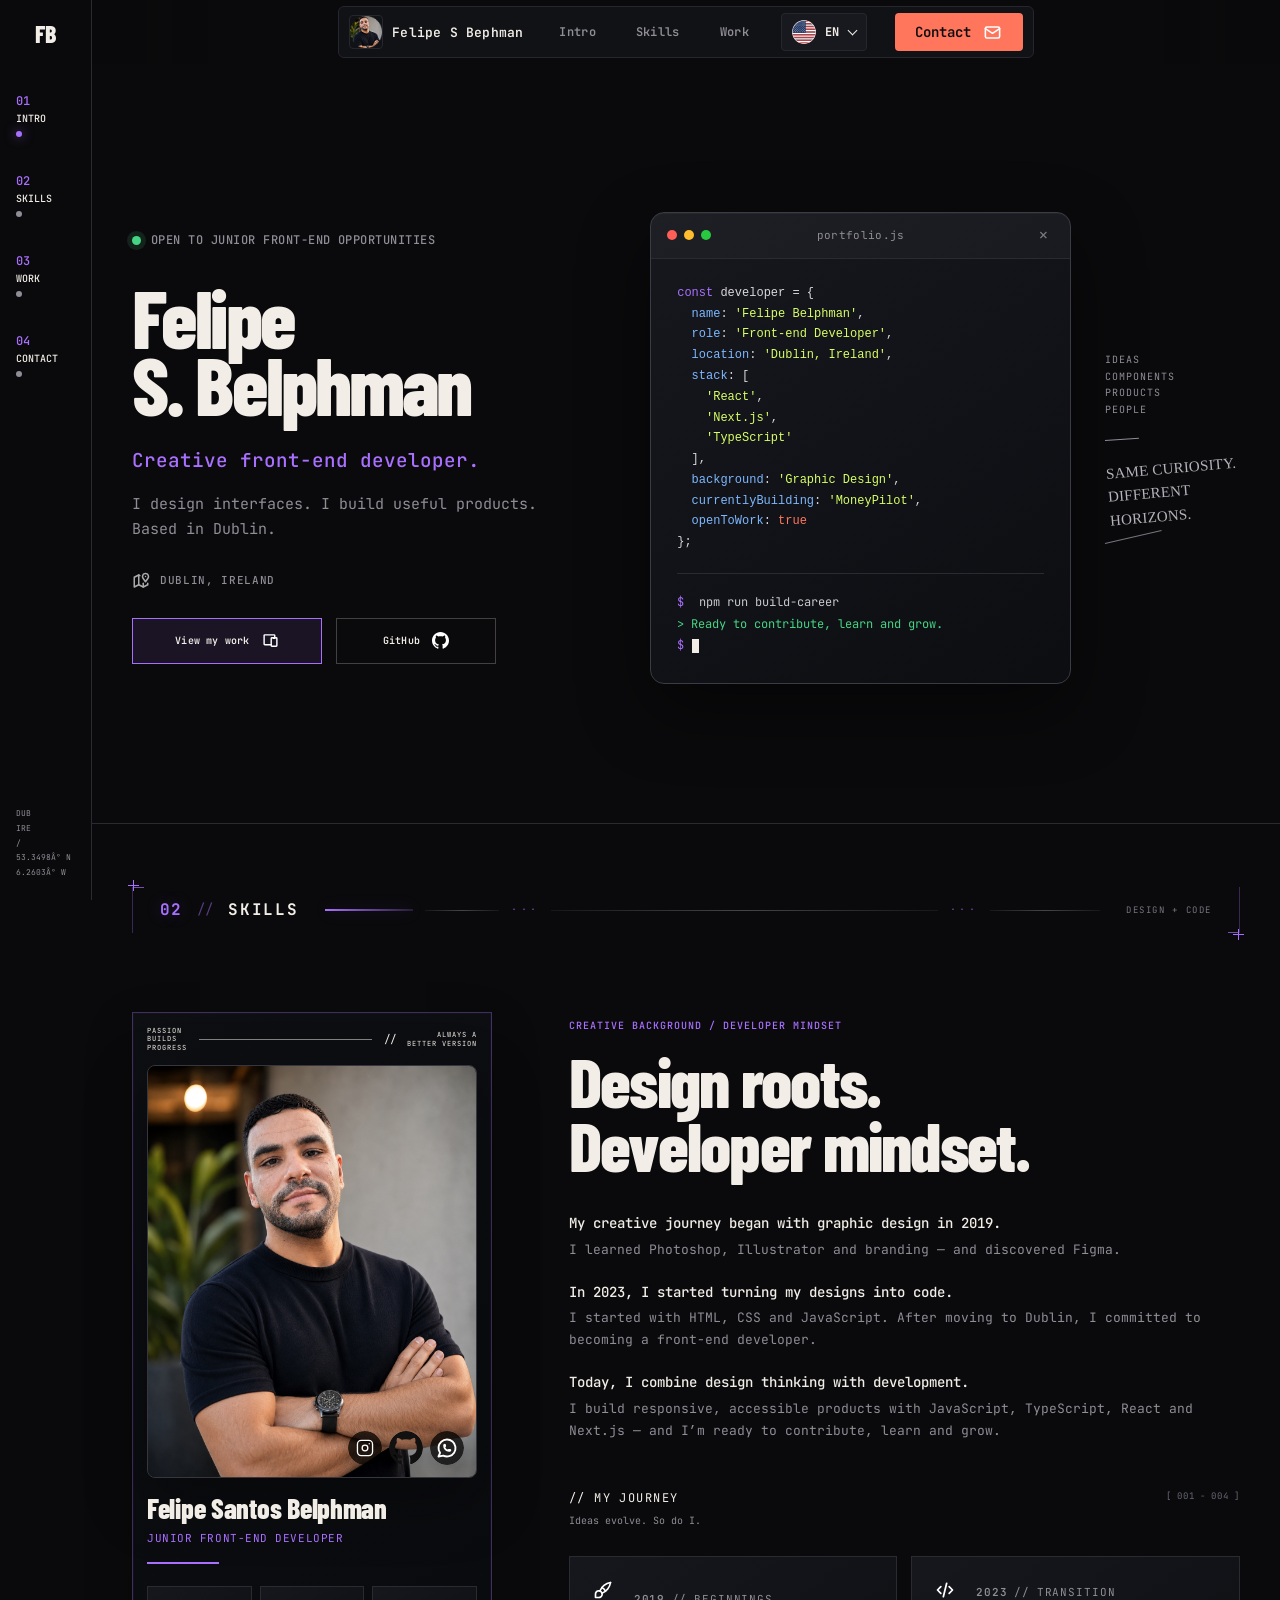
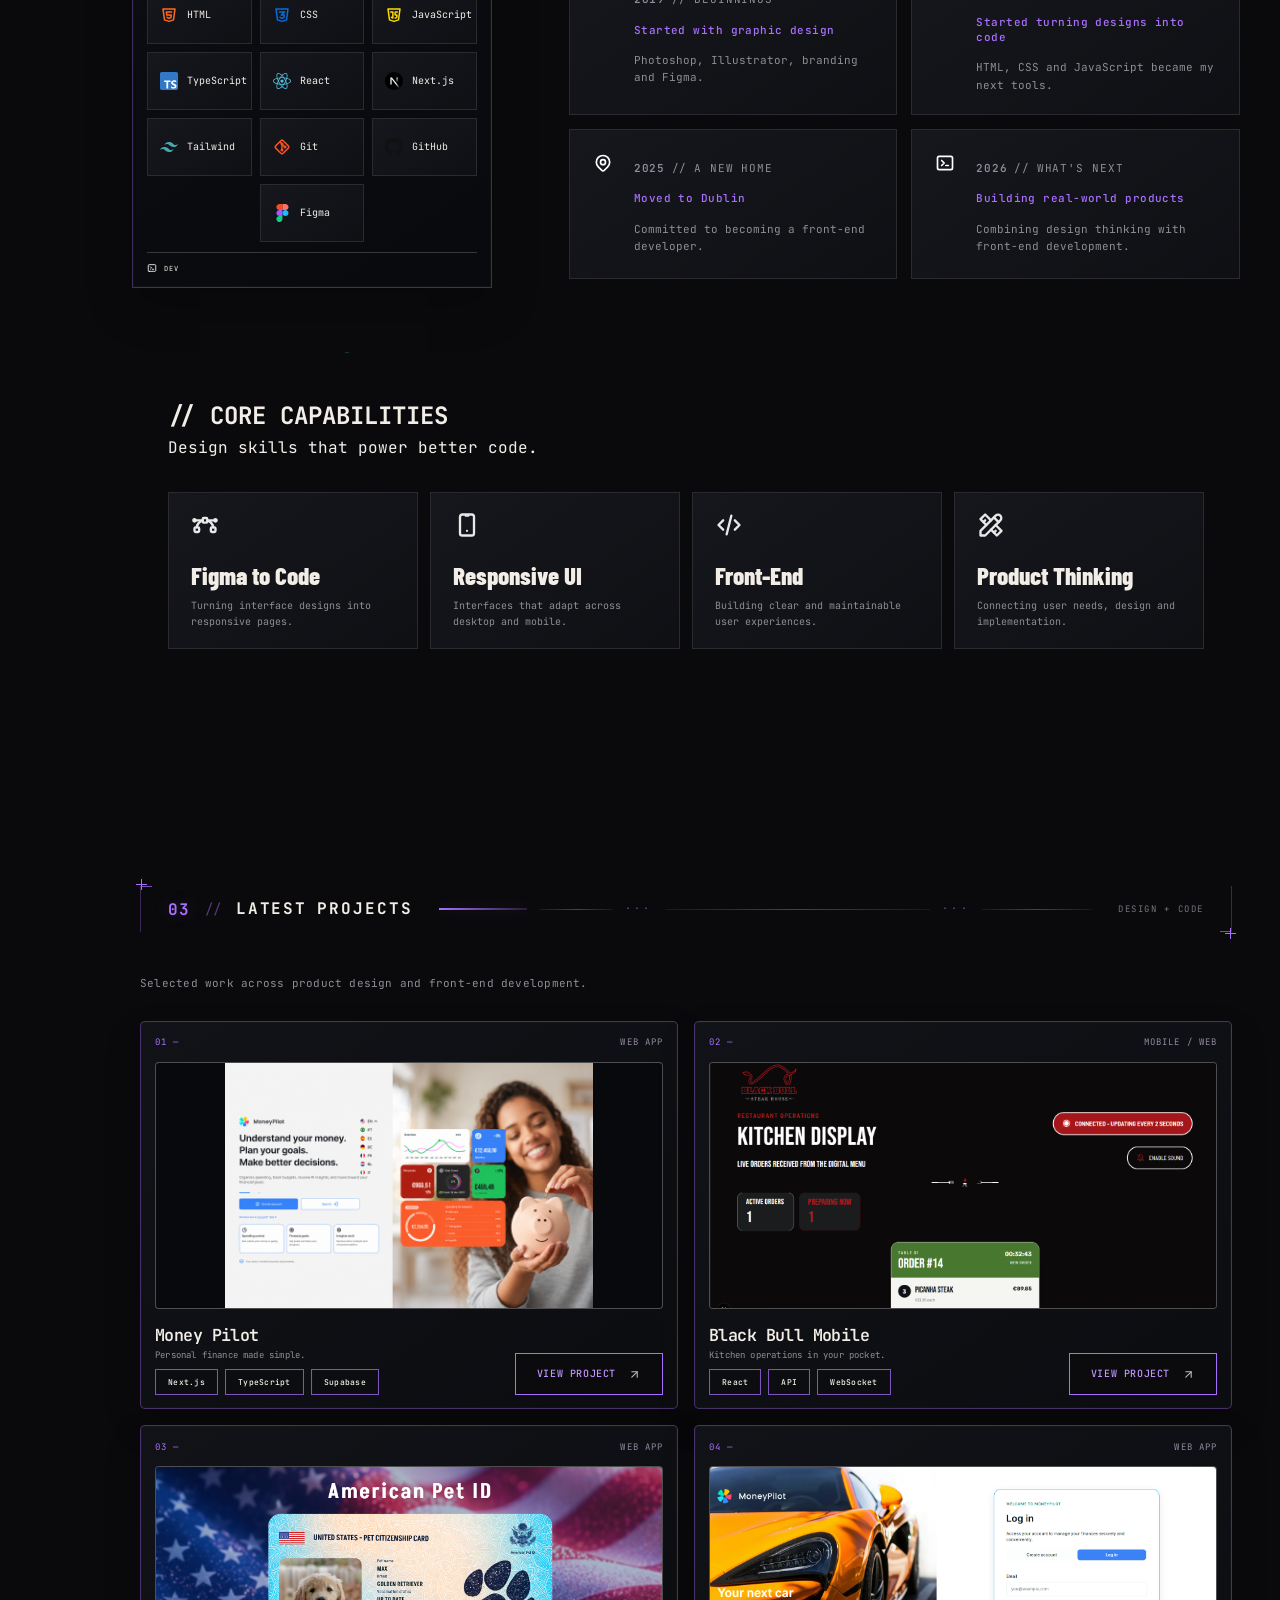
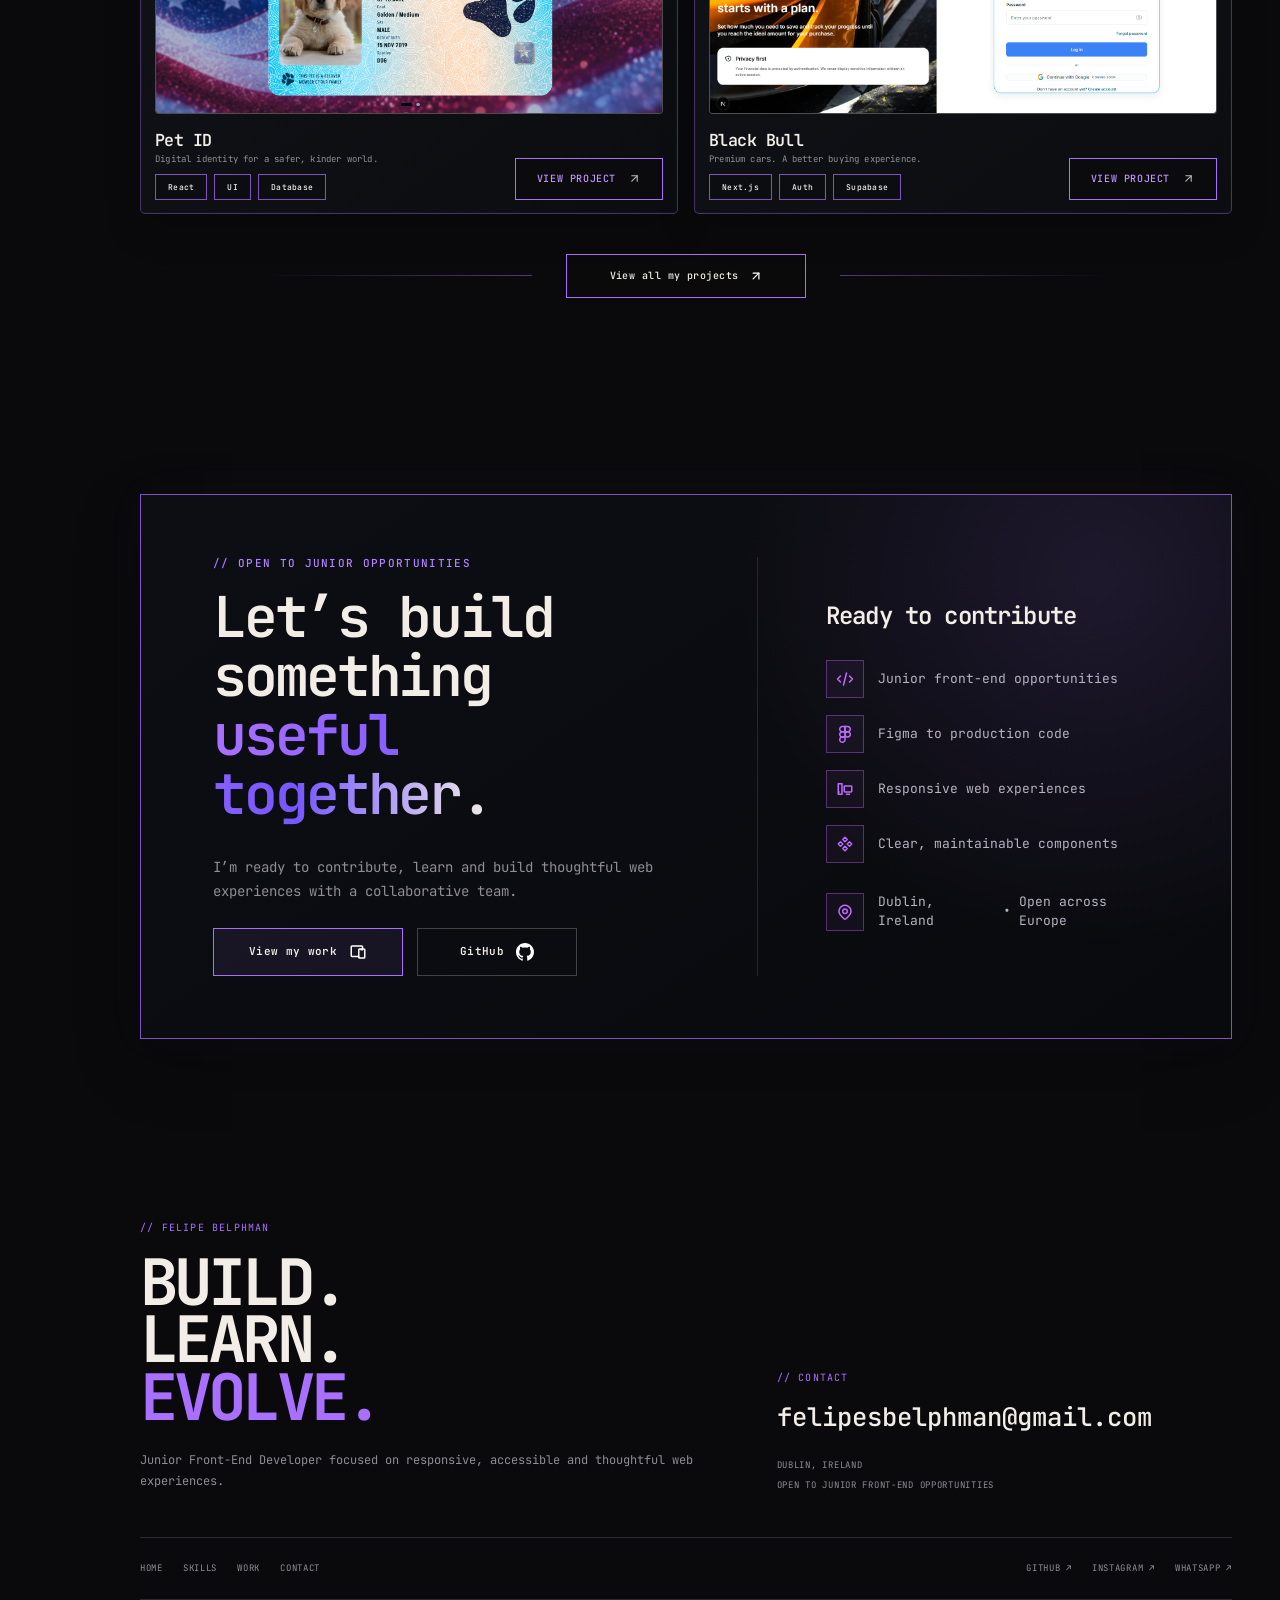
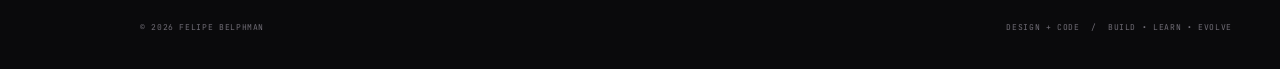
==== commit 1e27e9b5: "Force refresh of portfolio assets" ====
--- a/index.html
+++ b/index.html
@@ -15,7 +15,7 @@
         rel="stylesheet">
 
     <link href="https://api.fontshare.com/v2/css?f[]=switzer@400,500,600,700&amp;display=swap" rel="stylesheet">
-    <link rel="stylesheet" href="styles.css">
+    <link rel="stylesheet" href="styles.css?v=20260920-1">
 </head>
 
 <body class="portfolio-terminal">
@@ -1351,8 +1351,8 @@
             </form>
         </section>
     </div>
-    <script src="i18n.js"></script>
-    <script src="script.js"></script>
+    <script src="i18n.js?v=20260920-1"></script>
+    <script src="script.js?v=20260920-1"></script>
 </body>
 
 </html>
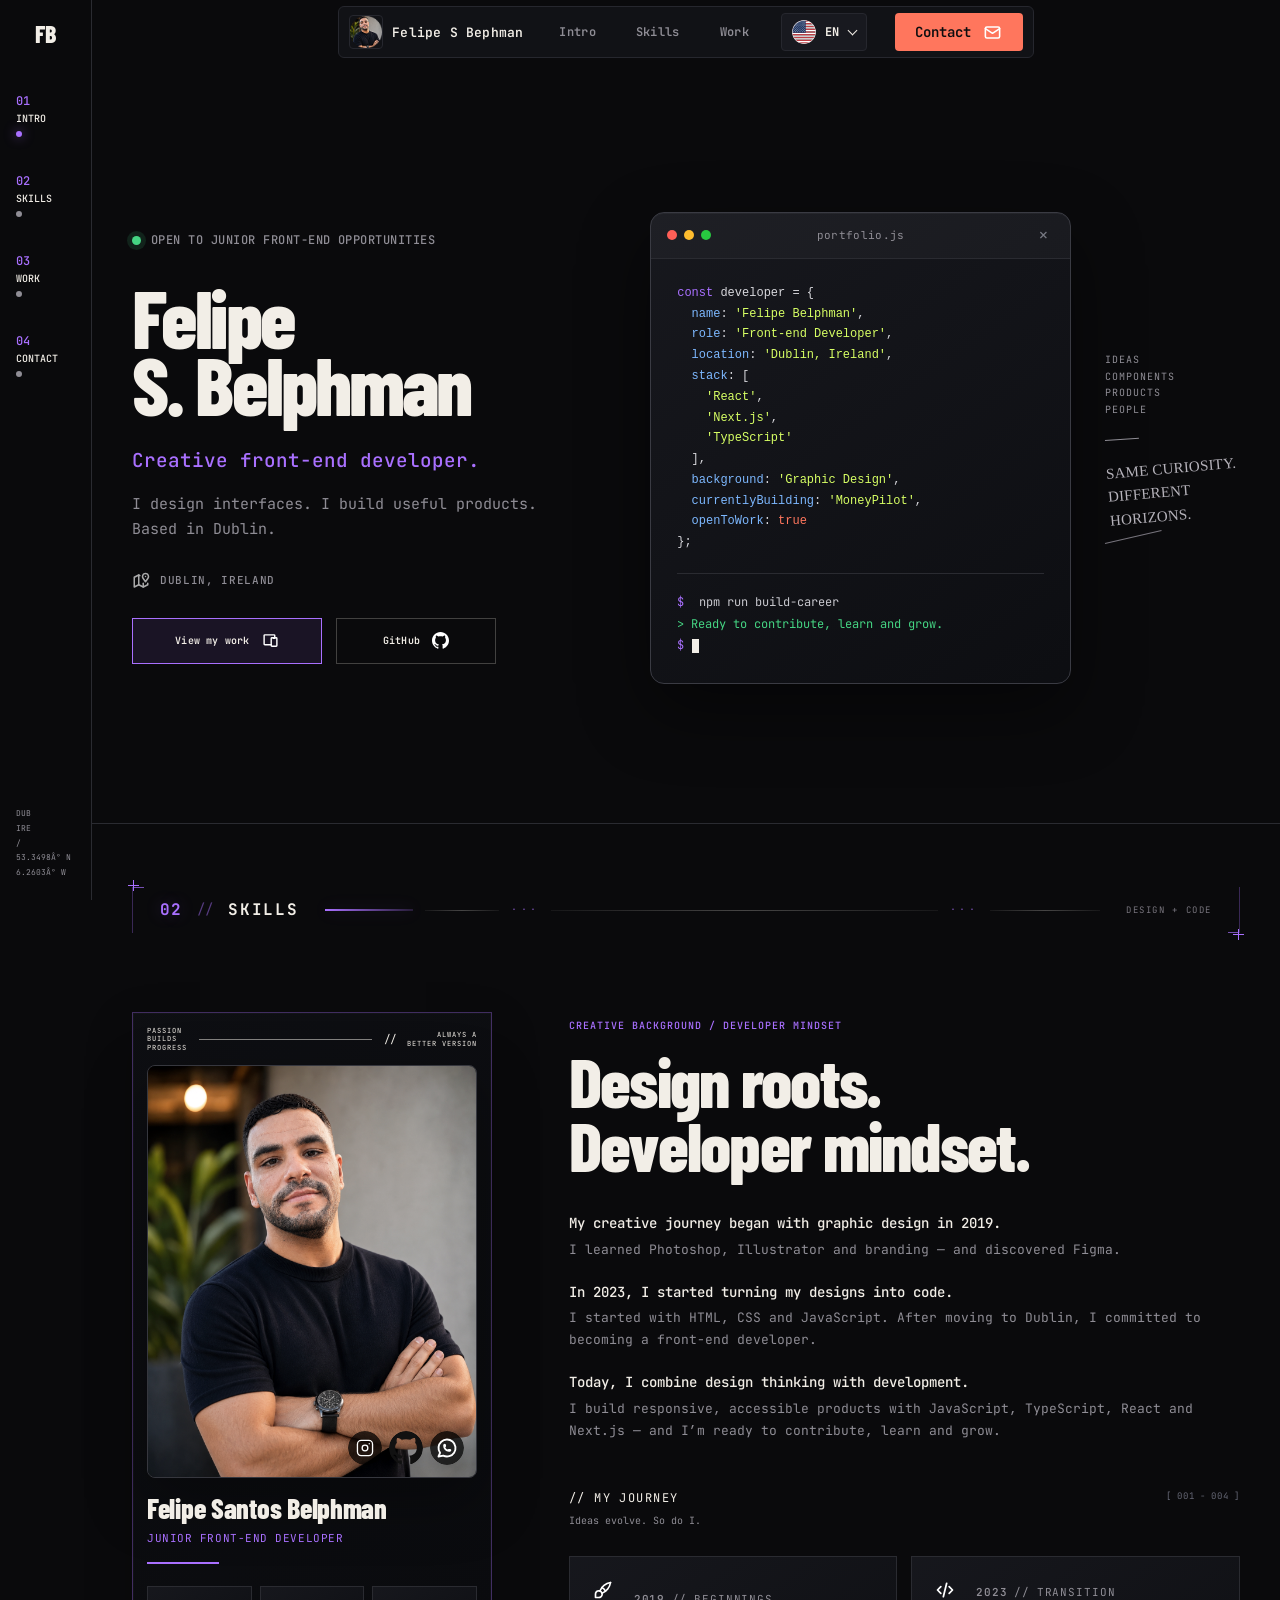
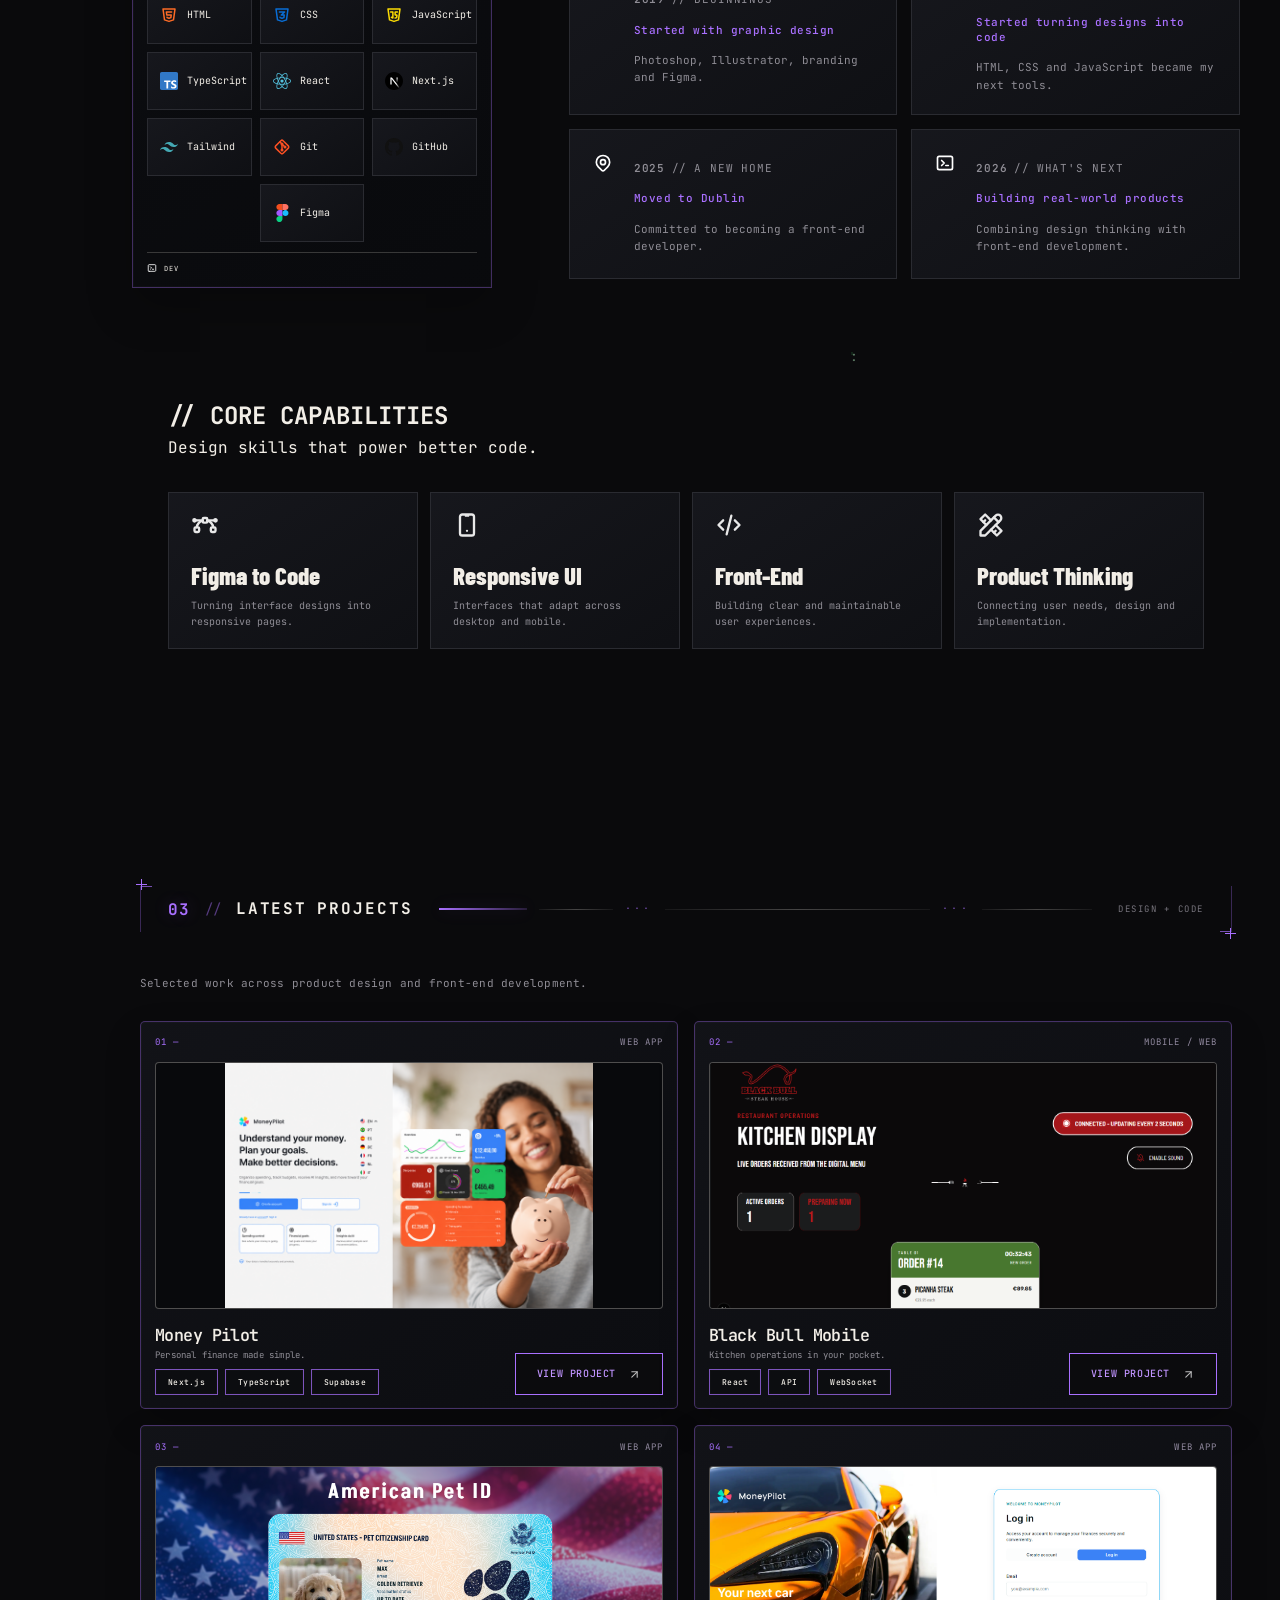
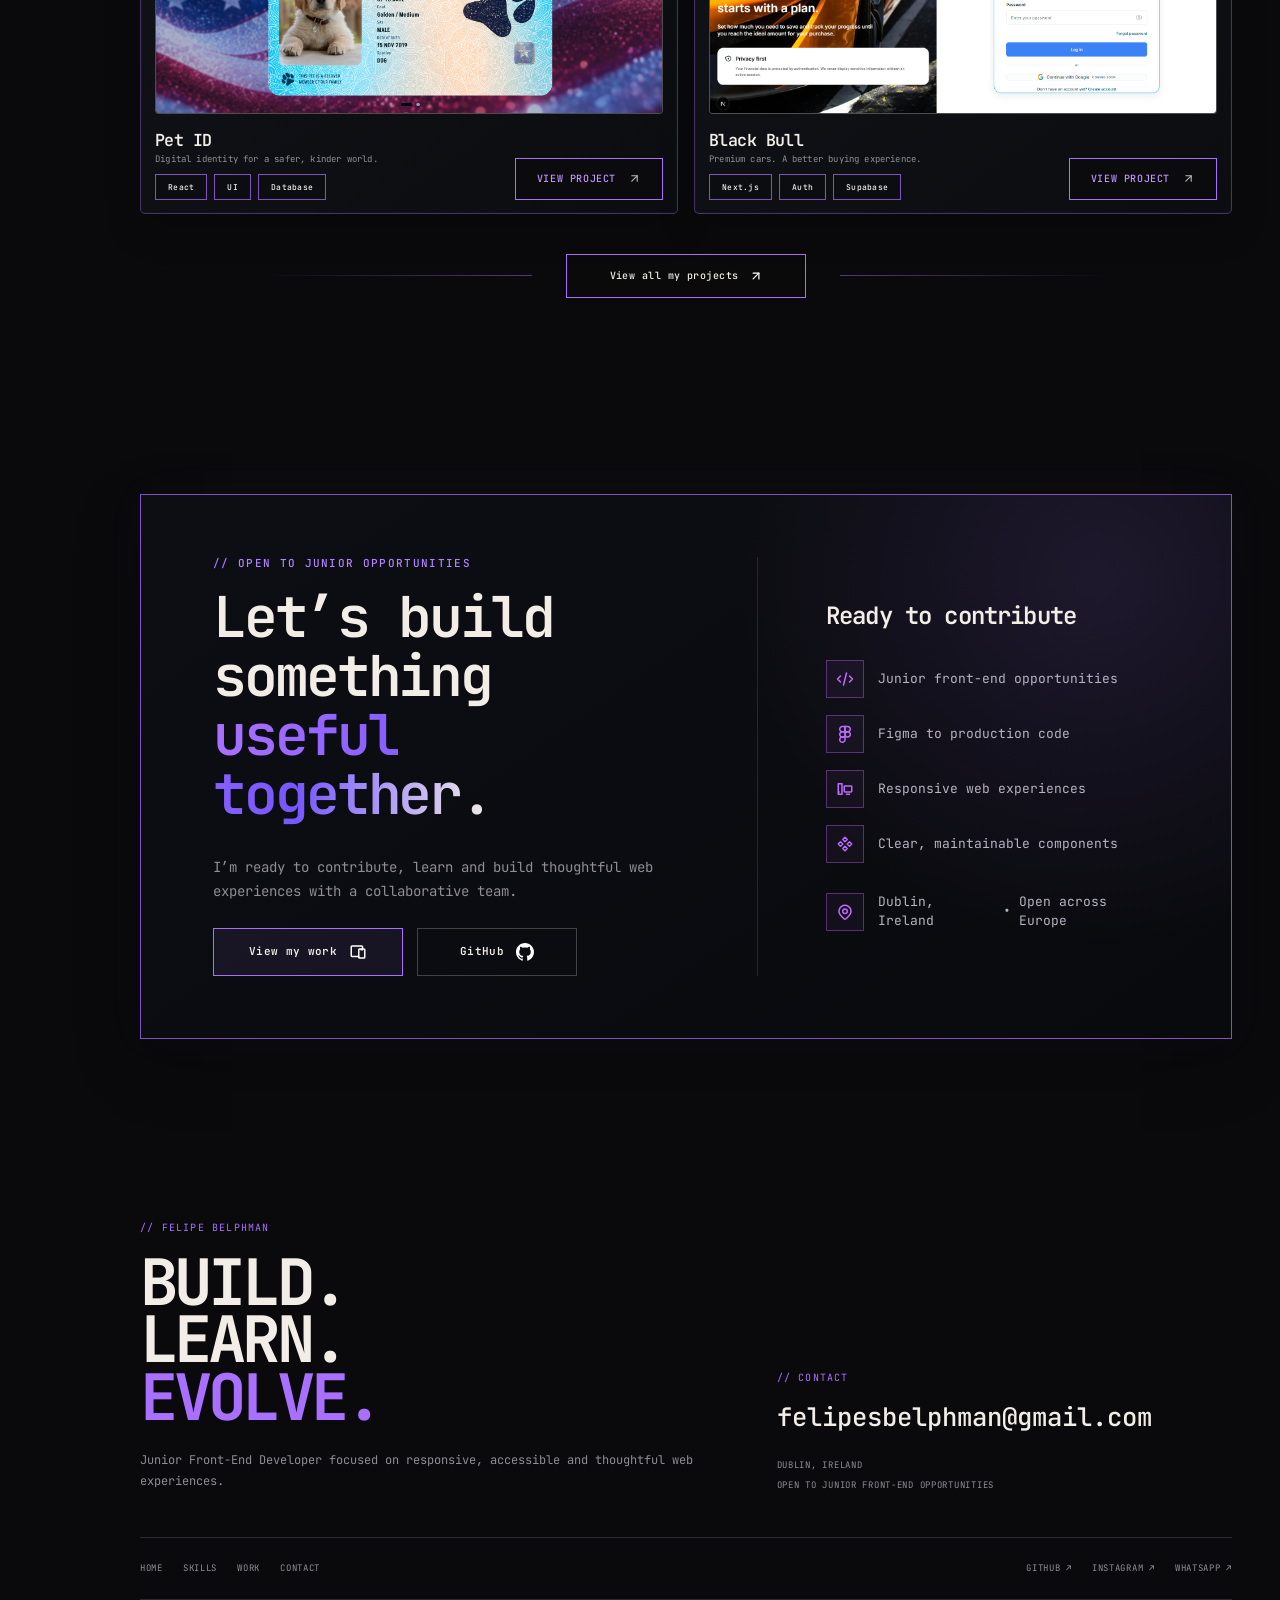
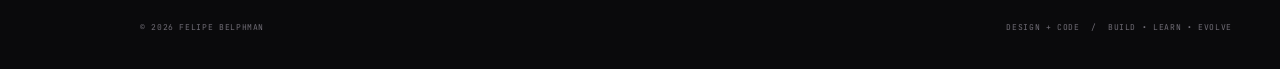
==== commit c26e9768: "Refresh deployed portfolio assets" ====
--- a/index.html
+++ b/index.html
@@ -15,7 +15,7 @@
         rel="stylesheet">
 
     <link href="https://api.fontshare.com/v2/css?f[]=switzer@400,500,600,700&amp;display=swap" rel="stylesheet">
-    <link rel="stylesheet" href="styles.css?v=20260920-1">
+    <link rel="stylesheet" href="styles.css?v=20260920-2">
 </head>
 
 <body class="portfolio-terminal">
@@ -1351,8 +1351,8 @@
             </form>
         </section>
     </div>
-    <script src="i18n.js?v=20260920-1"></script>
-    <script src="script.js?v=20260920-1"></script>
+    <script src="i18n.js?v=20260920-2"></script>
+    <script src="script.js?v=20260920-2"></script>
 </body>
 
 </html>
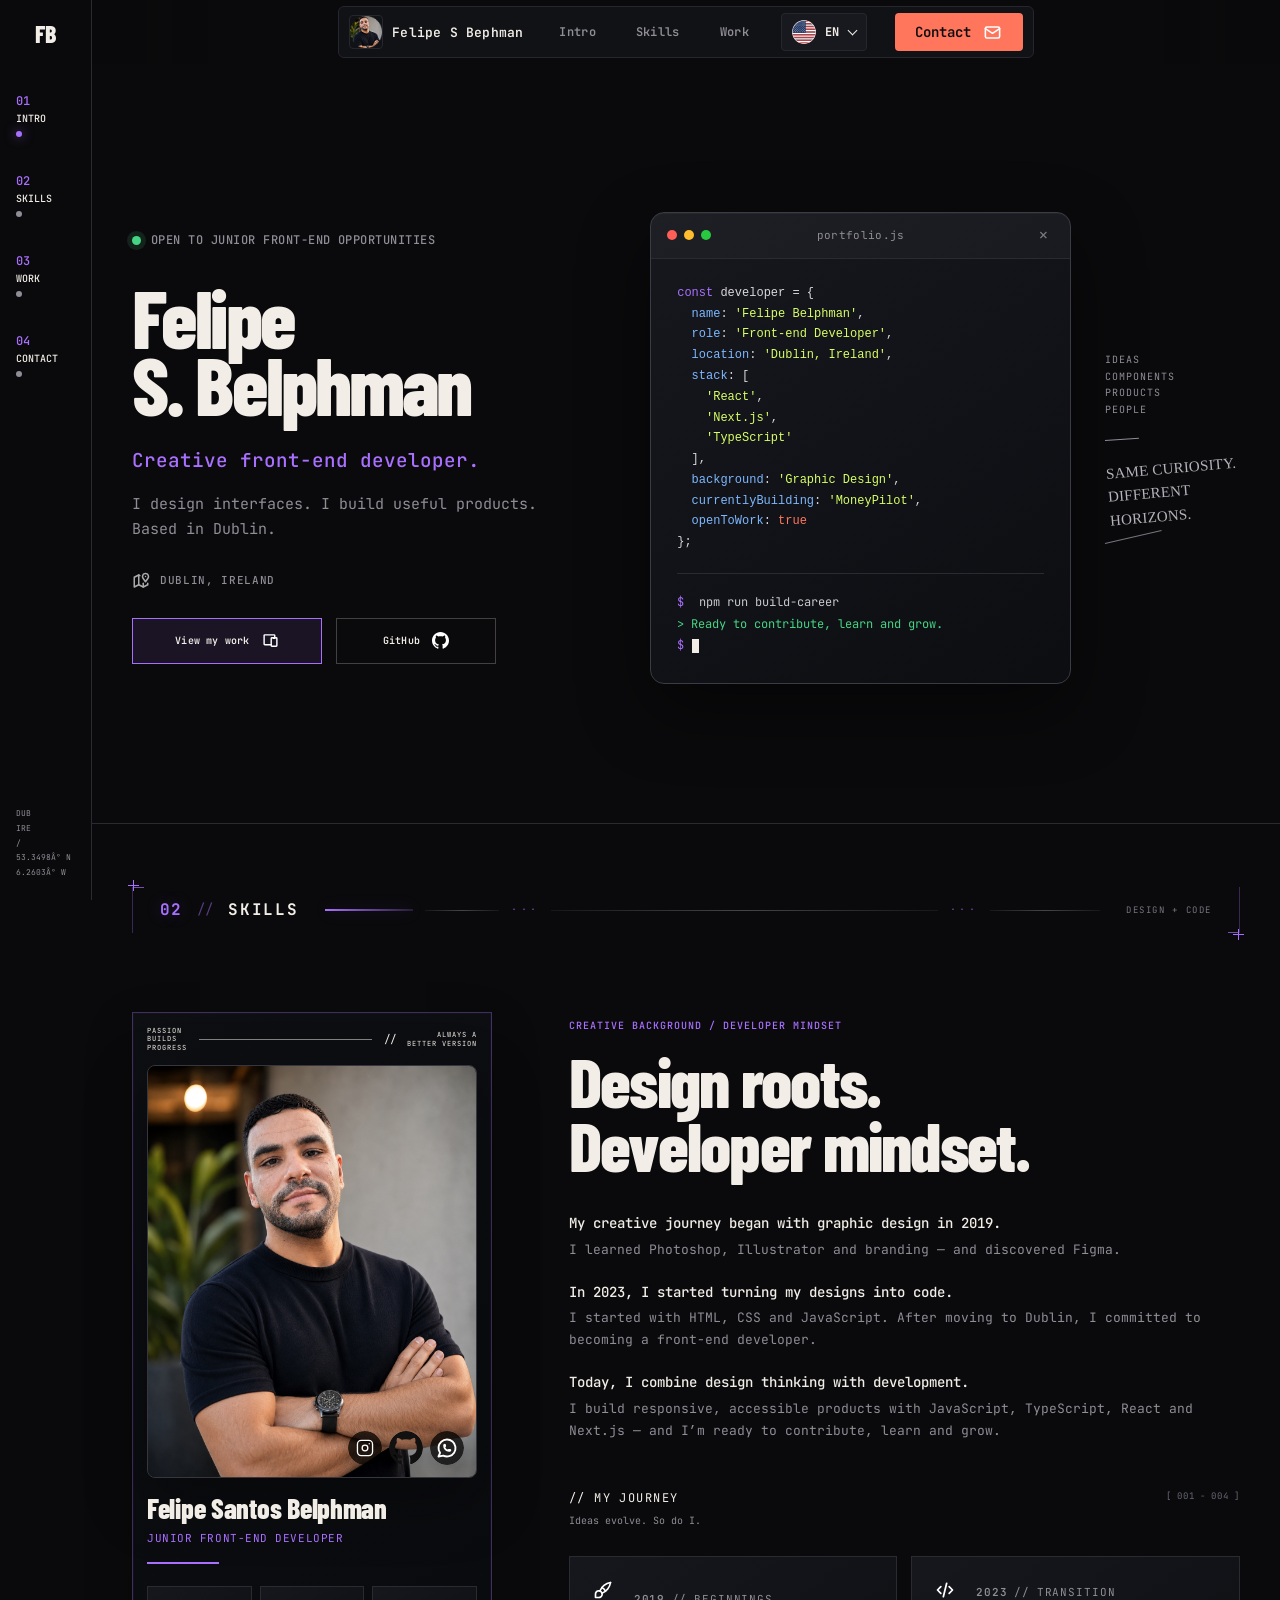
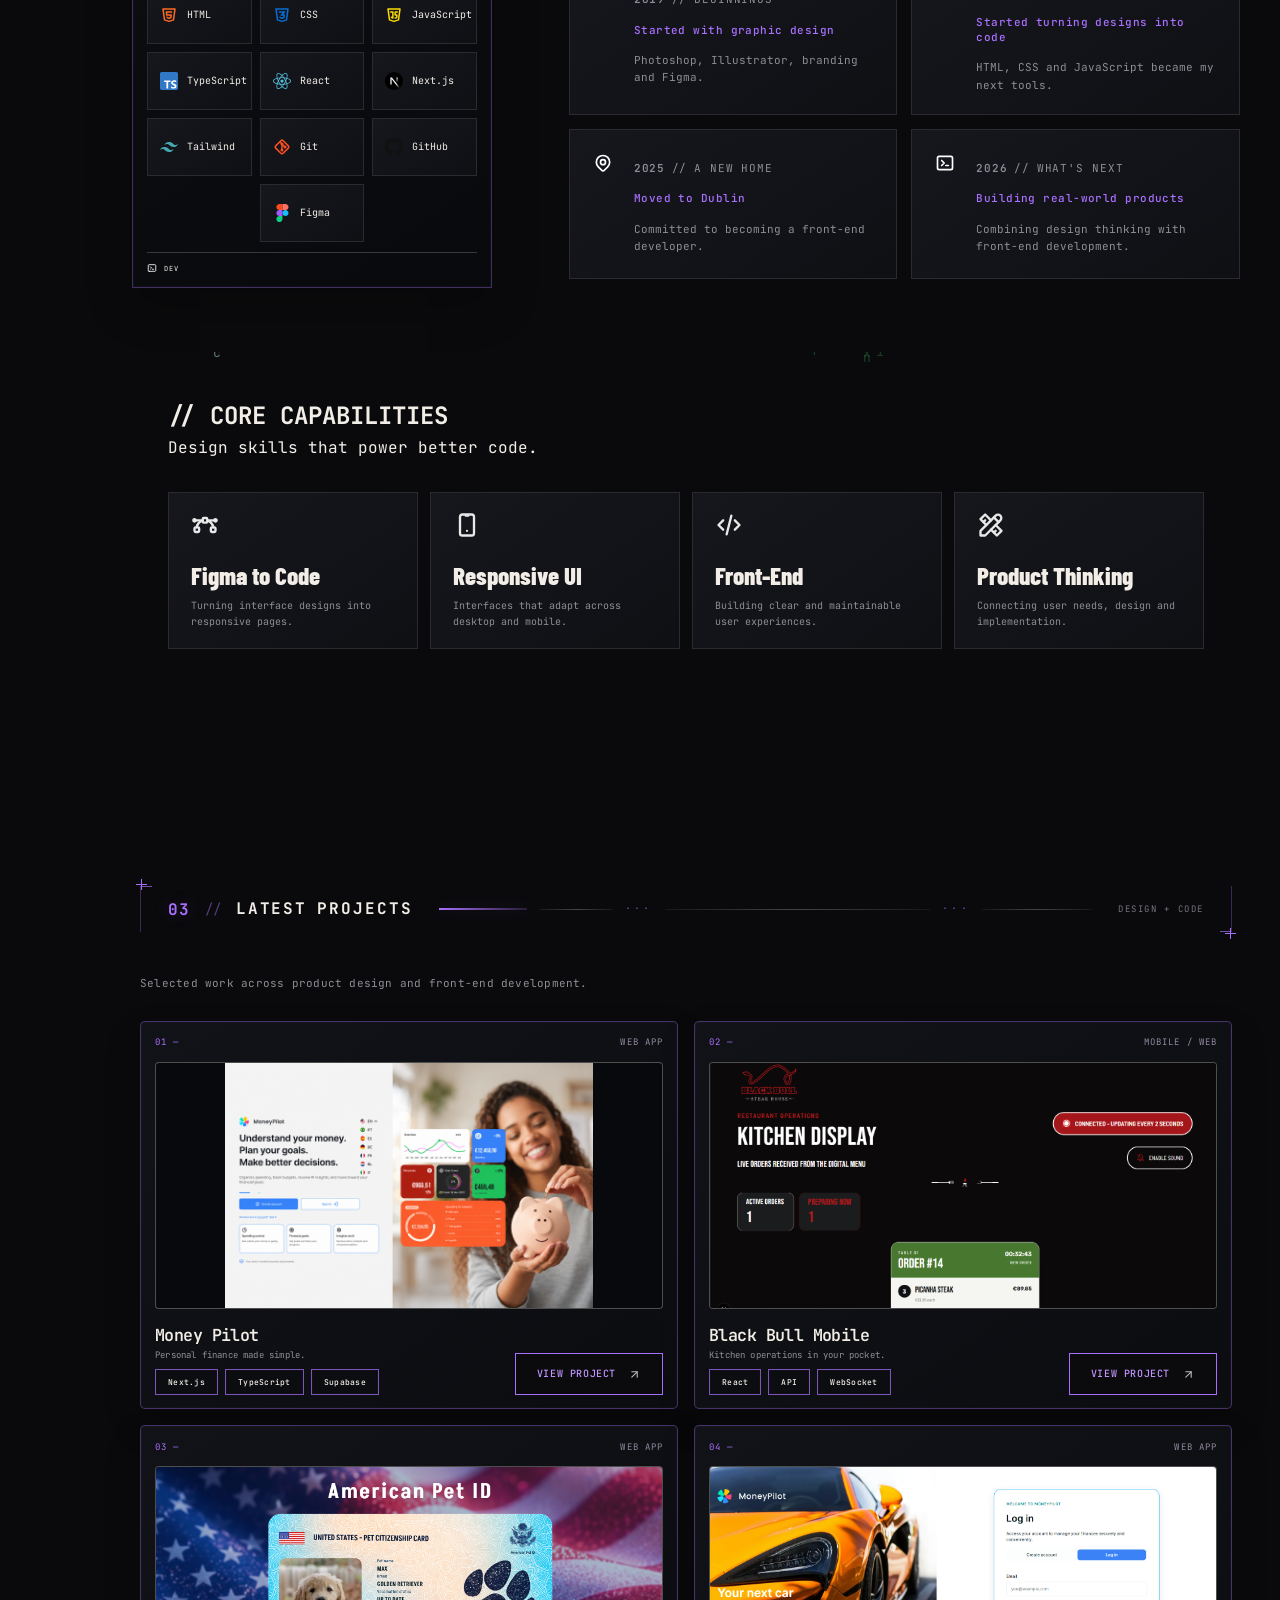
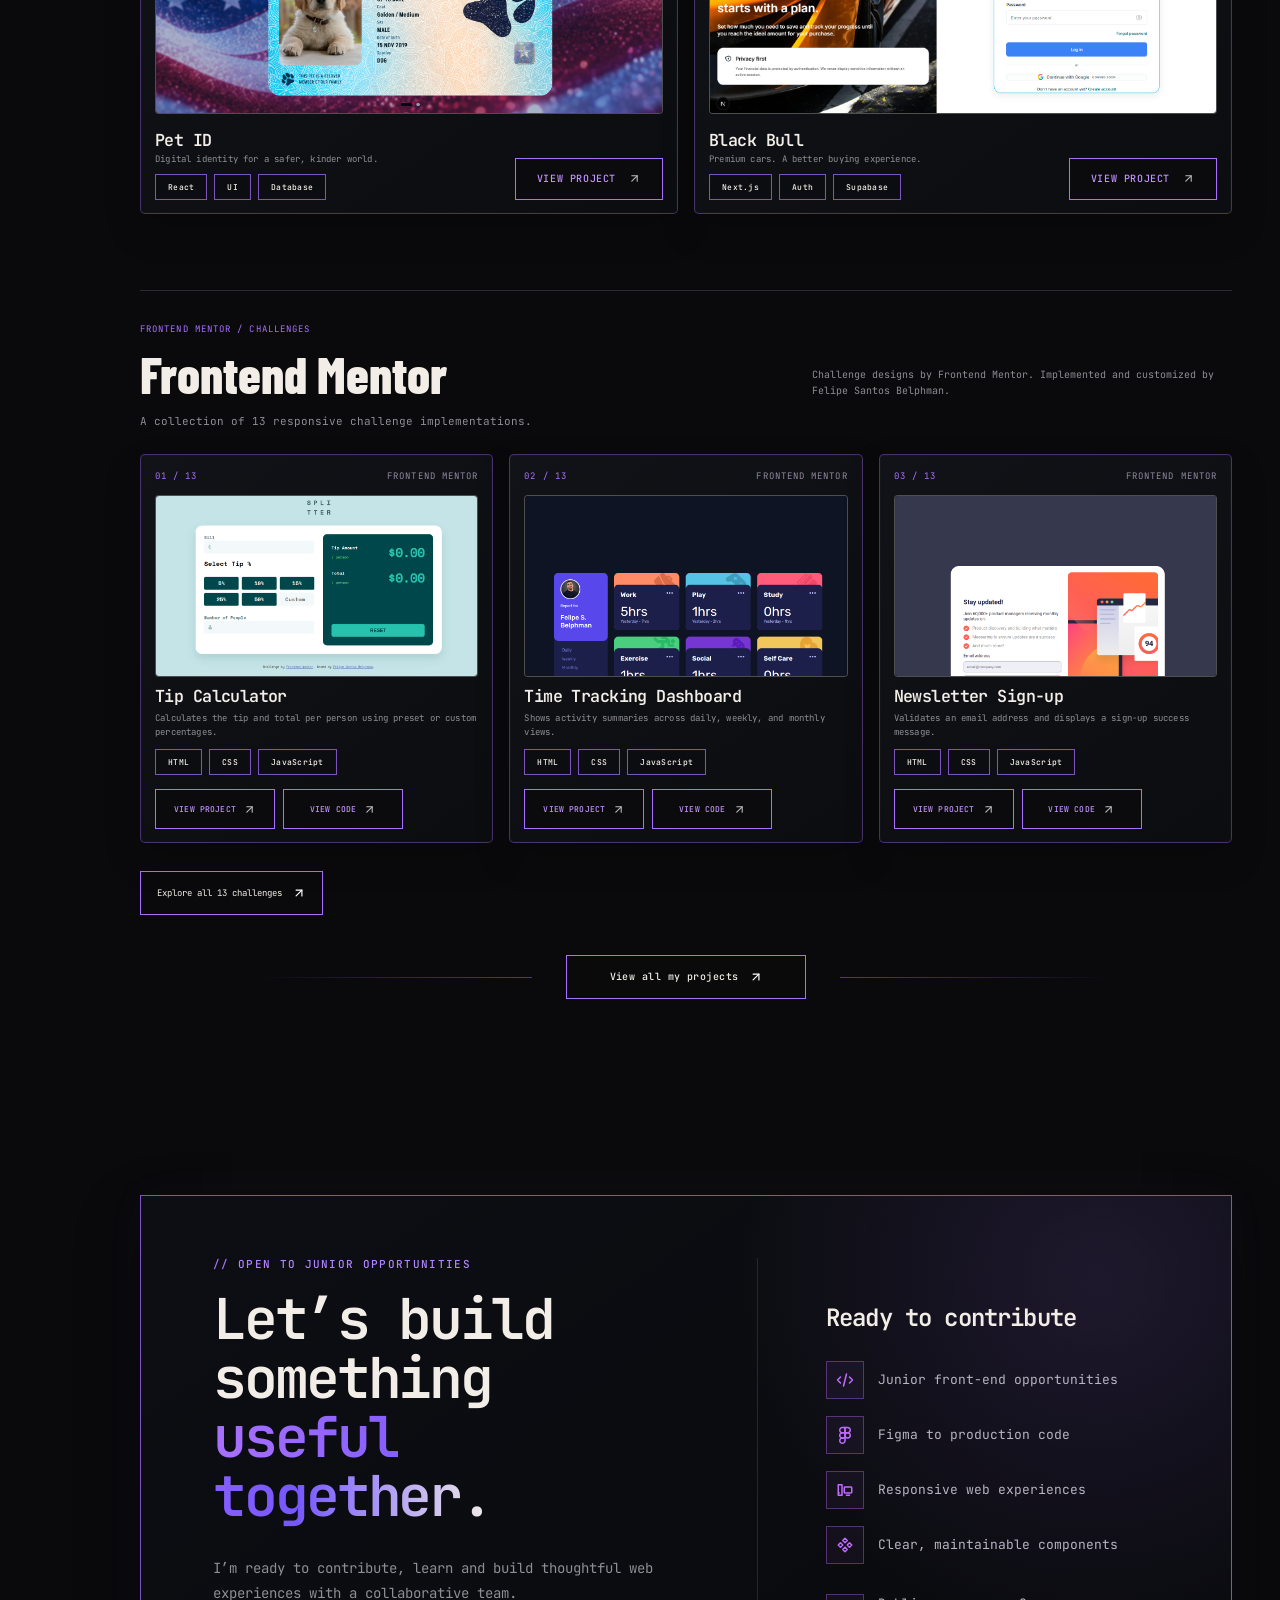
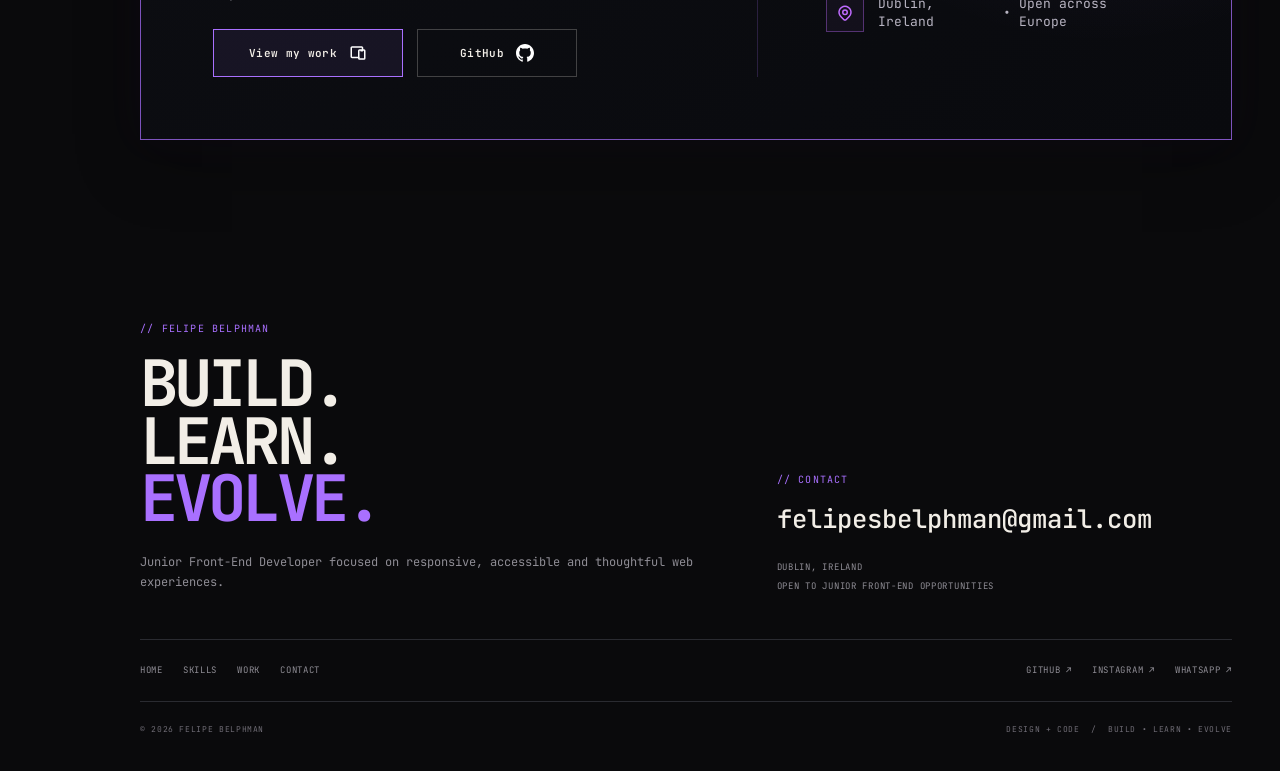
==== commit ad180252: "Update portfolio with Frontend Mentor projects and Black Bull dev theme" ====
--- a/index.html
+++ b/index.html
@@ -1,4 +1,4 @@
-<!DOCTYPE html>
+﻿<!DOCTYPE html>
 <html lang="en">
 
 <head>
@@ -1005,6 +1005,31 @@
 
                 </div>
 
+                <section class="dev-projects__mentor" id="frontend-mentor" aria-labelledby="frontend-mentor-title">
+                    <header class="dev-projects__mentor-heading">
+                        <div>
+                            <p class="dev-projects__mentor-eyebrow" data-i18n="frontMentor.eyebrow">
+                                FRONTEND MENTOR / CHALLENGES
+                            </p>
+                            <h2 id="frontend-mentor-title" data-i18n="frontMentor.title">
+                                Frontend Mentor
+                            </h2>
+                        </div>
+                        <p class="dev-projects__mentor-credit" data-i18n="frontMentor.credit">
+                            Challenge designs by Frontend Mentor. Implemented and customized by Felipe Santos Belphman.
+                        </p>
+                    </header>
+                    <p class="dev-projects__mentor-description" data-i18n="frontMentor.description">
+                        A collection of 13 responsive challenge implementations.
+                    </p>
+                    <div class="projects__grid dev-projects__grid dev-projects__grid--mentor dev-projects__grid--featured"
+                        data-frontend-mentor-grid="featured"></div>
+                    <a class="dev-projects__mentor-link" href="./projects.html#frontend-mentor">
+                        <span data-i18n="frontMentor.viewCollection">Explore all 13 challenges</span>
+                        <img src="assets/images/arrow-up-right.svg" alt="" aria-hidden="true">
+                    </a>
+                </section>
+
                 <div class="dev-projects__bottom">
                     <span class="dev-projects__bottom-line" aria-hidden="true"></span>
 
--- a/styles.css
+++ b/styles.css
@@ -1,4 +1,4 @@
-:root {
+﻿:root {
     /* Typography */
     --dev-font-display: "Barlow Condensed", sans-serif;
     --dev-font-code: "JetBrains Mono", monospace;
@@ -6648,6 +6648,187 @@
     gap: 16px;
 }
 
+/* FRONTEND MENTOR COLLECTION */
+
+.portfolio-terminal .dev-projects__mentor {
+    margin-top: 76px;
+    padding-top: 32px;
+    border-top: 1px solid var(--dev-border);
+}
+
+.portfolio-terminal .dev-projects__mentor-heading {
+    display: flex;
+    align-items: flex-end;
+    justify-content: space-between;
+    gap: 28px;
+}
+
+.portfolio-terminal .dev-projects__mentor-eyebrow {
+    margin: 0 0 12px;
+    color: var(--dev-accent-violet);
+    font-size: 9px;
+    line-height: 1.4;
+    letter-spacing: 0.12em;
+}
+
+.portfolio-terminal .dev-projects__mentor-heading h2 {
+    margin: 0;
+    color: var(--dev-text-primary);
+    font-family: var(--dev-font-display);
+    font-size: clamp(34px, 4vw, 52px);
+    line-height: 1;
+    font-weight: 800;
+}
+
+.portfolio-terminal .dev-projects__mentor-credit {
+    max-width: 420px;
+    margin: 0;
+    color: var(--dev-text-muted);
+    font-size: 10px;
+    line-height: 1.6;
+}
+
+.portfolio-terminal .dev-projects__mentor-description {
+    margin: 14px 0 24px;
+    color: var(--dev-text-muted);
+    font-size: 11px;
+    line-height: 1.6;
+}
+
+.portfolio-terminal .dev-projects__grid--mentor {
+    grid-template-columns: repeat(2, minmax(0, 1fr));
+}
+
+.portfolio-terminal .dev-projects__grid--featured {
+    grid-template-columns: repeat(3, minmax(0, 1fr));
+}
+
+.portfolio-terminal .dev-project-card--mentor .project-card__preview {
+    aspect-ratio: 16 / 9;
+}
+
+.portfolio-terminal .dev-project-card.dev-project-card--mentor .project-card__footer {
+    width: 100%;
+    padding: 0;
+    align-items: flex-start;
+    flex-direction: column;
+    gap: 14px;
+    min-height: 0;
+}
+
+.portfolio-terminal .dev-project-card--mentor .dev-project-card__info {
+    width: 100%;
+    align-items: flex-start;
+    text-align: left;
+}
+
+.portfolio-terminal .dev-project-card--mentor .project-card__title {
+    overflow-wrap: anywhere;
+    text-align: left;
+}
+
+.portfolio-terminal .dev-project-card--mentor .dev-project-card__description {
+    min-height: 2.8em;
+    margin: 7px 0 10px;
+    font-size: 9px;
+    line-height: 1.5;
+    text-align: left;
+}
+
+.portfolio-terminal .dev-project-card--mentor .dev-project-card__stack {
+    width: 100%;
+    justify-content: flex-start;
+}
+
+.portfolio-terminal .dev-project-card--mentor .dev-project-card__actions {
+    display: flex;
+    flex-wrap: wrap;
+    justify-content: flex-start;
+    width: 100%;
+    gap: 8px;
+}
+
+.portfolio-terminal .dev-project-card.dev-project-card--mentor .project-card__link {
+    width: auto;
+    min-width: 120px;
+    flex: 0 1 auto;
+    min-height: 40px;
+    gap: 7px;
+    padding: 8px 7px;
+    font-size: 8px;
+    letter-spacing: 0.02em;
+}
+
+.portfolio-terminal .dev-project-card--mentor .project-card__link img {
+    width: 12px;
+    height: 12px;
+}
+
+.portfolio-terminal .dev-project-card__actions a:focus-visible,
+.portfolio-terminal .dev-projects__mentor-link:focus-visible {
+    outline: 2px solid var(--dev-accent-lime);
+    outline-offset: 3px;
+}
+
+.portfolio-terminal .dev-projects__mentor-link {
+    display: inline-flex;
+    align-items: center;
+    justify-content: center;
+    gap: 10px;
+    min-height: 44px;
+    margin-top: 28px;
+    padding: 10px 16px;
+    color: var(--dev-text-primary);
+    border: 1px solid var(--dev-accent-violet);
+    font-size: 9px;
+    line-height: 1.4;
+    text-align: center;
+}
+
+.portfolio-terminal .dev-projects__mentor-link img {
+    width: 14px;
+    height: 14px;
+    flex: 0 0 14px;
+    filter: brightness(0) invert(1);
+}
+
+@media (max-width: 1100px) {
+    .portfolio-terminal .dev-projects__grid--featured {
+        grid-template-columns: repeat(2, minmax(0, 1fr));
+    }
+}
+
+@media (max-width: 700px) {
+    .portfolio-terminal .dev-projects__mentor {
+        margin-top: 56px;
+        padding-top: 24px;
+    }
+
+    .portfolio-terminal .dev-projects__mentor-heading {
+        align-items: flex-start;
+        flex-direction: column;
+        gap: 14px;
+    }
+
+    .portfolio-terminal .dev-projects__mentor-credit {
+        font-size: 9px;
+    }
+
+    .portfolio-terminal .dev-projects__grid--mentor,
+    .portfolio-terminal .dev-projects__grid--featured {
+        grid-template-columns: minmax(0, 1fr);
+    }
+
+    .portfolio-terminal .dev-project-card--mentor .dev-project-card__description {
+        min-height: 0;
+    }
+
+    .portfolio-terminal .dev-projects__mentor-link {
+        display: flex;
+        width: 100%;
+    }
+}
+
 /* DEV PROJECTS — SQUARE STACK AND BUTTONS */
 
 .portfolio-terminal .dev-project-card .project-card__footer {
